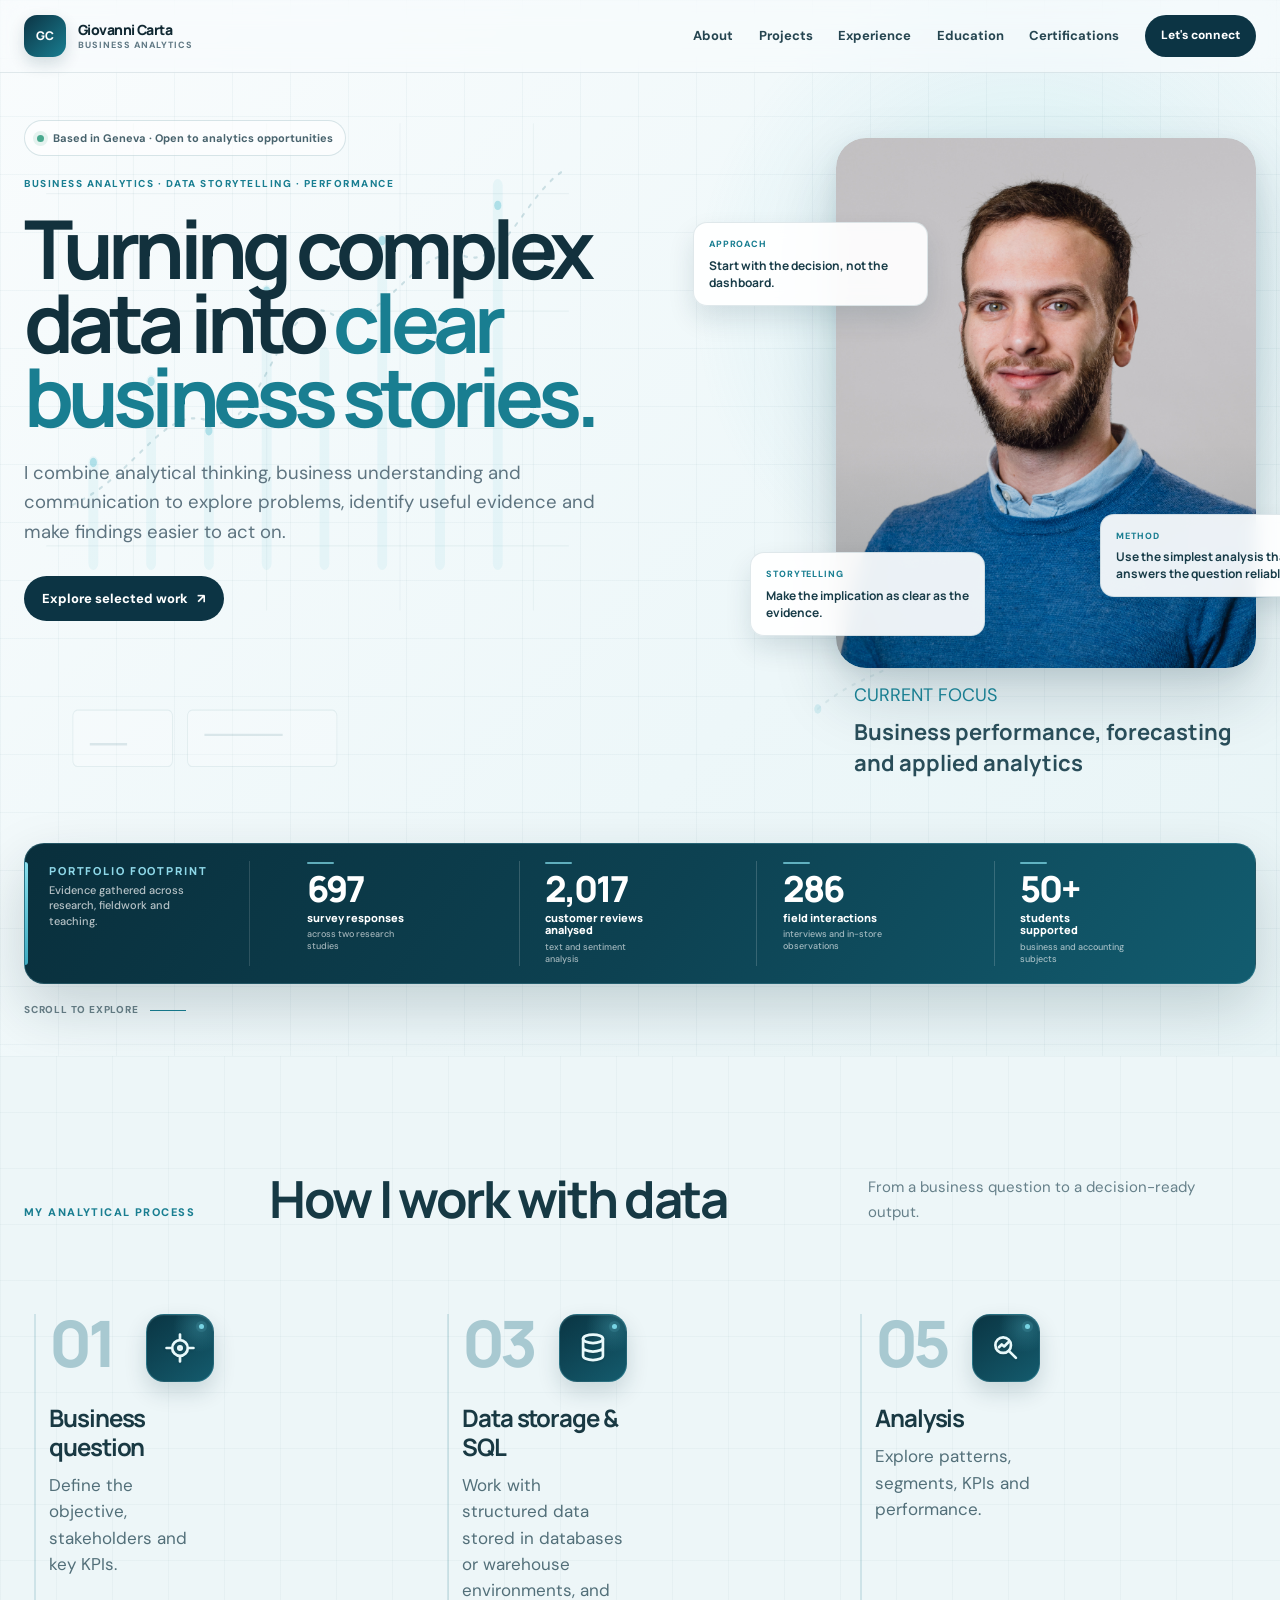
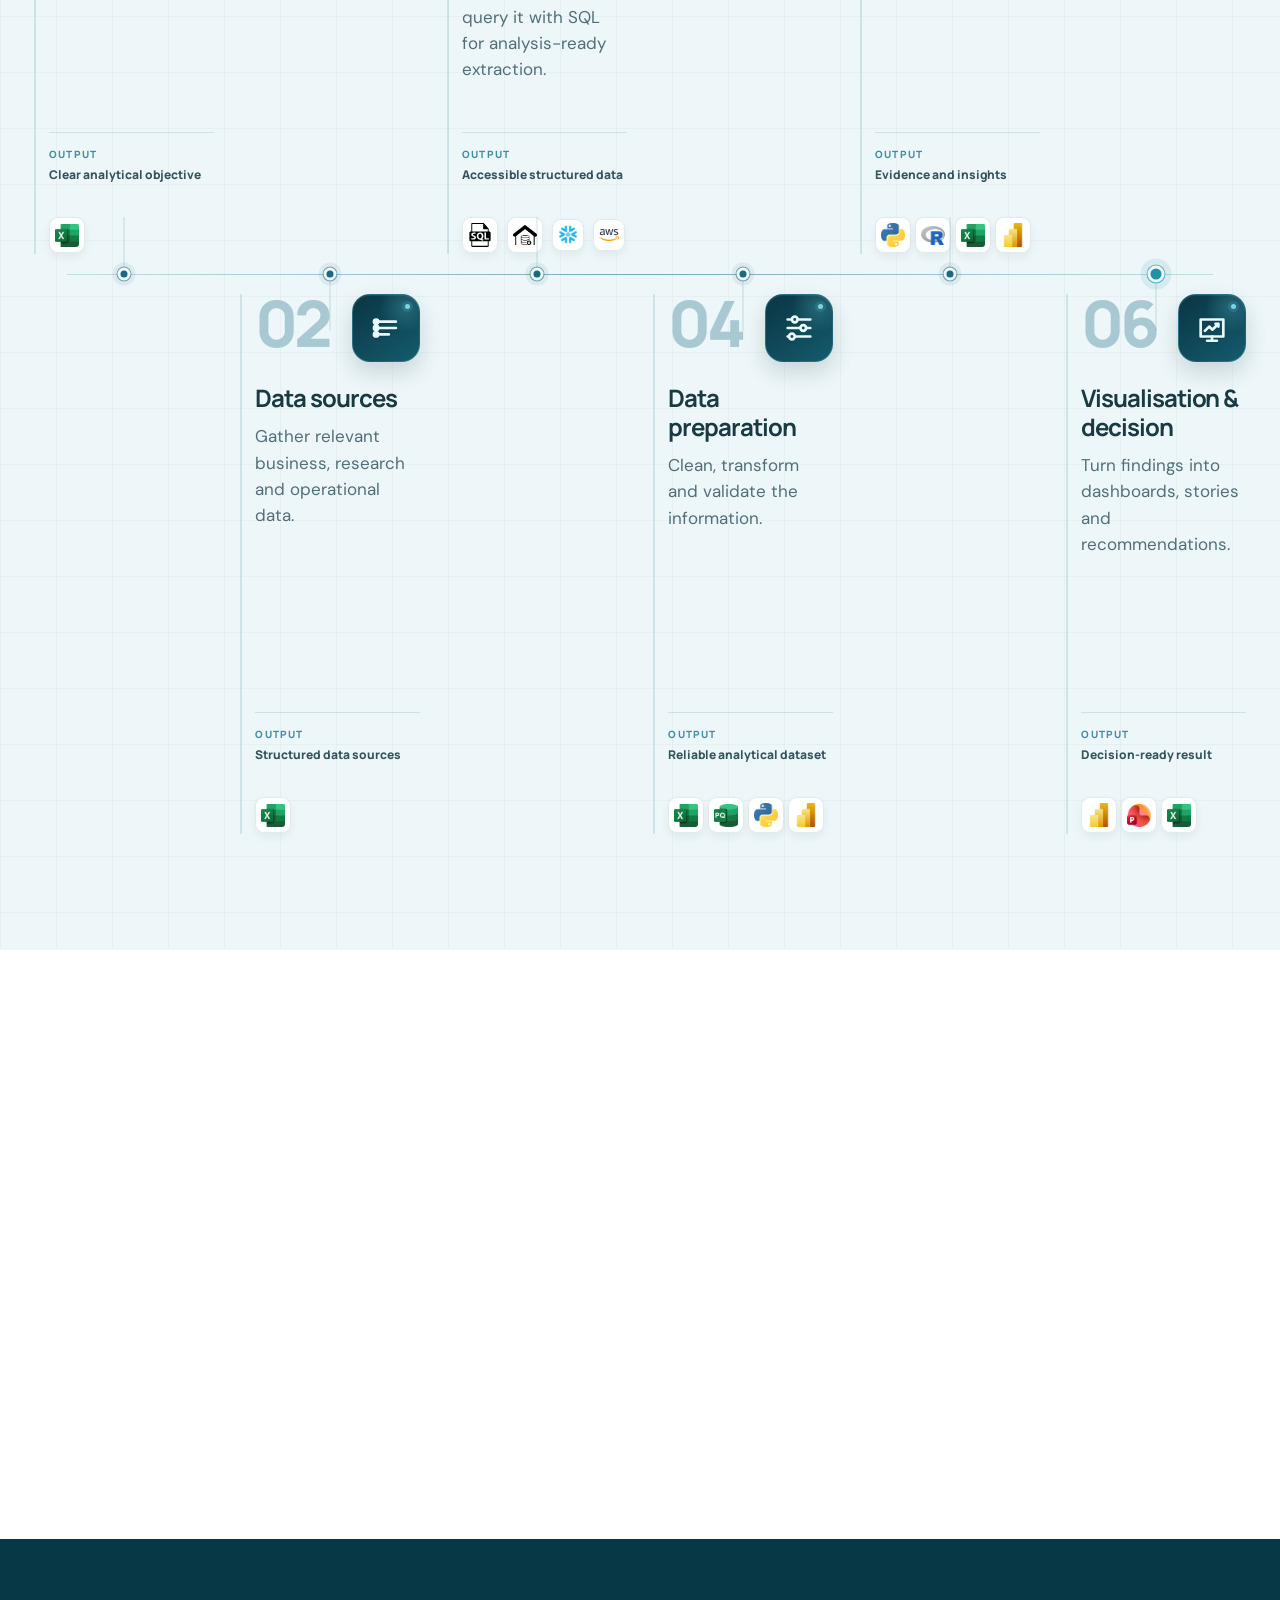
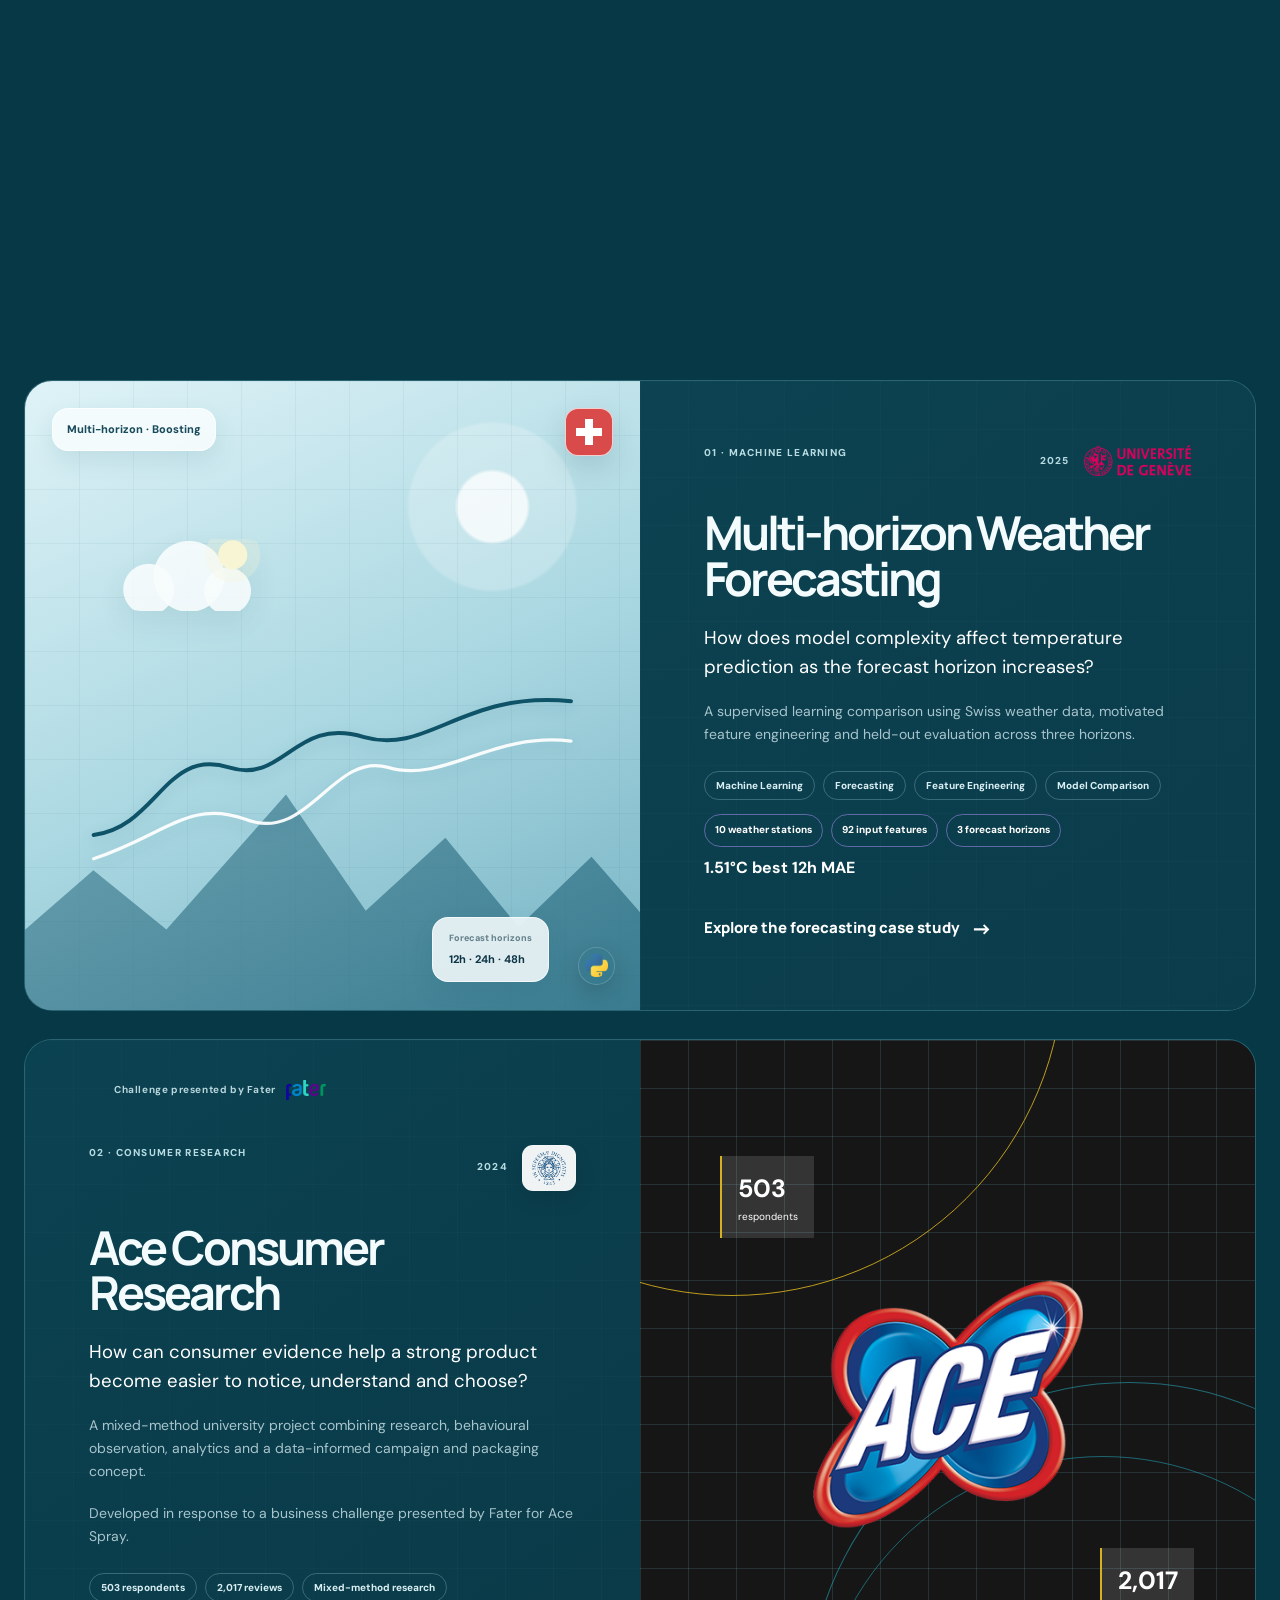
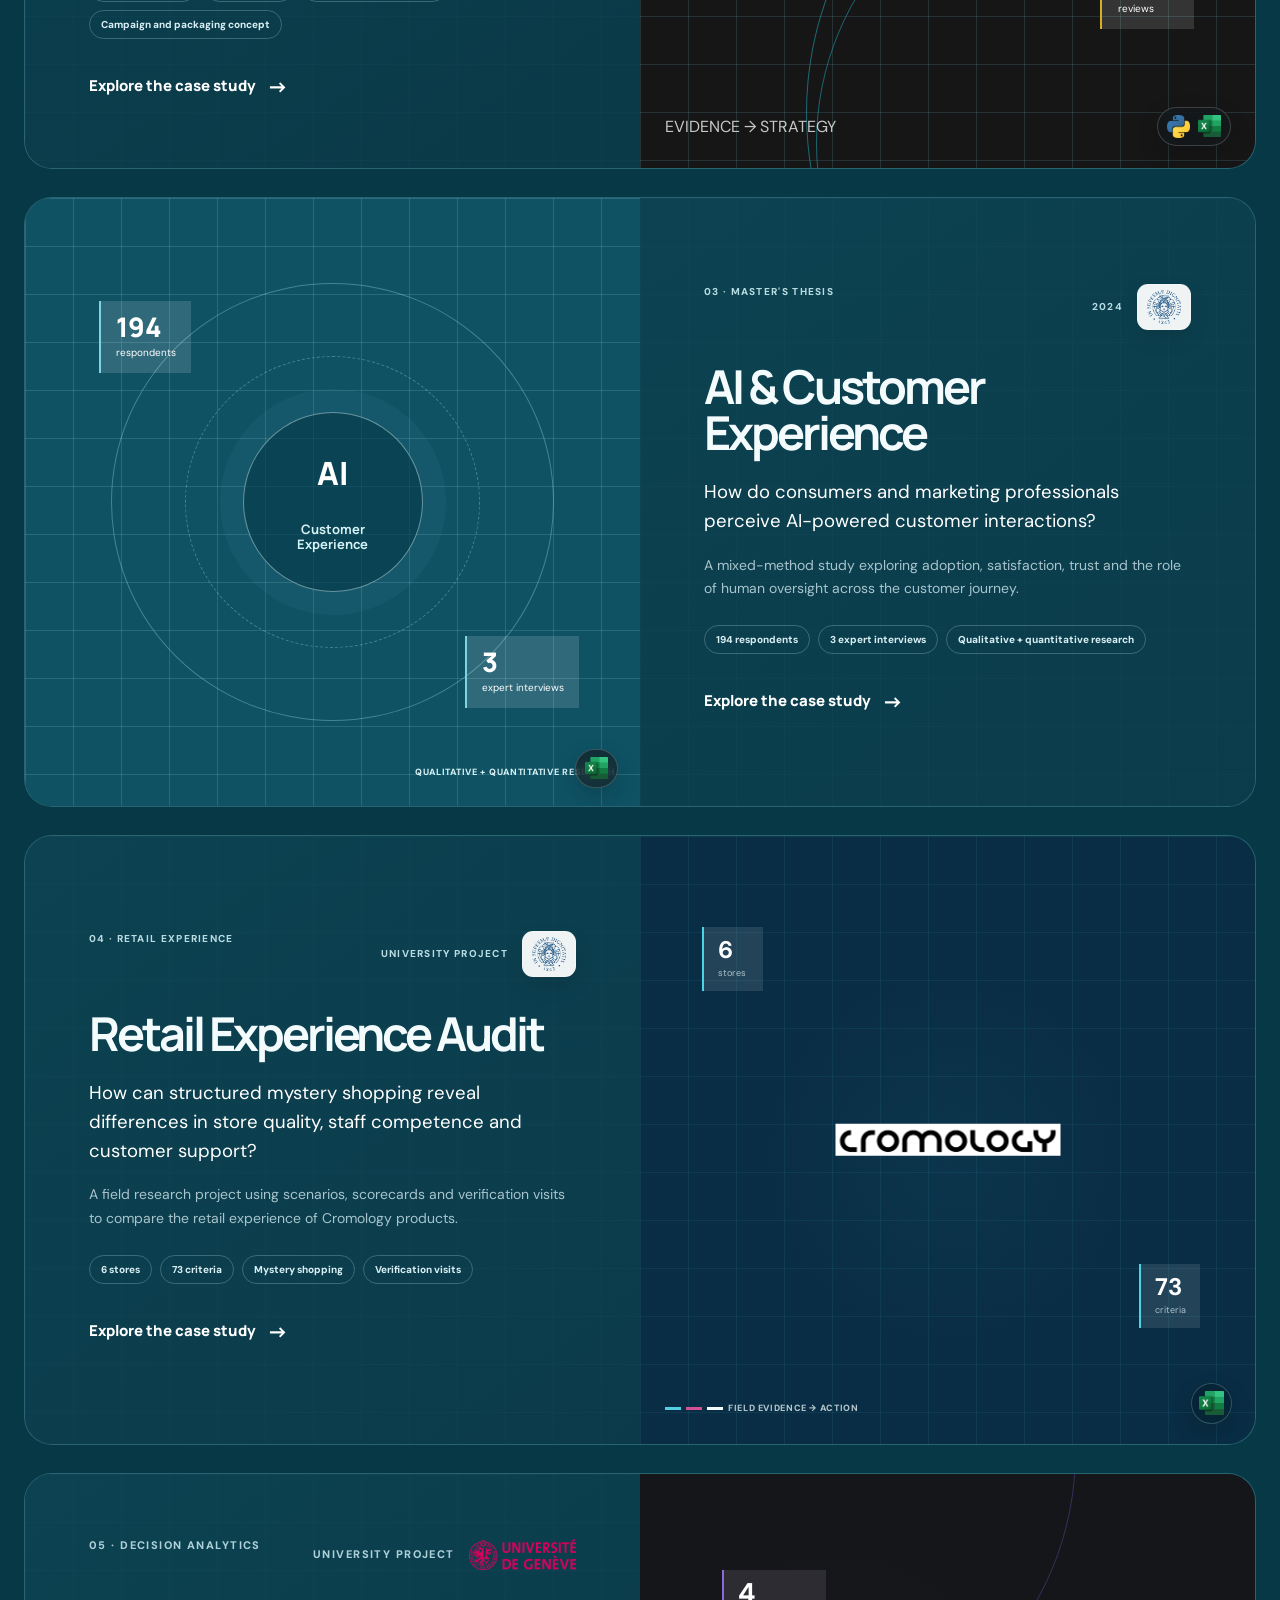
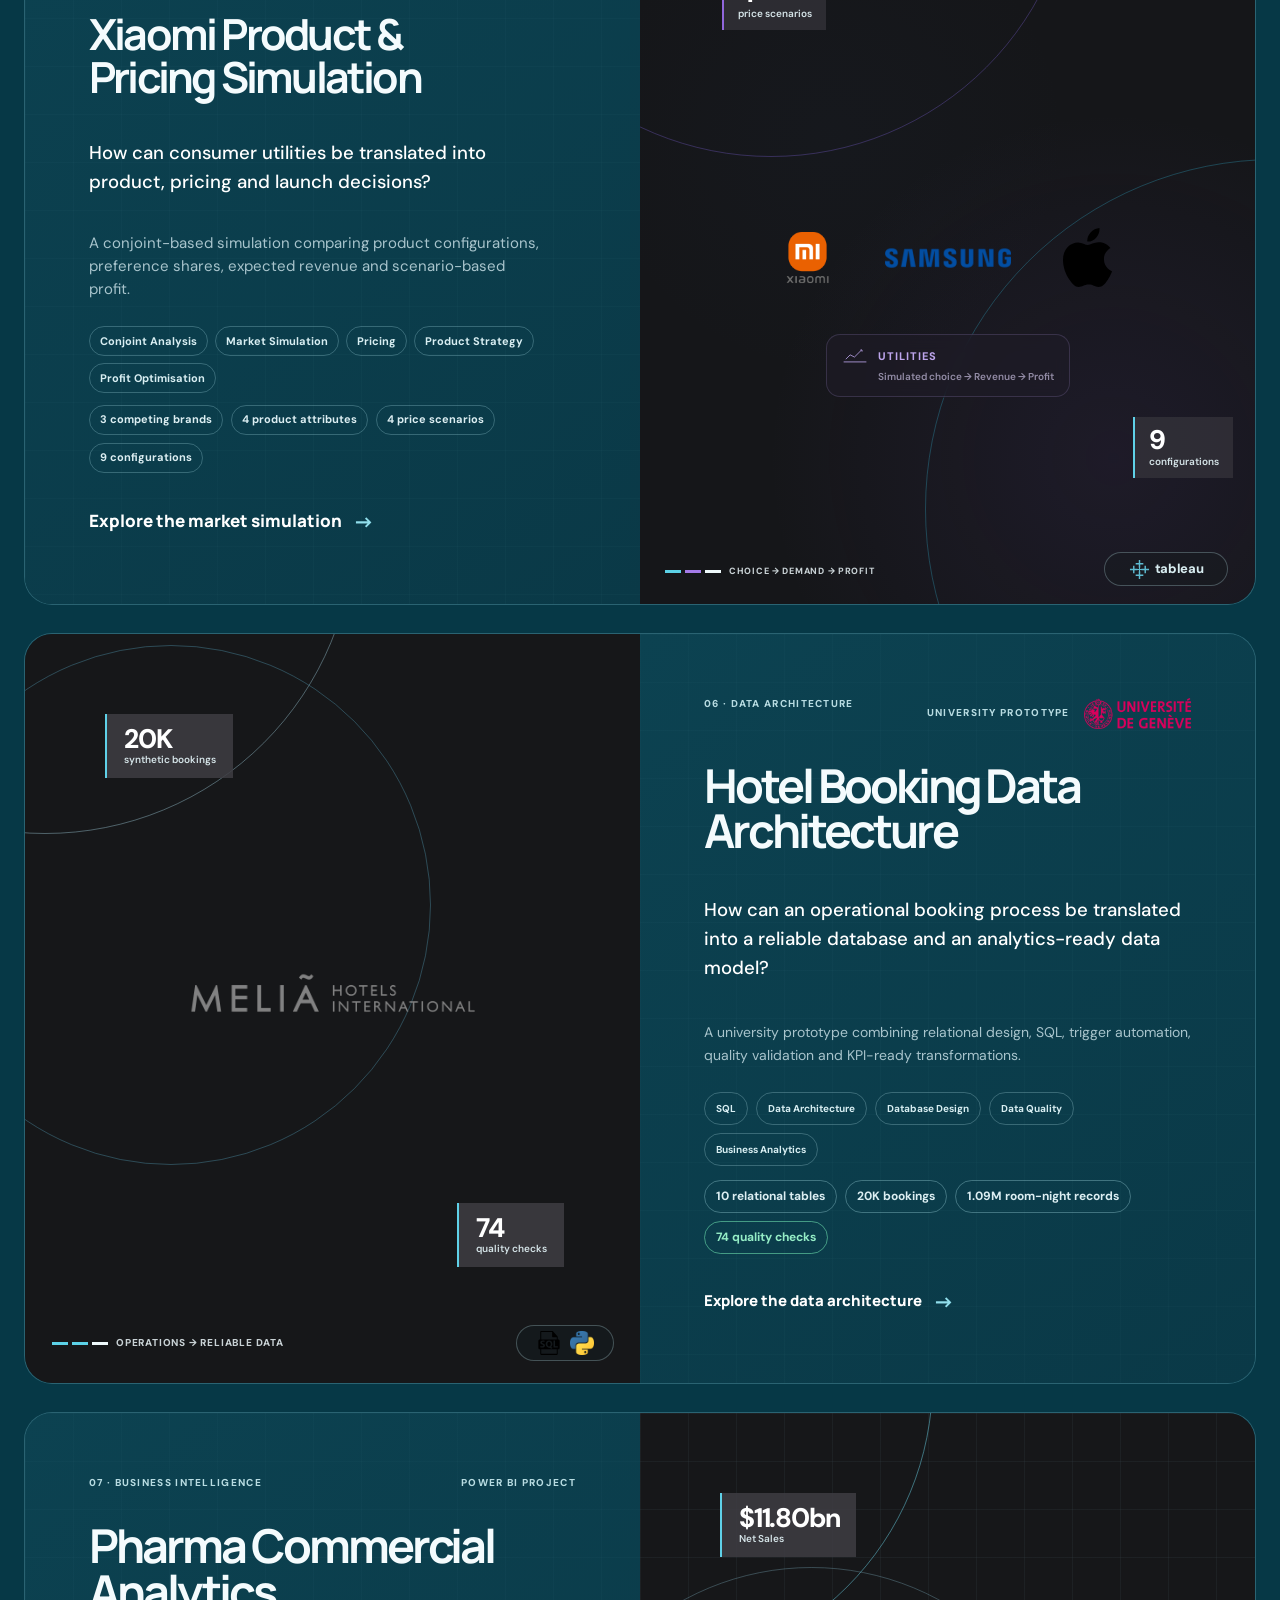
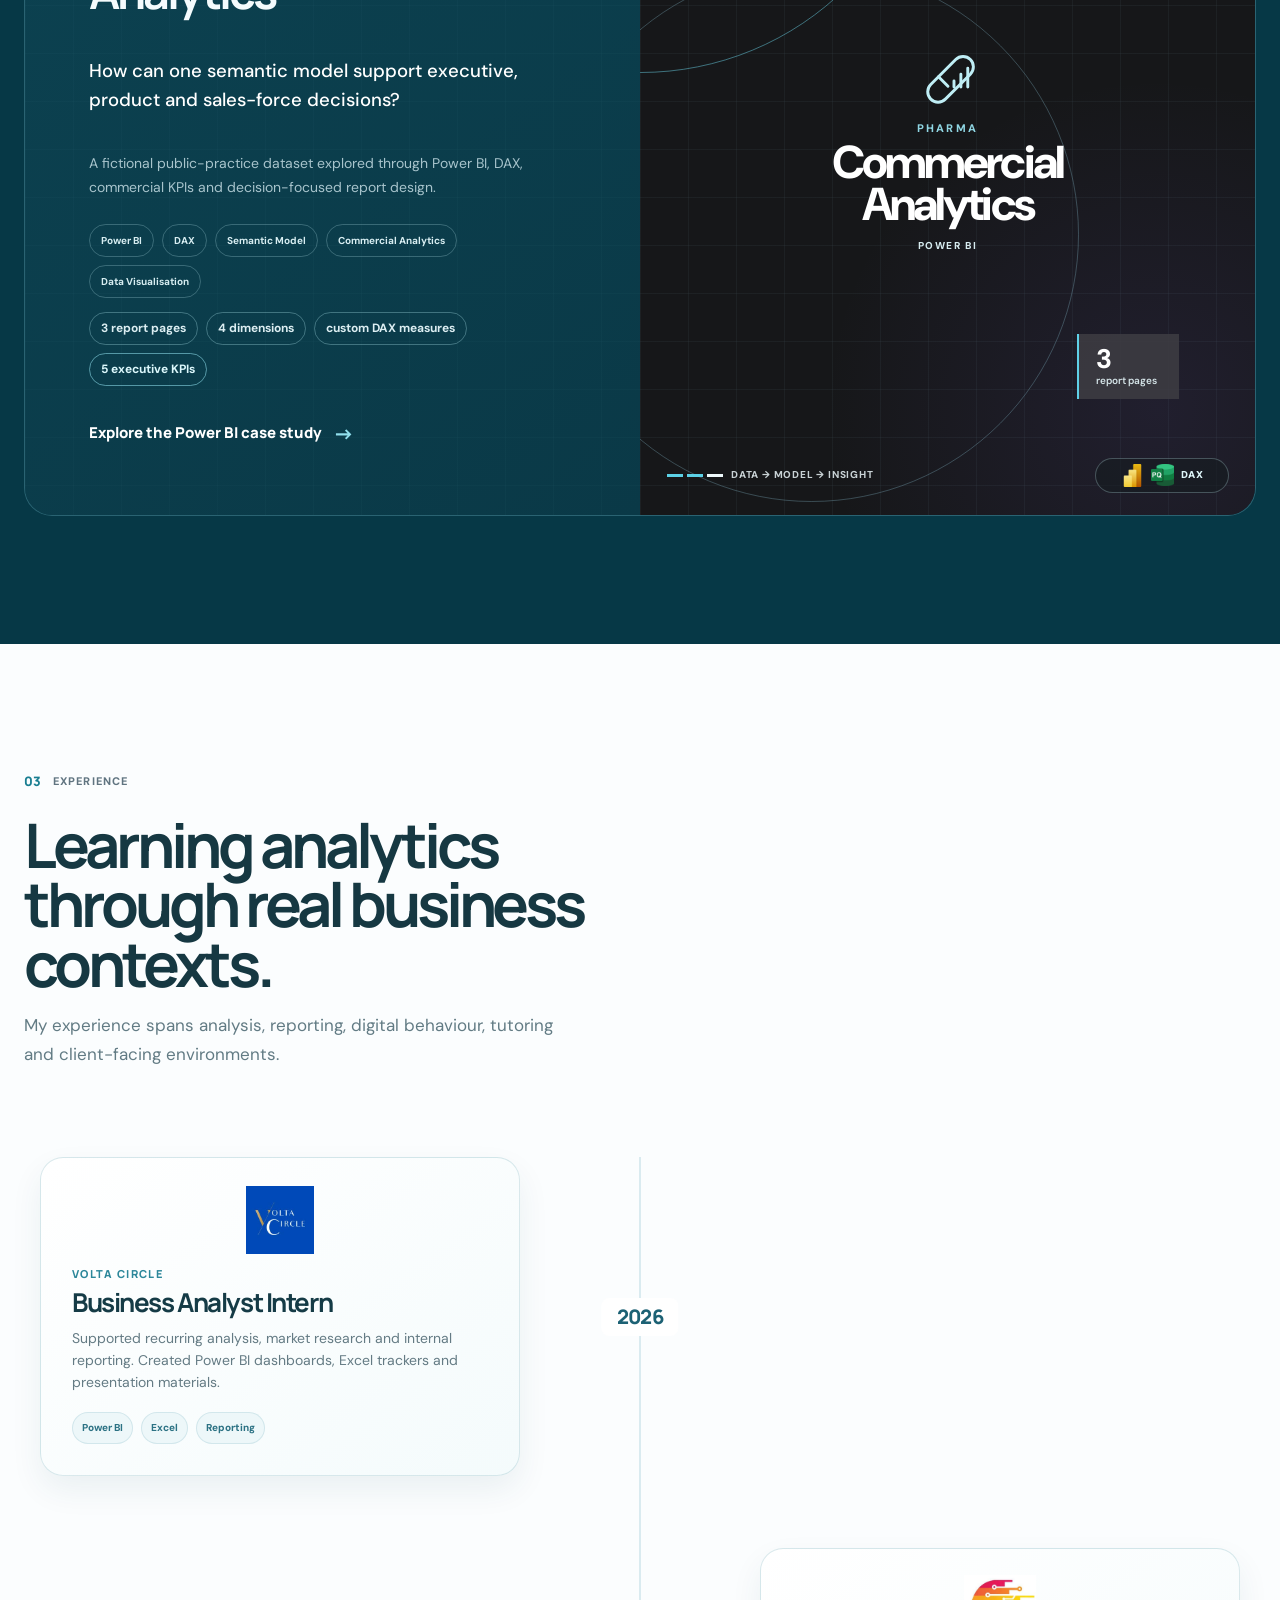
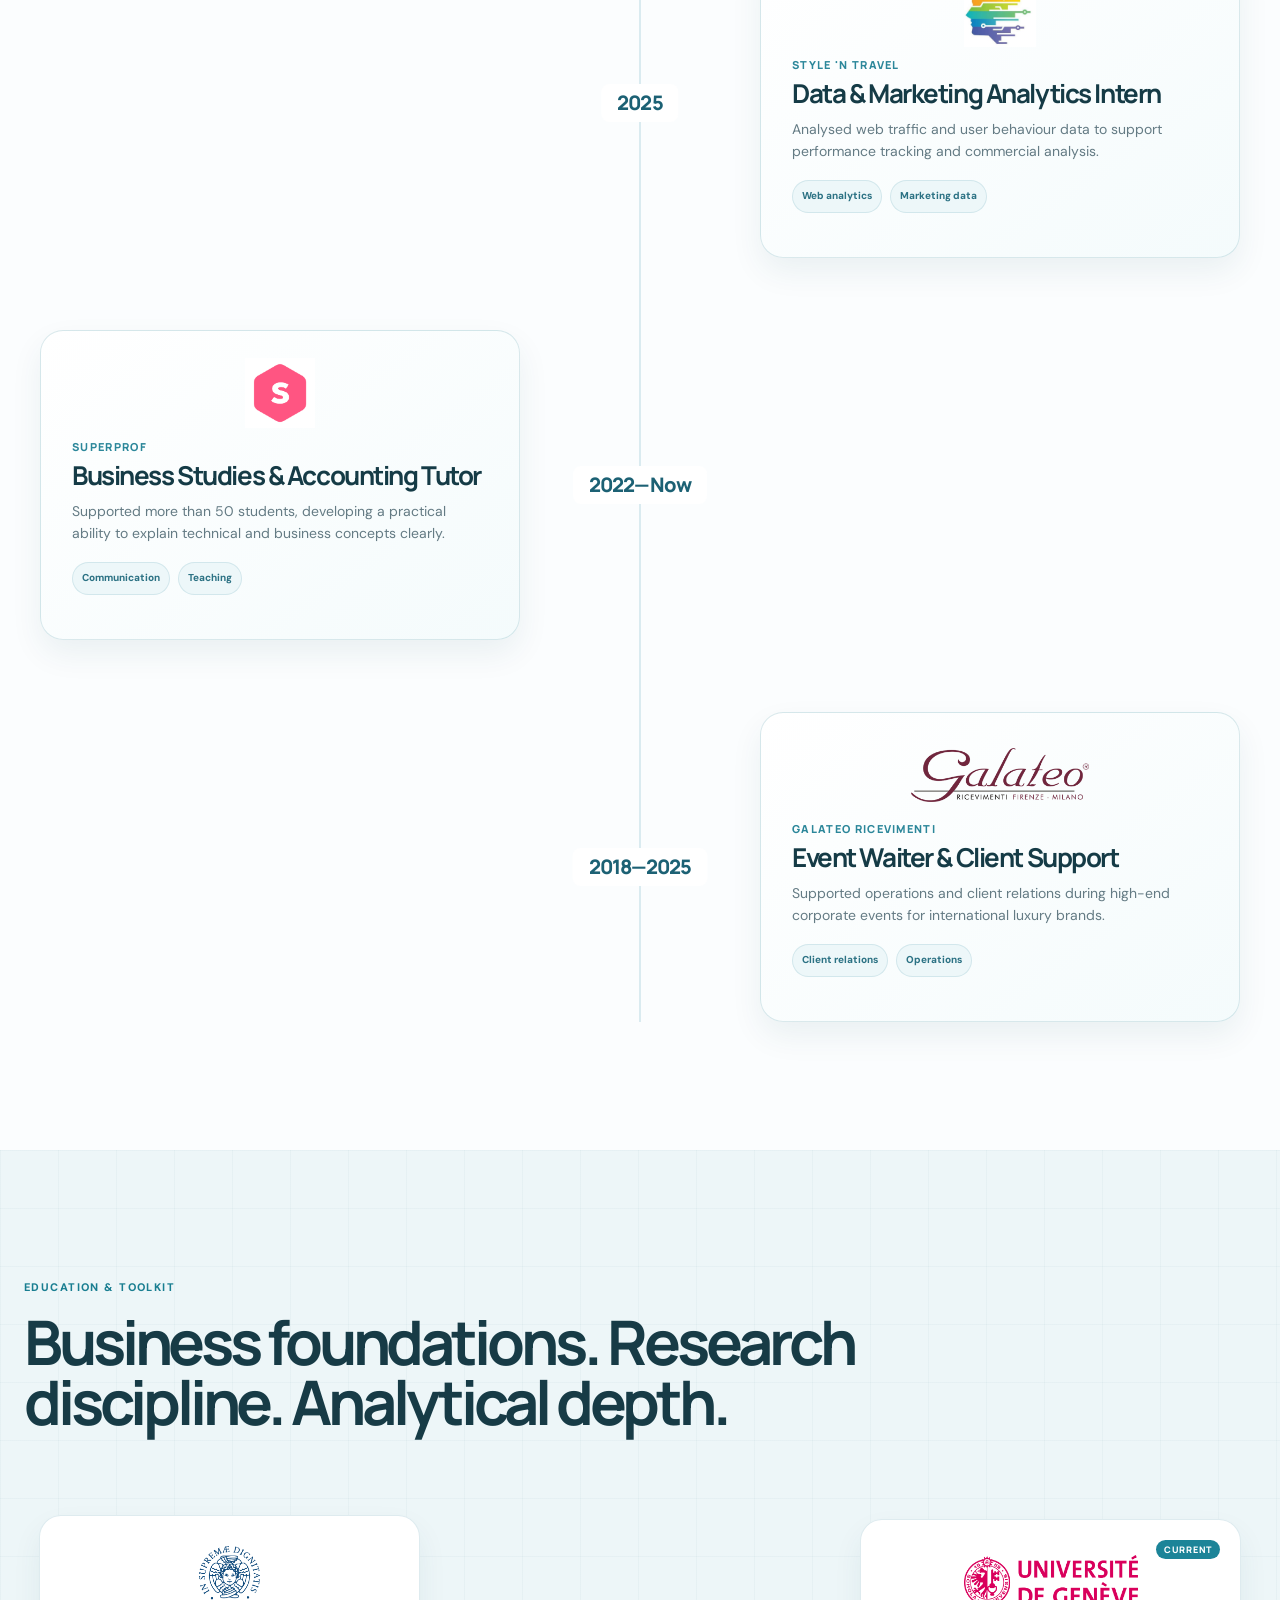
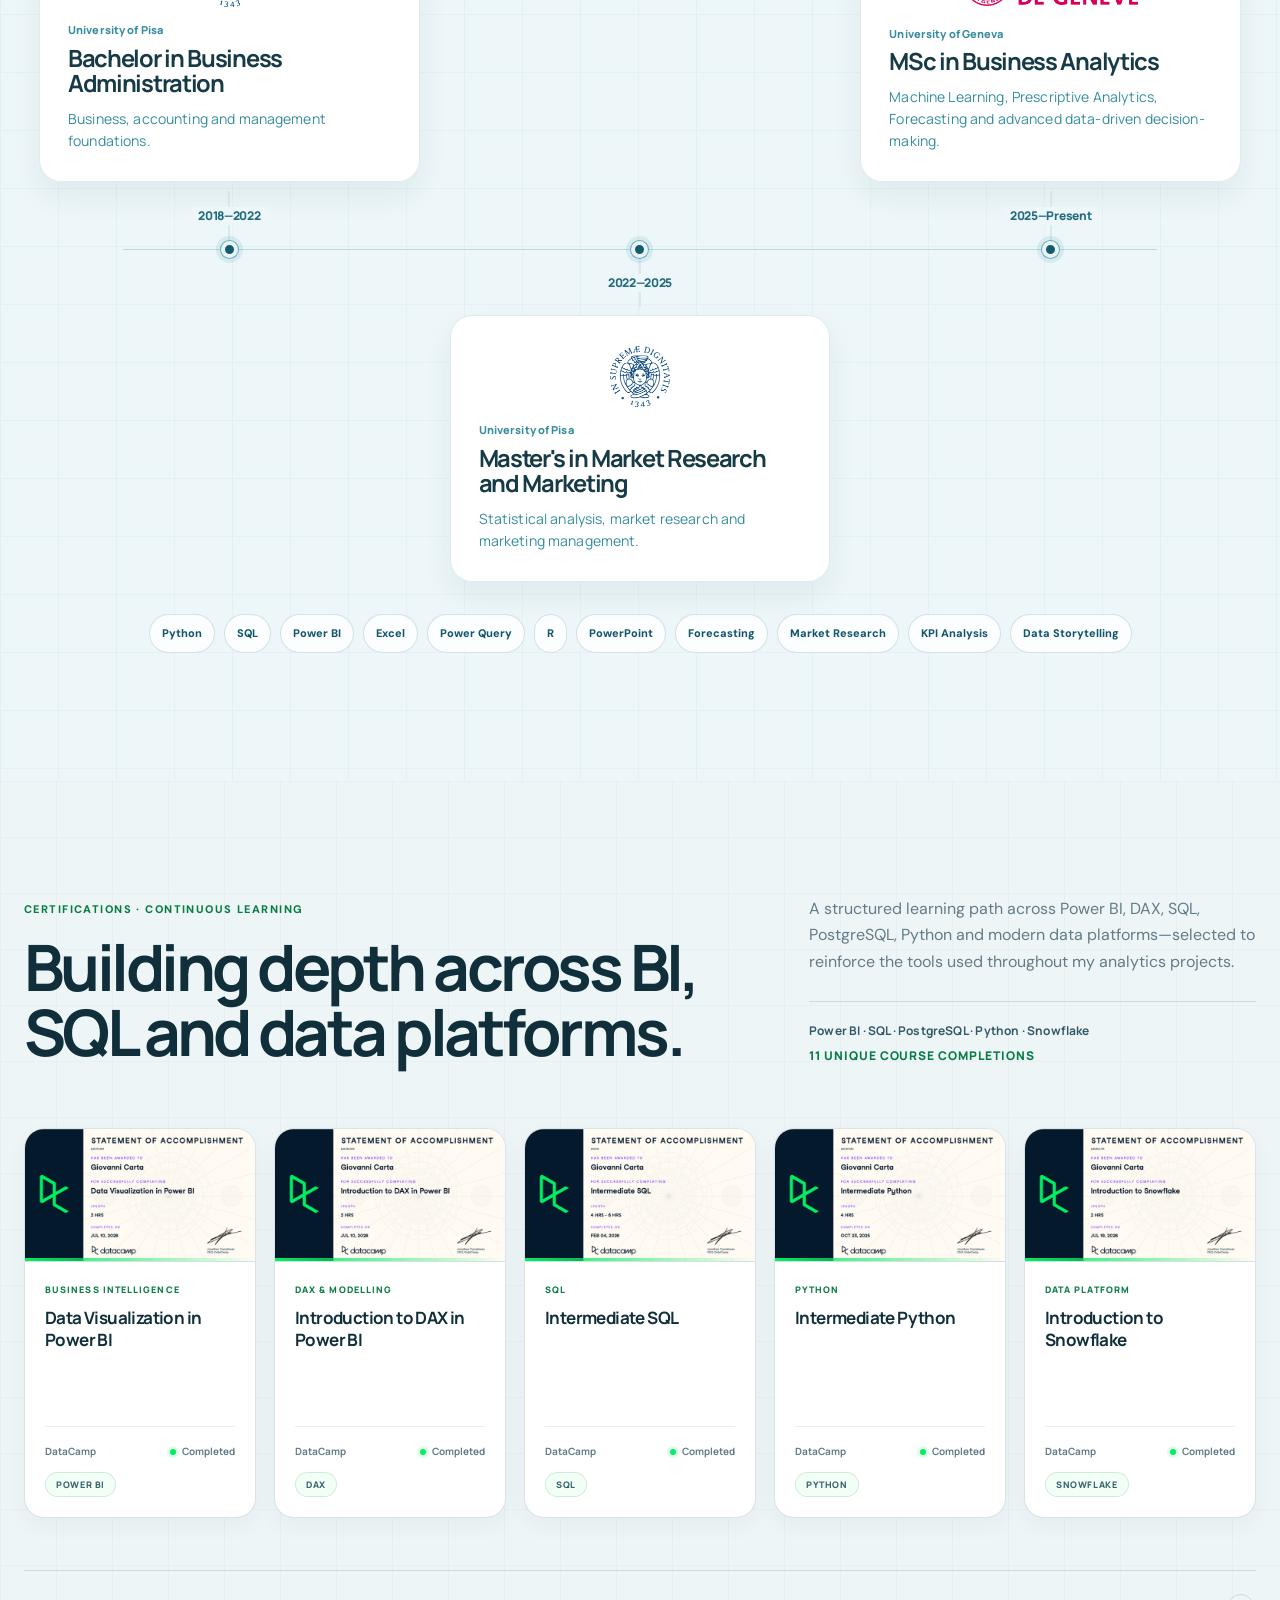
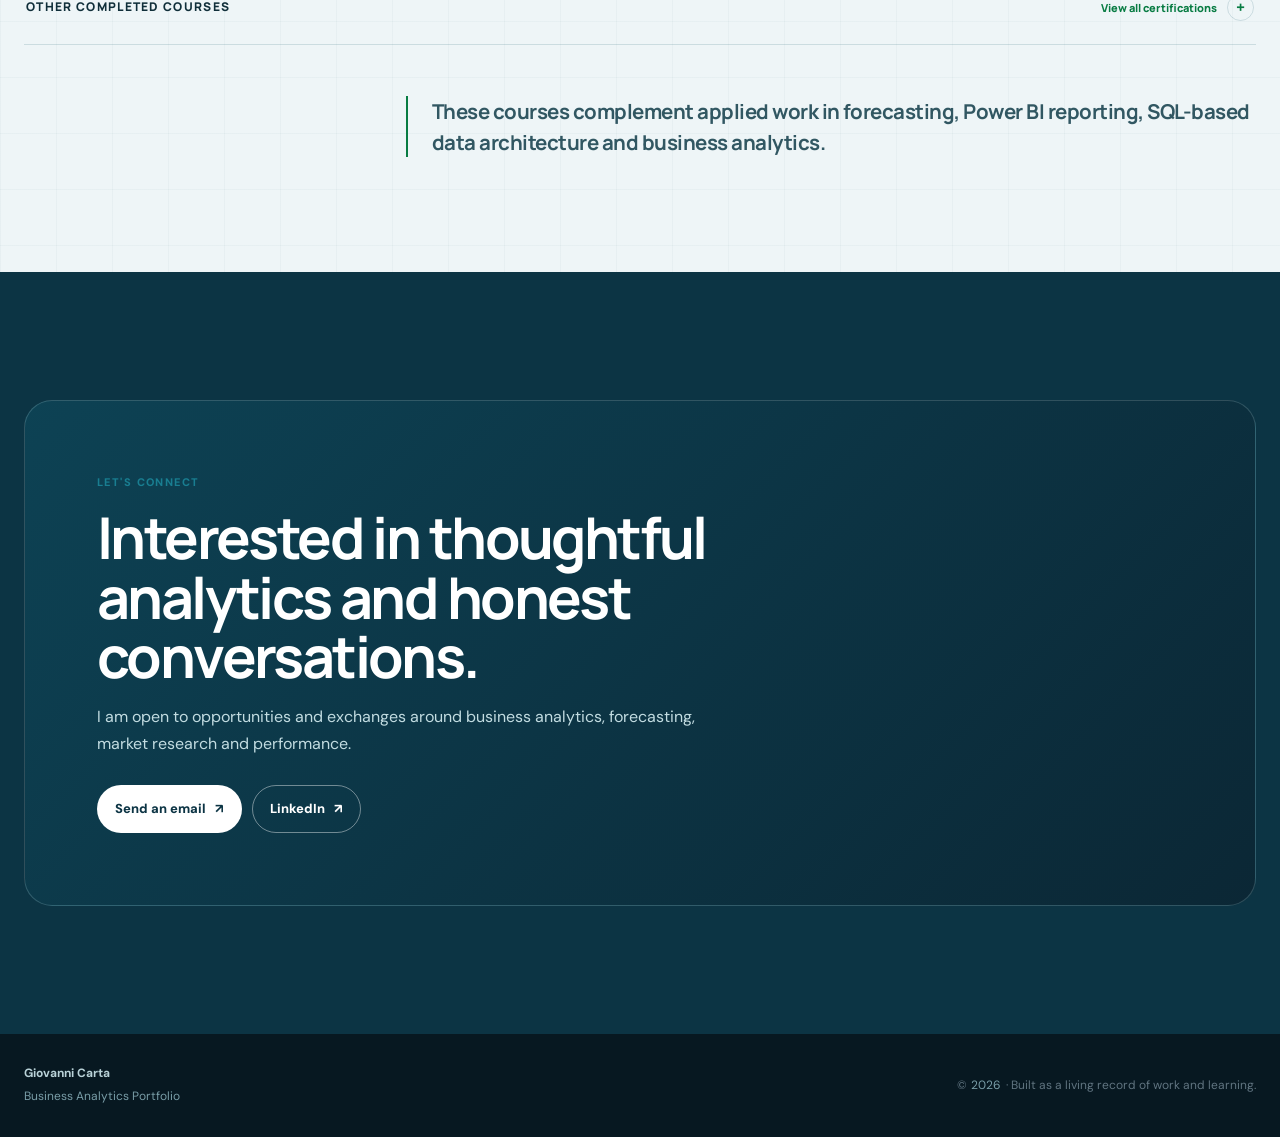
==== index.html @ 8517cd36 "Initial_Deployment" ====
<!DOCTYPE html>
<html lang="en">
<head>
  <meta charset="UTF-8" />
  <meta name="viewport" content="width=device-width, initial-scale=1.0" />
  <meta name="description" content="Giovanni Carta — Business Analytics portfolio focused on business performance, forecasting and data storytelling." />
  <meta name="theme-color" content="#f3f7f8" />
  <title>Giovanni Carta | Business Analytics</title>
  <link rel="preconnect" href="https://fonts.googleapis.com">
  <link rel="preconnect" href="https://fonts.gstatic.com" crossorigin>
  <link href="https://fonts.googleapis.com/css2?family=DM+Sans:wght@400;500;600;700&family=Manrope:wght@500;600;700;800&display=swap" rel="stylesheet">
  <link rel="stylesheet" href="assets/css/style.css" />
  <link rel="stylesheet" href="assets/css/pharma-home-card.css" />
  <link rel="stylesheet" href="assets/css/portfolio-footprint.css" />
  <link rel="stylesheet" href="assets/css/process-tools.css" />
  <link rel="stylesheet" href="assets/css/project-affiliation.css" />
  <link rel="stylesheet" href="assets/css/project-tools.css" />
  <link rel="stylesheet" href="assets/css/project-motion.css" />
</head>
<body>
  <a class="skip-link" href="#main-content">Skip to content</a>
  <div class="scroll-progress" aria-hidden="true"><span></span></div>
  <div class="page-glow glow-one" aria-hidden="true"></div>
  <div class="page-glow glow-two" aria-hidden="true"></div>
  <div class="noise" aria-hidden="true"></div>

  <header class="site-header homepage-header">
    <div class="container nav-wrap">
      <a class="brand" href="#top" aria-label="Giovanni Carta homepage">
        <span class="brand-mark">GC</span>
        <span class="brand-copy"><span class="brand-name">Giovanni Carta</span><span class="brand-subtitle">Business Analytics</span></span>
      </a>
      <button class="menu-toggle" type="button" aria-label="Open menu" aria-controls="primary-navigation" aria-expanded="false">
        <span></span><span></span>
      </button>
      <nav class="nav-links" id="primary-navigation" aria-label="Primary navigation">
        <a href="#about">About</a>
        <a href="#projects">Projects</a>
        <a href="#experience">Experience</a>
        <a href="#education">Education</a>
        <a href="#certifications">Certifications</a>
        <a class="nav-cta" href="#contact">Let's connect</a>
      </nav>
    </div>
  </header>

  <main id="main-content">
    <span id="top" class="top-anchor" aria-hidden="true"></span>
    <section class="hero section" aria-labelledby="hero-title">
      <div class="hero-data-canvas" aria-hidden="true"><svg viewBox="0 0 1440 900" preserveAspectRatio="none"><g class="hero-dashboard-grid"><path d="M52 165H640M52 265H640M52 365H640M52 465H640"/><path d="M150 105V520M300 105V520M450 105V520M600 105V520"/></g><g class="hero-bar-chart"><path d="M105 480v-86M170 480v-155M235 480v-113M300 480v-232M365 480v-179M430 480v-275M495 480v-204M560 480v-322"/></g><path class="hero-forecast-path" d="M82 430C155 404 184 343 236 359C294 376 316 244 372 267C426 290 469 203 522 218C566 230 592 164 635 145"/><g class="hero-data-points"><circle cx="105" cy="394" r="4"/><circle cx="170" cy="325" r="4"/><circle cx="235" cy="367" r="4"/><circle cx="300" cy="248" r="4"/><circle cx="430" cy="205" r="4"/><circle cx="560" cy="175" r="4"/></g><g class="hero-kpi-fragments"><rect x="82" y="605" width="112" height="48" rx="5"/><rect x="211" y="605" width="168" height="48" rx="5"/><path d="M101 634h42M230 626h88"/></g><g class="hero-photo-trend"><path d="M920 604C982 563 1015 585 1072 510C1127 438 1172 472 1226 385C1281 296 1336 330 1400 232"/><circle cx="920" cy="604" r="4"/><circle cx="1072" cy="510" r="4"/><circle cx="1226" cy="385" r="4"/><circle cx="1400" cy="232" r="4"/></g></svg></div>
      <div class="container hero-grid">
        <div class="hero-copy-wrap reveal">
          <div class="status-pill"><span></span> Based in Geneva · Open to analytics opportunities</div>
          <p class="eyebrow">Business Analytics · Data Storytelling · Performance</p>
          <h1 id="hero-title">Turning complex data into <span class="gradient-text">clear business stories.</span></h1>
          <p class="hero-copy">
            I combine analytical thinking, business understanding and communication to explore problems, identify useful evidence and make findings easier to act on.
          </p>
          <div class="hero-actions">
            <a class="button primary" href="#projects">Explore selected work <span>↗</span></a>
          </div>
        </div>

        <div class="portrait-stage reveal delay-1">
          <div class="portrait-frame" data-tilt>
            <img src="assets/images/giovanni-profile.jpg" alt="Professional portrait of Giovanni Carta" width="2333" height="3500" fetchpriority="high" decoding="async" onerror="this.src='assets/images/profile-placeholder.svg'" />
            <div class="portrait-shade" aria-hidden="true"></div>
          </div>
          <div class="portrait-focus"><span>Current focus</span><strong>Business performance, forecasting and applied analytics</strong></div>
          <div class="floating-card card-top">
            <div><small>Approach</small><strong>Start with the decision, not the dashboard.</strong></div>
          </div>
          <div class="floating-card card-middle">
            <div><small>Method</small><strong>Use the simplest analysis that answers the question reliably.</strong></div>
          </div>
          <div class="floating-card card-bottom">
            <div><small>Storytelling</small><strong>Make the implication as clear as the evidence.</strong></div>
          </div>
        </div>
      </div>
      <div class="hero-proof">
        <div class="hero-proof-intro"><p>Portfolio footprint</p><span>Evidence gathered across research, fieldwork and teaching.</span></div>
        <div class="hero-proof-metrics">
          <div><strong data-count="697">697</strong><span>survey responses</span><small>across two research studies</small></div>
          <div><strong data-count="2017">2,017</strong><span>customer reviews analysed</span><small>text and sentiment analysis</small></div>
          <div><strong data-count="286">286</strong><span>field interactions</span><small>interviews and in-store observations</small></div>
          <div><strong data-count="50">50+</strong><span>students supported</span><small>business and accounting subjects</small></div>
        </div>
      </div>
      <div class="container scroll-cue"><span>Scroll to explore</span><i></i></div>
    </section>

    <section class="process-journey-section" aria-labelledby="process-journey-title" data-process-journey>
      <div class="container">
        <div class="process-journey-heading reveal"><p class="eyebrow">My analytical process</p><h2 id="process-journey-title">How I work with data</h2><p>From a business question to a decision-ready output.</p></div>
        <div class="process-journey">
          <div class="process-journey-line" aria-hidden="true"></div>
          <article class="process-stage process-stage-top">
            <div class="process-stage-content"><div class="process-stage-meta"><span>01</span><span class="process-phase-icon" aria-hidden="true"><svg viewBox="0 0 24 24"><circle cx="12" cy="12" r="5.5"/><path d="M12 2.5v3M12 18.5v3M2.5 12h3M18.5 12h3"/><circle cx="12" cy="12" r="1.2"/></svg></span></div><h3>Business question</h3><p>Define the objective, stakeholders and key KPIs.</p><div class="process-output"><span>Output</span><p>Clear analytical objective</p></div><div class="process-tools"><img src="assets/images/excel_logo.webp" alt="Excel"></div></div><div class="process-connector" aria-hidden="true"></div><div class="process-node" aria-hidden="true"></div>
          </article>
          <article class="process-stage process-stage-bottom">
            <div class="process-stage-content"><div class="process-stage-meta"><span>02</span><span class="process-phase-icon" aria-hidden="true"><svg viewBox="0 0 24 24"><path d="M5 7.5h14M5 12h14M5 16.5h9"/><circle cx="5" cy="7.5" r="1.5"/><circle cx="5" cy="12" r="1.5"/><circle cx="5" cy="16.5" r="1.5"/></svg></span></div><h3>Data sources</h3><p>Gather relevant business, research and operational data.</p><div class="process-output"><span>Output</span><p>Structured data sources</p></div><div class="process-tools"><img src="assets/images/excel_logo.webp" alt="Excel"></div></div><div class="process-connector" aria-hidden="true"></div><div class="process-node" aria-hidden="true"></div>
          </article>
          <article class="process-stage process-stage-top process-stage-storage">
            <div class="process-stage-content"><div class="process-stage-meta"><span>03</span><span class="process-phase-icon" aria-hidden="true"><svg viewBox="0 0 24 24"><ellipse cx="12" cy="5.5" rx="7" ry="3"/><path d="M5 5.5v6c0 1.66 3.13 3 7 3s7-1.34 7-3v-6M5 11.5v6c0 1.66 3.13 3 7 3s7-1.34 7-3v-6"/></svg></span></div><h3>Data storage &amp; SQL</h3><p>Work with structured data stored in databases or warehouse environments, and query it with SQL for analysis-ready extraction.</p><div class="process-output"><span>Output</span><p>Accessible structured data</p></div><div class="process-tools"><img class="tool-sql" src="assets/images/sql.svg" alt="SQL"><img class="tool-warehouse" src="assets/images/Data-warehouse.png" alt="Data warehouse"><img class="tool-snowflake" src="assets/images/Snowflake-icon.png" alt="Snowflake"><img class="tool-aws" src="assets/images/aws-logo.webp" alt="AWS"></div></div><div class="process-connector" aria-hidden="true"></div><div class="process-node" aria-hidden="true"></div>
          </article>
          <article class="process-stage process-stage-bottom">
            <div class="process-stage-content"><div class="process-stage-meta"><span>04</span><span class="process-phase-icon" aria-hidden="true"><svg viewBox="0 0 24 24"><path d="M4 5h16M7 5l2.5 7v5l3 2v-7L15 5"/><path d="M8 19h8"/></svg></span></div><h3>Data preparation</h3><p>Clean, transform and validate the information.</p><div class="process-output"><span>Output</span><p>Reliable analytical dataset</p></div><div class="process-tools"><img src="assets/images/excel_logo.webp" alt="Excel"><img src="assets/images/power-query-logo.webp" alt="Power Query"><img src="assets/images/Python.webp" alt="Python"><img class="tool-powerbi" src="assets/images/powerbi.webp" alt="Power BI"></div></div><div class="process-connector" aria-hidden="true"></div><div class="process-node" aria-hidden="true"></div>
          </article>
          <article class="process-stage process-stage-top">
            <div class="process-stage-content"><div class="process-stage-meta"><span>05</span><span class="process-phase-icon" aria-hidden="true"><svg viewBox="0 0 24 24"><circle cx="10" cy="10" r="5.5"/><path d="m14 14 5 5M7 11.5l2-2 1.7 1.4 3-3"/></svg></span></div><h3>Analysis</h3><p>Explore patterns, segments, KPIs and performance.</p><div class="process-output"><span>Output</span><p>Evidence and insights</p></div><div class="process-tools"><img src="assets/images/Python.webp" alt="Python"><img src="assets/images/R_logo.svg.webp" alt="R"><img src="assets/images/excel_logo.webp" alt="Excel"><img class="tool-powerbi" src="assets/images/powerbi.webp" alt="Power BI"></div></div><div class="process-connector" aria-hidden="true"></div><div class="process-node" aria-hidden="true"></div>
          </article>
          <article class="process-stage process-stage-bottom process-stage-final">
            <div class="process-stage-content"><div class="process-stage-meta"><span>06</span><span class="process-phase-icon" aria-hidden="true"><svg viewBox="0 0 24 24"><path d="M4 18V6h16v12H4Z"/><path d="m7 14 3-3 2.3 2.2L16.5 9M14.5 9h2v2"/><path d="M12 18v3M8.5 21h7"/></svg></span></div><h3>Visualisation &amp; decision</h3><p>Turn findings into dashboards, stories and recommendations.</p><div class="process-output"><span>Output</span><p>Decision-ready result</p></div><div class="process-tools"><img class="tool-powerbi tool-powerbi-primary" src="assets/images/powerbi.webp" alt="Power BI"><img src="assets/images/power point logo.webp" alt="PowerPoint"><img src="assets/images/excel_logo.webp" alt="Excel"></div></div><div class="process-connector" aria-hidden="true"></div><div class="process-node" aria-hidden="true"></div>
          </article>
        </div>
      </div>
    </section>

    <section id="about" class="section about-section">
      <div class="container about-grid">
        <div class="section-index reveal"><span>01</span><p>About</p></div>
        <div class="about-title reveal">
          <p class="eyebrow">A business mind with an analytical toolkit</p>
          <h2>I do not use data to make things sound impressive. I use it to make things <span>understandable.</span></h2>
        </div>
        <div class="about-copy reveal delay-1">
          <p>I moved to Switzerland to grow in an international environment and build a career at the intersection of analytics and business decision-making.</p>
          <p>My background combines Business Administration, Market Research and an MSc in Business Analytics at the University of Geneva. I am especially interested in work where the right question matters as much as the technical method.</p>
          <a class="text-link" href="#experience">See my journey <span>→</span></a>
        </div>
      </div>
    </section>

    <section id="projects" class="section projects-section">
      <div class="container">
        <div class="section-index light reveal"><span>02</span><p>Selected projects</p></div>
        <div class="projects-intro reveal">
          <h2>Work presented as a story of questions, choices and evidence.</h2>
          <p>Not just what I built, but why I built it that way and what the analysis can—and cannot—tell us.</p>
        </div>

        <article class="featured-project reveal" data-tilt>
          <div class="project-visual forecast-visual">
            <div class="chart-grid"></div>
            <svg viewBox="0 0 600 300" aria-hidden="true"><path class="chart-line line-one" d="M0,230 C80,220 90,120 170,145 C240,167 252,80 340,107 C420,130 465,48 600,62"/><path class="chart-line line-two" d="M0,260 C90,230 120,185 190,210 C270,242 300,125 370,145 C440,166 500,100 600,112"/></svg>
            <div class="visual-badge">Multi-horizon · Boosting</div>
            <div class="visual-stat"><span>Forecast horizons</span><strong>12h · 24h · 48h</strong></div><div class="project-tool-icons" aria-label="Tools used"><img src="assets/images/Python.webp" alt="Python" title="Python"></div>
          </div>
          <div class="project-content">
            <div class="project-meta"><span>01 · Machine Learning</span><div class="project-affiliation"><span class="project-affiliation__label">2025</span><div class="project-affiliation__logo"><img src="assets/images/Unige_logo.webp" alt="University of Geneva"></div></div></div>
            <h3>Multi-horizon Weather Forecasting</h3>
            <p class="project-lead">How does model complexity affect temperature prediction as the forecast horizon increases?</p>
            <p>A supervised learning comparison using Swiss weather data, motivated feature engineering and held-out evaluation across three horizons.</p>
            <div class="tags"><span>Machine Learning</span><span>Forecasting</span><span>Feature Engineering</span><span>Model Comparison</span></div>
            <div class="forecast-card-metrics"><span>10 weather stations</span><span>92 input features</span><span>3 forecast horizons</span><strong>1.51°C best 12h MAE</strong></div>
            <a class="project-link" href="projects/forecasting.html">Explore the forecasting case study <span>→</span></a>
          </div>
        </article>

        <article class="featured-project ace-project reverse reveal" data-tilt>
          <div class="project-visual ace-project-visual">
            <div class="ace-project-arc arc-one"></div><div class="ace-project-arc arc-two"></div>
            <div class="ace-project-mark"><img src="assets/images/ace-logo.png" alt="Ace Spray logo"></div>
            <div class="ace-project-stat stat-top"><strong>503</strong><span>respondents</span></div>
            <div class="ace-project-stat stat-bottom"><strong>2,017</strong><span>reviews</span></div>
            <div class="ace-project-signal"><i></i><i></i><i></i><span>Evidence → strategy</span></div><div class="project-tool-icons" aria-label="Tools used"><img src="assets/images/Python.webp" alt="Python" title="Python"><img src="assets/images/excel_logo.webp" alt="Excel" title="Excel"></div>
          </div>
          <div class="project-content">
            <div class="ace-project-context"><span>Challenge presented by Fater</span><img class="ace-fater-logo" src="assets/images/fater-logo.webp" alt="Fater logo"></div>
            <div class="project-meta"><span>02 · Consumer Research</span><div class="project-affiliation"><span class="project-affiliation__label">2024</span><div class="project-affiliation__logo project-affiliation__logo--pisa"><img src="assets/images/Univeristà_di_pisa_logo.webp" alt="University of Pisa"></div></div></div>
            <h3>Ace Consumer Research</h3>
            <p class="project-lead">How can consumer evidence help a strong product become easier to notice, understand and choose?</p>
            <p>A mixed-method university project combining research, behavioural observation, analytics and a data-informed campaign and packaging concept.</p>
            <p class="ace-project-context-line">Developed in response to a business challenge presented by Fater for Ace Spray.</p>
            <div class="tags"><span>503 respondents</span><span>2,017 reviews</span><span>Mixed-method research</span><span>Campaign and packaging concept</span></div>
            <a class="project-link" href="projects/ace-consumer-research.html">Explore the case study <span>→</span></a>
          </div>
        </article>

        <article class="featured-project thesis-project reveal" data-tilt>
          <div class="project-visual thesis-visual">
            <div class="thesis-orbit thesis-orbit-one"></div><div class="thesis-orbit thesis-orbit-two"></div>
            <div class="thesis-core"><span>AI</span><small>Customer<br>Experience</small></div>
            <div class="thesis-data thesis-data-one"><strong>194</strong><span>respondents</span></div>
            <div class="thesis-data thesis-data-two"><strong>3</strong><span>expert interviews</span></div>
            <div class="thesis-caption">Qualitative + quantitative research</div><div class="project-tool-icons" aria-label="Tools used"><img src="assets/images/excel_logo.webp" alt="Excel" title="Excel"></div>
          </div>
          <div class="project-content">
            <div class="project-meta"><span>03 · Master's Thesis</span><div class="project-affiliation"><span class="project-affiliation__label">2024</span><div class="project-affiliation__logo project-affiliation__logo--pisa"><img src="assets/images/Univeristà_di_pisa_logo.webp" alt="University of Pisa"></div></div></div>
            <h3>AI &amp; Customer Experience</h3>
            <p class="project-lead">How do consumers and marketing professionals perceive AI-powered customer interactions?</p>
            <p>A mixed-method study exploring adoption, satisfaction, trust and the role of human oversight across the customer journey.</p>
            <div class="tags"><span>194 respondents</span><span>3 expert interviews</span><span>Qualitative + quantitative research</span></div>
            <a class="project-link" href="projects/ai-customer-experience.html">Explore the case study <span>→</span></a>
          </div>
        </article>

        <article class="featured-project cromo-project reverse reveal" data-tilt>
          <div class="project-visual cromo-project-visual">
            <div class="cromo-project-grid"></div>
            <img class="cromo-project-logo" src="assets/images/big-mystery-shopper/cromology-wordmark.png" alt="Cromology logo">
            <div class="cromo-project-stat stat-stores"><strong>6</strong><span>stores</span></div>
            <div class="cromo-project-stat stat-criteria"><strong>73</strong><span>criteria</span></div>
            <div class="cromo-project-route"><i></i><i></i><i></i><span>Field evidence → action</span></div><div class="project-tool-icons" aria-label="Tools used"><img src="assets/images/excel_logo.webp" alt="Excel" title="Excel"></div>
          </div>
          <div class="project-content">
            <div class="project-meta"><span>04 · Retail Experience</span><div class="project-affiliation"><span class="project-affiliation__label">University project</span><div class="project-affiliation__logo project-affiliation__logo--pisa"><img src="assets/images/Univeristà_di_pisa_logo.webp" alt="University of Pisa"></div></div></div>
            <h3>Retail Experience Audit</h3>
            <p class="project-lead">How can structured mystery shopping reveal differences in store quality, staff competence and customer support?</p>
            <p>A field research project using scenarios, scorecards and verification visits to compare the retail experience of Cromology products.</p>
            <div class="tags"><span>6 stores</span><span>73 criteria</span><span>Mystery shopping</span><span>Verification visits</span></div>
            <a class="project-link" href="projects/cromology-mystery-shopping.html">Explore the case study <span>→</span></a>
          </div>
        </article>

                <article class="featured-project conjoint-project project-card--xiaomi reverse reveal" data-tilt>
          <div class="project-visual project-visual--xiaomi">
            <div class="project-visual__arcs" aria-hidden="true"></div>
            <div class="project-metric project-metric--top"><strong>4</strong><span>price scenarios</span></div>
            <div class="brand-comparison-row" aria-label="Brands represented in the simulated market">
              <div class="brand-slot brand-slot--xiaomi"><img src="assets/images/xiaomi-logo.png" alt="Xiaomi logo"></div>
              <div class="brand-slot brand-slot--samsung"><img src="assets/images/samsung-logo-svg.png" alt="Samsung logo"></div>
              <div class="brand-slot brand-slot--apple"><img src="assets/images/Apple_logo-svg.svg" alt="Apple logo"></div>
            </div>
            <div class="xiaomi-analysis-label"><svg viewBox="0 0 48 32" aria-hidden="true"><path d="M3 26h42M7 21l8-8 8 4 13-13"/><path d="M34 4h3v3"/></svg><b>Utilities</b><span>Simulated choice → Revenue → Profit</span></div>
            <div class="project-metric project-metric--bottom"><strong>9</strong><span>configurations</span></div>
            <div class="project-visual__footer"><span class="footer-strokes" aria-hidden="true"><i></i><i></i><i></i></span><span>Choice → demand → profit</span></div>
            <div class="project-tool-badge tool-badge--tableau" aria-label="Tableau"><svg viewBox="0 0 22 22" aria-hidden="true"><path d="M11 1v8M7 5h8M11 13v8M7 17h8M1 11h8M5 7v8M13 11h8M17 7v8" fill="none" stroke="currentColor" stroke-width="1.5"/><path d="M11 7v8M7 11h8" fill="none" stroke="currentColor" stroke-width="1.2"/></svg><span>tableau</span></div>
          </div>
          <div class="project-content"><div class="project-meta"><span>05 · Decision Analytics</span><div class="project-affiliation"><span class="project-affiliation__label">University project</span><div class="project-affiliation__logo"><img src="assets/images/Unige_logo.webp" alt="University of Geneva"></div></div></div><h3>Xiaomi Product &amp; Pricing Simulation</h3><p class="project-lead">How can consumer utilities be translated into product, pricing and launch decisions?</p><p>A conjoint-based simulation comparing product configurations, preference shares, expected revenue and scenario-based profit.</p><div class="tags"><span>Conjoint Analysis</span><span>Market Simulation</span><span>Pricing</span><span>Product Strategy</span><span>Profit Optimisation</span></div><div class="conjoint-card-metrics"><span>3 competing brands</span><span>4 product attributes</span><span>4 price scenarios</span><span>9 configurations</span></div><a class="project-link" href="projects/xiaomi-conjoint-analysis.html">Explore the market simulation <span>→</span></a></div>
        </article>

        <article class="featured-project architecture-project project-card--hotel reveal" data-tilt>
          <div class="project-visual project-visual--hotel">
            <div class="project-visual__arcs" aria-hidden="true"></div>
            <div class="project-metric project-metric--top"><strong>20K</strong><span>synthetic bookings</span></div>
            <div class="hotel-brand-mark"><img src="assets/images/melio-logo.webp" alt="Meliá"></div>
            <div class="project-metric project-metric--bottom"><strong>74</strong><span>quality checks</span></div>
            <div class="project-visual__footer"><span class="footer-strokes" aria-hidden="true"><i></i><i></i><i></i></span><span>Operations → reliable data</span></div>
            <div class="project-tool-badge tool-badge--hotel" aria-label="SQL and Python"><img src="assets/images/sql.svg" alt="SQL"><img src="assets/images/Python.webp" alt="Python"></div>
          </div>
          <div class="project-content"><div class="project-meta"><span>06 · Data Architecture</span><div class="project-affiliation"><span class="project-affiliation__label">University prototype</span><div class="project-affiliation__logo"><img src="assets/images/Unige_logo.webp" alt="University of Geneva"></div></div></div><h3>Hotel Booking Data Architecture</h3><p class="project-lead">How can an operational booking process be translated into a reliable database and an analytics-ready data model?</p><p>A university prototype combining relational design, SQL, trigger automation, quality validation and KPI-ready transformations.</p><div class="tags"><span>SQL</span><span>Data Architecture</span><span>Database Design</span><span>Data Quality</span><span>Business Analytics</span></div><div class="architecture-card-metrics"><span>10 relational tables</span><span>20K bookings</span><span>1.09M room-night records</span><strong>74 quality checks</strong></div><a class="project-link" href="projects/melia-data-architecture.html">Explore the data architecture <span>→</span></a></div>
        </article>

        <article class="featured-project pharma-project project-card--pharma reverse reveal">
          <div class="project-visual project-visual--pharma">
            <div class="project-visual__arcs" aria-hidden="true"></div>
            <div class="project-metric project-metric--top"><strong>$11.80bn</strong><span>Net Sales</span></div>
            <div class="pharma-editorial-mark" aria-label="Pharma commercial analytics with Power BI"><svg viewBox="0 0 72 72" fill="none" aria-hidden="true"><path d="M16 45 45 16a12 12 0 0 1 17 17L33 62a12 12 0 1 1-17-17Z" stroke="currentColor" stroke-width="3.4"/><path d="m25 36 11 11M43 48v-7m8 7V33m8 15V26" stroke="currentColor" stroke-width="3.4" stroke-linecap="round"/></svg><span>Pharma</span><strong>Commercial<br>Analytics</strong><em>Power BI</em></div>
            <div class="project-metric project-metric--bottom"><strong>3</strong><span>report pages</span></div>
            <div class="project-visual__footer"><span class="footer-strokes" aria-hidden="true"><i></i><i></i><i></i></span><span>Data → model → insight</span></div>
            <div class="project-tool-badge tool-badge--pharma" aria-label="Power BI, Power Query and DAX"><img src="assets/images/powerbi.webp" alt="Power BI"><img src="assets/images/power-query-logo.webp" alt="Power Query"><span>DAX</span></div>
          </div>
          <div class="project-content"><div class="project-meta"><span>07 · Business Intelligence</span><span>Power BI project</span></div><h3>Pharma Commercial Analytics</h3><p class="project-lead">How can one semantic model support executive, product and sales-force decisions?</p><p>A fictional public-practice dataset explored through Power BI, DAX, commercial KPIs and decision-focused report design.</p><div class="tags"><span>Power BI</span><span>DAX</span><span>Semantic Model</span><span>Commercial Analytics</span><span>Data Visualisation</span></div><div class="pharma-card-metrics"><span>3 report pages</span><span>4 dimensions</span><span>custom DAX measures</span><strong>5 executive KPIs</strong></div><a class="project-link" href="projects/pharma-power-bi-dashboard.html">Explore the Power BI case study <span>→</span></a></div>
        </article>

      </div>
    </section>

    <section id="experience" class="section experience-section">
      <div class="container experience-container">
        <div class="experience-heading reveal">
          <div class="section-index"><span>03</span><p>Experience</p></div>
          <h2>Learning analytics through real business contexts.</h2>
          <p>My experience spans analysis, reporting, digital behaviour, tutoring and client-facing environments.</p>
        </div>
        <div class="timeline" role="list" aria-label="Professional experience">
          <article class="timeline-item reveal" role="listitem">
            <div class="timeline-node"><span class="timeline-node-year">2026</span></div>
            <div class="timeline-card"><div class="timeline-logo"><img src="assets/images/Volta_logo.jpeg" alt="Volta Circle logo"></div><p class="timeline-label">Volta Circle</p><h3>Business Analyst Intern</h3><p>Supported recurring analysis, market research and internal reporting. Created Power BI dashboards, Excel trackers and presentation materials.</p><div class="tags"><span>Power BI</span><span>Excel</span><span>Reporting</span></div></div>
          </article>
          <article class="timeline-item reveal delay-1" role="listitem">
            <div class="timeline-node"><span class="timeline-node-year">2025</span></div>
            <div class="timeline-card"><div class="timeline-logo"><img src="assets/images/Style_logo.jpeg" alt="Style 'n Travel logo"></div><p class="timeline-label">Style 'n Travel</p><h3>Data & Marketing Analytics Intern</h3><p>Analysed web traffic and user behaviour data to support performance tracking and commercial analysis.</p><div class="tags"><span>Web analytics</span><span>Marketing data</span></div></div>
          </article>
          <article class="timeline-item reveal delay-2" role="listitem">
            <div class="timeline-node"><span class="timeline-node-year">2022—Now</span></div>
            <div class="timeline-card"><div class="timeline-logo"><img src="assets/images/Super_prof_logo.png" alt="Superprof logo"></div><p class="timeline-label">Superprof</p><h3>Business Studies & Accounting Tutor</h3><p>Supported more than 50 students, developing a practical ability to explain technical and business concepts clearly.</p><div class="tags"><span>Communication</span><span>Teaching</span></div></div>
          </article>
          <article class="timeline-item reveal delay-3" role="listitem">
            <div class="timeline-node"><span class="timeline-node-year">2018—2025</span></div>
            <div class="timeline-card"><div class="timeline-logo"><img src="assets/images/Galeteo_logo.png" alt="Galateo Ricevimenti logo"></div><p class="timeline-label">Galateo Ricevimenti</p><h3>Event Waiter & Client Support</h3><p>Supported operations and client relations during high-end corporate events for international luxury brands.</p><div class="tags"><span>Client relations</span><span>Operations</span></div></div>
          </article>
        </div>
      </div>
    </section>

    <section id="education" class="section education-section">
      <div class="container">
        <div class="section-heading reveal"><div><p class="eyebrow">Education & toolkit</p><h2>Business foundations. Research discipline. Analytical depth.</h2></div></div>
        <div class="education-timeline" role="list" aria-label="Academic timeline">
          <article class="education-step education-step-top reveal" role="listitem"><div class="education-card"><div class="education-logo"><img src="assets/images/Univeristà_di_pisa_logo.webp" alt="University of Pisa logo"></div><div><p>University of Pisa</p><h3>Bachelor in Business Administration</h3><p>Business, accounting and management foundations.</p></div></div><div class="education-connector" aria-hidden="true"></div><div class="education-node"><span>2018—2022</span></div></article>
          <article class="education-step education-step-bottom reveal delay-1" role="listitem"><div class="education-card"><div class="education-logo"><img src="assets/images/Univeristà_di_pisa_logo.webp" alt="University of Pisa logo"></div><div><p>University of Pisa</p><h3>Master's in Market Research and Marketing</h3><p>Statistical analysis, market research and marketing management.</p></div></div><div class="education-connector" aria-hidden="true"></div><div class="education-node"><span>2022—2025</span></div></article>
          <article class="education-step education-step-top education-step-current reveal delay-2" role="listitem"><div class="education-card"><span class="education-current-badge">Current</span><div class="education-logo"><img src="assets/images/Unige_logo.webp" alt="University of Geneva logo"></div><div><p>University of Geneva</p><h3>MSc in Business Analytics</h3><p>Machine Learning, Prescriptive Analytics, Forecasting and advanced data-driven decision-making.</p></div></div><div class="education-connector" aria-hidden="true"></div><div class="education-node"><span>2025—Present</span></div></article>
        </div>
        <div class="tool-cloud reveal">
          <span>Python</span><span>SQL</span><span>Power BI</span><span>Excel</span><span>Power Query</span><span>R</span><span>PowerPoint</span><span>Forecasting</span><span>Market Research</span><span>KPI Analysis</span><span>Data Storytelling</span>
        </div>
      </div>
    </section>

    <section id="certifications" class="certifications-section" aria-labelledby="certifications-title">
      <div class="container">
        <div class="certifications-intro reveal">
          <div>
            <p class="eyebrow">Certifications · Continuous learning</p>
            <h2 id="certifications-title">Building depth across BI, SQL and data platforms.</h2>
          </div>
          <div class="certifications-intro__copy">
            <p>A structured learning path across Power BI, DAX, SQL, PostgreSQL, Python and modern data platforms—selected to reinforce the tools used throughout my analytics projects.</p>
            <div class="certifications-summary" aria-label="Learning areas and course count">
              <span>Power BI · SQL · PostgreSQL · Python · Snowflake</span>
              <strong>11 unique course completions</strong>
            </div>
          </div>
        </div>

        <div class="certifications-featured" role="list" aria-label="Featured certifications">
          <article class="certification-card reveal" role="listitem" tabindex="0">
            <figure class="certification-card__preview"><img src="assets/images/certifications/datacamp-powerbi-visualization.png" alt="DataCamp certificate for Data Visualization in Power BI" loading="lazy" decoding="async"></figure>
            <div class="certification-card__body"><p class="certification-card__category">Business intelligence</p><h3>Data Visualization in Power BI</h3><div class="certification-card__meta"><span>DataCamp</span><span>Completed</span></div><span class="certification-card__tag">Power BI</span></div>
          </article>
          <article class="certification-card reveal delay-1" role="listitem" tabindex="0">
            <figure class="certification-card__preview"><img src="assets/images/certifications/datacamp-dax.png" alt="DataCamp certificate for Introduction to DAX in Power BI" loading="lazy" decoding="async"></figure>
            <div class="certification-card__body"><p class="certification-card__category">DAX &amp; modelling</p><h3>Introduction to DAX in Power BI</h3><div class="certification-card__meta"><span>DataCamp</span><span>Completed</span></div><span class="certification-card__tag">DAX</span></div>
          </article>
          <article class="certification-card reveal delay-2" role="listitem" tabindex="0">
            <figure class="certification-card__preview"><img src="assets/images/certifications/datacamp-intermediate-sql.png" alt="DataCamp certificate for Intermediate SQL" loading="lazy" decoding="async"></figure>
            <div class="certification-card__body"><p class="certification-card__category">SQL</p><h3>Intermediate SQL</h3><div class="certification-card__meta"><span>DataCamp</span><span>Completed</span></div><span class="certification-card__tag">SQL</span></div>
          </article>
          <article class="certification-card reveal delay-2" role="listitem" tabindex="0">
            <figure class="certification-card__preview"><img src="assets/images/certifications/datacamp-intermediate-python.png" alt="DataCamp certificate for Intermediate Python" loading="lazy" decoding="async"></figure>
            <div class="certification-card__body"><p class="certification-card__category">Python</p><h3>Intermediate Python</h3><div class="certification-card__meta"><span>DataCamp</span><span>Completed</span></div><span class="certification-card__tag">Python</span></div>
          </article>
          <article class="certification-card reveal delay-2" role="listitem" tabindex="0">
            <figure class="certification-card__preview"><img src="assets/images/certifications/datacamp-snowflake.png" alt="DataCamp certificate for Introduction to Snowflake" loading="lazy" decoding="async"></figure>
            <div class="certification-card__body"><p class="certification-card__category">Data platform</p><h3>Introduction to Snowflake</h3><div class="certification-card__meta"><span>DataCamp</span><span>Completed</span></div><span class="certification-card__tag">Snowflake</span></div>
          </article>
        </div>

        <details class="certifications-secondary reveal">
          <summary><span>Other completed courses</span><strong>View all certifications</strong></summary>
          <div class="certifications-groups">
            <section class="certification-group" aria-labelledby="certifications-power-bi">
              <p class="certification-group__label" id="certifications-power-bi">Power BI</p>
              <div class="certification-list">
                <article><div><h3>Introduction to Power BI</h3><p>Business intelligence · DataCamp</p></div><span><i aria-hidden="true">✓</i> Completed</span></article>
                <article><div><h3>Case Study: Analyzing Customer Churn in Power BI</h3><p>Applied Power BI · DataCamp</p></div><span><i aria-hidden="true">✓</i> Completed</span></article>
              </div>
            </section>
            <section class="certification-group" aria-labelledby="certifications-sql">
              <p class="certification-group__label" id="certifications-sql">SQL &amp; PostgreSQL</p>
              <div class="certification-list">
                <article><div><h3>Joining Data in SQL</h3><p>SQL · DataCamp</p></div><span><i aria-hidden="true">✓</i> Completed</span></article>
                <article><div><h3>Functions for Manipulating Data in PostgreSQL</h3><p>PostgreSQL · DataCamp</p></div><span><i aria-hidden="true">✓</i> Completed</span></article>
                <article><div><h3>PostgreSQL Summary Stats and Window Functions</h3><p>PostgreSQL · DataCamp</p></div><span><i aria-hidden="true">✓</i> Completed</span></article>
                <article><div><h3>Data Manipulation in SQL</h3><p>SQL · DataCamp</p></div><span><i aria-hidden="true">✓</i> Completed</span></article>
              </div>
            </section>
            <section class="certification-group certification-group--featured-paths" aria-labelledby="certifications-platforms">
              <p class="certification-group__label" id="certifications-platforms">Python &amp; Data Platforms</p>
              <div><span aria-hidden="true">↗</span><p>The verified courses in this learning path are prioritised in the featured selection above.</p></div>
            </section>
          </div>
        </details>

        <p class="certifications-closing reveal">These courses complement applied work in forecasting, Power BI reporting, SQL-based data architecture and business analytics.</p>
      </div>
    </section>

    <section id="contact" class="section contact-section">
      <div class="container contact-card reveal">
        <div class="contact-orb"></div>
        <p class="eyebrow">Let's connect</p>
        <h2>Interested in thoughtful analytics and honest conversations.</h2>
        <p>I am open to opportunities and exchanges around business analytics, forecasting, market research and performance.</p>
        <div class="contact-actions">
          <a class="button light" href="mailto:giovanni.carta@etu.unige.ch">Send an email <span>↗</span></a>
          <a class="button outline-light" href="https://www.linkedin.com/in/giovanni-carta-ab6543238/" target="_blank" rel="noopener">LinkedIn <span>↗</span></a>
        </div>
      </div>
    </section>
  </main>

  <footer>
    <div class="container footer-wrap">
      <div><strong>Giovanni Carta</strong><span>Business Analytics Portfolio</span></div>
      <p>© <span id="year"></span> · Built as a living record of work and learning.</p>
    </div>
  </footer>

  <script src="assets/js/main.js"></script>
</body>
</html>
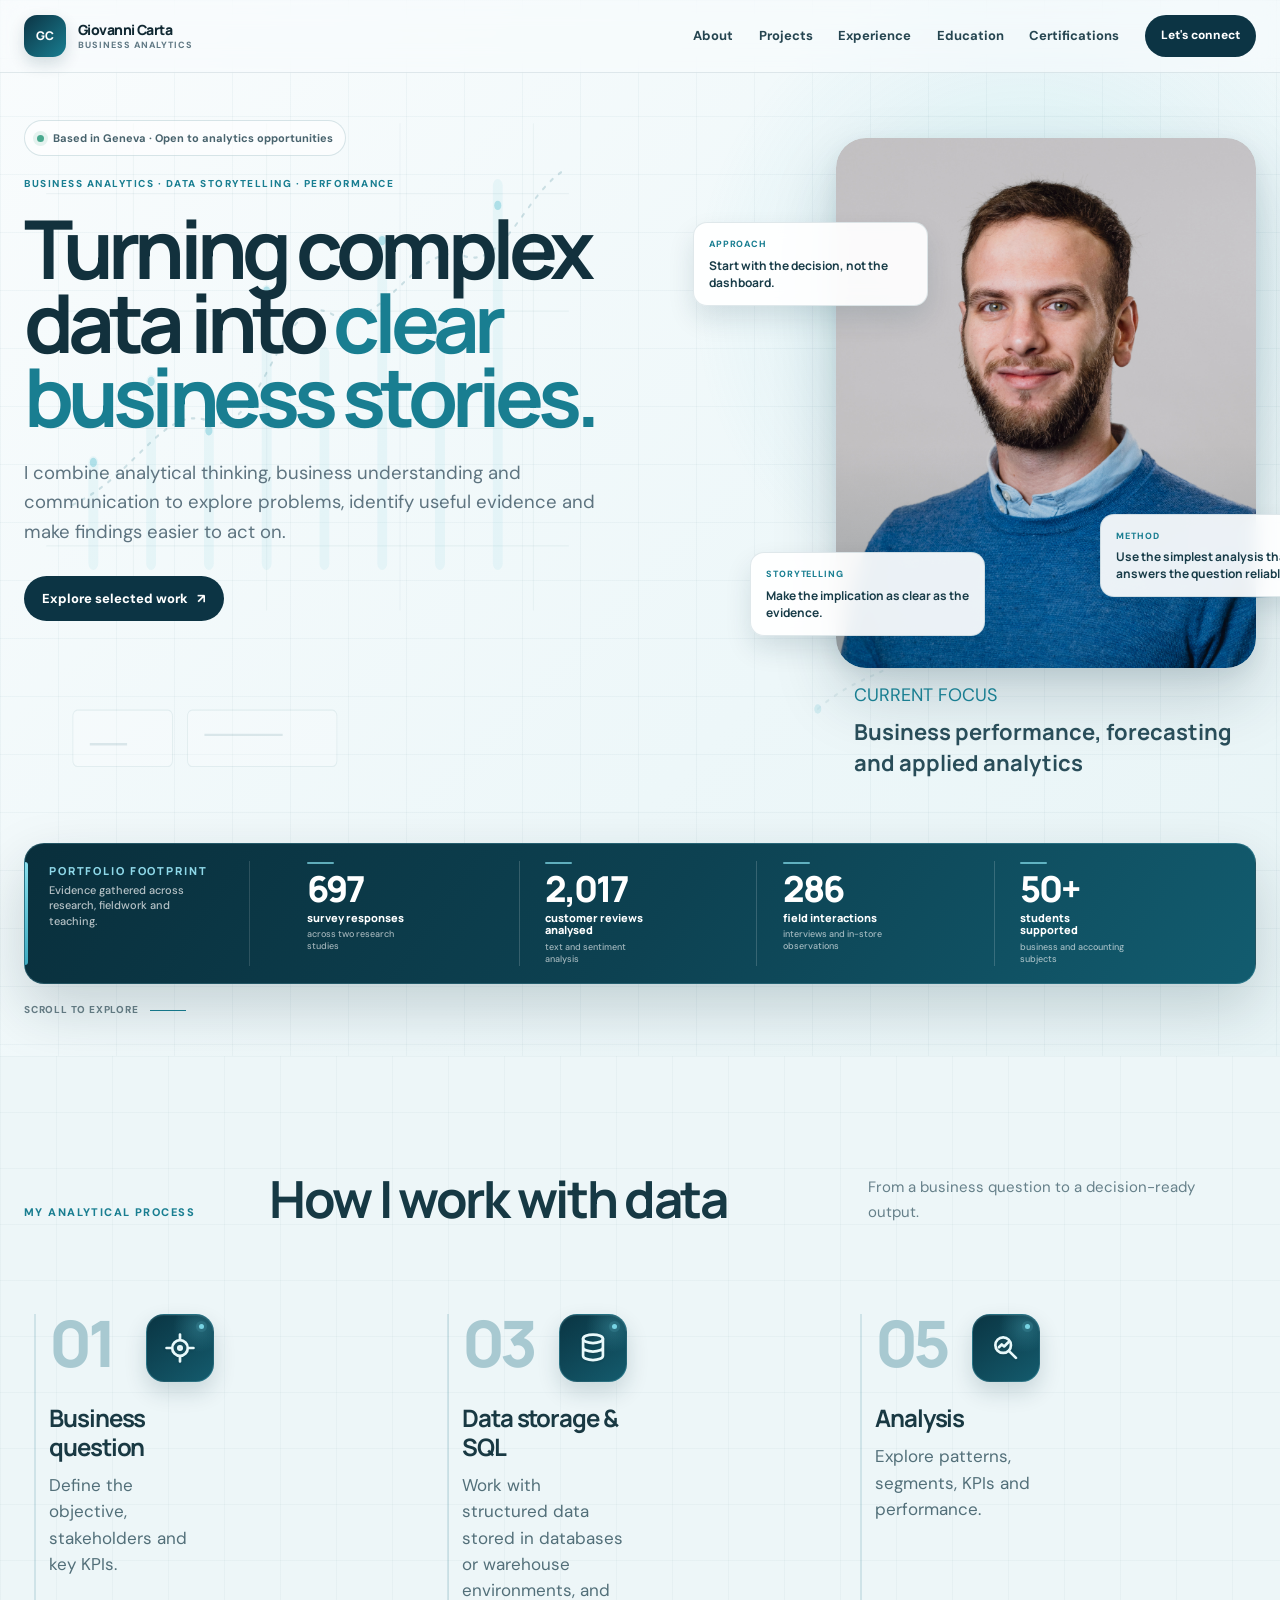
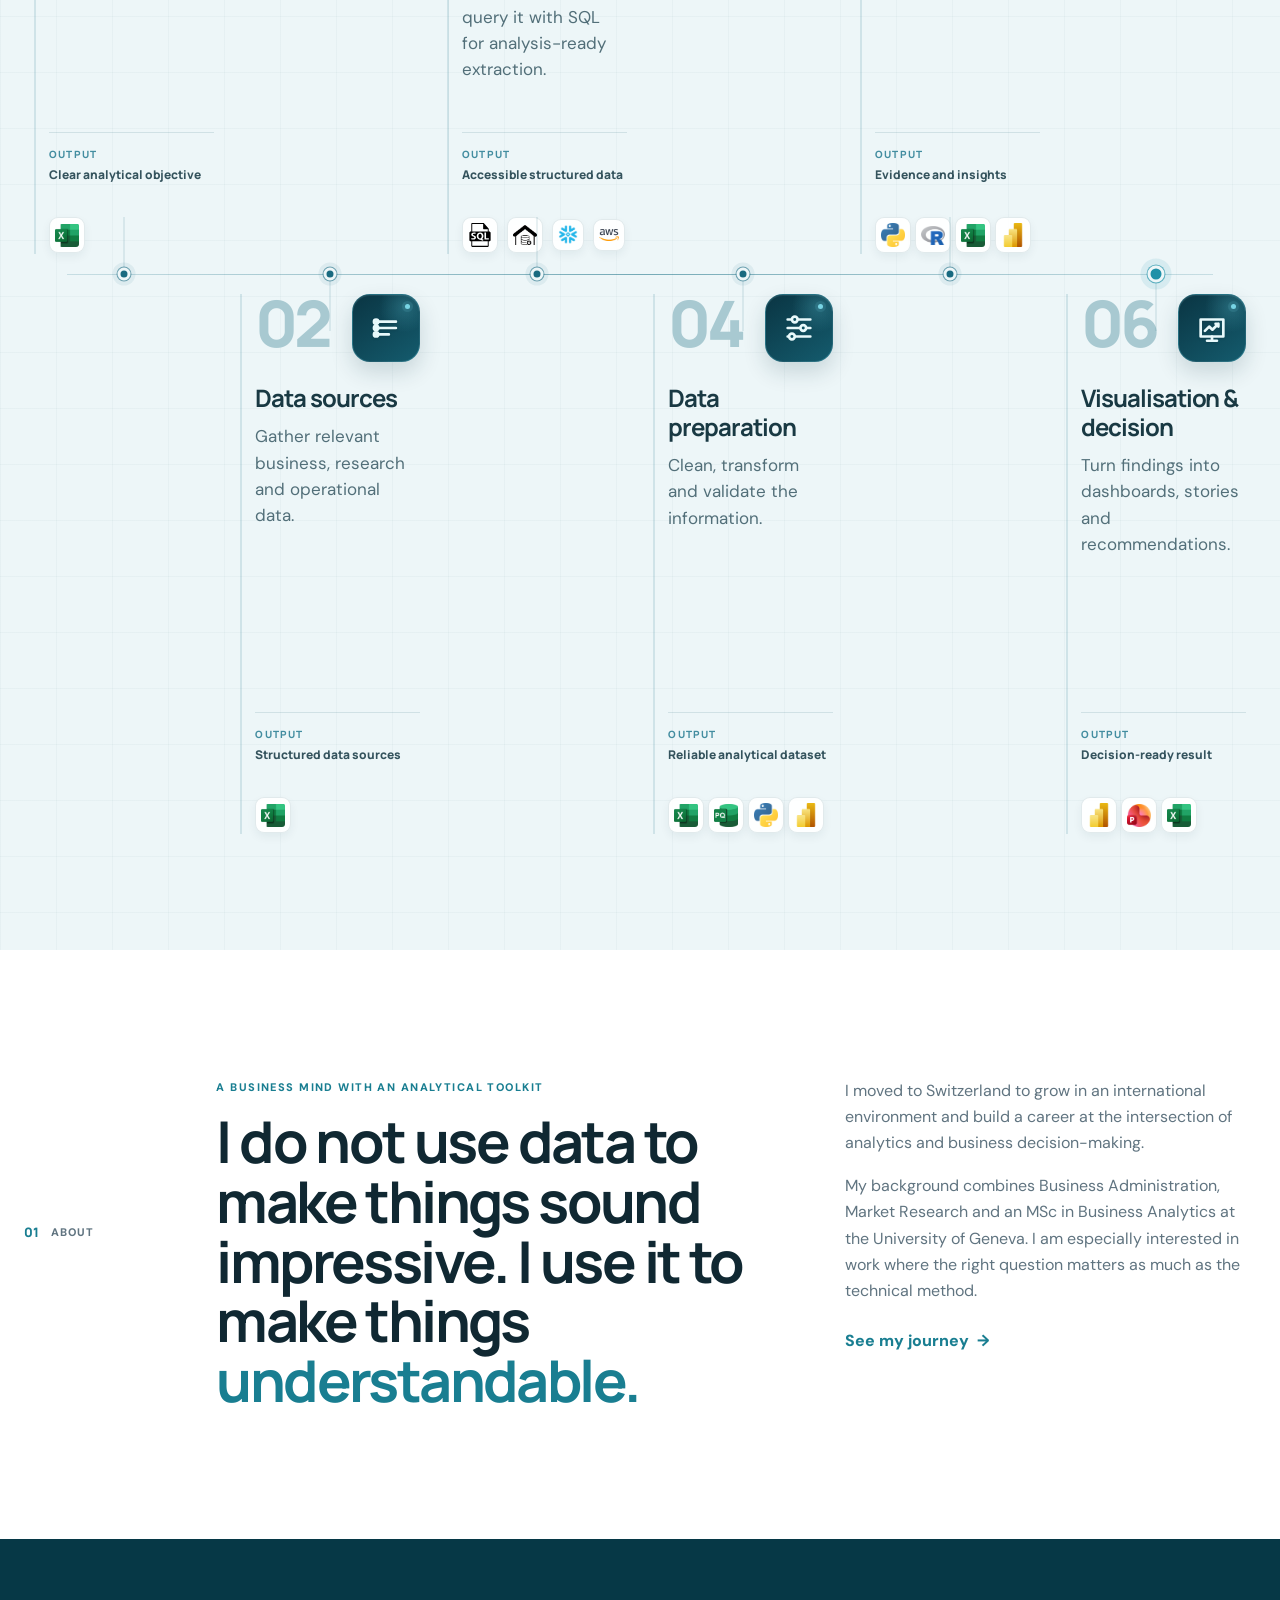
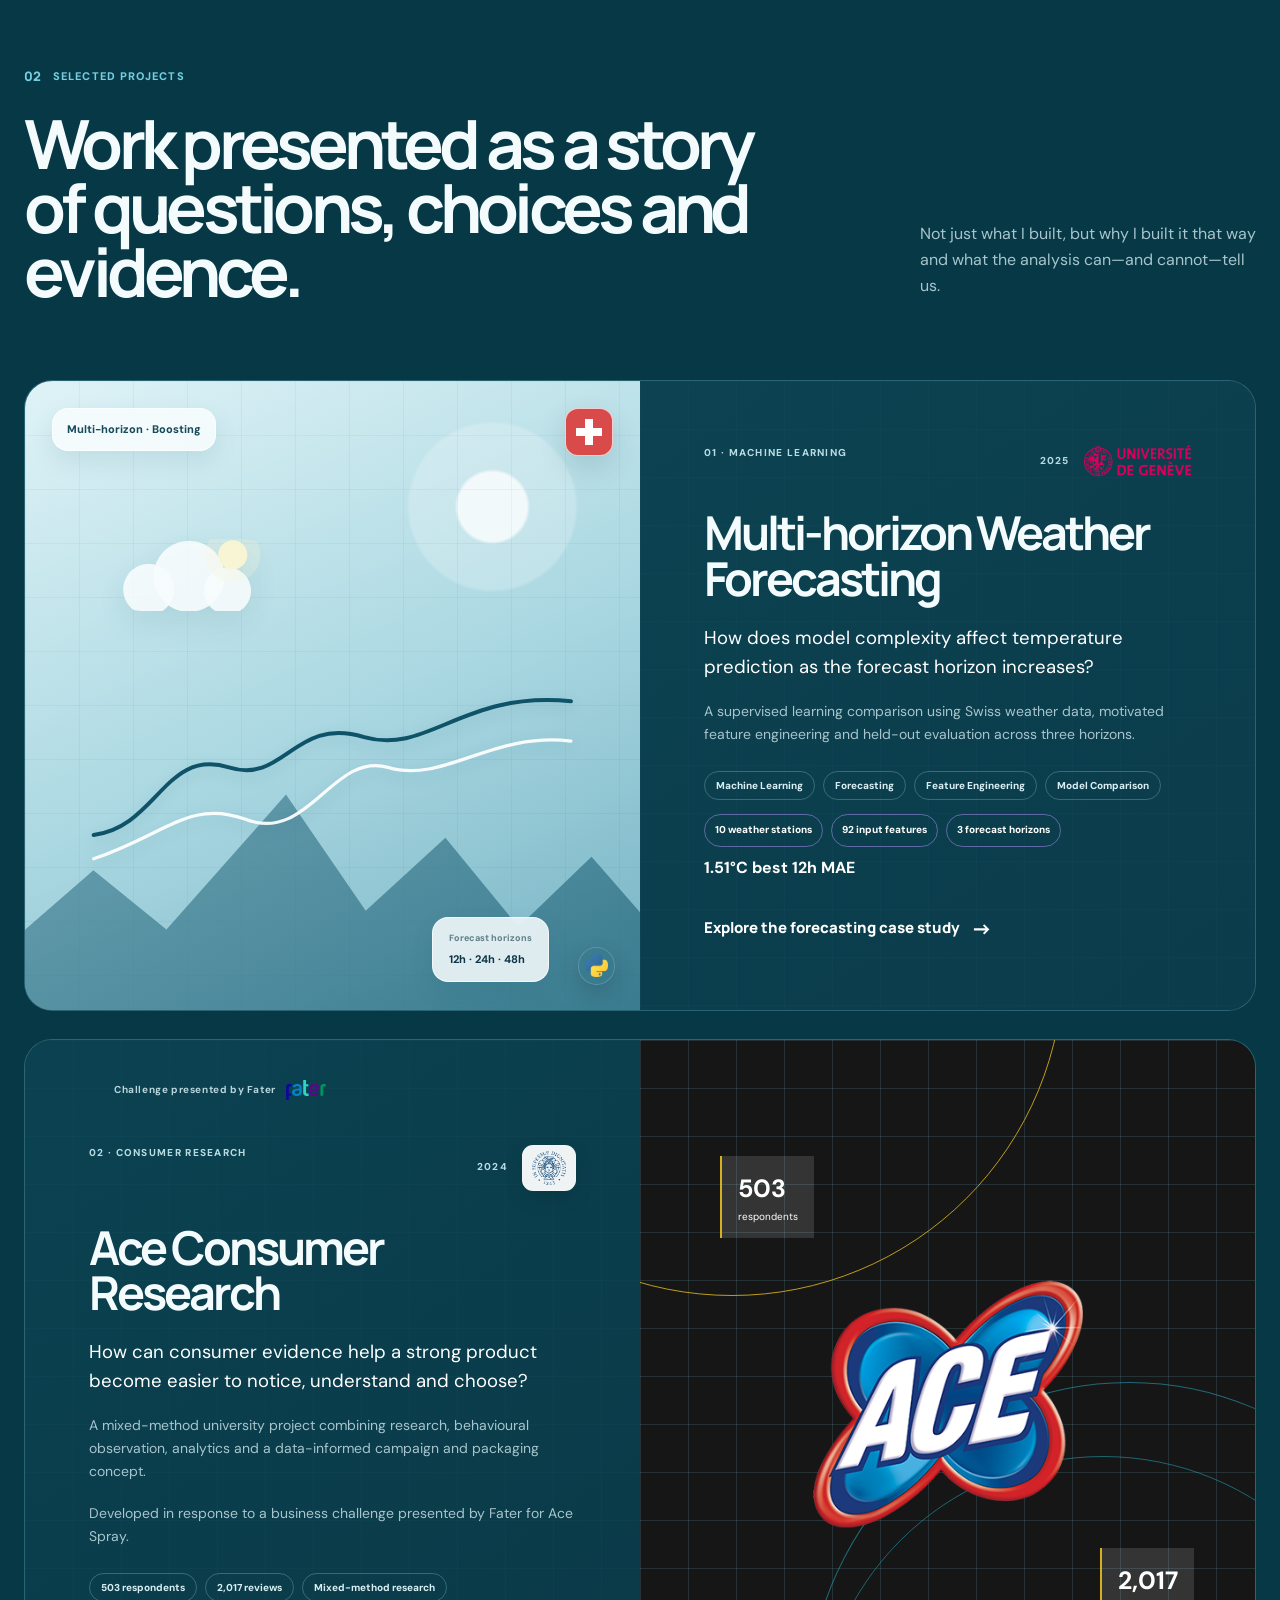
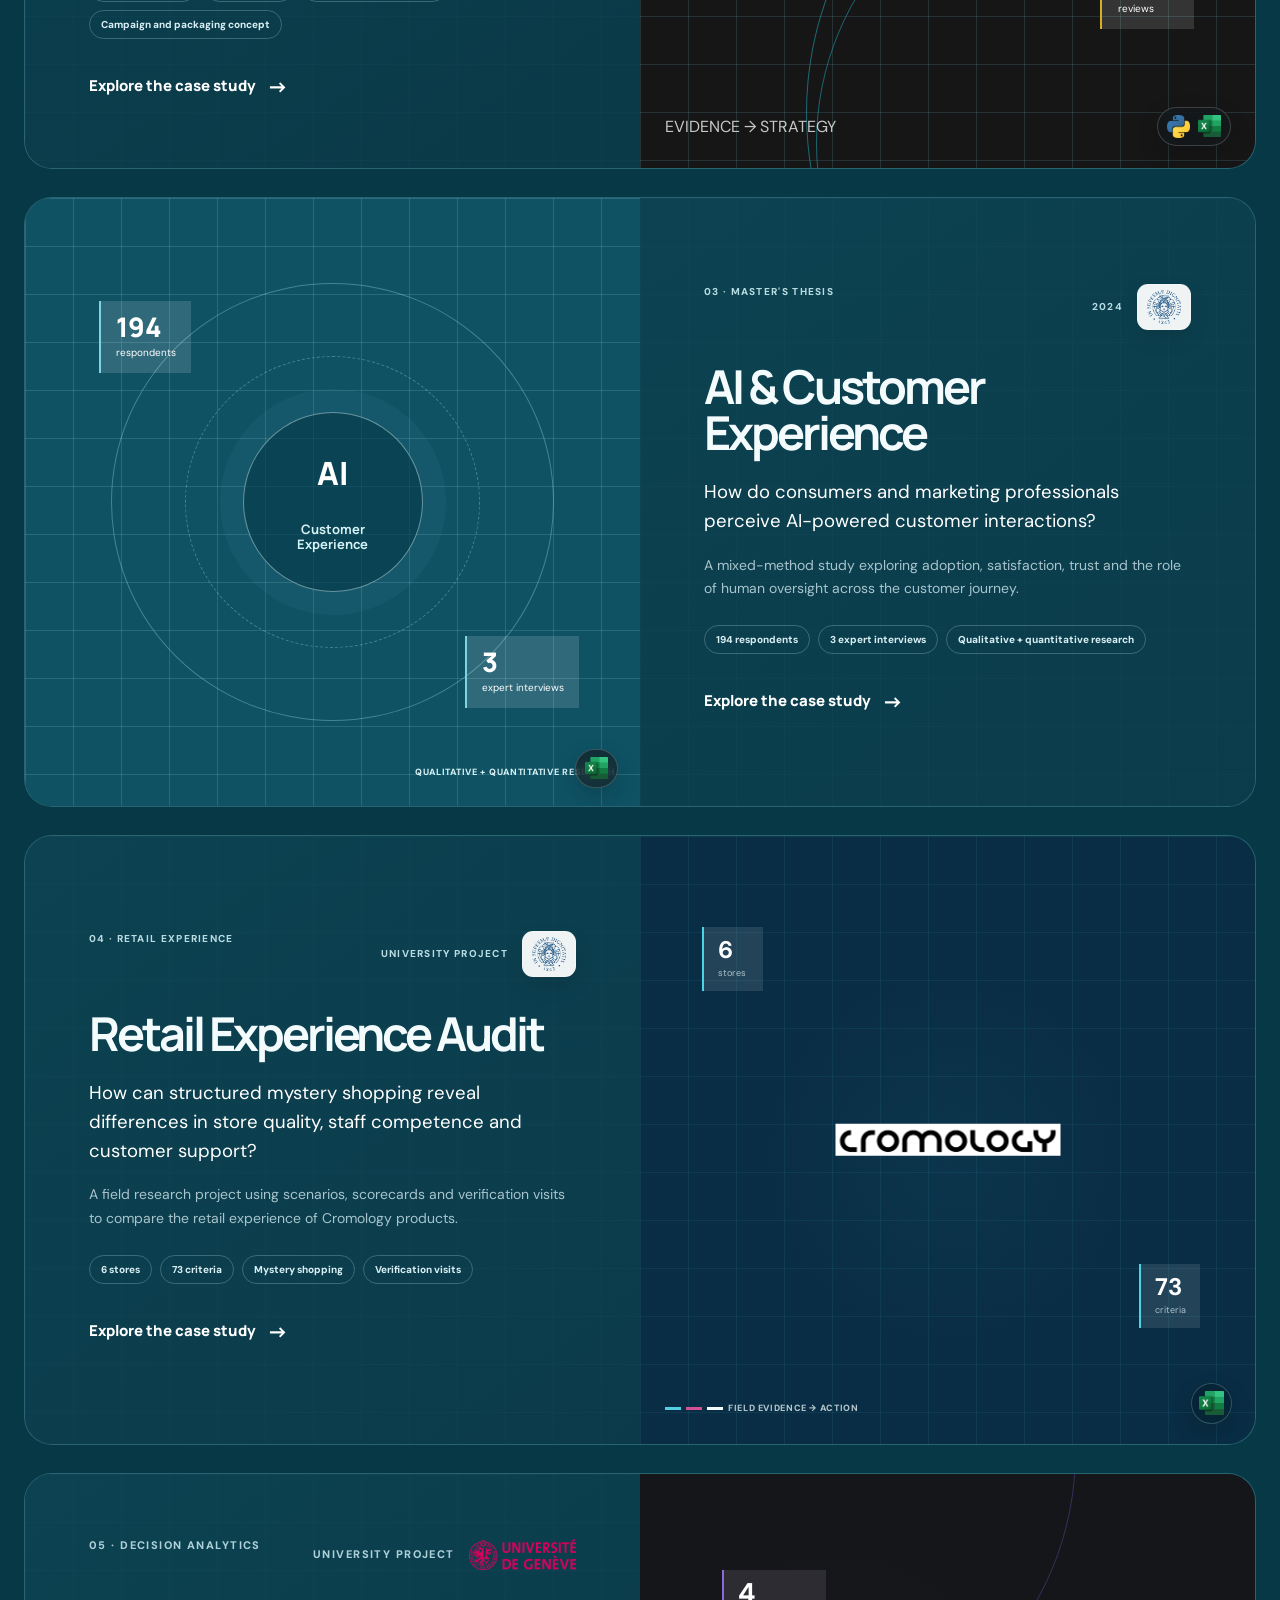
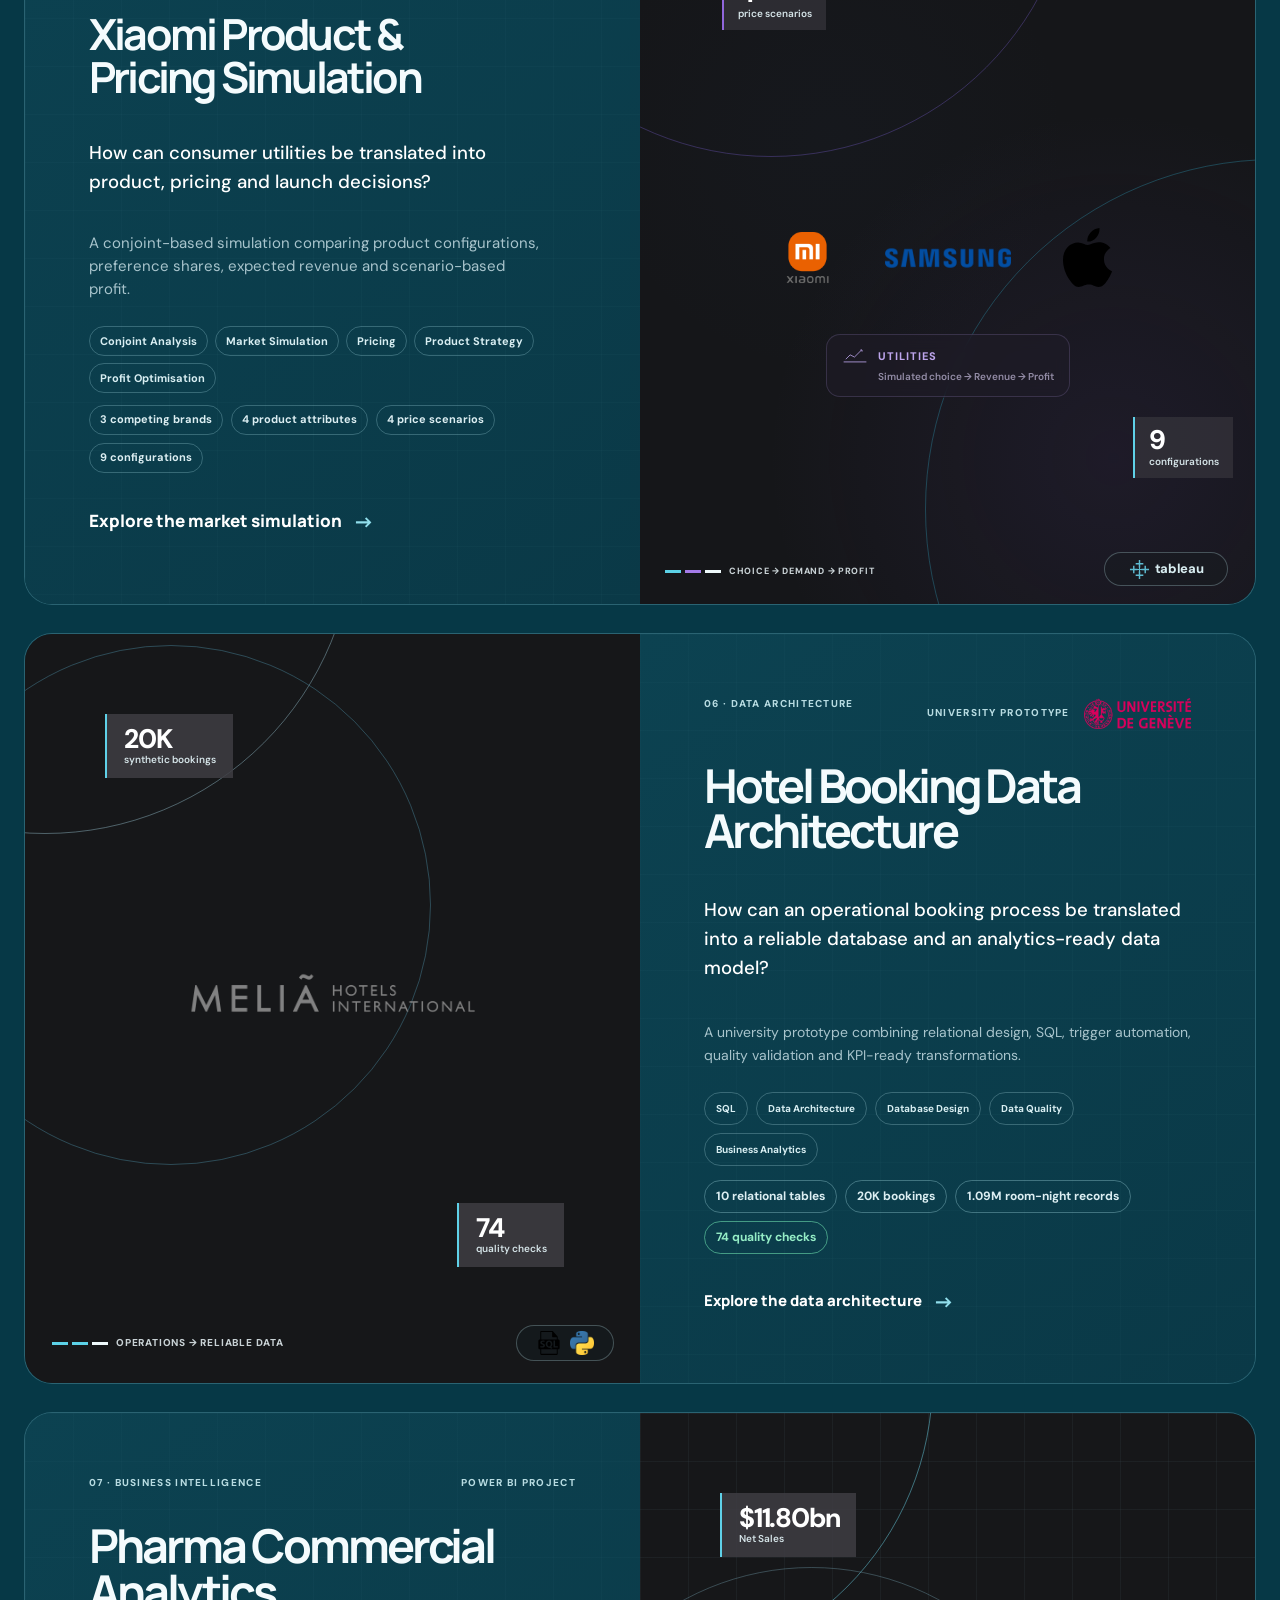
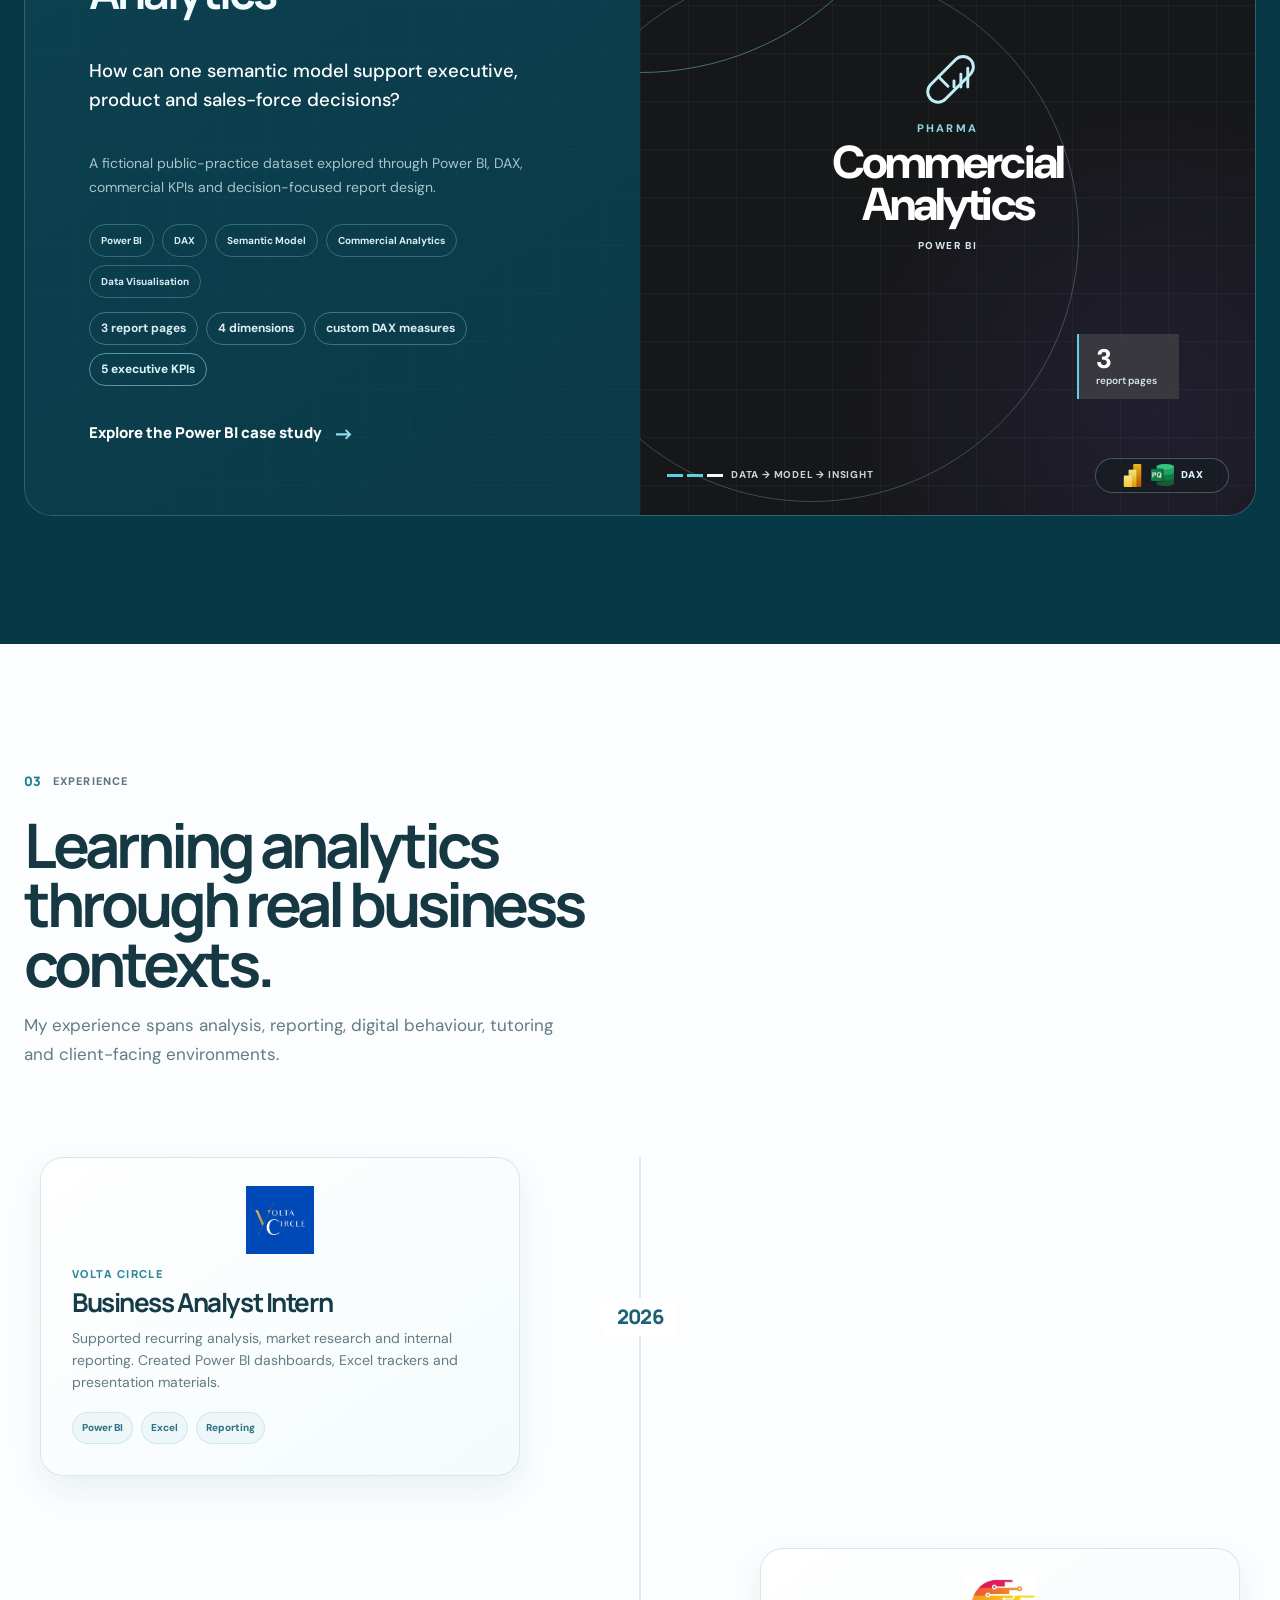
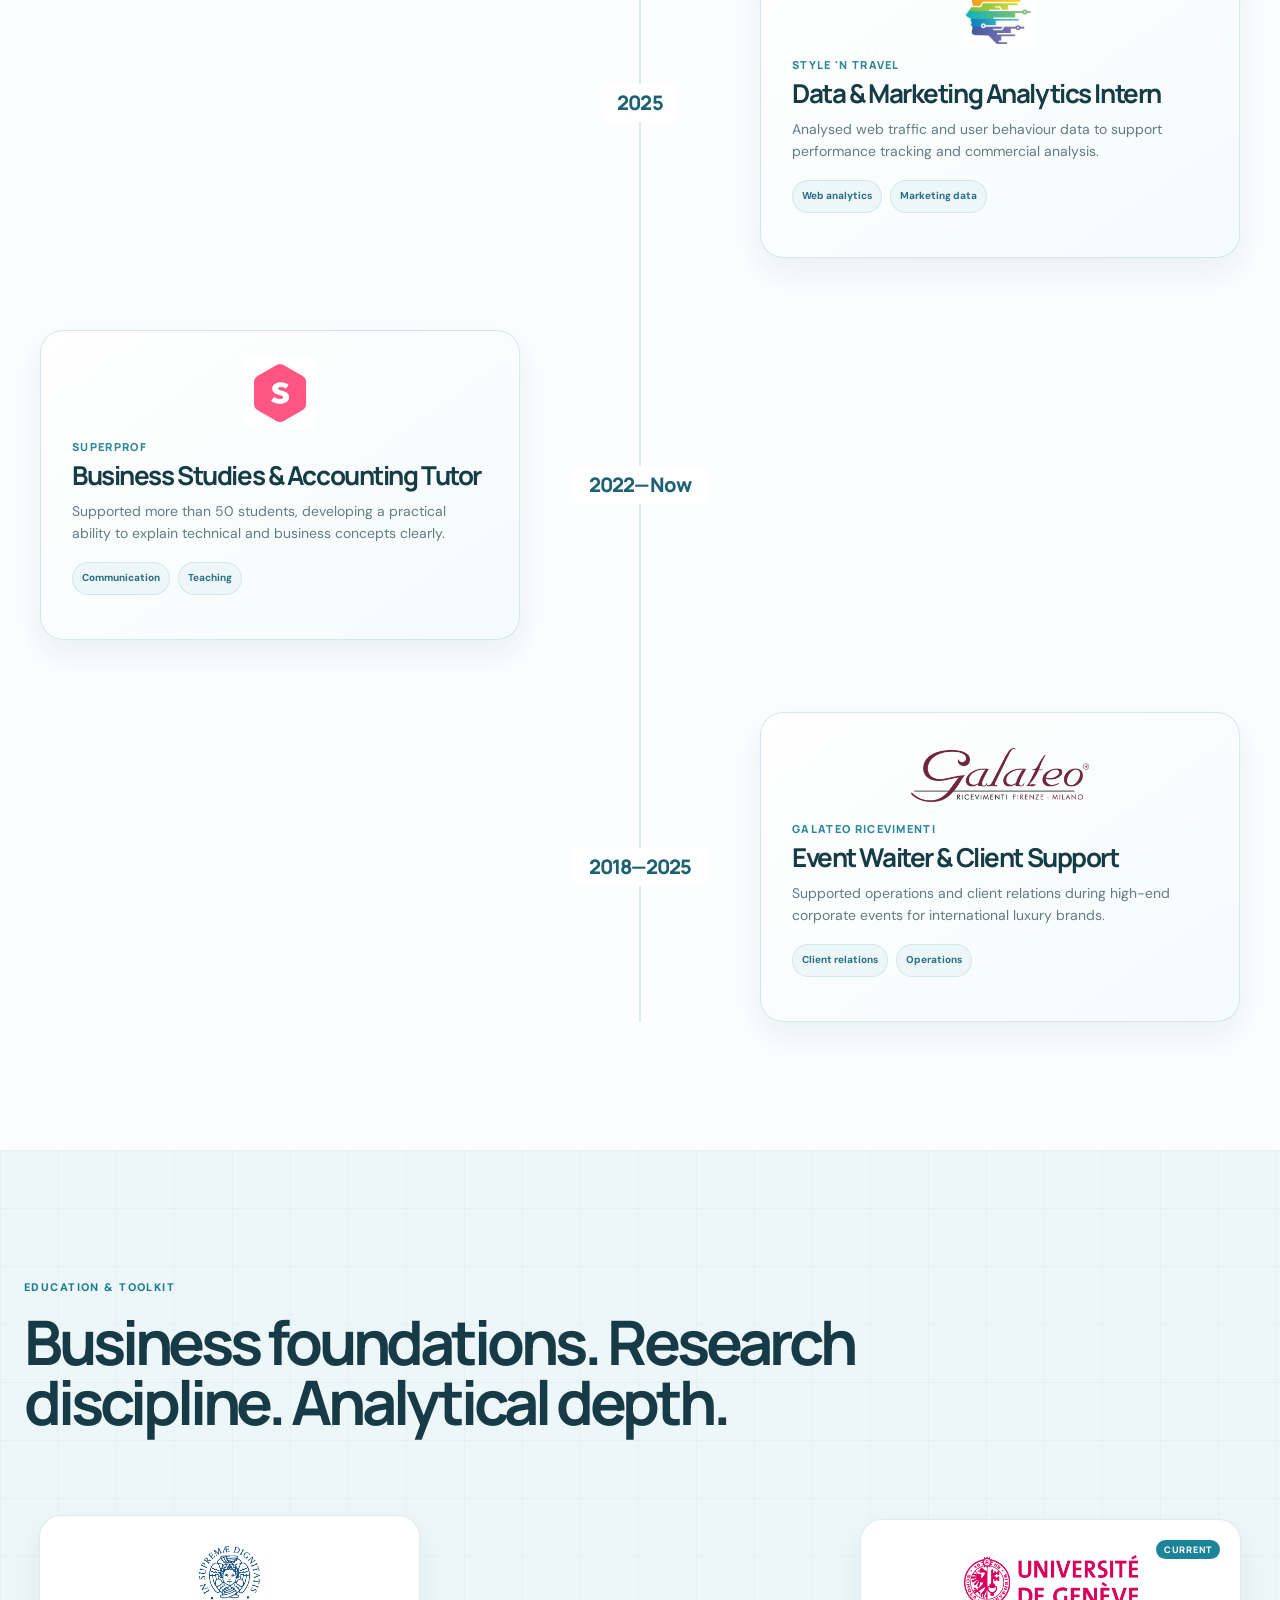
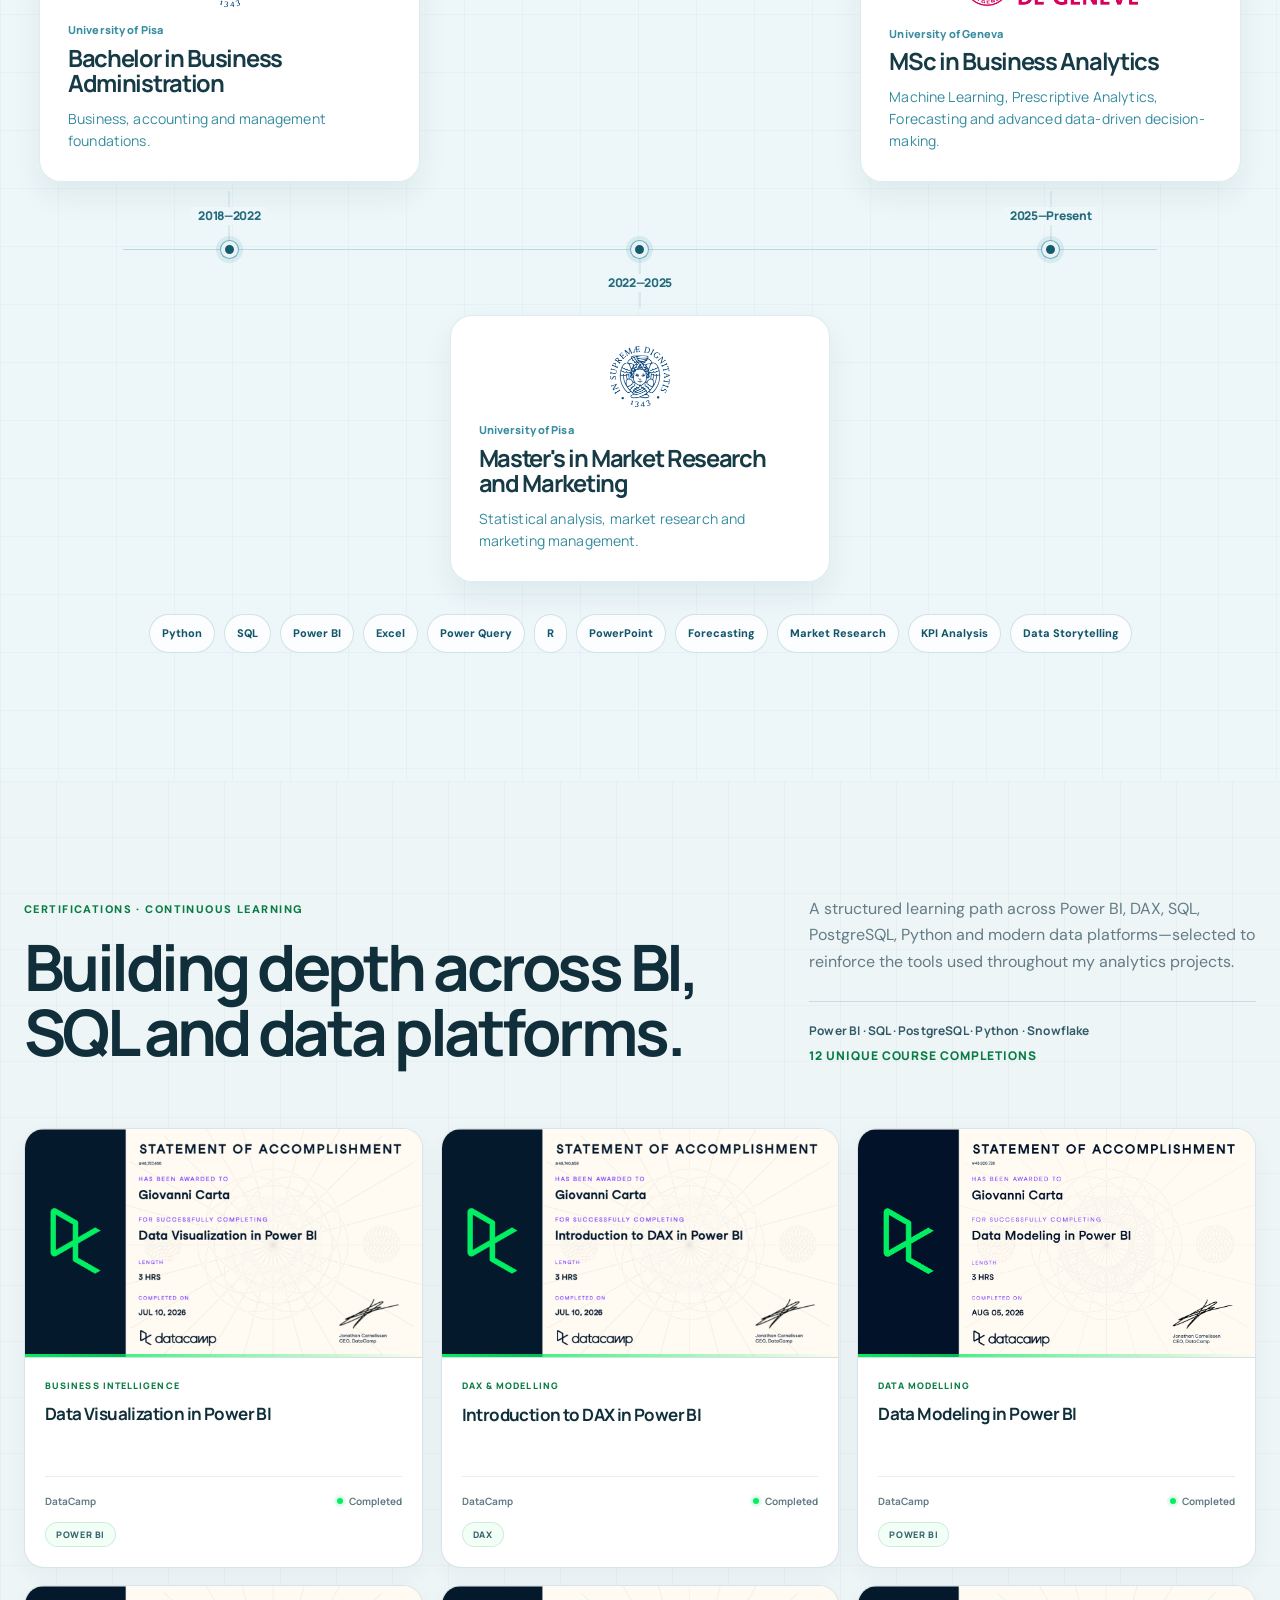
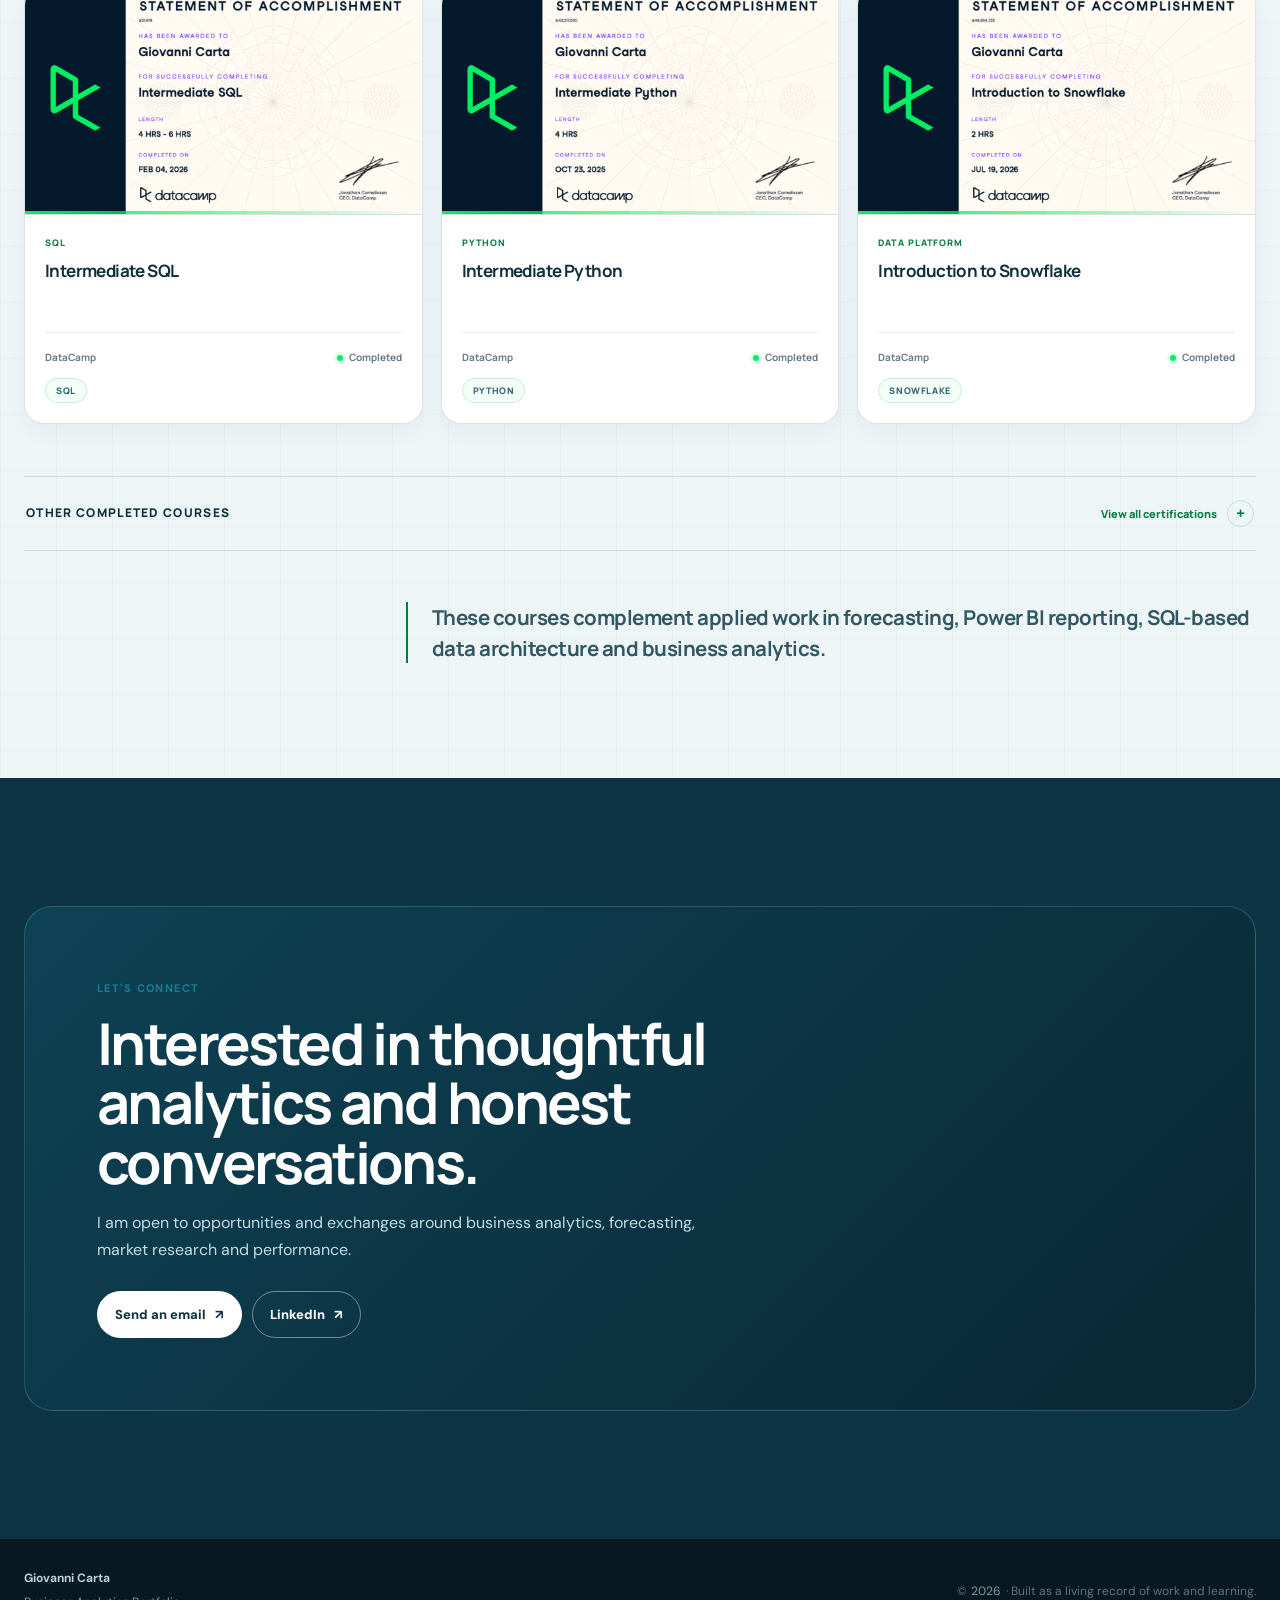
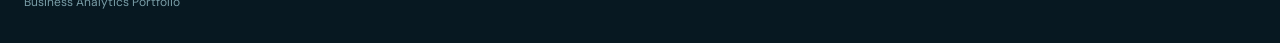
==== commit 66052711: "update 05.08" ====
--- a/index.html
+++ b/index.html
@@ -311,7 +311,7 @@
             <p>A structured learning path across Power BI, DAX, SQL, PostgreSQL, Python and modern data platforms—selected to reinforce the tools used throughout my analytics projects.</p>
             <div class="certifications-summary" aria-label="Learning areas and course count">
               <span>Power BI · SQL · PostgreSQL · Python · Snowflake</span>
-              <strong>11 unique course completions</strong>
+              <strong>12 unique course completions</strong>
             </div>
           </div>
         </div>
@@ -324,6 +324,10 @@
           <article class="certification-card reveal delay-1" role="listitem" tabindex="0">
             <figure class="certification-card__preview"><img src="assets/images/certifications/datacamp-dax.png" alt="DataCamp certificate for Introduction to DAX in Power BI" loading="lazy" decoding="async"></figure>
             <div class="certification-card__body"><p class="certification-card__category">DAX &amp; modelling</p><h3>Introduction to DAX in Power BI</h3><div class="certification-card__meta"><span>DataCamp</span><span>Completed</span></div><span class="certification-card__tag">DAX</span></div>
+          </article>
+          <article class="certification-card reveal delay-2" role="listitem" tabindex="0">
+            <figure class="certification-card__preview"><img src="assets/images/certifications/datacamp-datamodeling.png" alt="DataCamp certificate for Data Modeling in Power BI" loading="lazy" decoding="async"></figure>
+            <div class="certification-card__body"><p class="certification-card__category">Data modelling</p><h3>Data Modeling in Power BI</h3><div class="certification-card__meta"><span>DataCamp</span><span>Completed</span></div><span class="certification-card__tag">Power BI</span></div>
           </article>
           <article class="certification-card reveal delay-2" role="listitem" tabindex="0">
             <figure class="certification-card__preview"><img src="assets/images/certifications/datacamp-intermediate-sql.png" alt="DataCamp certificate for Intermediate SQL" loading="lazy" decoding="async"></figure>
--- a/assets/css/style.css
+++ b/assets/css/style.css
@@ -1079,6 +1079,57 @@
   }
 }
 
+/* XIAOMI — mobile-only Choice Model and scatter result correction */
+@media (max-width: 720px) {
+  .conjoint-case .conjoint-device {
+    display: grid;
+    grid-template-columns: repeat(2, minmax(0, 1fr));
+    gap: 18px 12px;
+    min-height: 0;
+    align-items: stretch;
+  }
+
+  .conjoint-case .conjoint-device::after {
+    display: none;
+  }
+
+  .conjoint-case .conjoint-decision-core {
+    position: relative;
+    grid-column: 1 / -1;
+    margin: 0 auto;
+  }
+
+  .conjoint-case .conjoint-visual-stat,
+  .conjoint-case .conjoint-visual-stat.stat-one,
+  .conjoint-case .conjoint-visual-stat.stat-two {
+    position: static;
+    width: 100%;
+    min-width: 0;
+    box-sizing: border-box;
+  }
+
+  .conjoint-case .device-flow {
+    position: static;
+    display: block;
+    grid-column: 1 / -1;
+    margin: 0;
+  }
+
+  .conjoint-case .scatter .s5 {
+    z-index: 3;
+    top: 72px;
+    right: 20px;
+    bottom: auto;
+    left: auto;
+    width: 138px;
+    max-width: calc(100% - 40px);
+    overflow: visible;
+    transform: none;
+    white-space: normal;
+    box-sizing: border-box;
+  }
+}
+
 /* ==================================================
    CERTIFICATIONS & CONTINUOUS LEARNING
    ================================================== */
@@ -1163,7 +1214,7 @@
 
 .certifications-featured {
   display: grid;
-  grid-template-columns: repeat(5, minmax(0, 1fr));
+  grid-template-columns: repeat(3, minmax(0, 1fr));
   gap: clamp(12px, 1.4vw, 20px);
 }
 
@@ -9070,13 +9121,13 @@
   }
 
   #experience .timeline {
-    gap: 28px;
-    padding-left: 44px;
+    gap: 26px;
+    padding-left: 46px;
   }
 
   #experience .timeline::before {
-    top: 8px;
-    bottom: 8px;
+    top: 12px;
+    bottom: 12px;
     left: 10px;
   }
 
@@ -9084,31 +9135,40 @@
     position: relative;
     display: block;
     min-height: 0;
-    padding: 42px 0 0;
+    padding: 50px 0 0;
   }
 
   #experience .timeline-node {
     position: absolute;
-    top: 0;
-    left: -42px;
+    top: 14px;
+    left: -44px;
+    display: block;
     width: 17px;
     height: 17px;
+    margin: 0;
+    border: 4px solid #e9f3f5;
+    border-radius: 50%;
+    background: #155b6e;
+    box-shadow: 0 0 0 1px #6baebc, 0 0 0 5px rgba(43, 140, 162, .11);
+    transform: none;
   }
 
   #experience .timeline-node::before {
-    top: 13px;
-    left: 50%;
+    display: none;
   }
 
   #experience .timeline-node-year {
     position: absolute;
-    top: 3px;
-    left: 29px;
+    top: 0;
+    bottom: auto;
+    left: 31px;
     min-width: max-content;
     margin: 0;
-    padding: 4px 8px;
-    background: #fbfdfe;
-    font-size: 17px;
+    padding: 2px 7px;
+    color: #246b7d;
+    background: #edf6f8;
+    font: 800 16px/1 "Manrope", sans-serif;
+    letter-spacing: -.045em;
     transform: none;
   }
 
@@ -9416,6 +9476,57 @@
   }
 }
 
+/* XIAOMI — mobile-only Choice Model and scatter result correction */
+@media (max-width: 720px) {
+  .conjoint-case .conjoint-device {
+    display: grid;
+    grid-template-columns: repeat(2, minmax(0, 1fr));
+    gap: 18px 12px;
+    min-height: 0;
+    align-items: stretch;
+  }
+
+  .conjoint-case .conjoint-device::after {
+    display: none;
+  }
+
+  .conjoint-case .conjoint-decision-core {
+    position: relative;
+    grid-column: 1 / -1;
+    margin: 0 auto;
+  }
+
+  .conjoint-case .conjoint-visual-stat,
+  .conjoint-case .conjoint-visual-stat.stat-one,
+  .conjoint-case .conjoint-visual-stat.stat-two {
+    position: static;
+    width: 100%;
+    min-width: 0;
+    box-sizing: border-box;
+  }
+
+  .conjoint-case .device-flow {
+    position: static;
+    display: block;
+    grid-column: 1 / -1;
+    margin: 0;
+  }
+
+  .conjoint-case .scatter .s5 {
+    z-index: 3;
+    top: 72px;
+    right: 20px;
+    bottom: auto;
+    left: auto;
+    width: 138px;
+    max-width: calc(100% - 40px);
+    overflow: visible;
+    transform: none;
+    white-space: normal;
+    box-sizing: border-box;
+  }
+}
+
 @media (max-width: 560px) {
   .process-journey-section .process-stage-content,
   .process-journey-section .process-stage-top .process-stage-content,
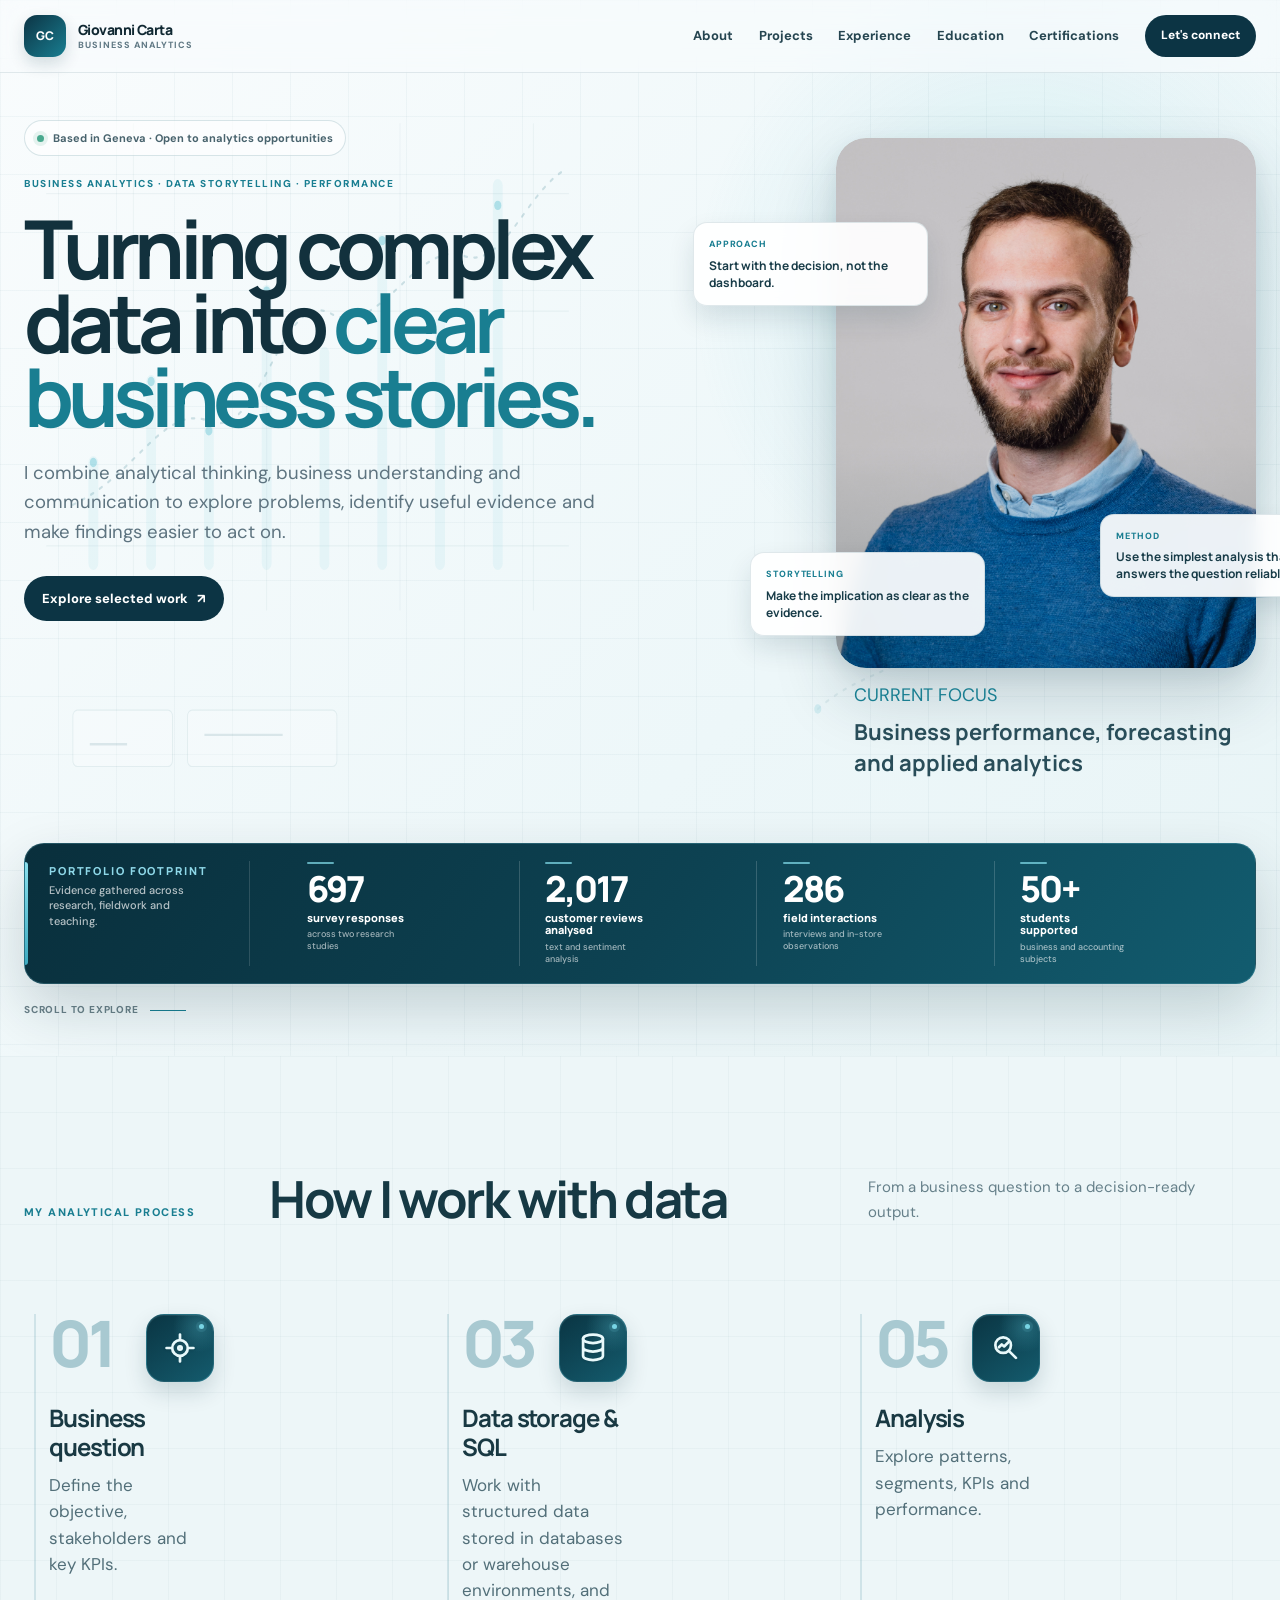
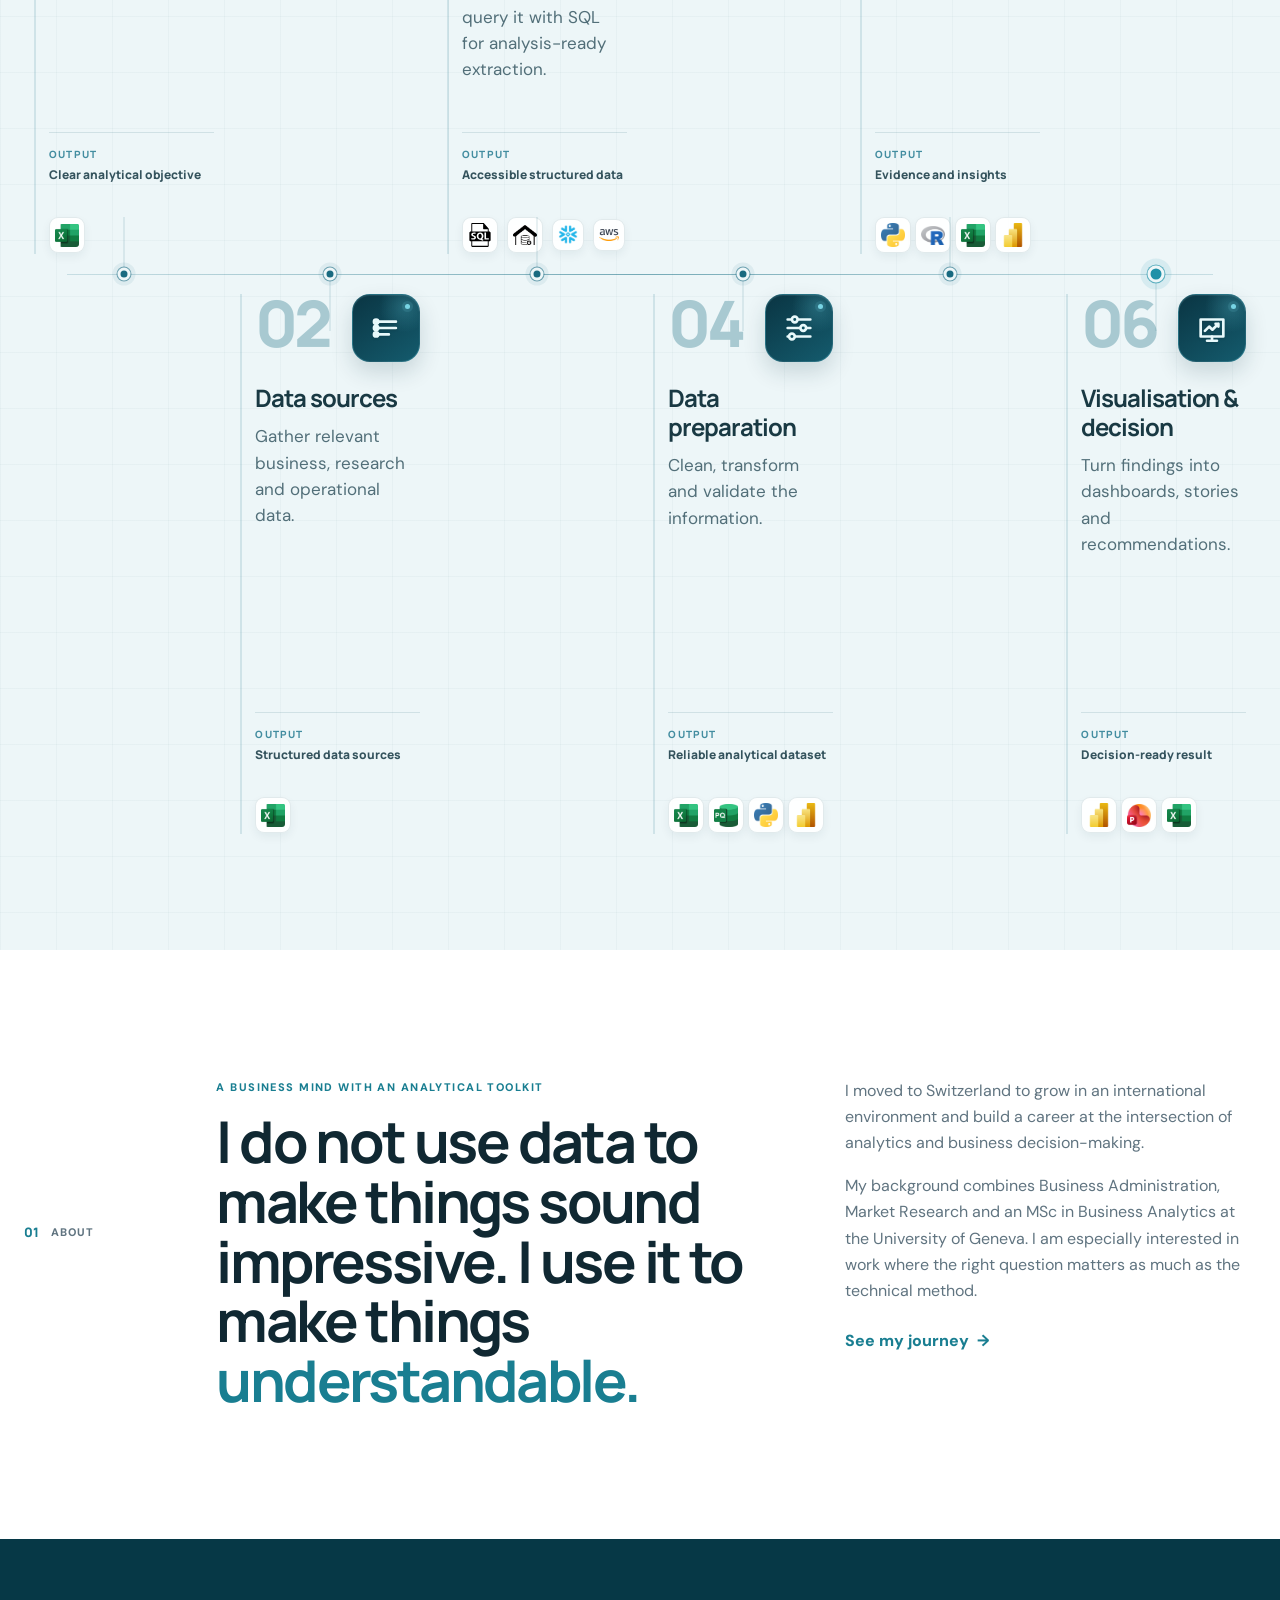
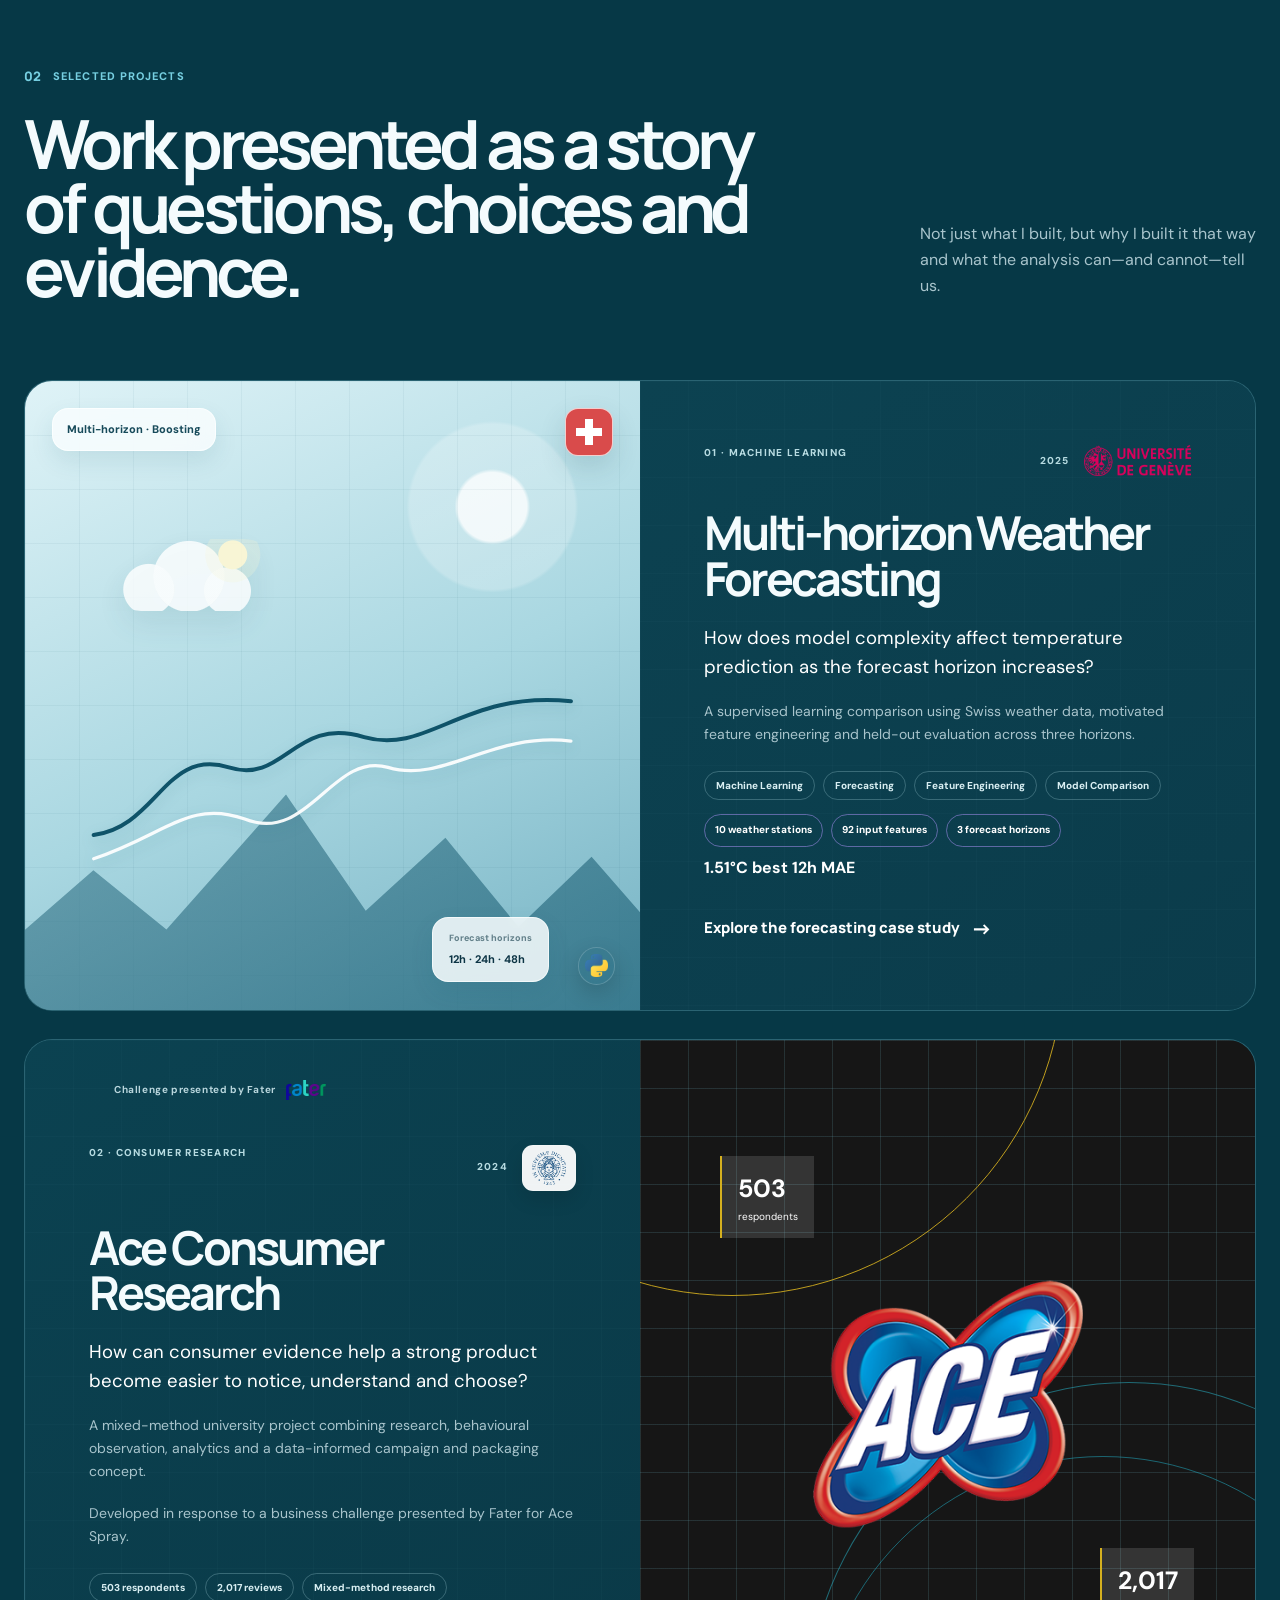
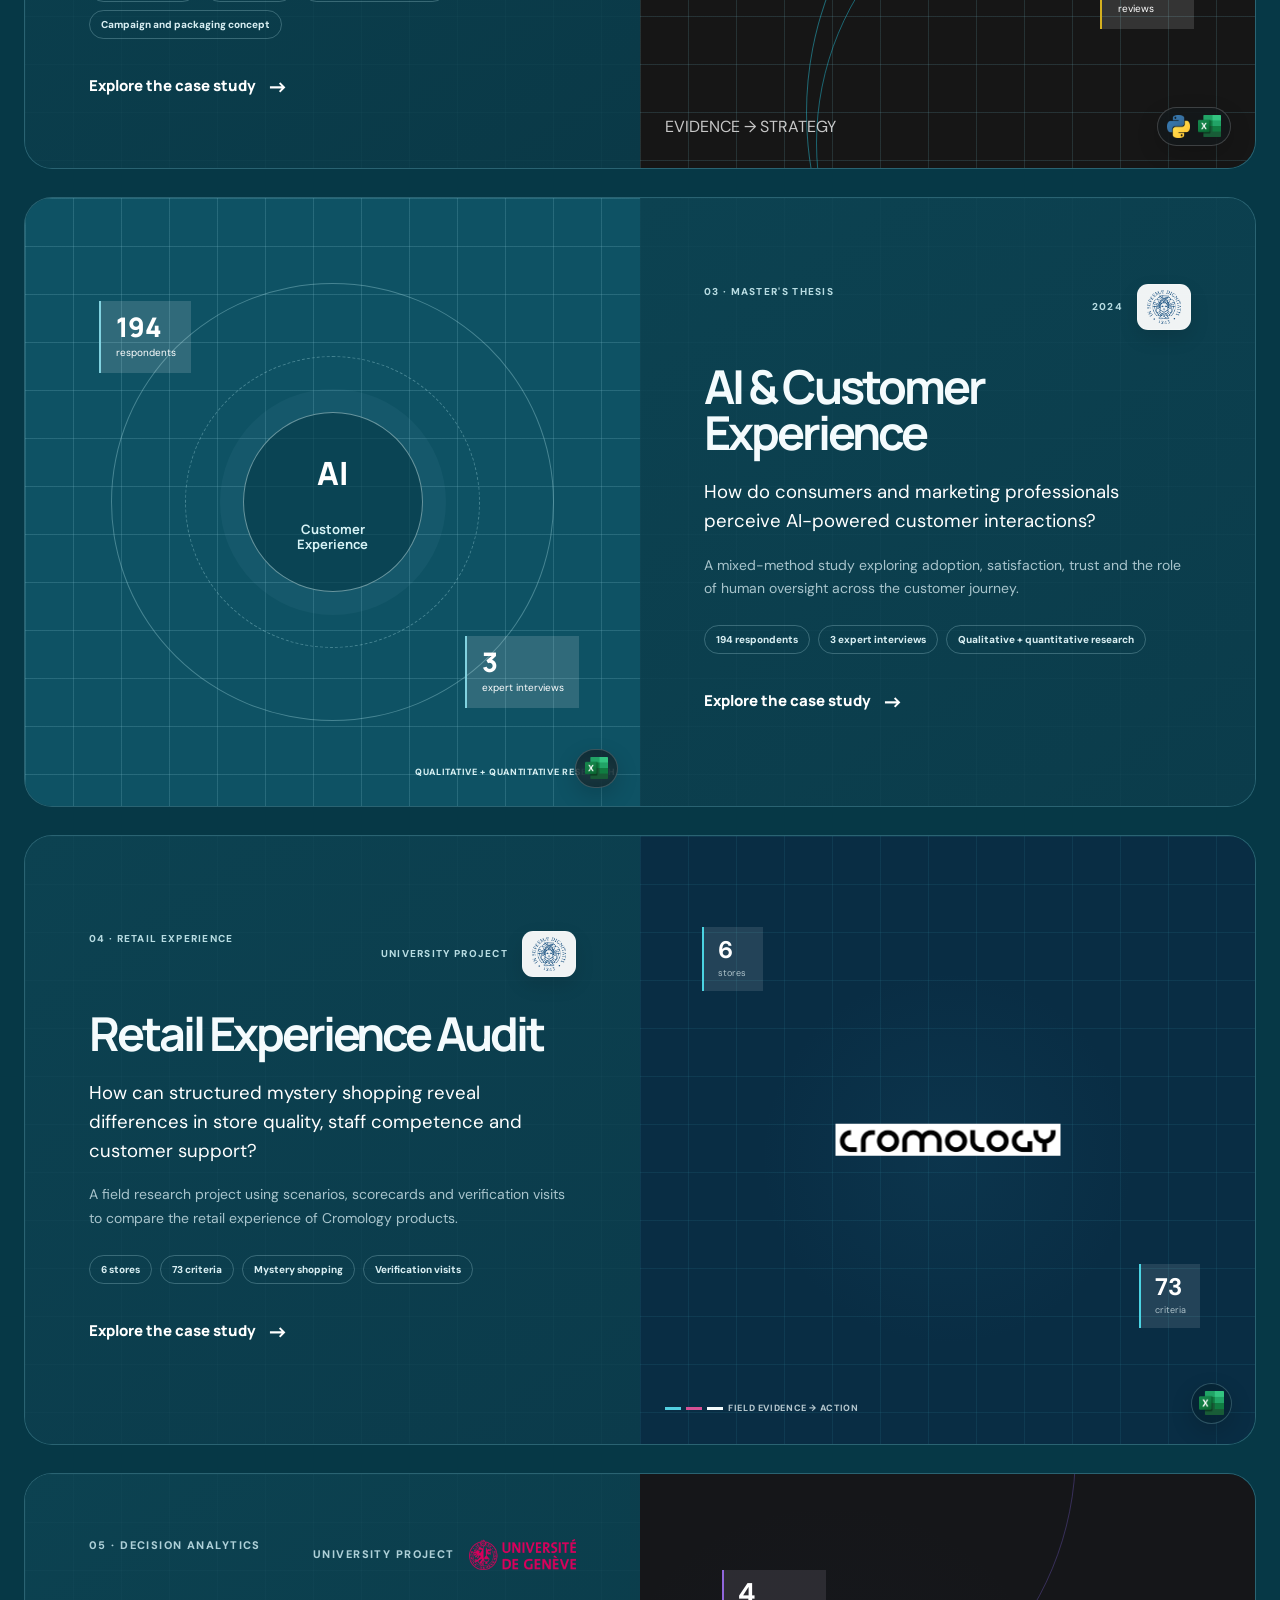
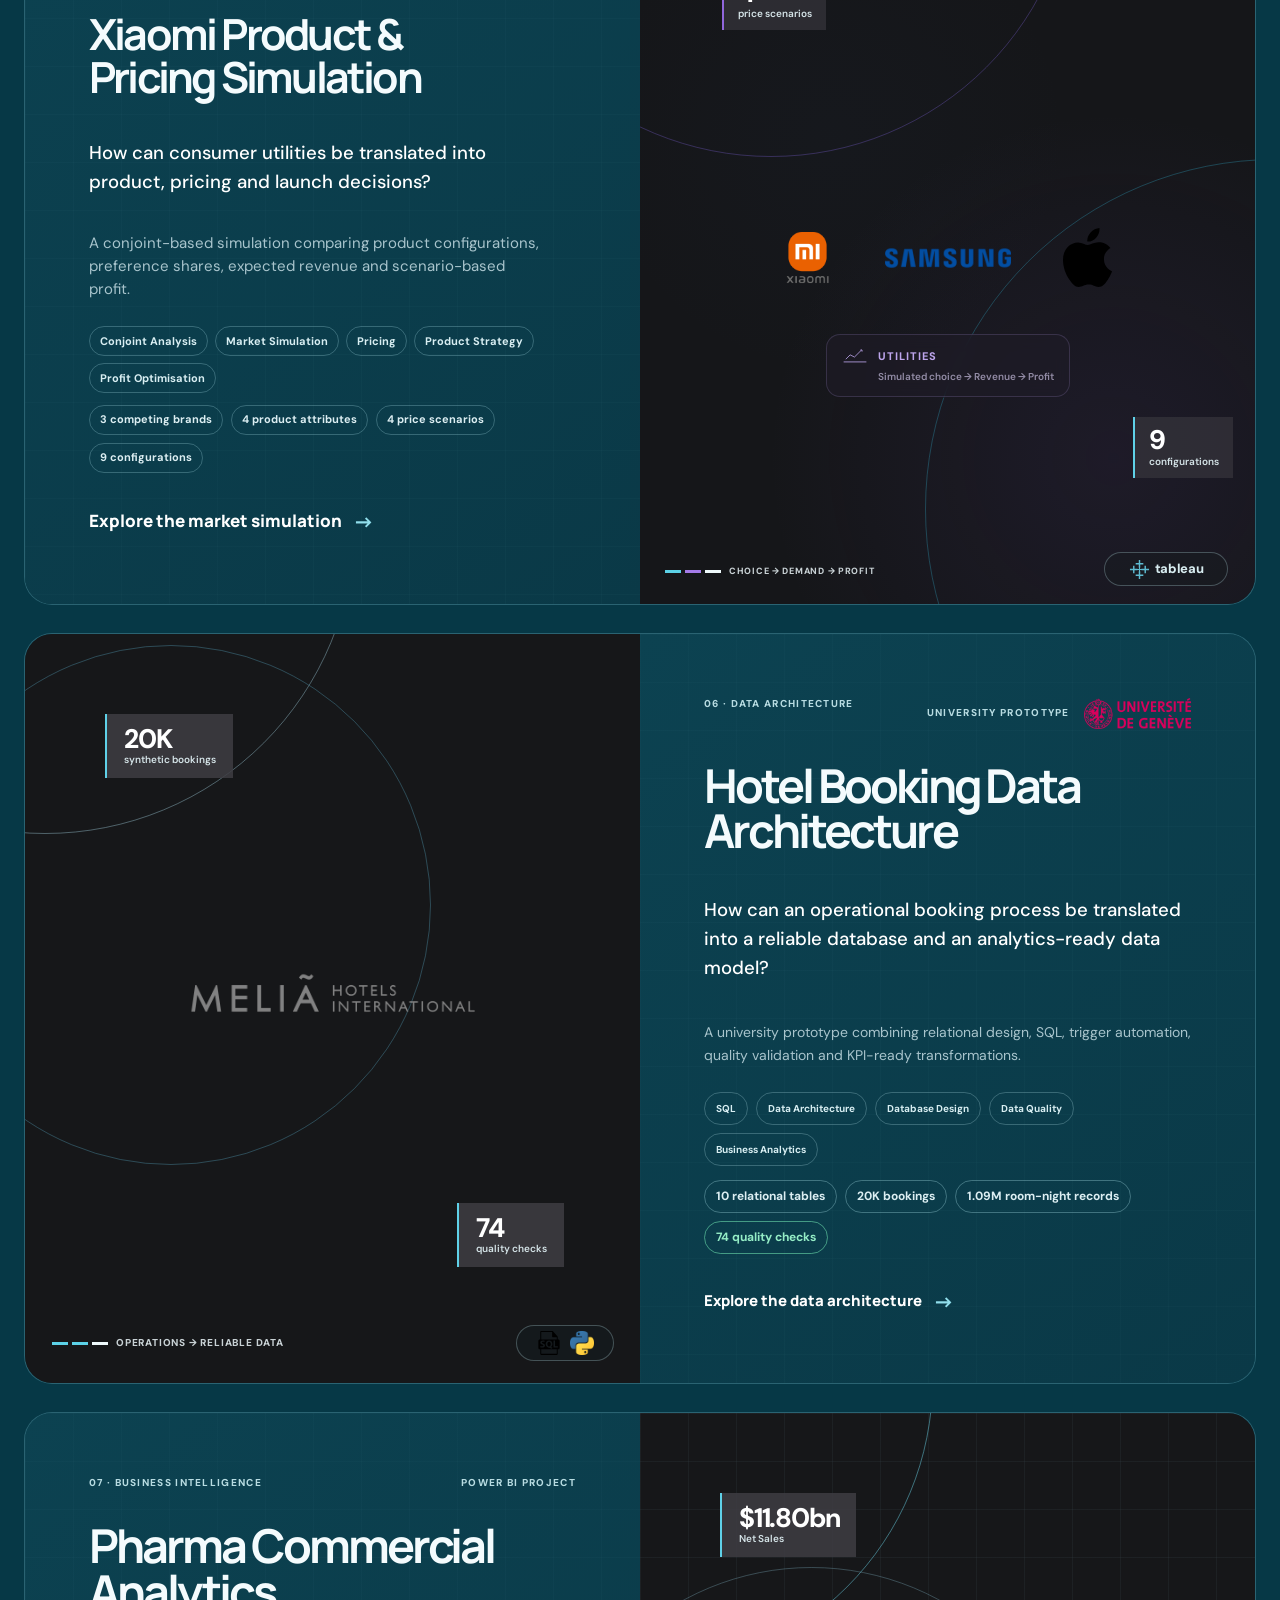
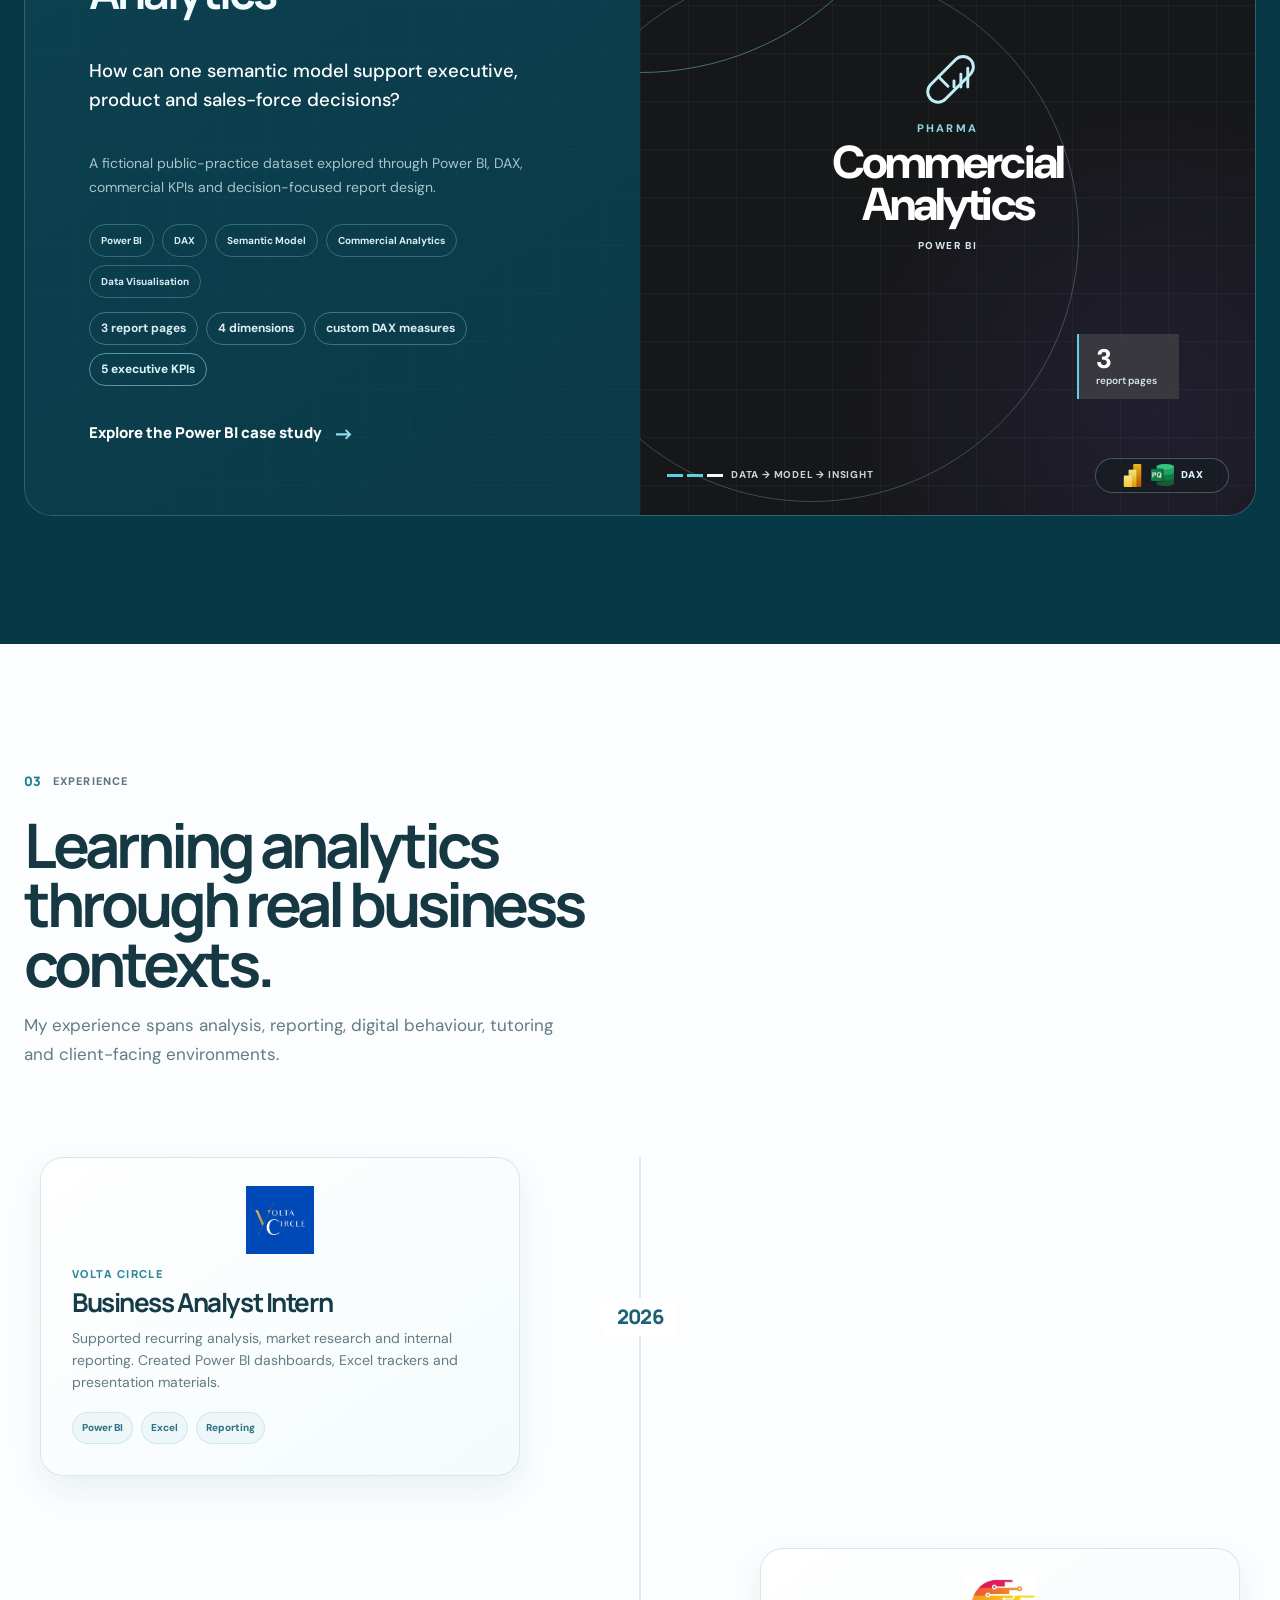
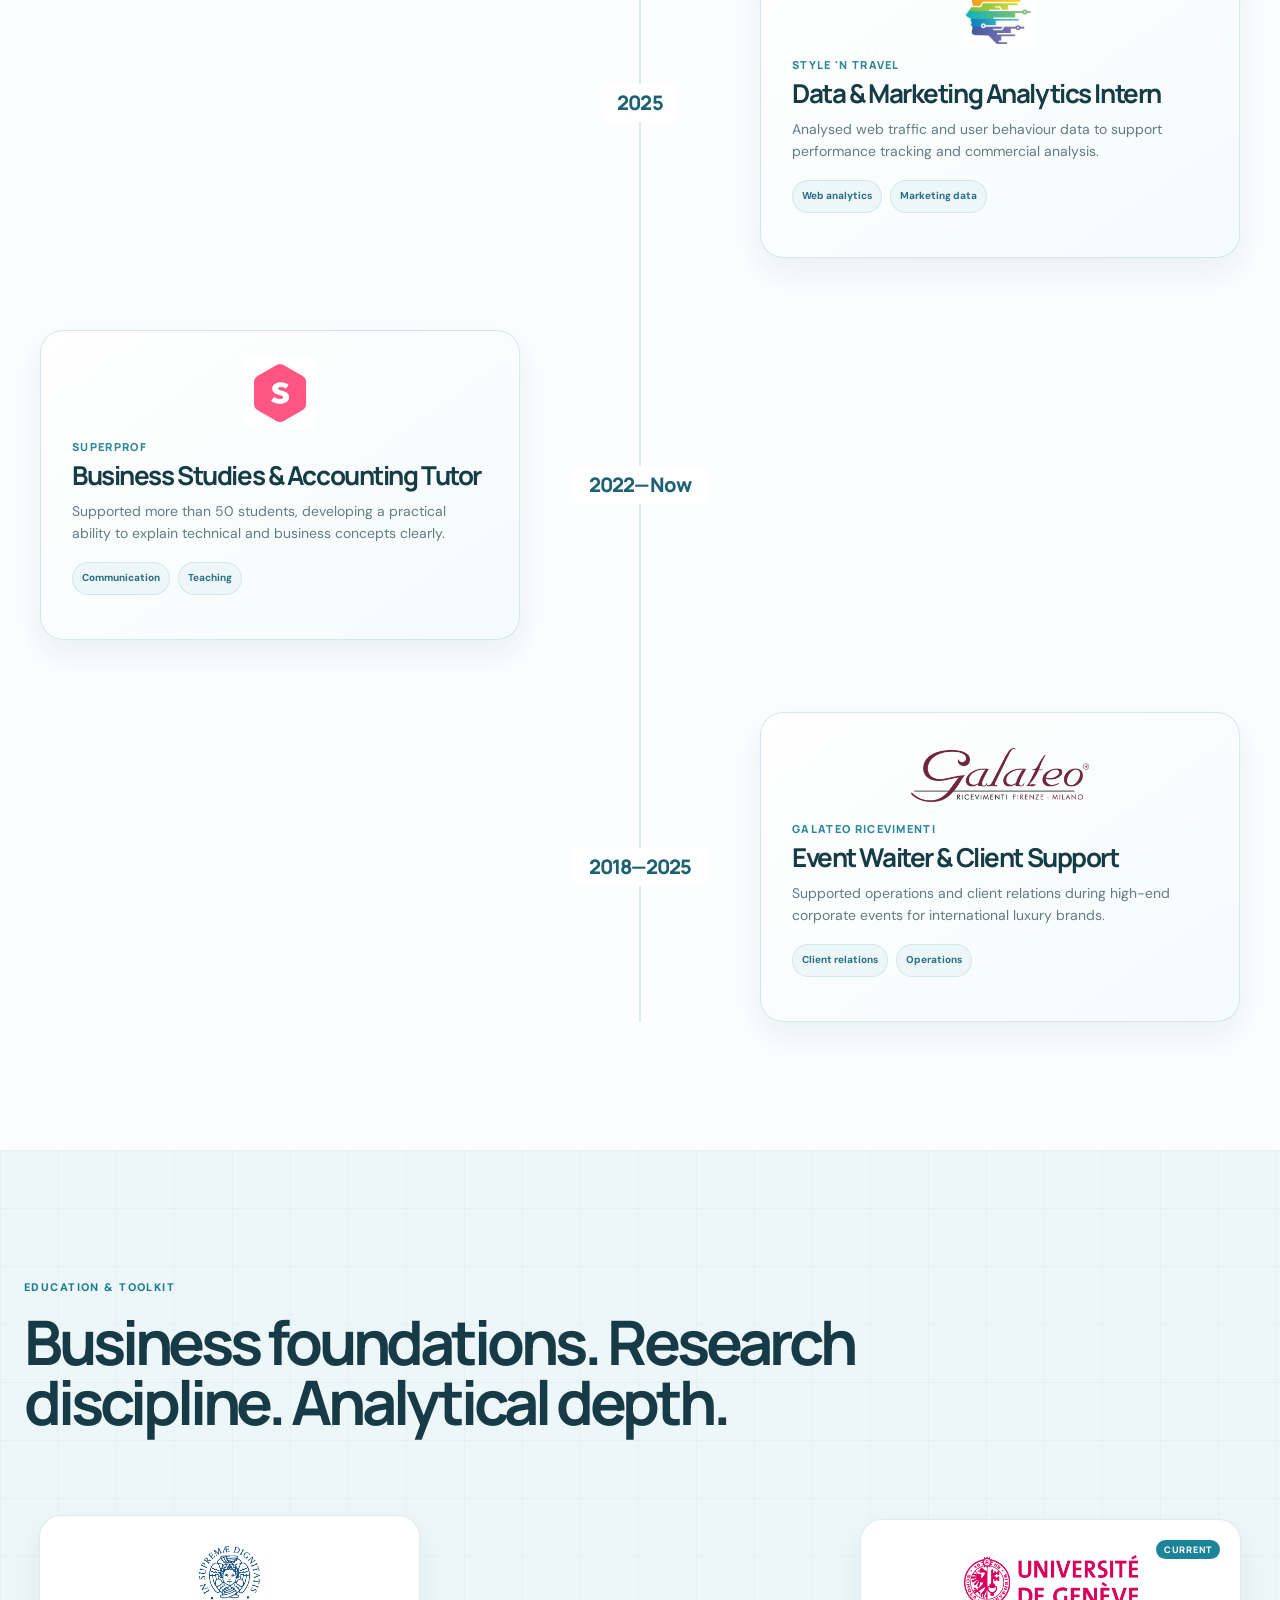
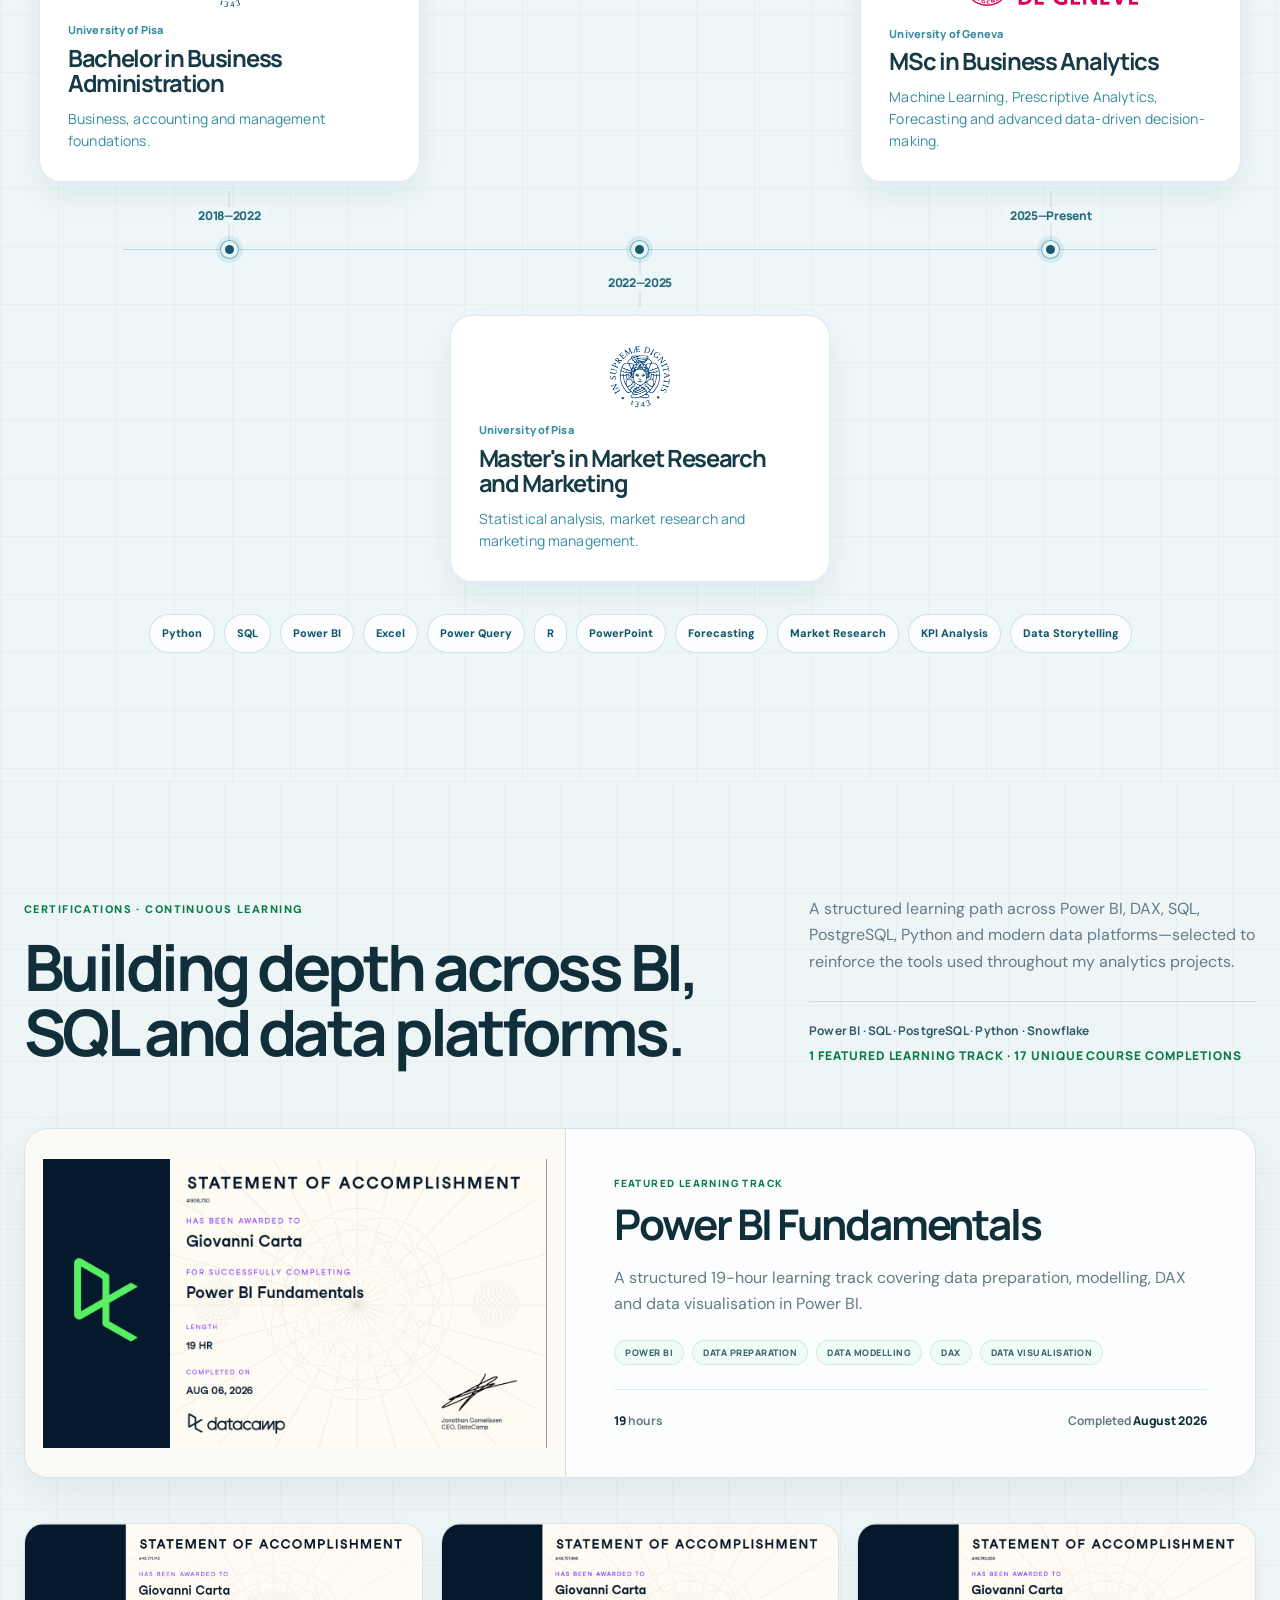
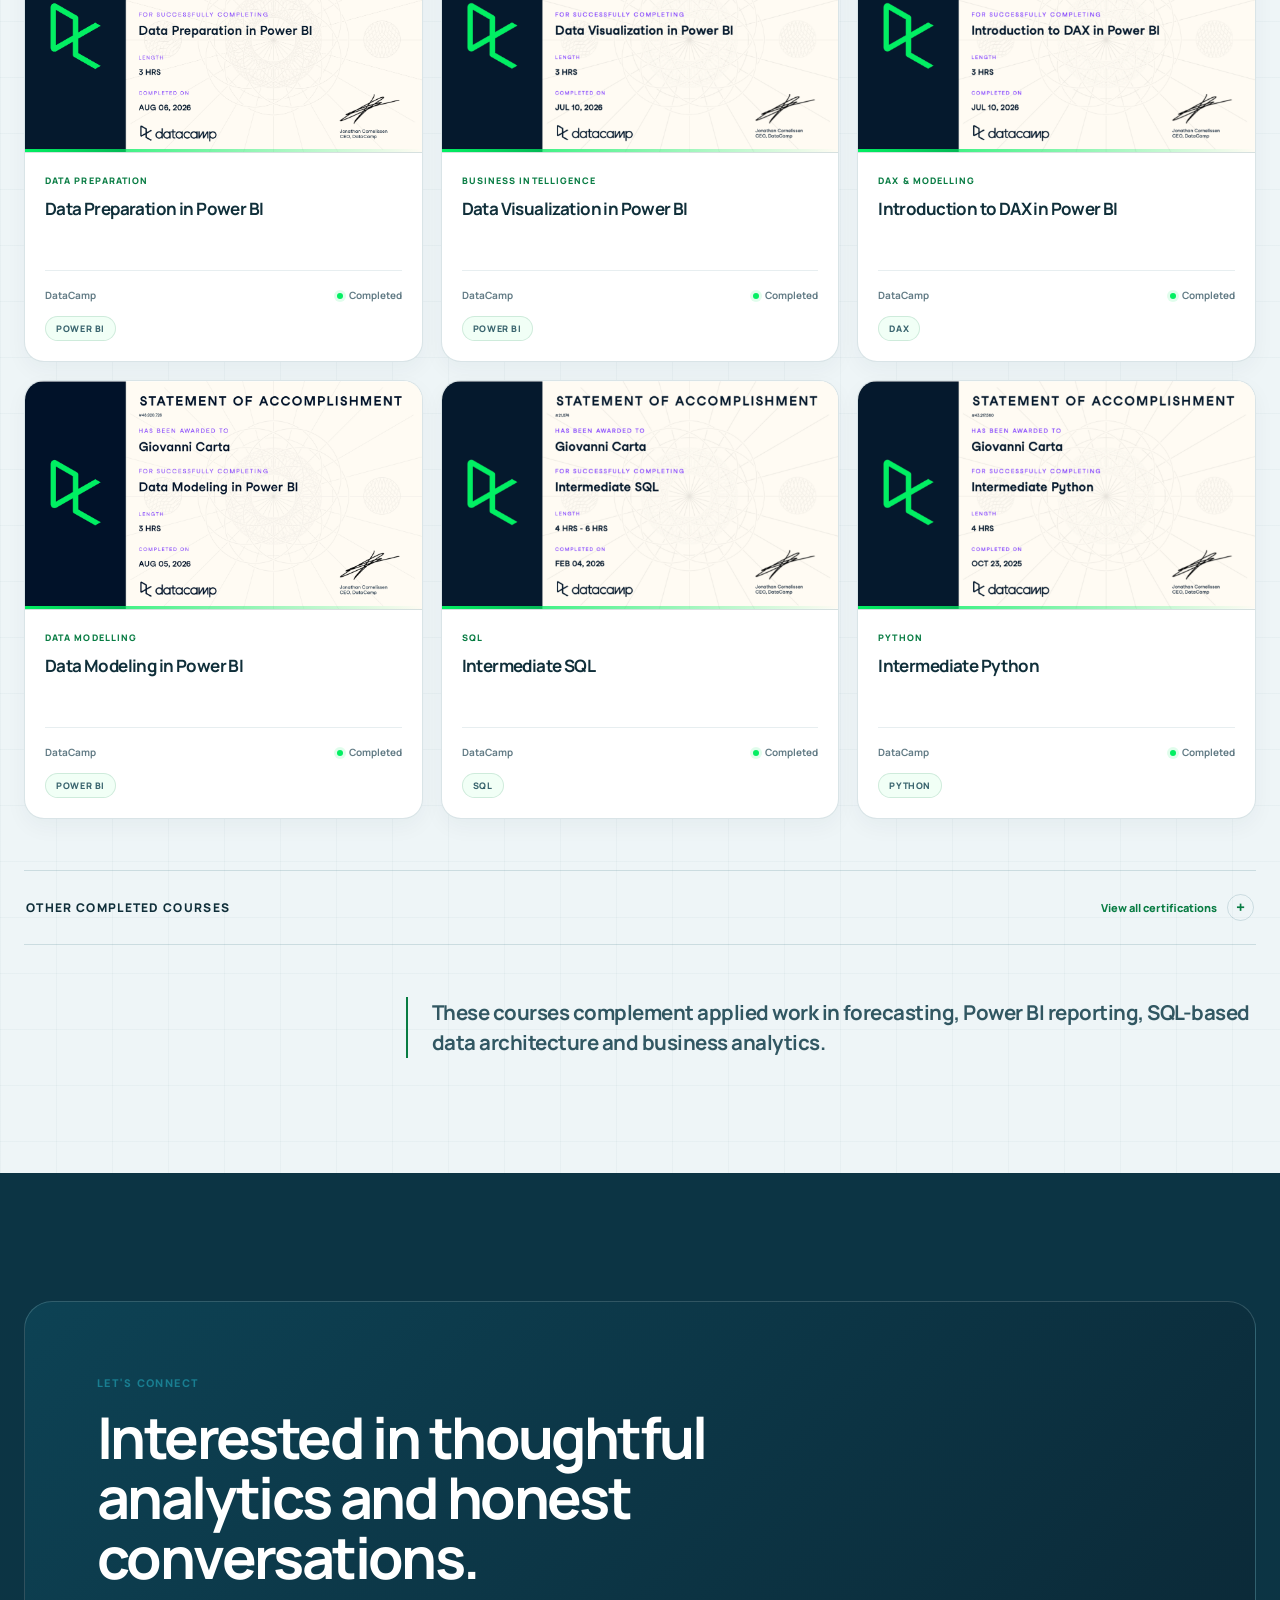
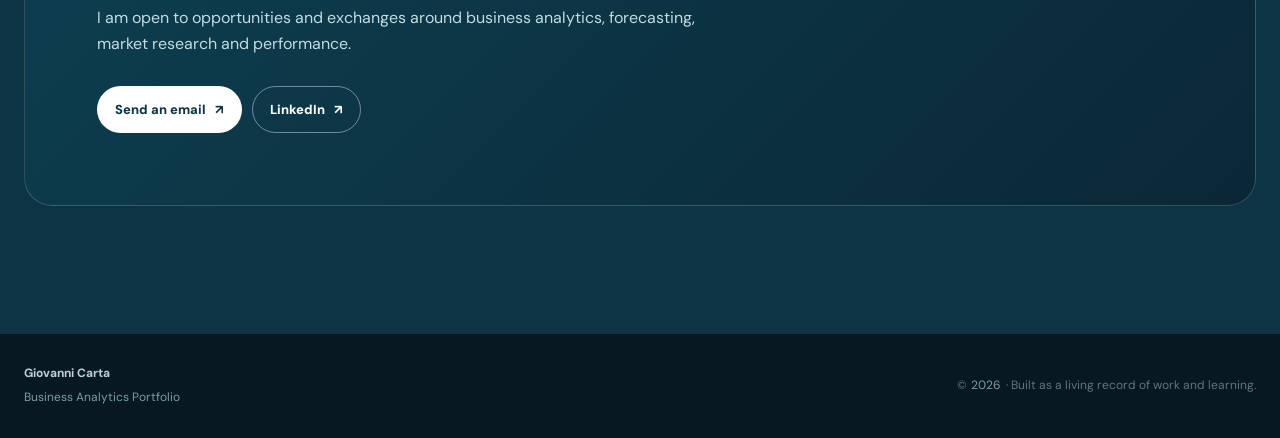
==== commit 2d3c324b: "Update 07.08" ====
--- a/index.html
+++ b/index.html
@@ -311,12 +311,31 @@
             <p>A structured learning path across Power BI, DAX, SQL, PostgreSQL, Python and modern data platforms—selected to reinforce the tools used throughout my analytics projects.</p>
             <div class="certifications-summary" aria-label="Learning areas and course count">
               <span>Power BI · SQL · PostgreSQL · Python · Snowflake</span>
-              <strong>12 unique course completions</strong>
+              <strong>1 featured learning track · 17 unique course completions</strong>
             </div>
           </div>
         </div>
 
+        <article class="certification-track reveal" tabindex="0" aria-labelledby="power-bi-fundamentals-title">
+          <figure class="certification-track__preview">
+            <img src="assets/Documents/Courses_Data_Camp/PowerBI_Power_BI_Fundamentals-Statement%20of%20Accomplishment.png" alt="DataCamp statement of accomplishment for the Power BI Fundamentals learning track" loading="lazy" decoding="async">
+          </figure>
+          <div class="certification-track__body">
+            <p class="certification-track__eyebrow">Featured learning track</p>
+            <h3 id="power-bi-fundamentals-title">Power BI Fundamentals</h3>
+            <p class="certification-track__description">A structured 19-hour learning track covering data preparation, modelling, DAX and data visualisation in Power BI.</p>
+            <div class="certification-track__skills" aria-label="Skills covered">
+              <span>Power BI</span><span>Data Preparation</span><span>Data Modelling</span><span>DAX</span><span>Data Visualisation</span>
+            </div>
+            <div class="certification-track__meta"><span><strong>19</strong> hours</span><span>Completed <strong>August 2026</strong></span></div>
+          </div>
+        </article>
+
         <div class="certifications-featured" role="list" aria-label="Featured certifications">
+          <article class="certification-card reveal" role="listitem" tabindex="0">
+            <figure class="certification-card__preview"><img src="assets/images/certifications/Data_preparation_in_powerbi.png" alt="DataCamp certificate for Data Preparation in Power BI" loading="lazy" decoding="async"></figure>
+            <div class="certification-card__body"><p class="certification-card__category">Data preparation</p><h3>Data Preparation in Power BI</h3><div class="certification-card__meta"><span>DataCamp</span><span>Completed</span></div><span class="certification-card__tag">Power BI</span></div>
+          </article>
           <article class="certification-card reveal" role="listitem" tabindex="0">
             <figure class="certification-card__preview"><img src="assets/images/certifications/datacamp-powerbi-visualization.png" alt="DataCamp certificate for Data Visualization in Power BI" loading="lazy" decoding="async"></figure>
             <div class="certification-card__body"><p class="certification-card__category">Business intelligence</p><h3>Data Visualization in Power BI</h3><div class="certification-card__meta"><span>DataCamp</span><span>Completed</span></div><span class="certification-card__tag">Power BI</span></div>
@@ -336,10 +355,6 @@
           <article class="certification-card reveal delay-2" role="listitem" tabindex="0">
             <figure class="certification-card__preview"><img src="assets/images/certifications/datacamp-intermediate-python.png" alt="DataCamp certificate for Intermediate Python" loading="lazy" decoding="async"></figure>
             <div class="certification-card__body"><p class="certification-card__category">Python</p><h3>Intermediate Python</h3><div class="certification-card__meta"><span>DataCamp</span><span>Completed</span></div><span class="certification-card__tag">Python</span></div>
-          </article>
-          <article class="certification-card reveal delay-2" role="listitem" tabindex="0">
-            <figure class="certification-card__preview"><img src="assets/images/certifications/datacamp-snowflake.png" alt="DataCamp certificate for Introduction to Snowflake" loading="lazy" decoding="async"></figure>
-            <div class="certification-card__body"><p class="certification-card__category">Data platform</p><h3>Introduction to Snowflake</h3><div class="certification-card__meta"><span>DataCamp</span><span>Completed</span></div><span class="certification-card__tag">Snowflake</span></div>
           </article>
         </div>
 
@@ -356,15 +371,26 @@
             <section class="certification-group" aria-labelledby="certifications-sql">
               <p class="certification-group__label" id="certifications-sql">SQL &amp; PostgreSQL</p>
               <div class="certification-list">
+                <article><div><h3>Introduction to SQL</h3><p>SQL · DataCamp</p></div><span><i aria-hidden="true">✓</i> Completed</span></article>
                 <article><div><h3>Joining Data in SQL</h3><p>SQL · DataCamp</p></div><span><i aria-hidden="true">✓</i> Completed</span></article>
                 <article><div><h3>Functions for Manipulating Data in PostgreSQL</h3><p>PostgreSQL · DataCamp</p></div><span><i aria-hidden="true">✓</i> Completed</span></article>
-                <article><div><h3>PostgreSQL Summary Stats and Window Functions</h3><p>PostgreSQL · DataCamp</p></div><span><i aria-hidden="true">✓</i> Completed</span></article>
+                <article><div><h3>PostgreSQL Summary Statistics and Window Functions</h3><p>PostgreSQL · DataCamp</p></div><span><i aria-hidden="true">✓</i> Completed</span></article>
                 <article><div><h3>Data Manipulation in SQL</h3><p>SQL · DataCamp</p></div><span><i aria-hidden="true">✓</i> Completed</span></article>
               </div>
             </section>
-            <section class="certification-group certification-group--featured-paths" aria-labelledby="certifications-platforms">
-              <p class="certification-group__label" id="certifications-platforms">Python &amp; Data Platforms</p>
-              <div><span aria-hidden="true">↗</span><p>The verified courses in this learning path are prioritised in the featured selection above.</p></div>
+            <section class="certification-group" aria-labelledby="certifications-python-r">
+              <p class="certification-group__label" id="certifications-python-r">Python &amp; R</p>
+              <div class="certification-list">
+                <article><div><h3>Python Toolbox</h3><p>Python · DataCamp</p></div><span><i aria-hidden="true">✓</i> Completed</span></article>
+                <article><div><h3>Writing Efficient R Code</h3><p>R · DataCamp</p></div><span><i aria-hidden="true">✓</i> Completed</span></article>
+                <article><div><h3>Intermediate R</h3><p>R · DataCamp</p></div><span><i aria-hidden="true">✓</i> Completed</span></article>
+              </div>
+            </section>
+            <section class="certification-group" aria-labelledby="certifications-platforms">
+              <p class="certification-group__label" id="certifications-platforms">Data Platforms</p>
+              <div class="certification-list">
+                <article><div><h3>Introduction to Snowflake</h3><p>Data platform · DataCamp</p></div><span><i aria-hidden="true">✓</i> Completed</span></article>
+              </div>
             </section>
           </div>
         </details>
--- a/assets/css/style.css
+++ b/assets/css/style.css
@@ -1212,6 +1212,41 @@
   text-transform: uppercase;
 }
 
+.certification-track {
+  display: grid;
+  grid-template-columns: minmax(0, .44fr) minmax(0, .56fr);
+  min-height: 350px;
+  overflow: hidden;
+  margin-bottom: clamp(28px, 3.5vw, 46px);
+  border: 1px solid var(--cert-line);
+  border-radius: 24px;
+  outline: none;
+  background: rgba(255,255,255,.82);
+  box-shadow: 0 14px 38px rgba(16,47,58,.065);
+  transition: transform 350ms cubic-bezier(.22,1,.36,1), border-color 350ms, box-shadow 350ms;
+}
+
+.certification-track:hover,
+.certification-track:focus-visible {
+  border-color: rgba(8,124,67,.38);
+  box-shadow: 0 20px 46px rgba(16,47,58,.10);
+  transform: translateY(-4px);
+}
+
+.certification-track:focus-visible { box-shadow: 0 0 0 3px rgba(3,239,98,.18), 0 20px 46px rgba(16,47,58,.10); }
+.certification-track__preview { display: grid; min-width: 0; margin: 0; padding: 18px; place-items: center; border-right: 1px solid var(--cert-line); background: #fbfaf5; }
+.certification-track__preview img { display: block; width: 100%; height: 100%; object-fit: contain; transition: transform 350ms cubic-bezier(.22,1,.36,1); }
+.certification-track:hover .certification-track__preview img,
+.certification-track:focus-visible .certification-track__preview img { transform: scale(1.02); }
+.certification-track__body { display: flex; min-width: 0; padding: clamp(28px,4vw,48px); flex-direction: column; }
+.certification-track__eyebrow { margin: 0 0 12px; color: var(--cert-accent-dark); font: 800 10px/1.3 "Manrope",sans-serif; letter-spacing: .14em; text-transform: uppercase; }
+.certification-track h3 { margin: 0; color: var(--cert-ink); font-size: clamp(32px,3.3vw,48px); line-height: 1.05; letter-spacing: -.05em; }
+.certification-track__description { max-width: 650px; margin: 18px 0 0; color: var(--cert-muted); font-size: clamp(15px,1.25vw,18px); line-height: 1.65; }
+.certification-track__skills { display: flex; flex-wrap: wrap; gap: 8px; margin-top: 22px; }
+.certification-track__skills span { padding: 7px 10px; border: 1px solid rgba(8,124,67,.14); border-radius: 999px; color: #39646e; background: rgba(3,239,98,.05); font: 800 9px/1 "Manrope",sans-serif; letter-spacing: .055em; text-transform: uppercase; }
+.certification-track__meta { display: flex; justify-content: space-between; gap: 18px; margin-top: auto; padding-top: 23px; border-top: 1px solid rgba(20,91,108,.11); color: var(--cert-muted); font: 700 12px/1.4 "Manrope",sans-serif; }
+.certification-track__meta strong { color: var(--cert-ink); font-weight: 800; }
+
 .certifications-featured {
   display: grid;
   grid-template-columns: repeat(3, minmax(0, 1fr));
@@ -1400,7 +1435,7 @@
 
 .certifications-groups {
   display: grid;
-  grid-template-columns: repeat(3, minmax(0, 1fr));
+  grid-template-columns: repeat(4, minmax(0, 1fr));
   gap: 18px;
   padding: 8px 0 30px;
 }
@@ -1511,19 +1546,8 @@
 
 @media (max-width: 1200px) {
   .certifications-featured {
-    grid-template-columns: none;
-    grid-auto-columns: minmax(280px, 31vw);
-    grid-auto-flow: column;
+    grid-template-columns: repeat(2, minmax(0, 1fr));
     gap: 18px;
-    overflow-x: auto;
-    padding: 6px 4px 24px;
-    scroll-padding-inline: 4px;
-    scroll-snap-type: x mandatory;
-    scrollbar-width: thin;
-  }
-
-  .certification-card {
-    scroll-snap-align: start;
   }
 
   .certification-card h3 {
@@ -1542,10 +1566,6 @@
     max-width: 680px;
   }
 
-  .certifications-featured {
-    grid-auto-columns: minmax(285px, 44vw);
-  }
-
   .certifications-groups {
     grid-template-columns: repeat(2, minmax(0, 1fr));
   }
@@ -1553,6 +1573,15 @@
   .certification-group--featured-paths {
     grid-column: 1 / -1;
   }
+}
+
+@media (max-width: 720px) {
+  .certification-track { grid-template-columns: 1fr; }
+  .certification-track__preview { aspect-ratio: 1198 / 686; padding: 0; border-right: 0; border-bottom: 1px solid var(--cert-line); }
+  .certification-track__body { padding: 28px 24px; }
+  .certification-track__meta { align-items: flex-start; flex-direction: column; gap: 7px; }
+  .certifications-featured,
+  .certifications-groups { grid-template-columns: 1fr; }
 }
 
 @media (max-width: 560px) {
@@ -1565,10 +1594,9 @@
   }
 
   .certifications-featured {
-    width: calc(100% + 17px);
-    grid-auto-columns: minmax(278px, 84vw);
-    margin-right: -17px;
-    padding-right: 17px;
+    width: 100%;
+    margin-right: 0;
+    padding-right: 0;
   }
 
   .certification-card {
@@ -1599,6 +1627,8 @@
 }
 
 @media (prefers-reduced-motion: reduce) {
+  .certification-track,
+  .certification-track__preview img,
   .certification-card,
   .certification-card__preview img {
     transition: none;
@@ -1610,6 +1640,11 @@
   .certification-card:focus-visible .certification-card__preview img {
     transform: none;
   }
+
+  .certification-track:hover,
+  .certification-track:focus-visible,
+  .certification-track:hover .certification-track__preview img,
+  .certification-track:focus-visible .certification-track__preview img { transform: none; }
 }
 
 
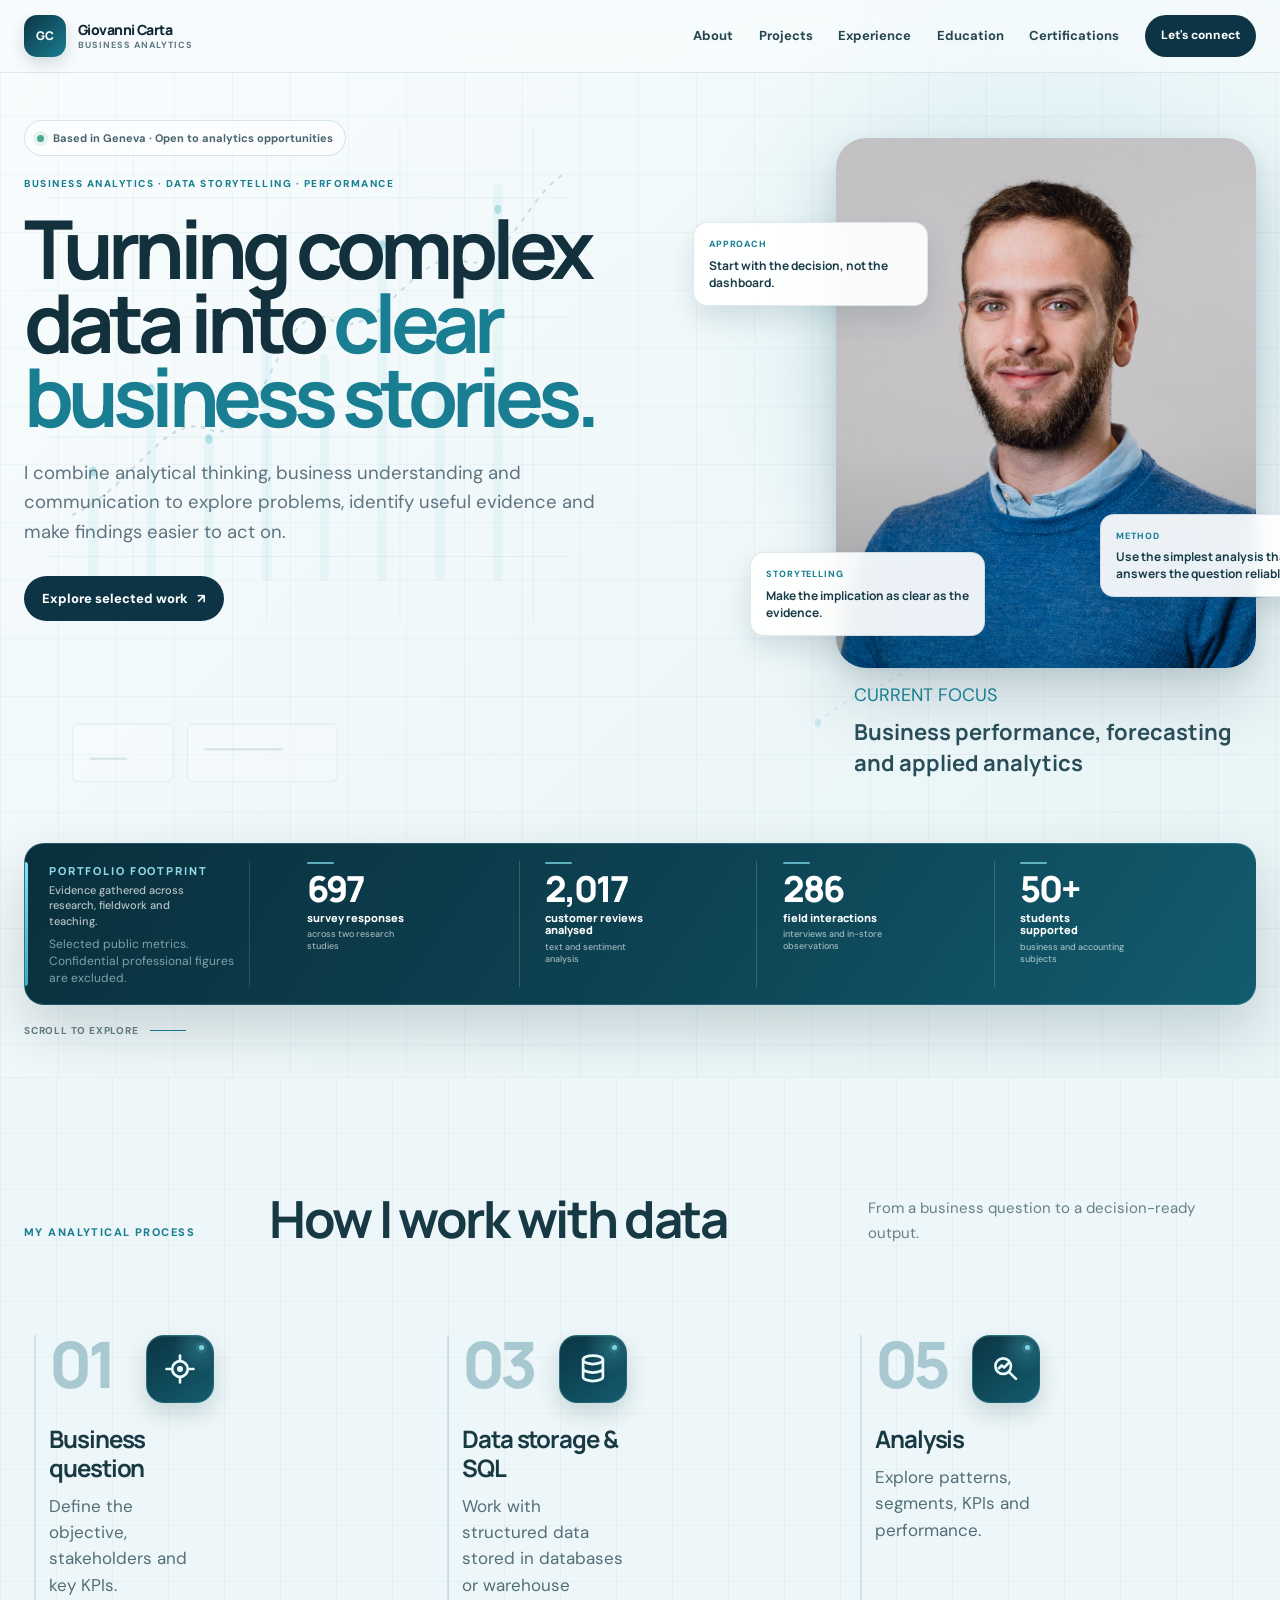
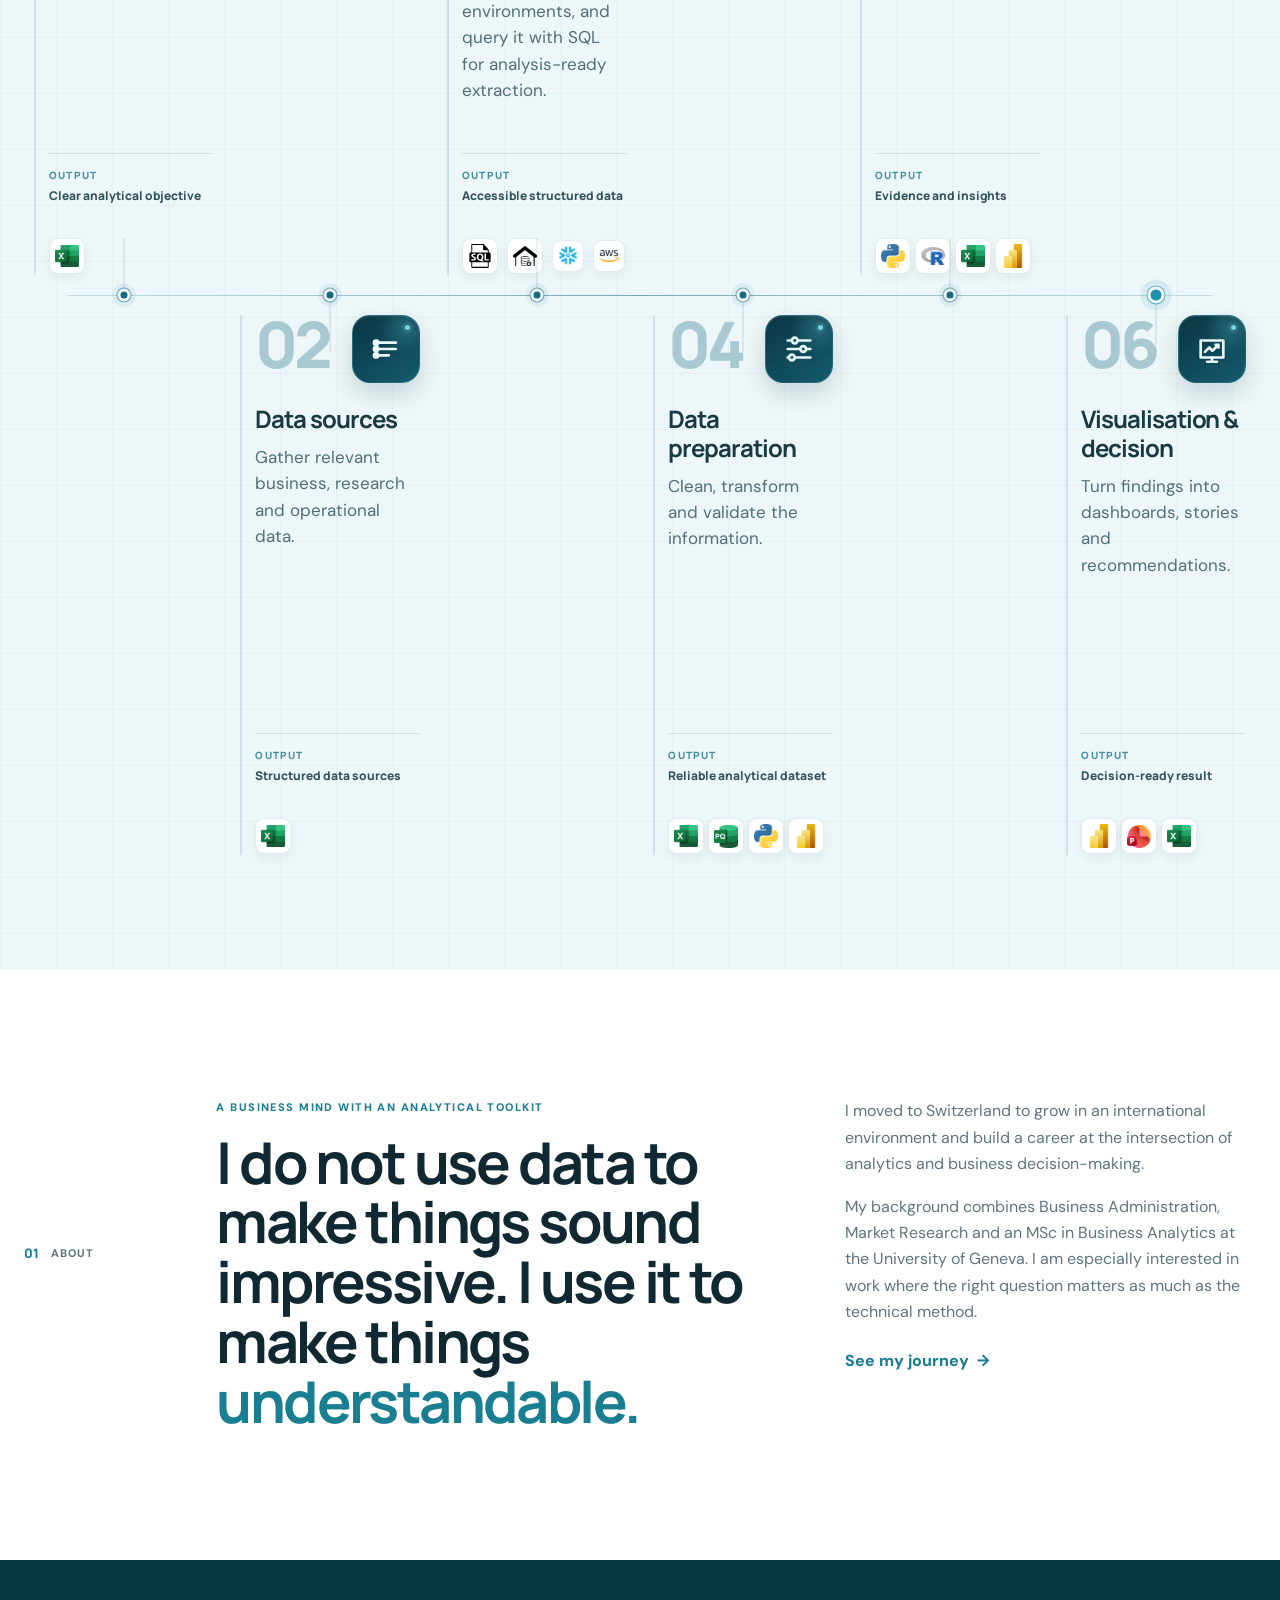
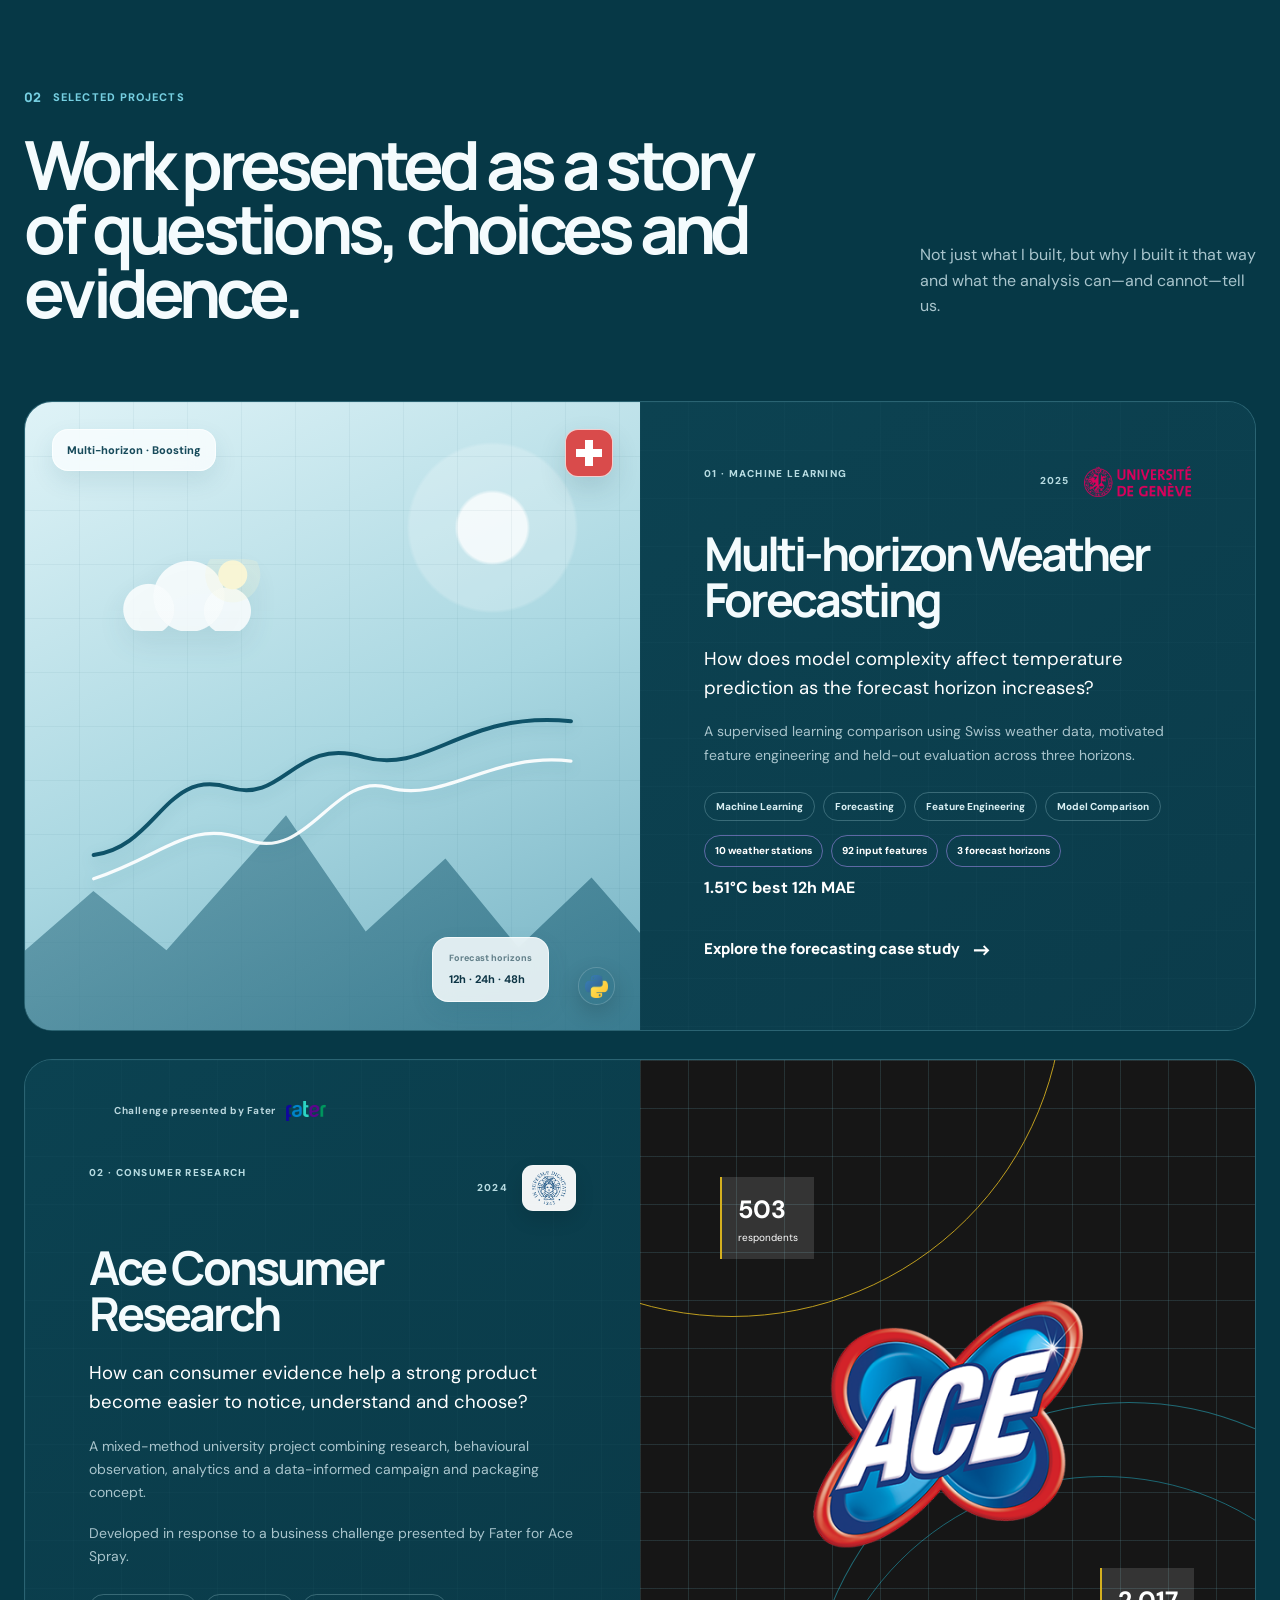
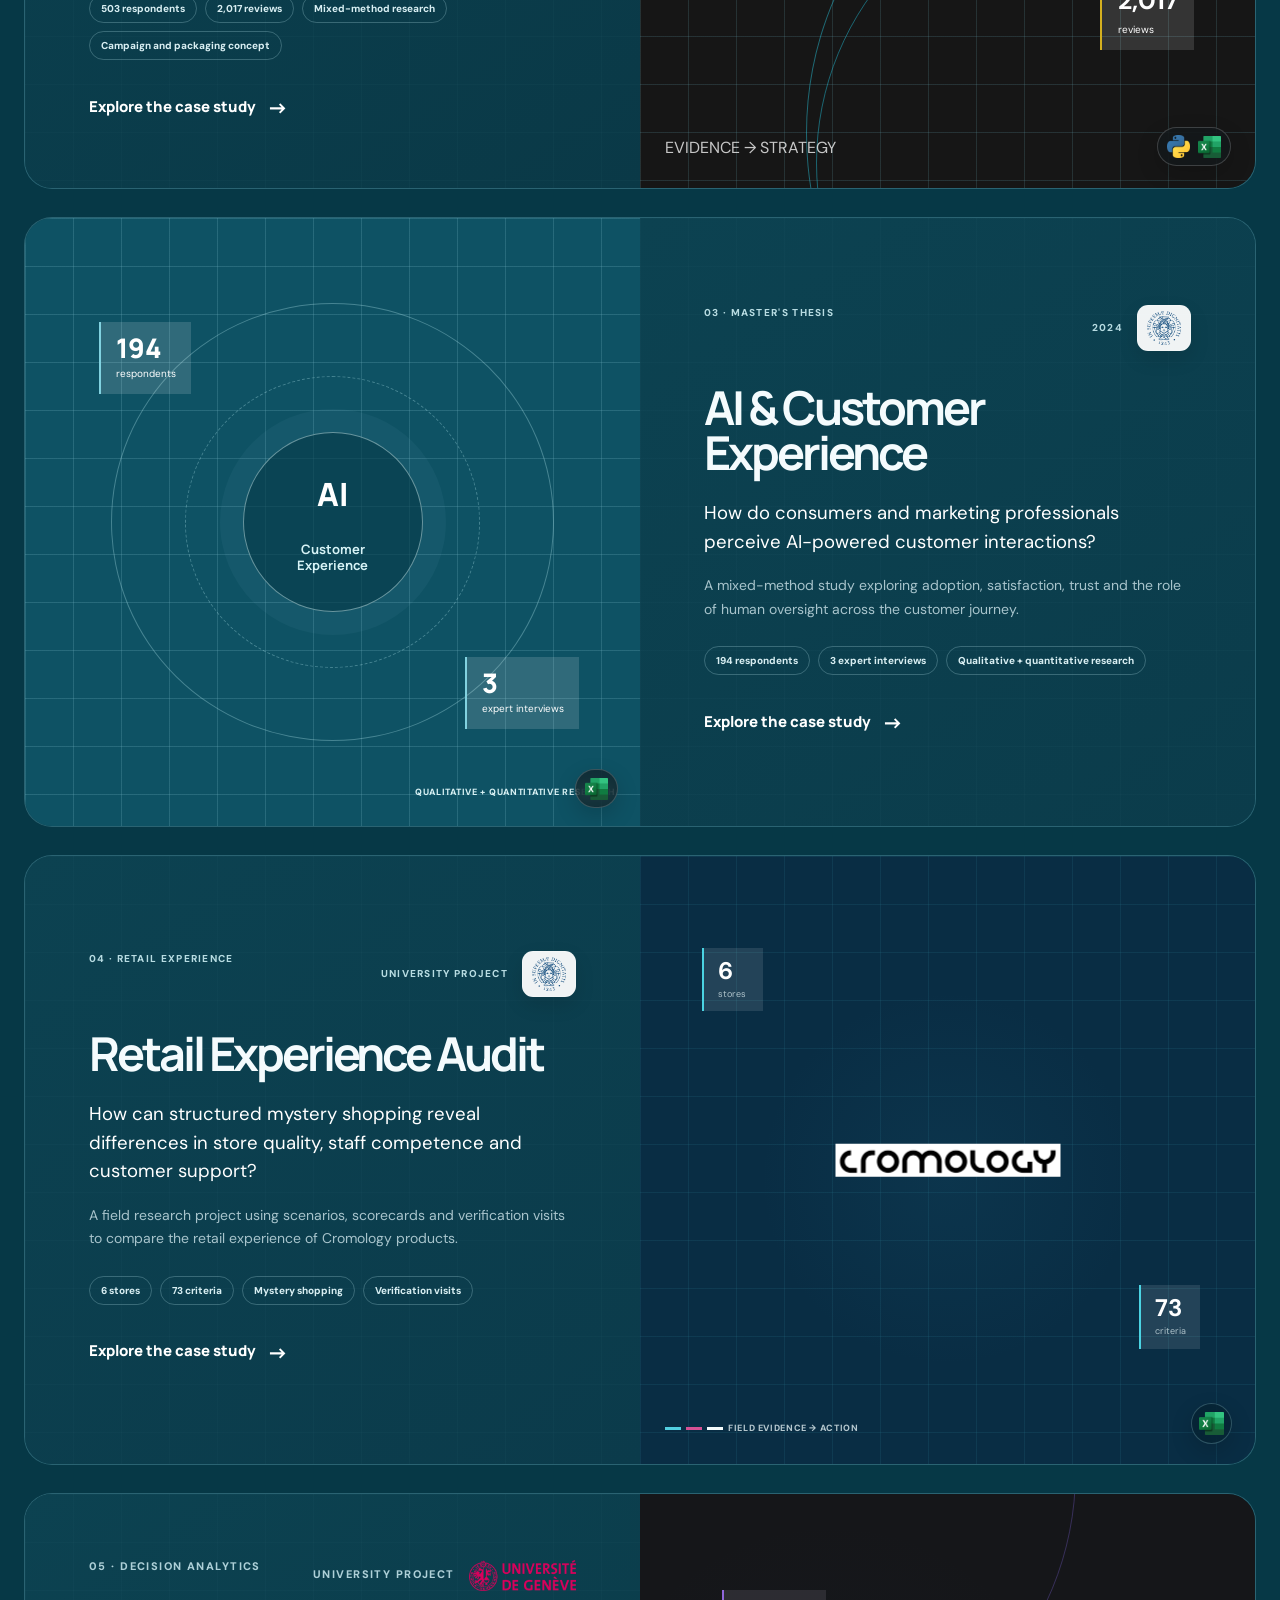
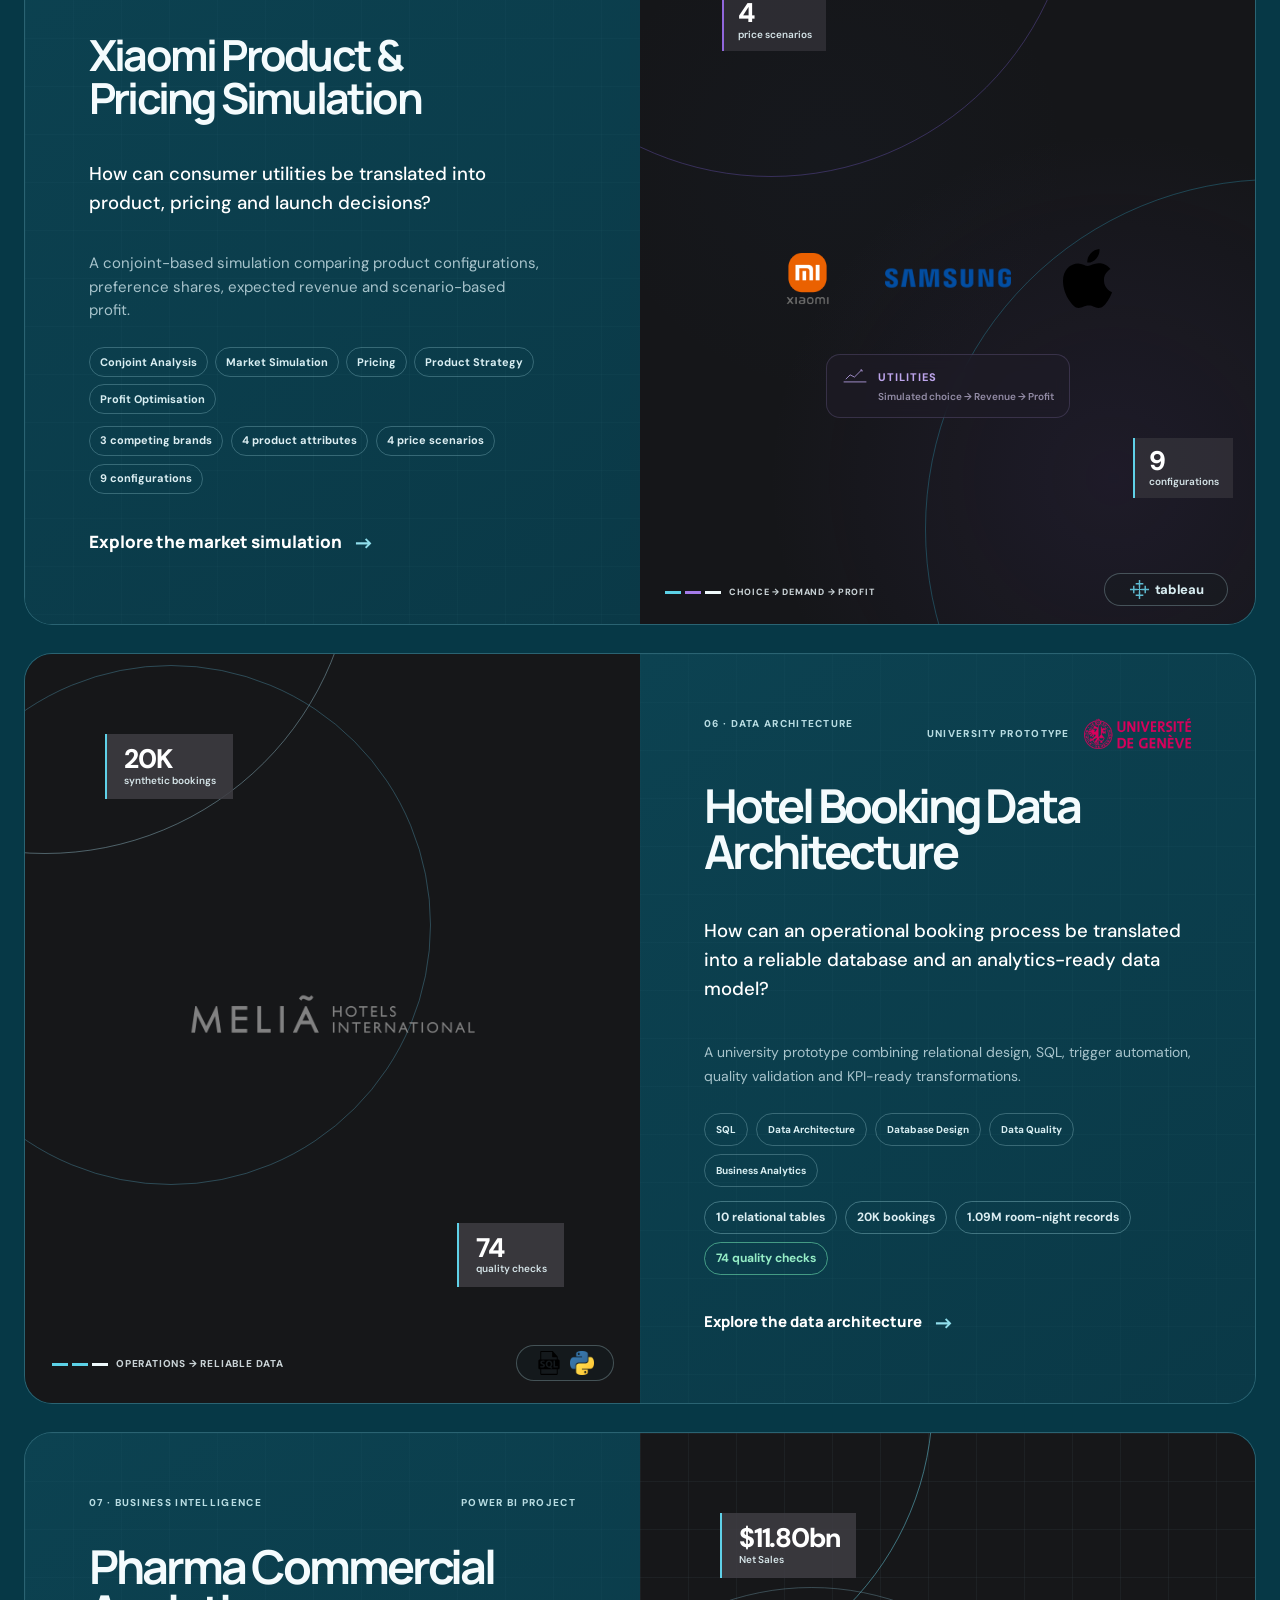
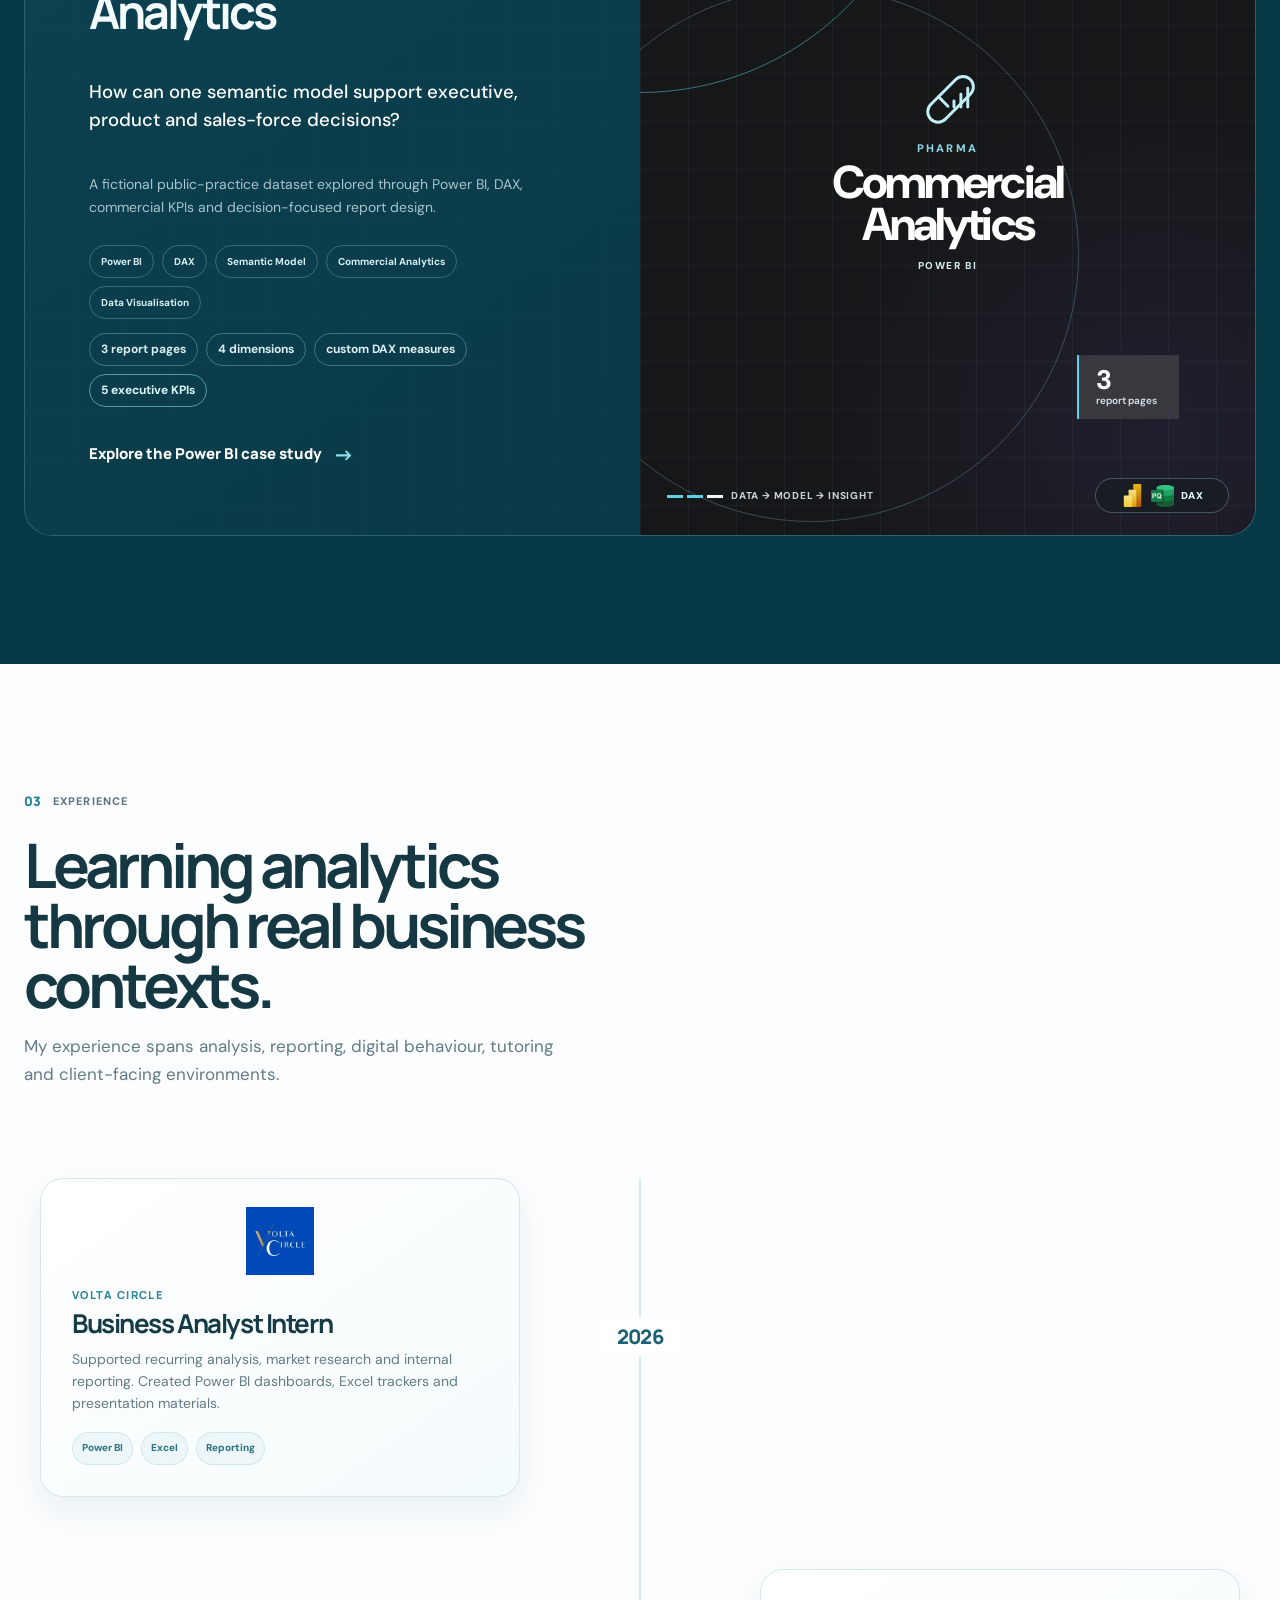
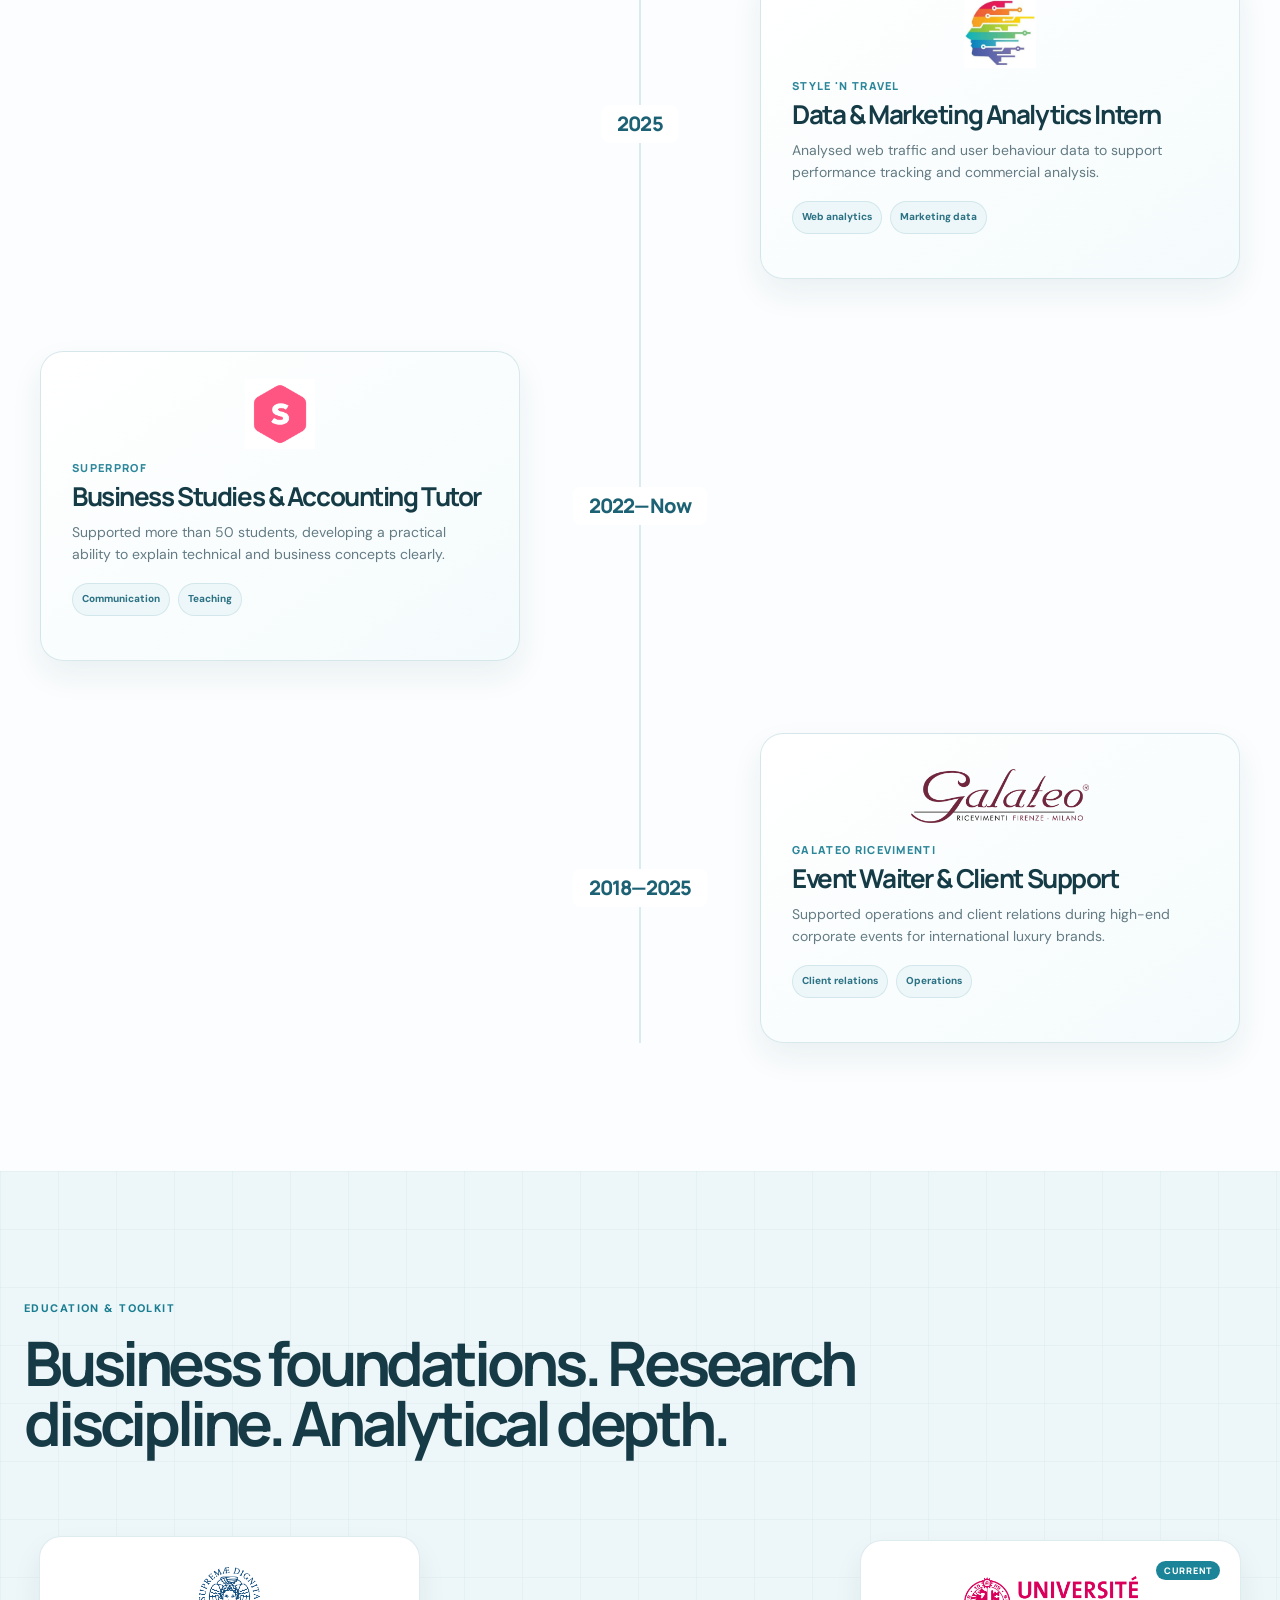
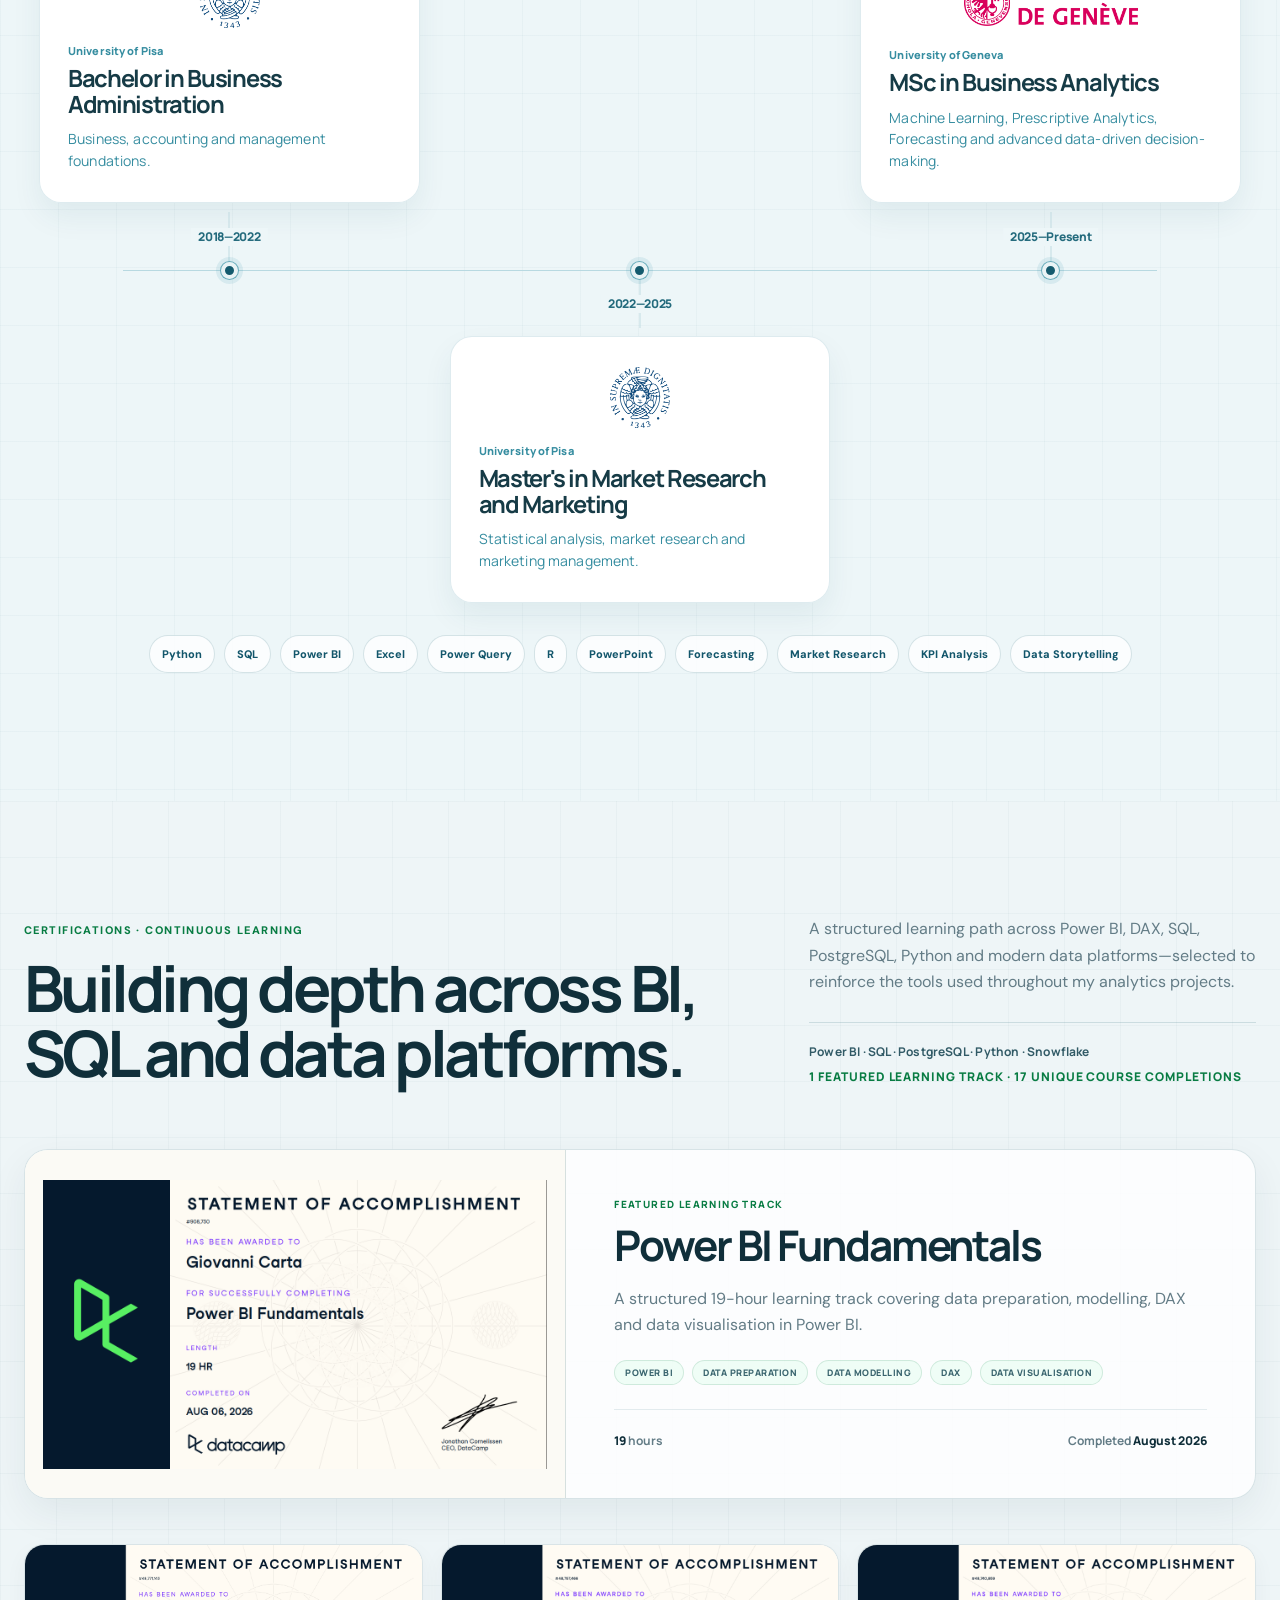
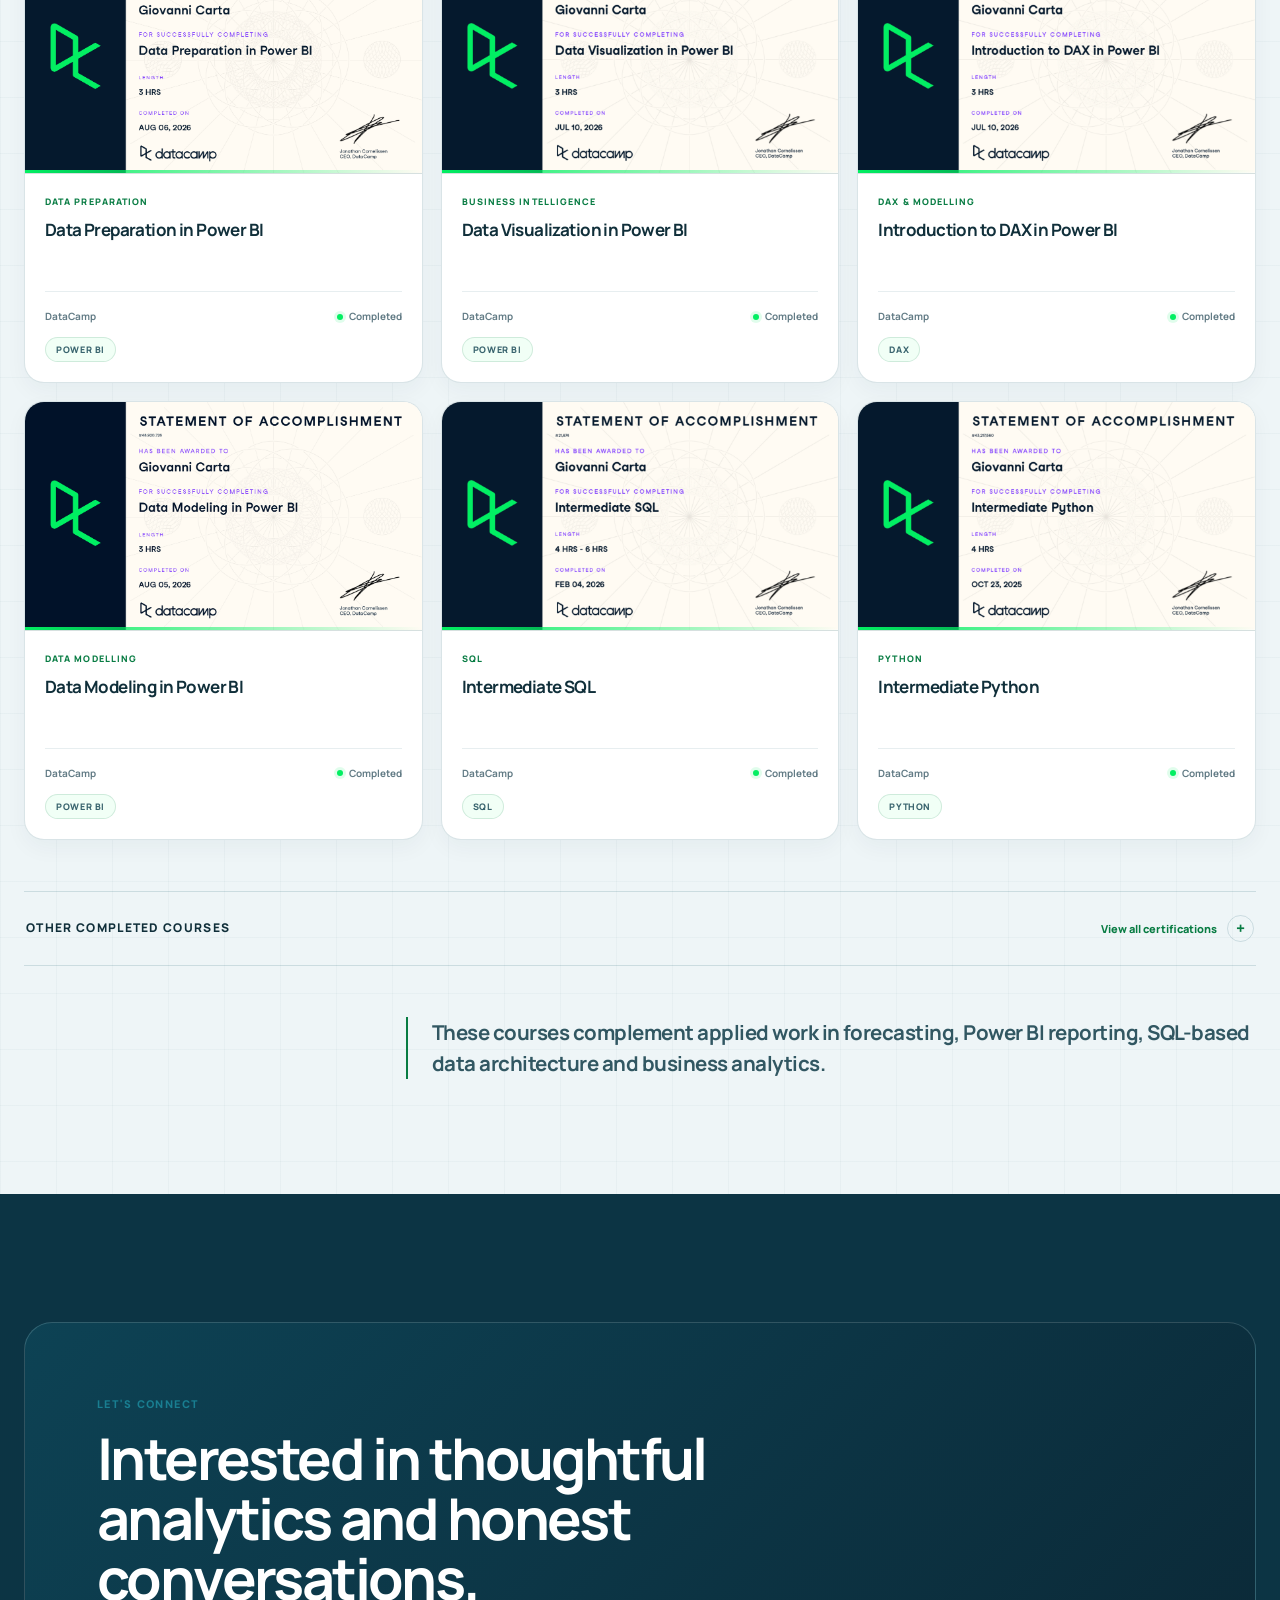
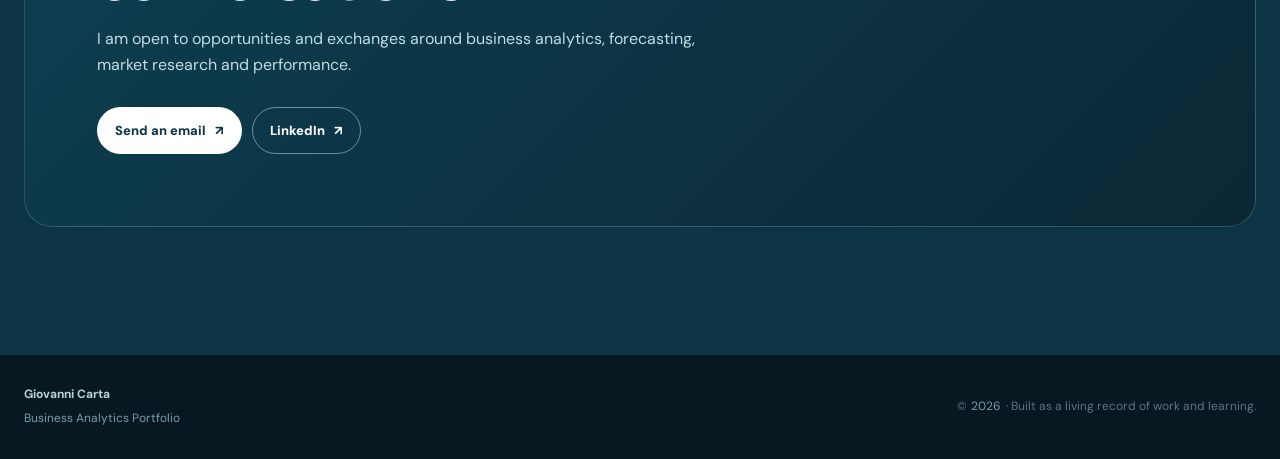
==== commit 31eb9a78: "update 2 07.08" ====
--- a/index.html
+++ b/index.html
@@ -79,7 +79,7 @@
         </div>
       </div>
       <div class="hero-proof">
-        <div class="hero-proof-intro"><p>Portfolio footprint</p><span>Evidence gathered across research, fieldwork and teaching.</span></div>
+        <div class="hero-proof-intro"><p>Portfolio footprint</p><span>Evidence gathered across research, fieldwork and teaching.</span><small class="hero-proof-disclosure">Selected public metrics. Confidential professional figures are excluded.</small></div>
         <div class="hero-proof-metrics">
           <div><strong data-count="697">697</strong><span>survey responses</span><small>across two research studies</small></div>
           <div><strong data-count="2017">2,017</strong><span>customer reviews analysed</span><small>text and sentiment analysis</small></div>
--- a/assets/css/style.css
+++ b/assets/css/style.css
@@ -643,6 +643,13 @@
   justify-content: flex-start;
   margin-top: 18px;
   transform: none;
+}
+
+#main-content > .hero .hero-proof-intro .hero-proof-disclosure {
+  display: block;
+  margin-top: 7px;
+  color: rgba(142, 176, 187, .88);
+  font: 400 12px/1.4 "DM Sans", sans-serif;
 }
 
 @media (min-width: 941px) {
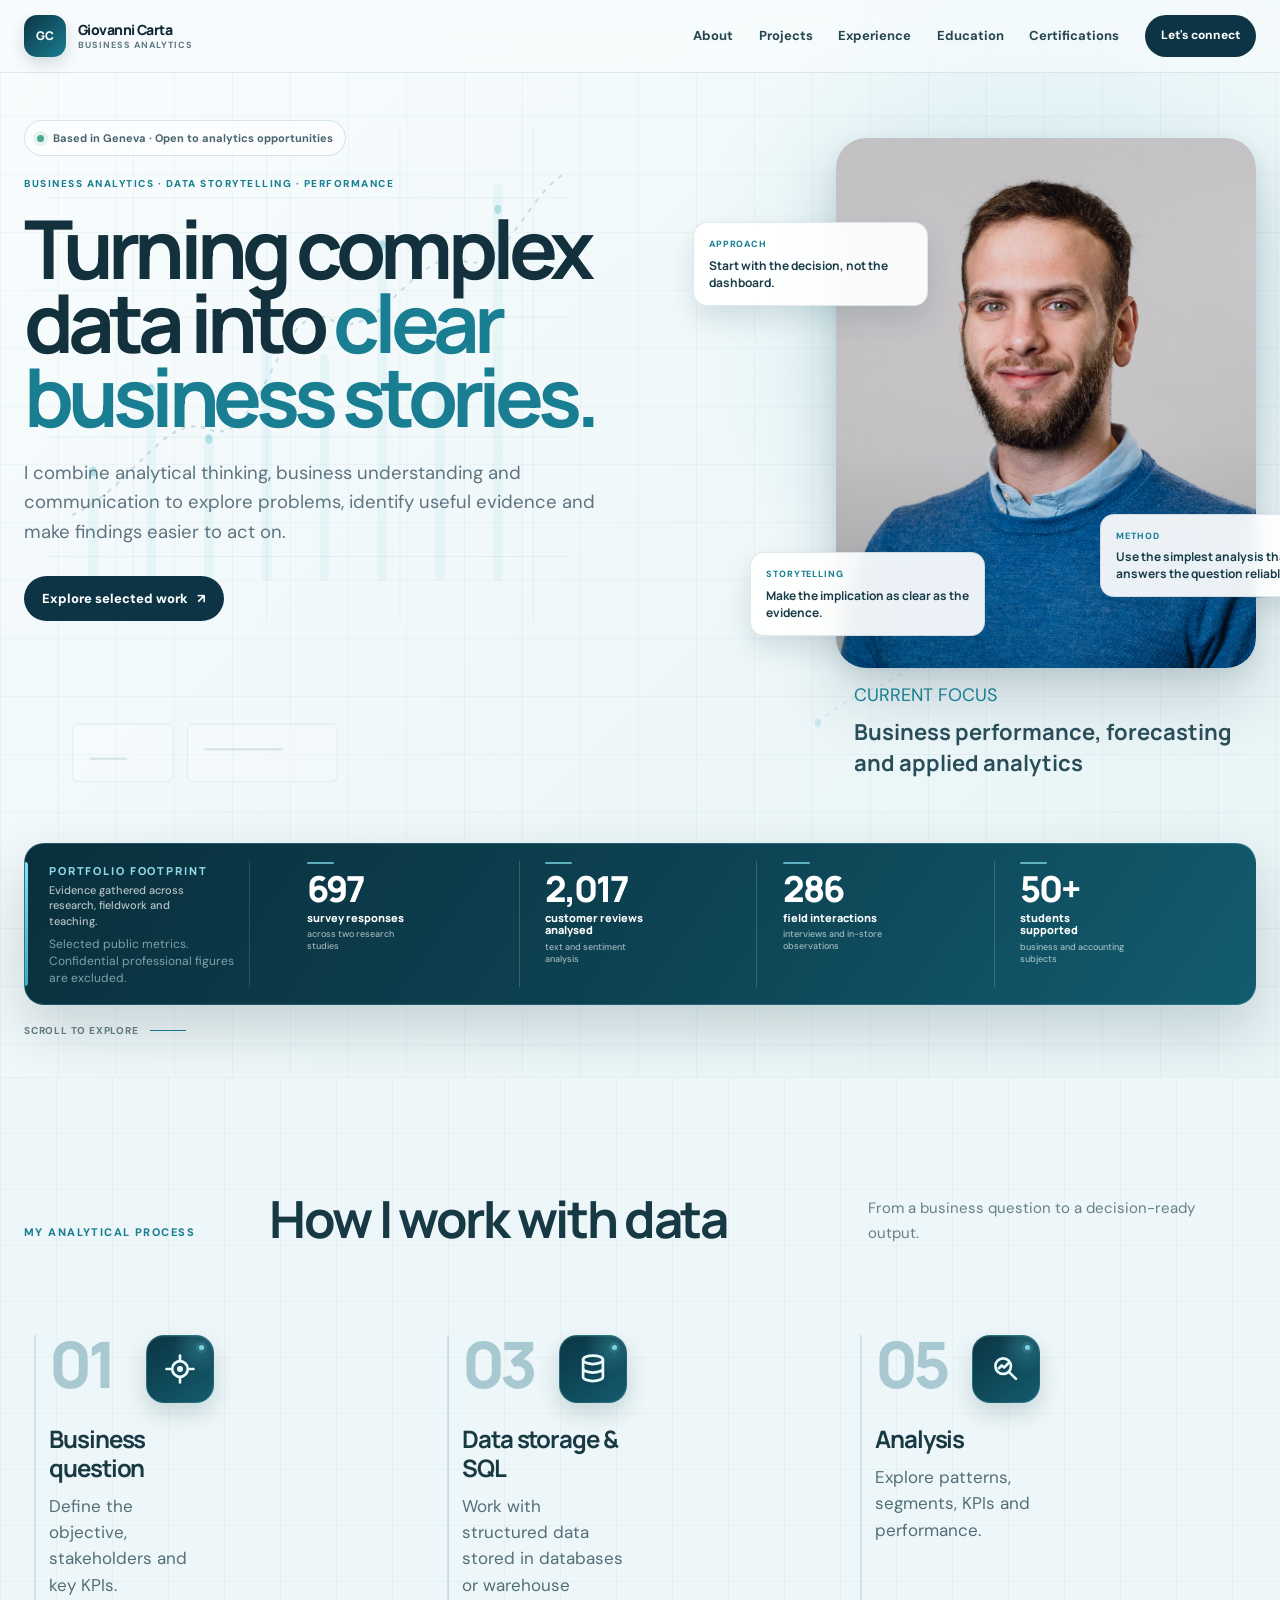
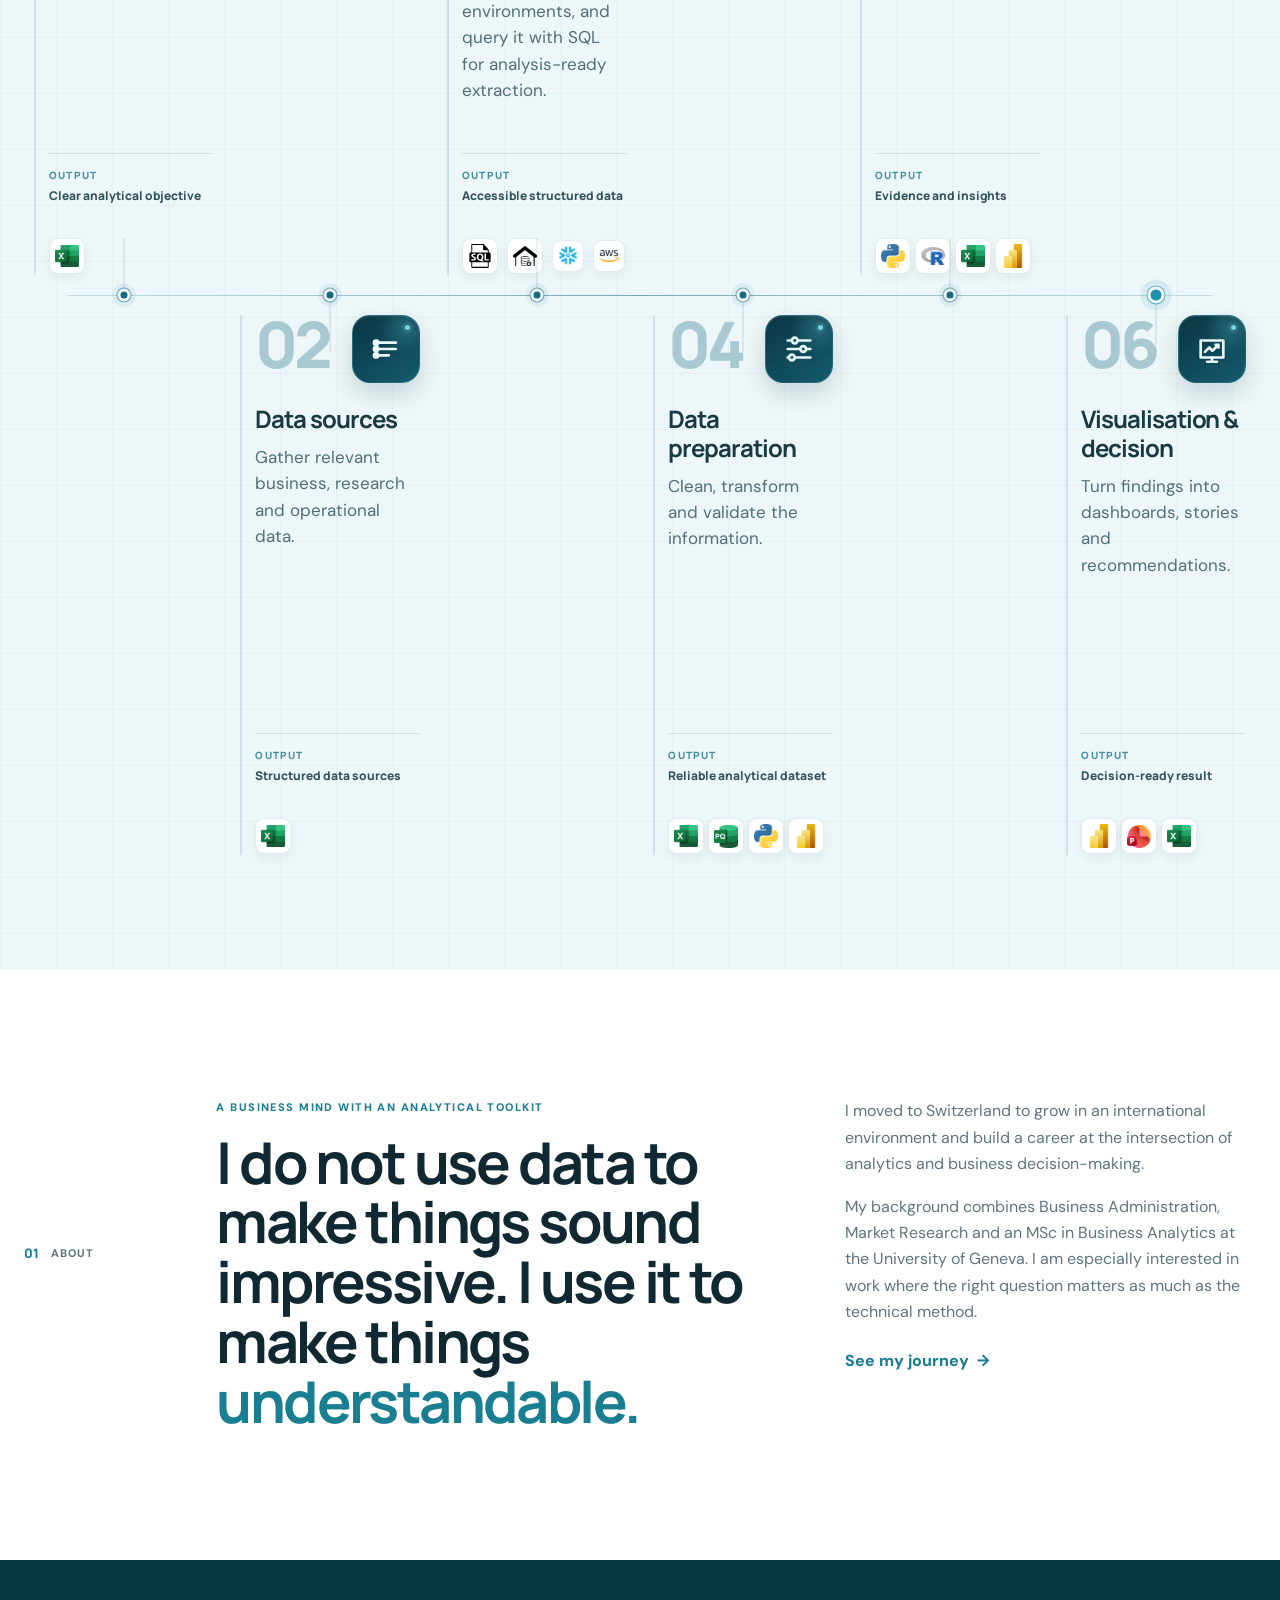
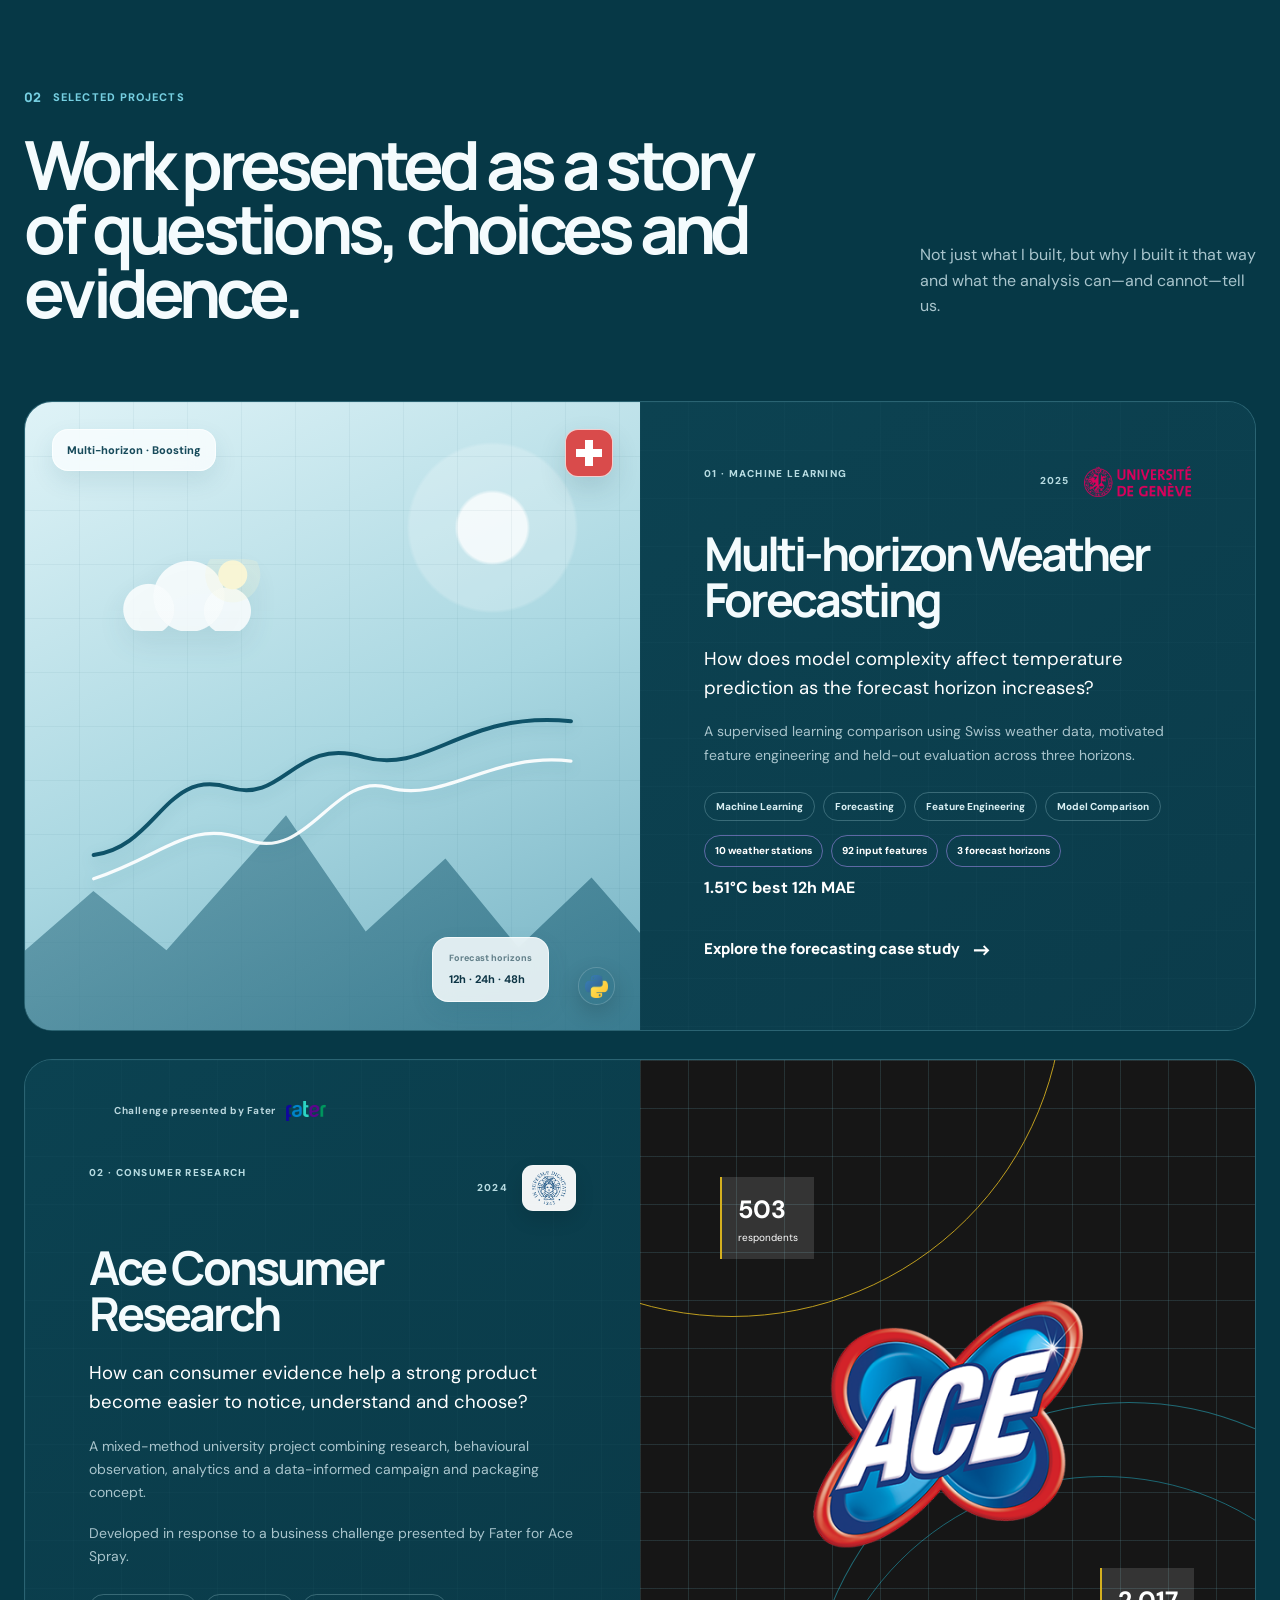
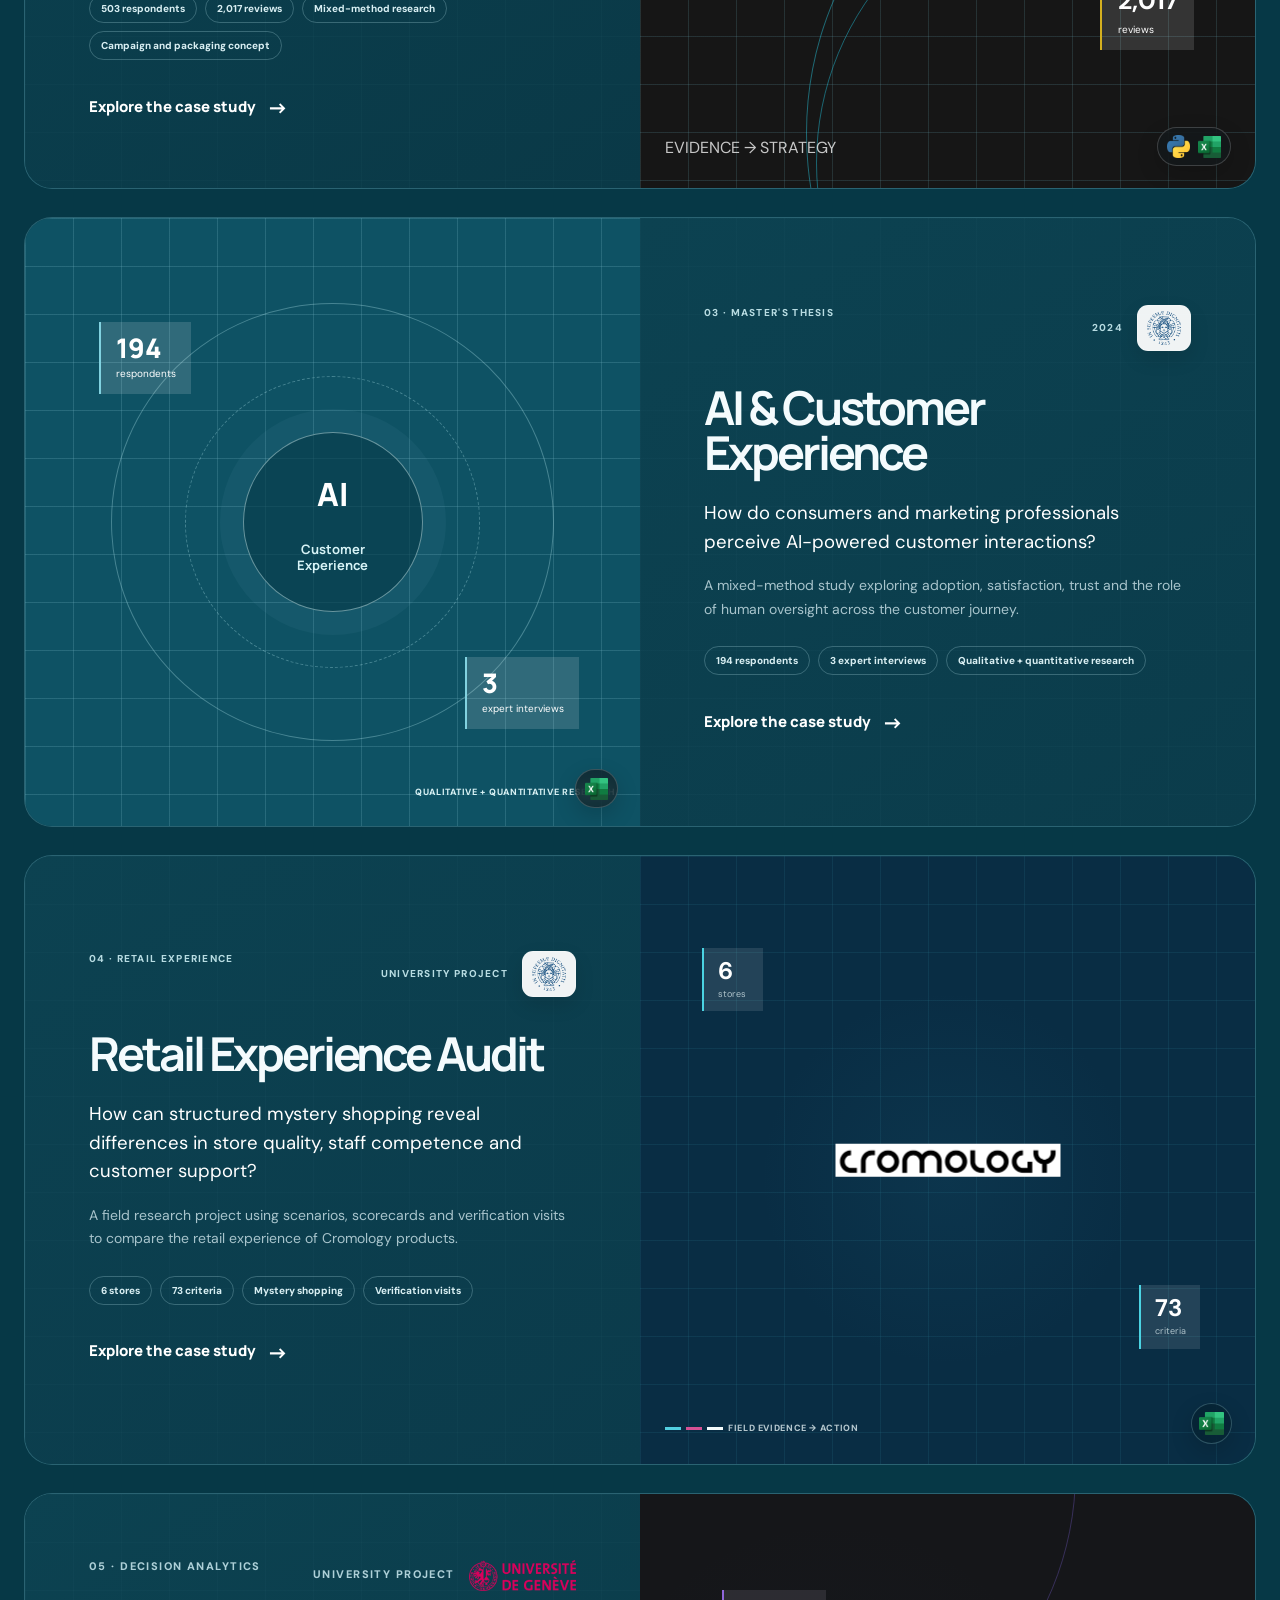
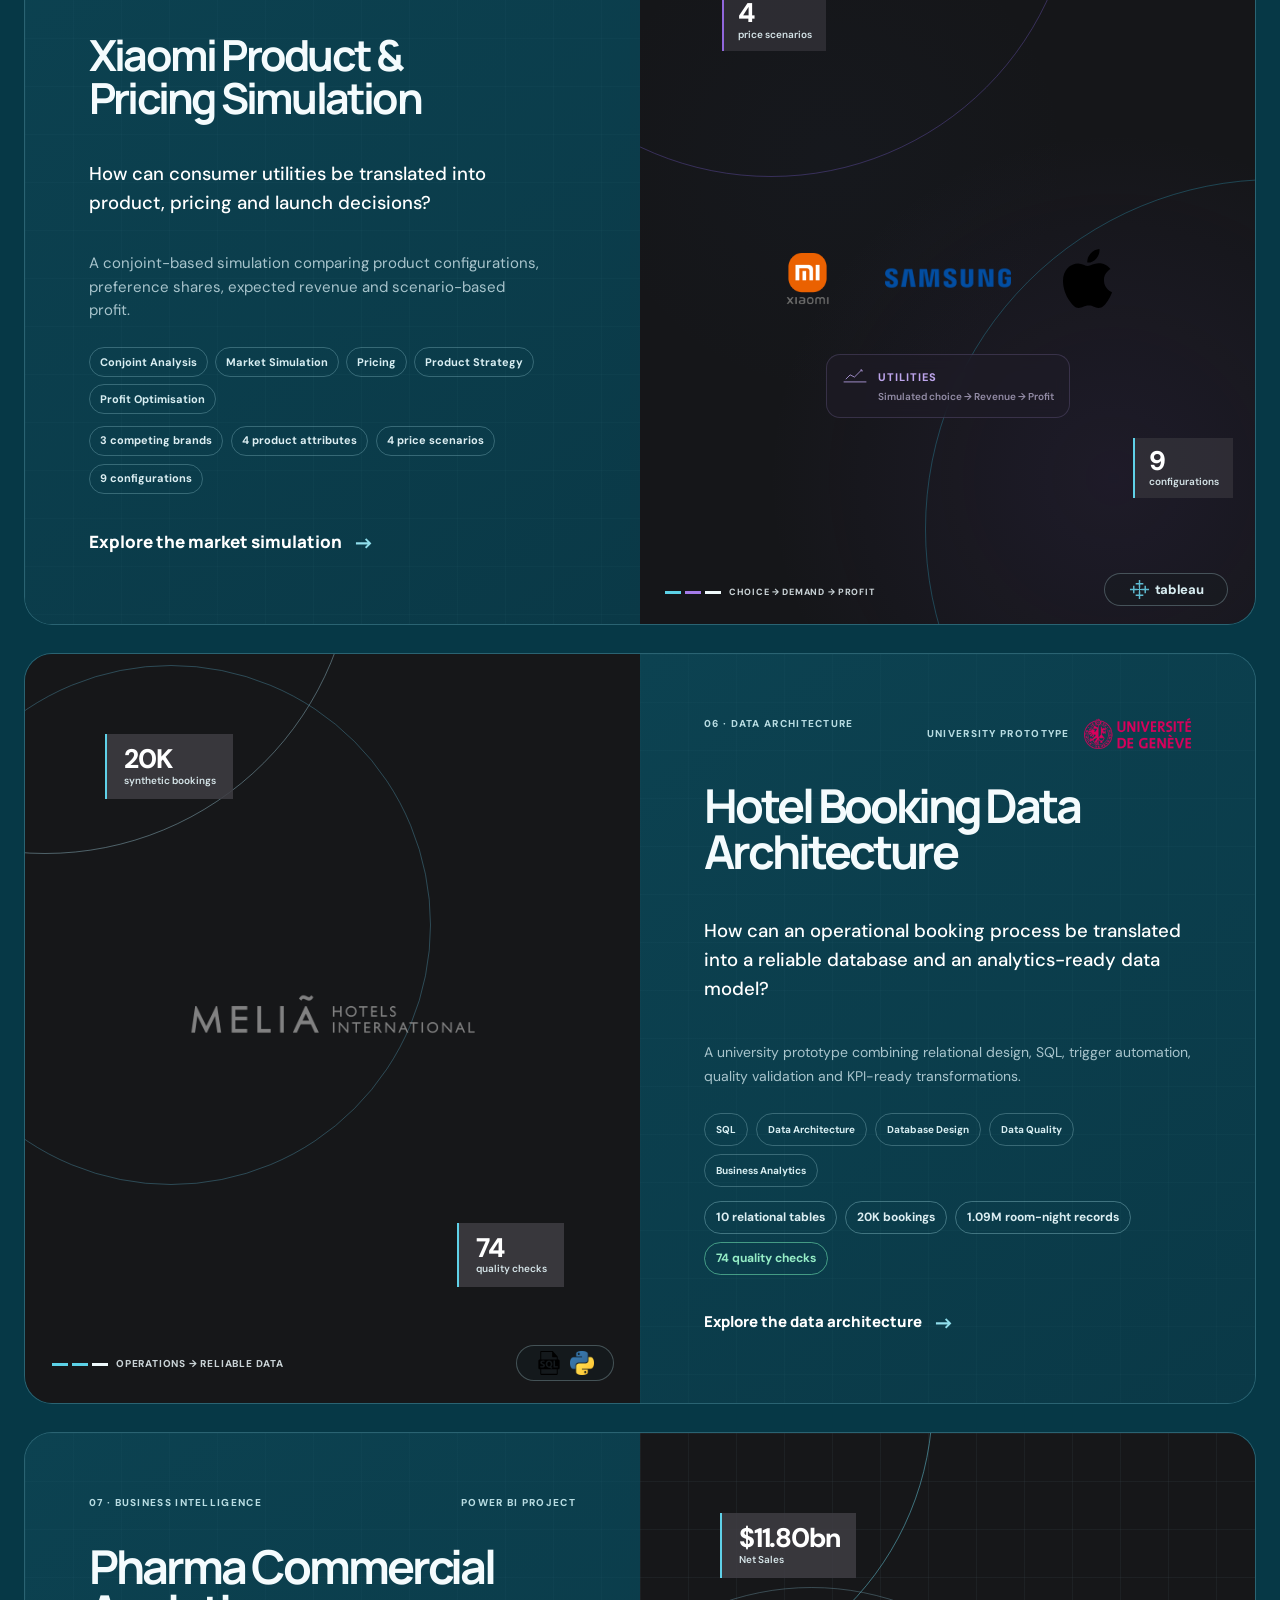
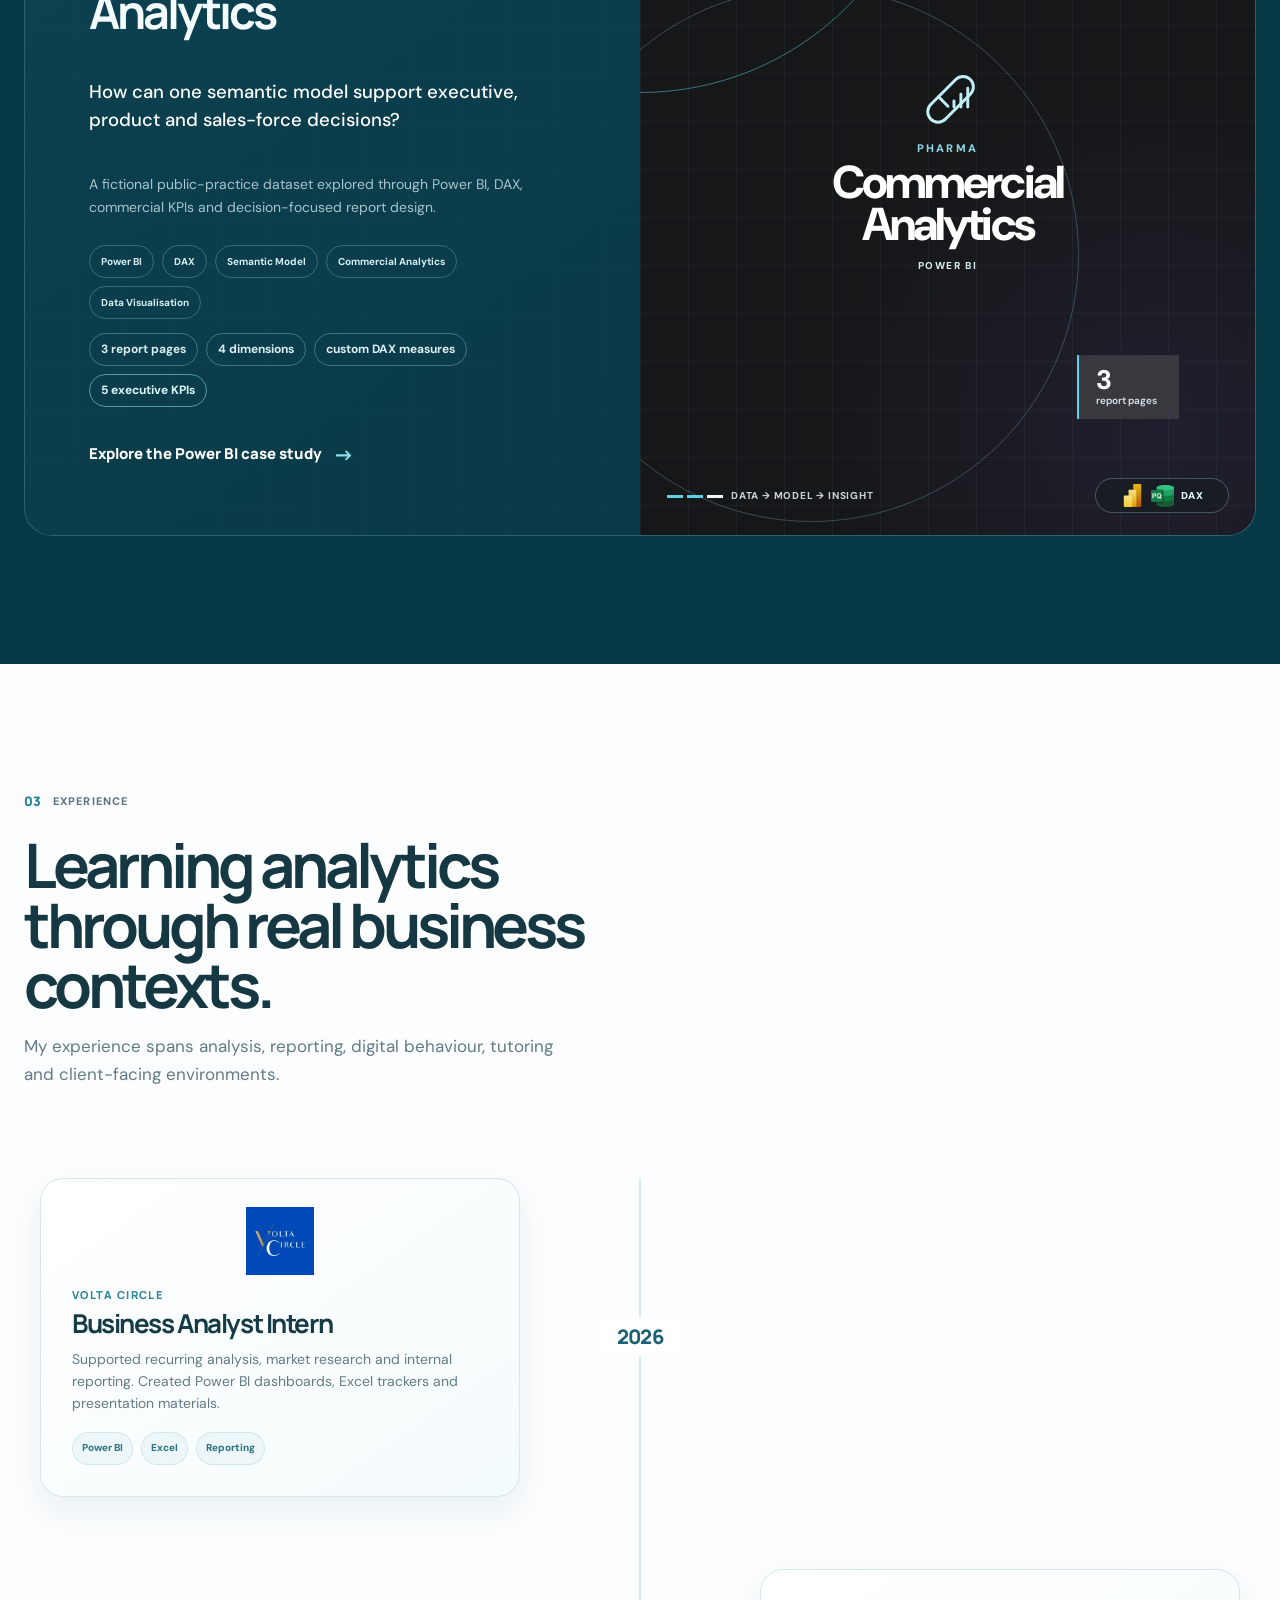
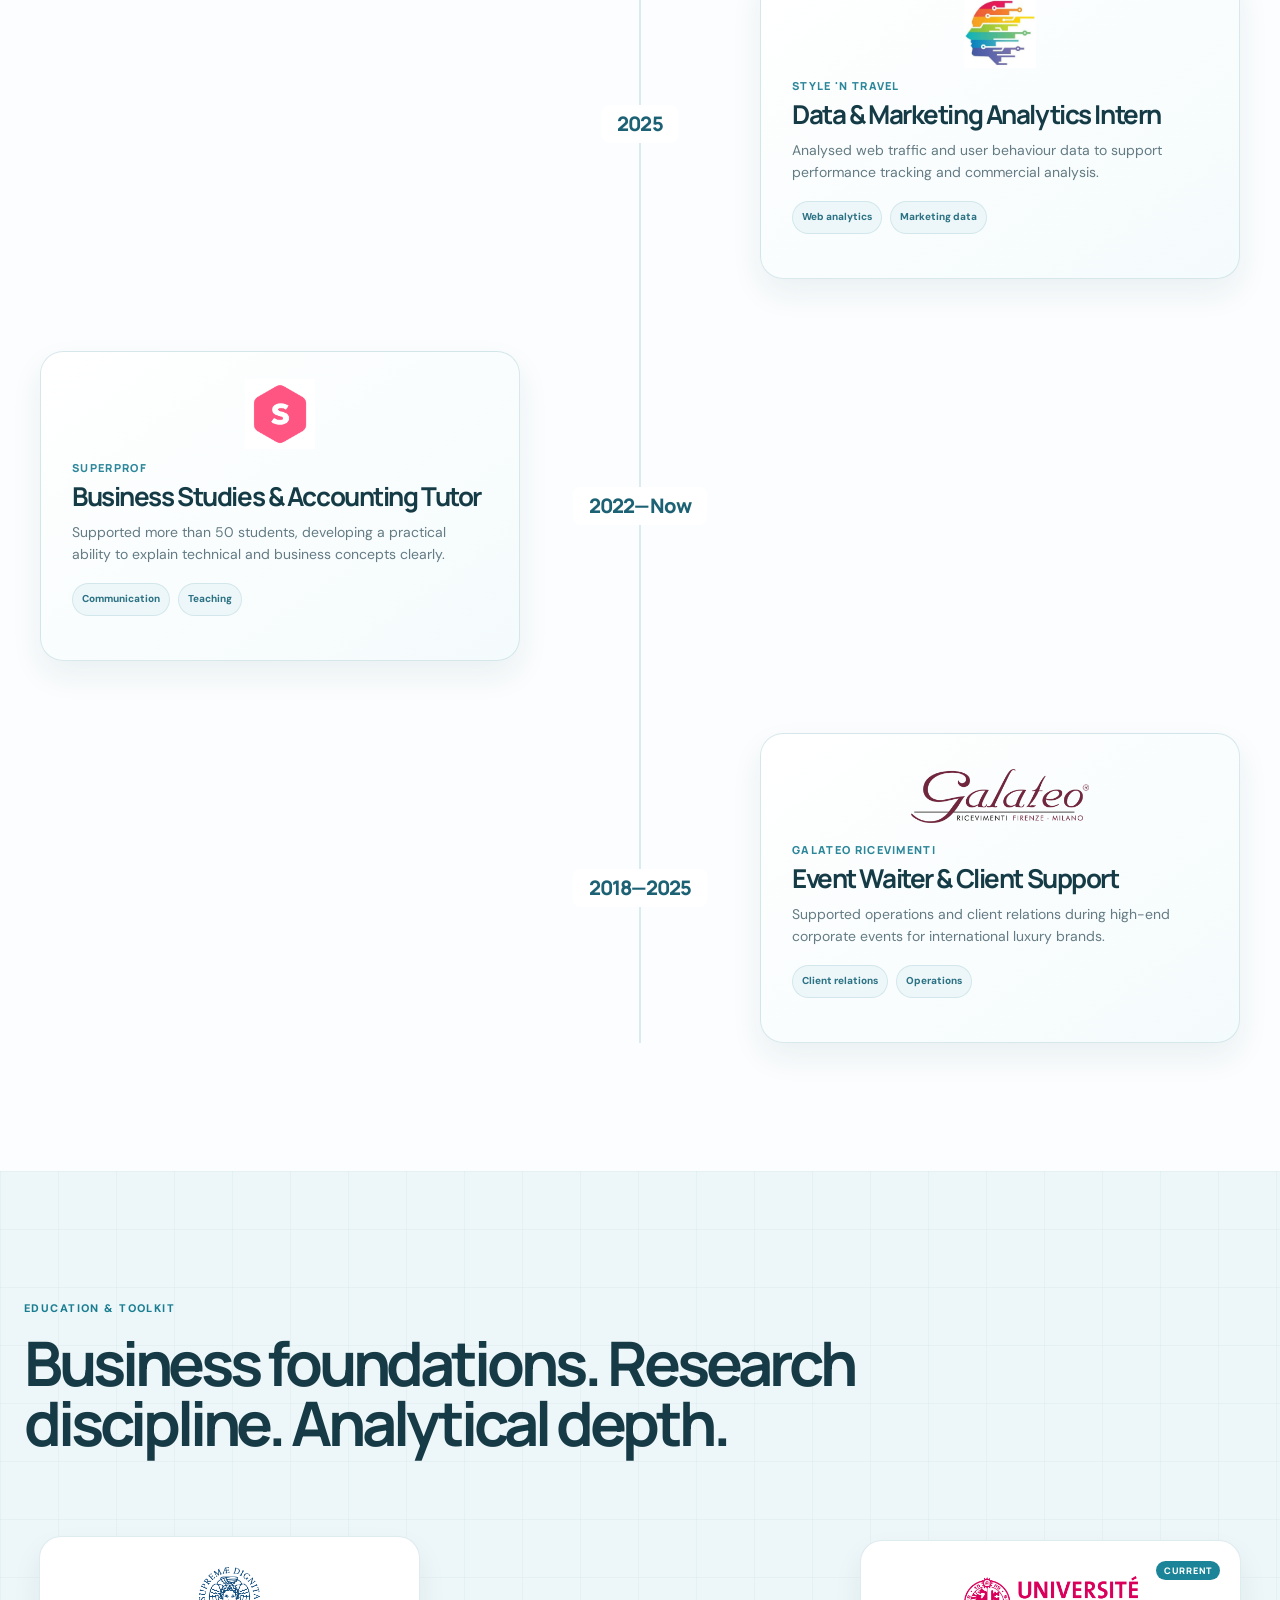
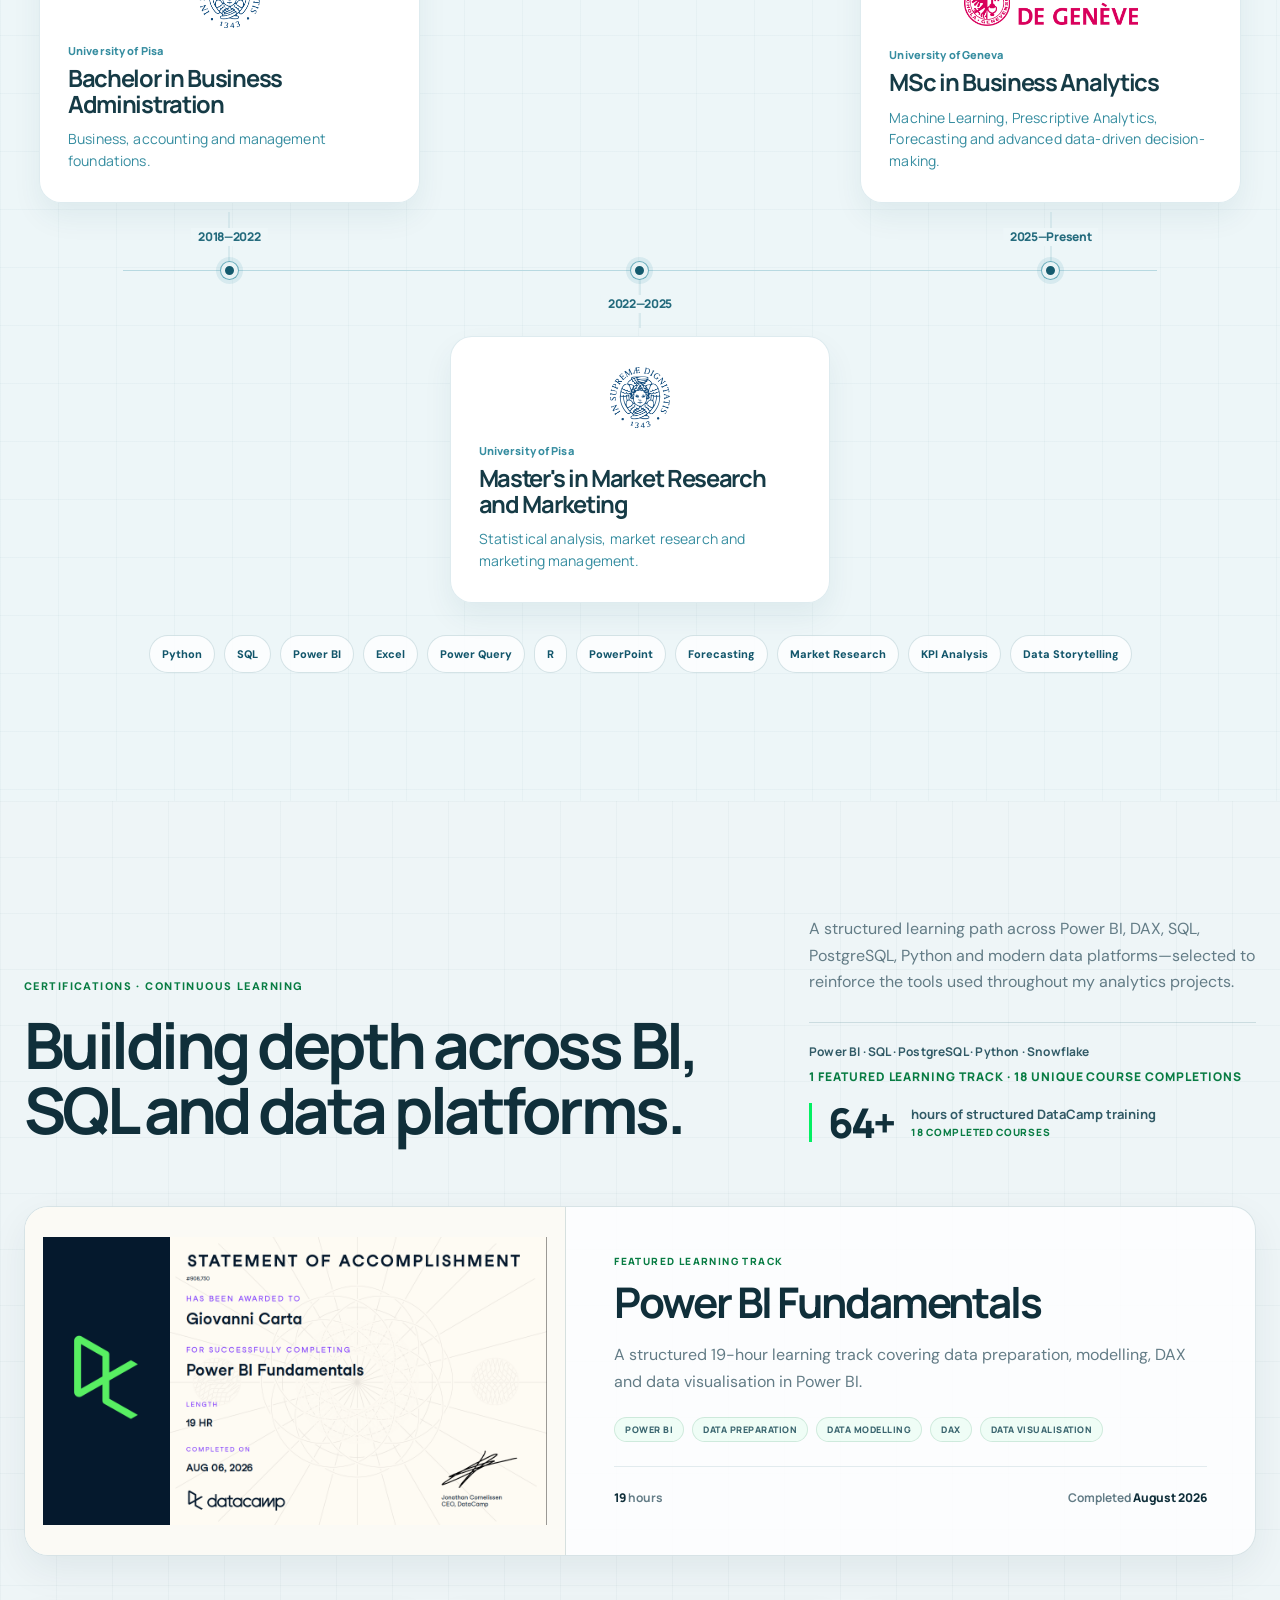
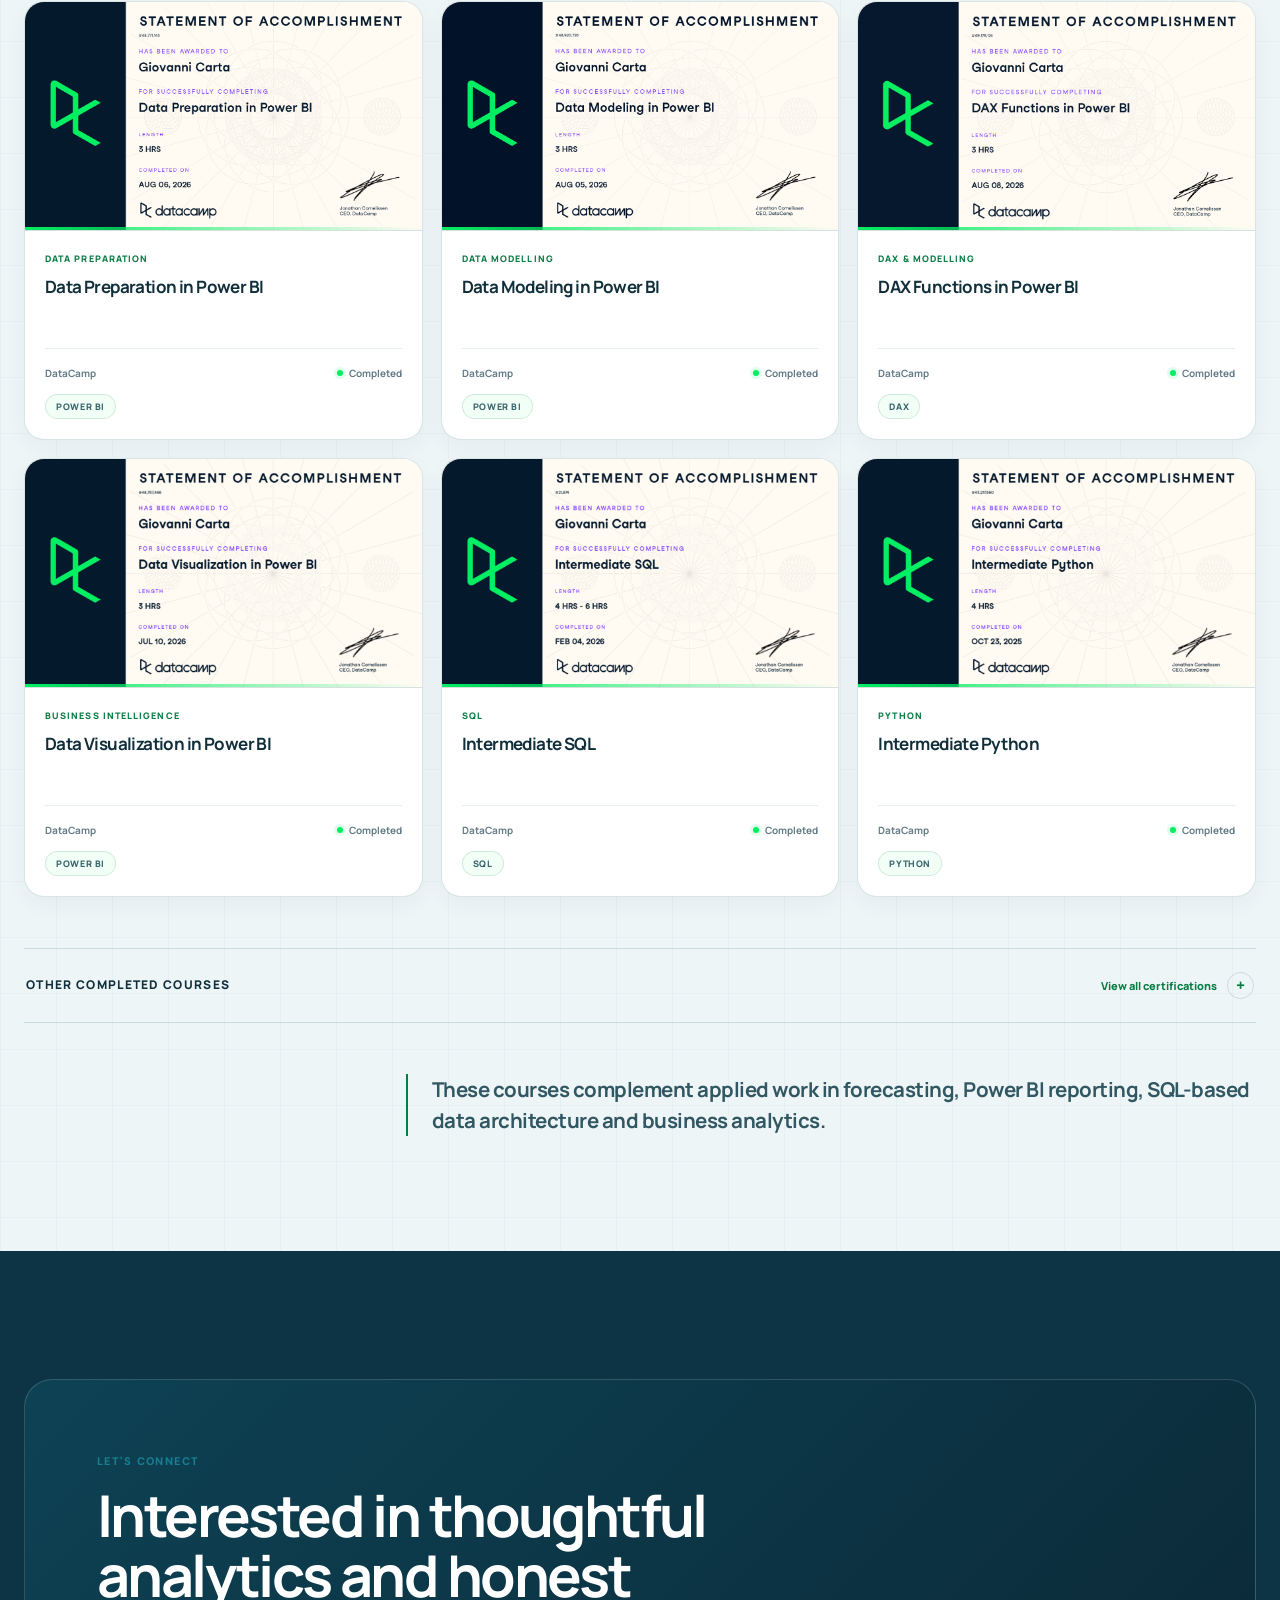
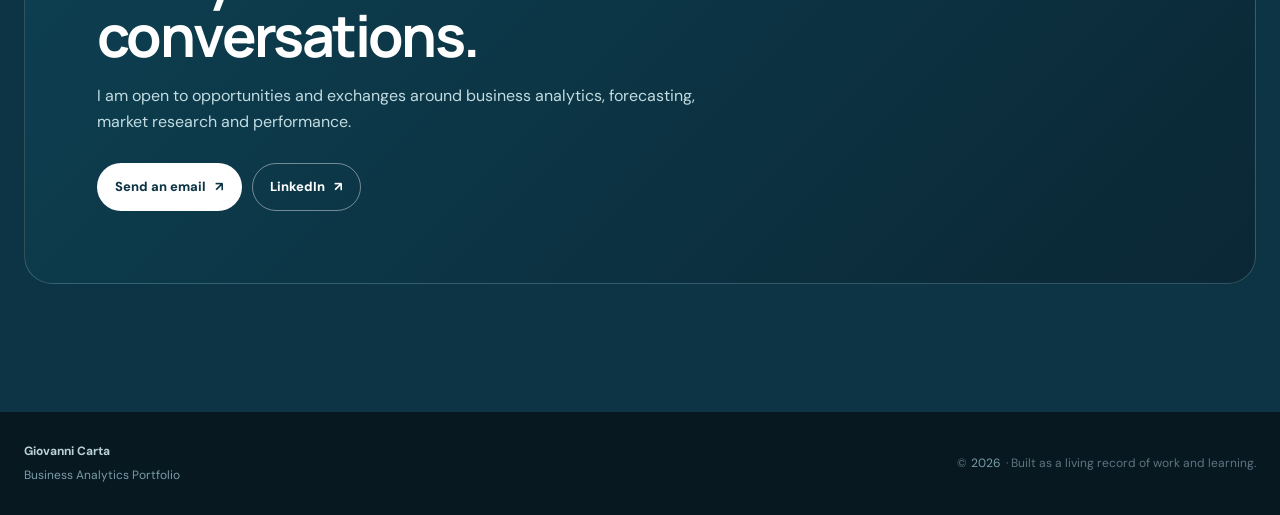
==== commit 1abe654b: "uodate08.08" ====
--- a/index.html
+++ b/index.html
@@ -311,7 +311,14 @@
             <p>A structured learning path across Power BI, DAX, SQL, PostgreSQL, Python and modern data platforms—selected to reinforce the tools used throughout my analytics projects.</p>
             <div class="certifications-summary" aria-label="Learning areas and course count">
               <span>Power BI · SQL · PostgreSQL · Python · Snowflake</span>
-              <strong>1 featured learning track · 17 unique course completions</strong>
+              <strong>1 featured learning track · <span data-certification-course-count></span> unique course completions</strong>
+            </div>
+            <div class="certifications-kpi" data-certification-stats role="group" aria-label="DataCamp training summary">
+              <strong class="certifications-kpi__value"><span data-certification-training-hours></span>+</strong>
+              <div class="certifications-kpi__copy">
+                <span>hours of structured DataCamp training</span>
+                <small><span data-certification-course-count></span> completed courses</small>
+              </div>
             </div>
           </div>
         </div>
@@ -337,16 +344,16 @@
             <div class="certification-card__body"><p class="certification-card__category">Data preparation</p><h3>Data Preparation in Power BI</h3><div class="certification-card__meta"><span>DataCamp</span><span>Completed</span></div><span class="certification-card__tag">Power BI</span></div>
           </article>
           <article class="certification-card reveal" role="listitem" tabindex="0">
+            <figure class="certification-card__preview"><img src="assets/images/certifications/datacamp-datamodeling.png" alt="DataCamp certificate for Data Modeling in Power BI" loading="lazy" decoding="async"></figure>
+            <div class="certification-card__body"><p class="certification-card__category">Data modelling</p><h3>Data Modeling in Power BI</h3><div class="certification-card__meta"><span>DataCamp</span><span>Completed</span></div><span class="certification-card__tag">Power BI</span></div>
+          </article>
+          <article class="certification-card reveal delay-1" role="listitem" tabindex="0">
+            <figure class="certification-card__preview"><img src="assets/images/certifications/DAX_functions.png" alt="DataCamp certificate for DAX Functions in Power BI" loading="lazy" decoding="async"></figure>
+            <div class="certification-card__body"><p class="certification-card__category">DAX &amp; modelling</p><h3>DAX Functions in Power BI</h3><div class="certification-card__meta"><span>DataCamp</span><span>Completed</span></div><span class="certification-card__tag">DAX</span></div>
+          </article>
+          <article class="certification-card reveal delay-2" role="listitem" tabindex="0">
             <figure class="certification-card__preview"><img src="assets/images/certifications/datacamp-powerbi-visualization.png" alt="DataCamp certificate for Data Visualization in Power BI" loading="lazy" decoding="async"></figure>
             <div class="certification-card__body"><p class="certification-card__category">Business intelligence</p><h3>Data Visualization in Power BI</h3><div class="certification-card__meta"><span>DataCamp</span><span>Completed</span></div><span class="certification-card__tag">Power BI</span></div>
-          </article>
-          <article class="certification-card reveal delay-1" role="listitem" tabindex="0">
-            <figure class="certification-card__preview"><img src="assets/images/certifications/datacamp-dax.png" alt="DataCamp certificate for Introduction to DAX in Power BI" loading="lazy" decoding="async"></figure>
-            <div class="certification-card__body"><p class="certification-card__category">DAX &amp; modelling</p><h3>Introduction to DAX in Power BI</h3><div class="certification-card__meta"><span>DataCamp</span><span>Completed</span></div><span class="certification-card__tag">DAX</span></div>
-          </article>
-          <article class="certification-card reveal delay-2" role="listitem" tabindex="0">
-            <figure class="certification-card__preview"><img src="assets/images/certifications/datacamp-datamodeling.png" alt="DataCamp certificate for Data Modeling in Power BI" loading="lazy" decoding="async"></figure>
-            <div class="certification-card__body"><p class="certification-card__category">Data modelling</p><h3>Data Modeling in Power BI</h3><div class="certification-card__meta"><span>DataCamp</span><span>Completed</span></div><span class="certification-card__tag">Power BI</span></div>
           </article>
           <article class="certification-card reveal delay-2" role="listitem" tabindex="0">
             <figure class="certification-card__preview"><img src="assets/images/certifications/datacamp-intermediate-sql.png" alt="DataCamp certificate for Intermediate SQL" loading="lazy" decoding="async"></figure>
@@ -365,6 +372,7 @@
               <p class="certification-group__label" id="certifications-power-bi">Power BI</p>
               <div class="certification-list">
                 <article><div><h3>Introduction to Power BI</h3><p>Business intelligence · DataCamp</p></div><span><i aria-hidden="true">✓</i> Completed</span></article>
+                <article><div><h3>Introduction to DAX in Power BI</h3><p>DAX &amp; modelling · DataCamp</p></div><span><i aria-hidden="true">✓</i> Completed</span></article>
                 <article><div><h3>Case Study: Analyzing Customer Churn in Power BI</h3><p>Applied Power BI · DataCamp</p></div><span><i aria-hidden="true">✓</i> Completed</span></article>
               </div>
             </section>
--- a/assets/css/style.css
+++ b/assets/css/style.css
@@ -1219,6 +1219,46 @@
   text-transform: uppercase;
 }
 
+.certifications-summary strong span {
+  color: inherit;
+  font: inherit;
+  letter-spacing: inherit;
+}
+
+.certifications-kpi {
+  display: flex;
+  align-items: center;
+  gap: 17px;
+  margin-top: 18px;
+  padding-left: 16px;
+  border-left: 3px solid var(--cert-accent);
+}
+
+.certifications-kpi__value {
+  flex: 0 0 auto;
+  color: var(--cert-ink);
+  font: 800 clamp(36px, 3.2vw, 44px)/.95 "Manrope", sans-serif;
+  letter-spacing: -.055em;
+}
+
+.certifications-kpi__copy {
+  display: grid;
+  min-width: 0;
+  gap: 3px;
+}
+
+.certifications-kpi__copy > span {
+  color: #315a66;
+  font: 700 13px/1.35 "Manrope", sans-serif;
+}
+
+.certifications-kpi__copy small {
+  color: var(--cert-accent-dark);
+  font: 800 10px/1.35 "Manrope", sans-serif;
+  letter-spacing: .07em;
+  text-transform: uppercase;
+}
+
 .certification-track {
   display: grid;
   grid-template-columns: minmax(0, .44fr) minmax(0, .56fr);
@@ -1598,6 +1638,20 @@
 
   .certifications-intro h2 {
     font-size: clamp(37px, 11vw, 48px);
+  }
+
+  .certifications-kpi {
+    gap: 14px;
+    padding-left: 13px;
+  }
+
+  .certifications-kpi__value {
+    font-size: 36px;
+  }
+
+  .certifications-kpi__copy > span {
+    max-width: 220px;
+    font-size: 12px;
   }
 
   .certifications-featured {
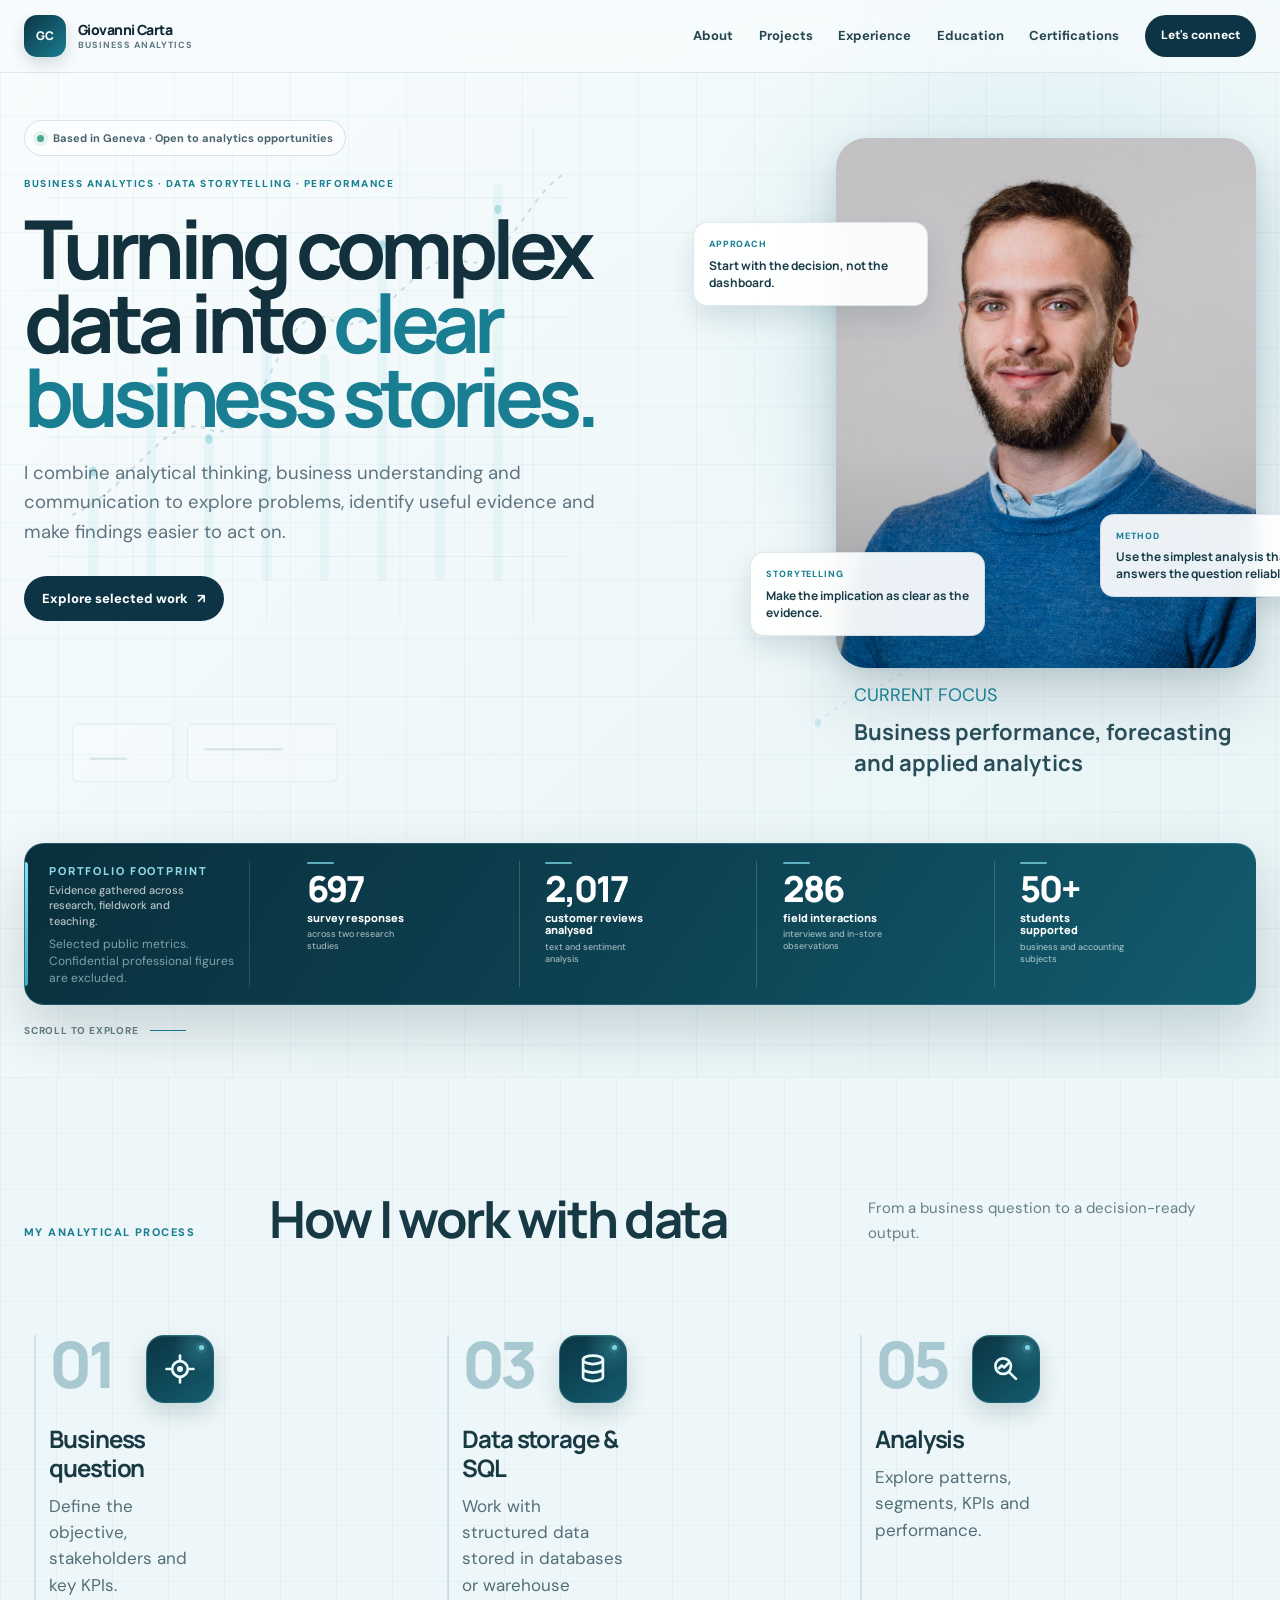
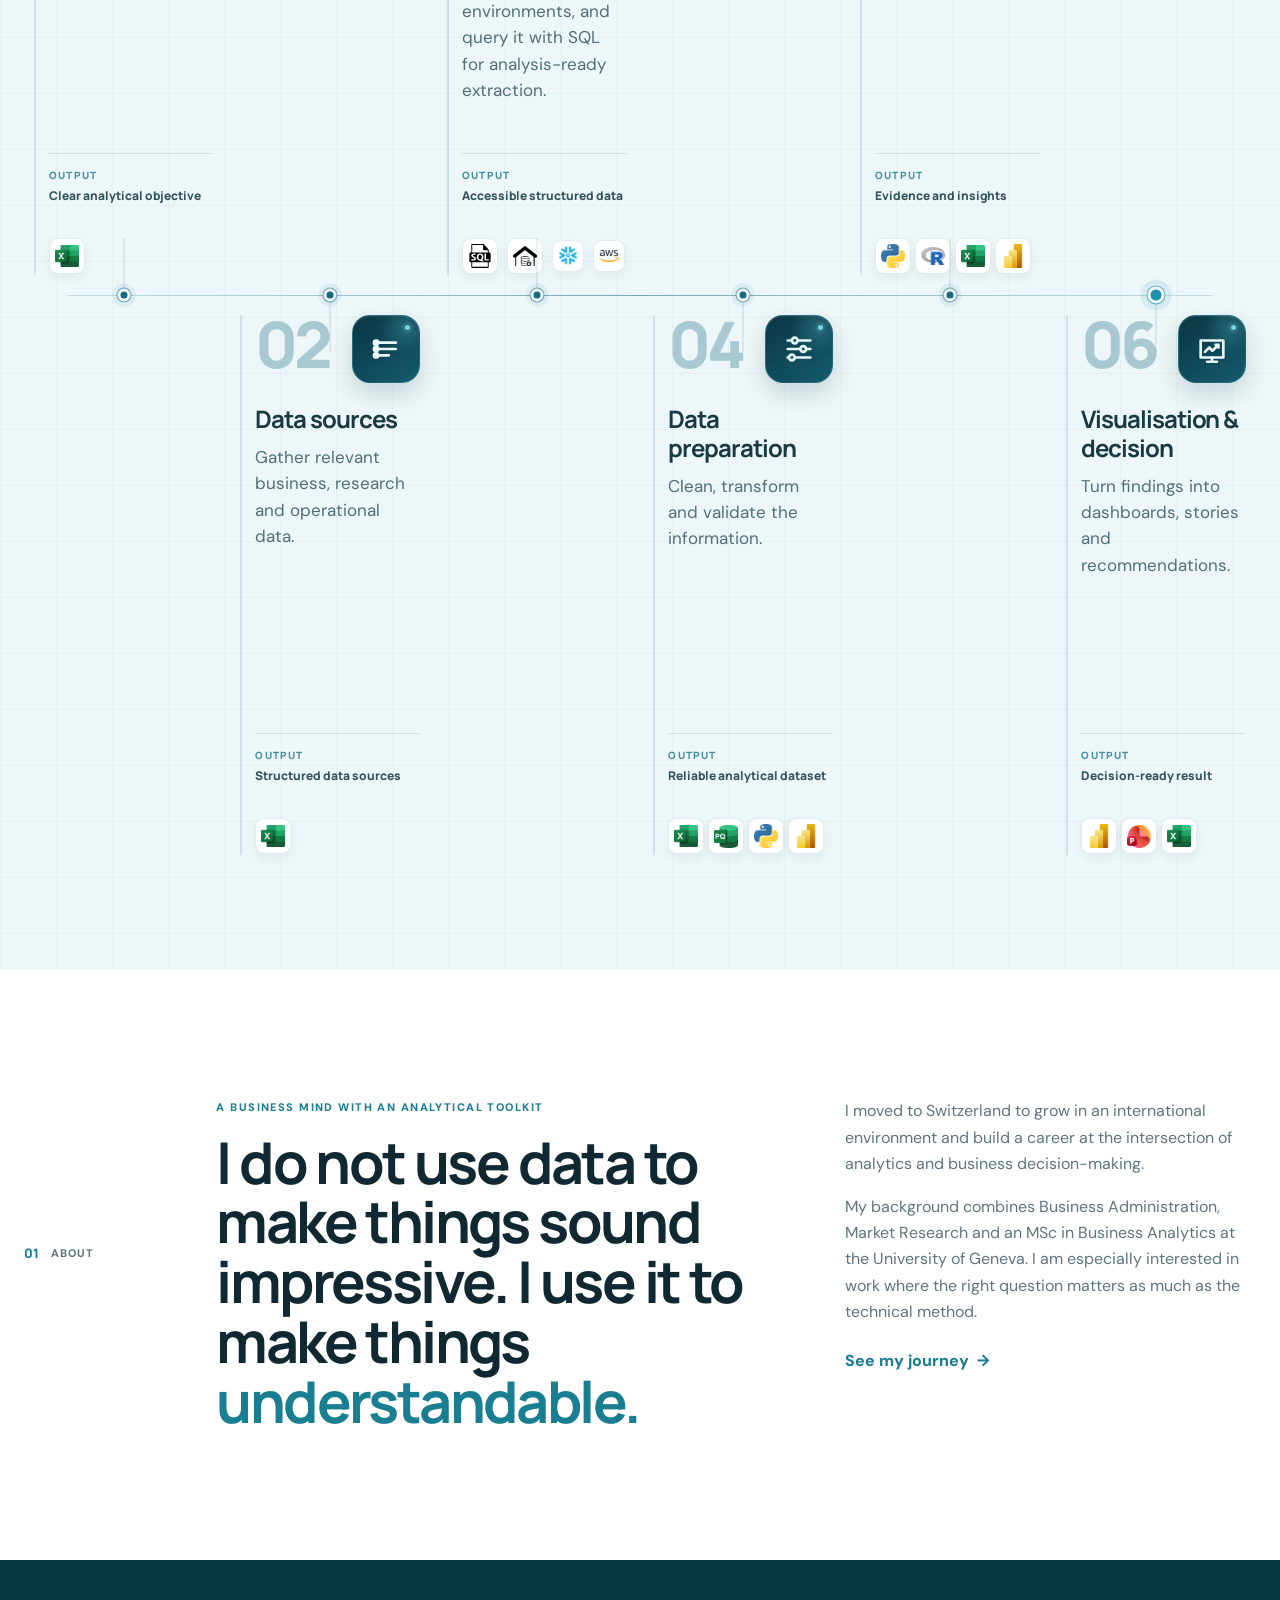
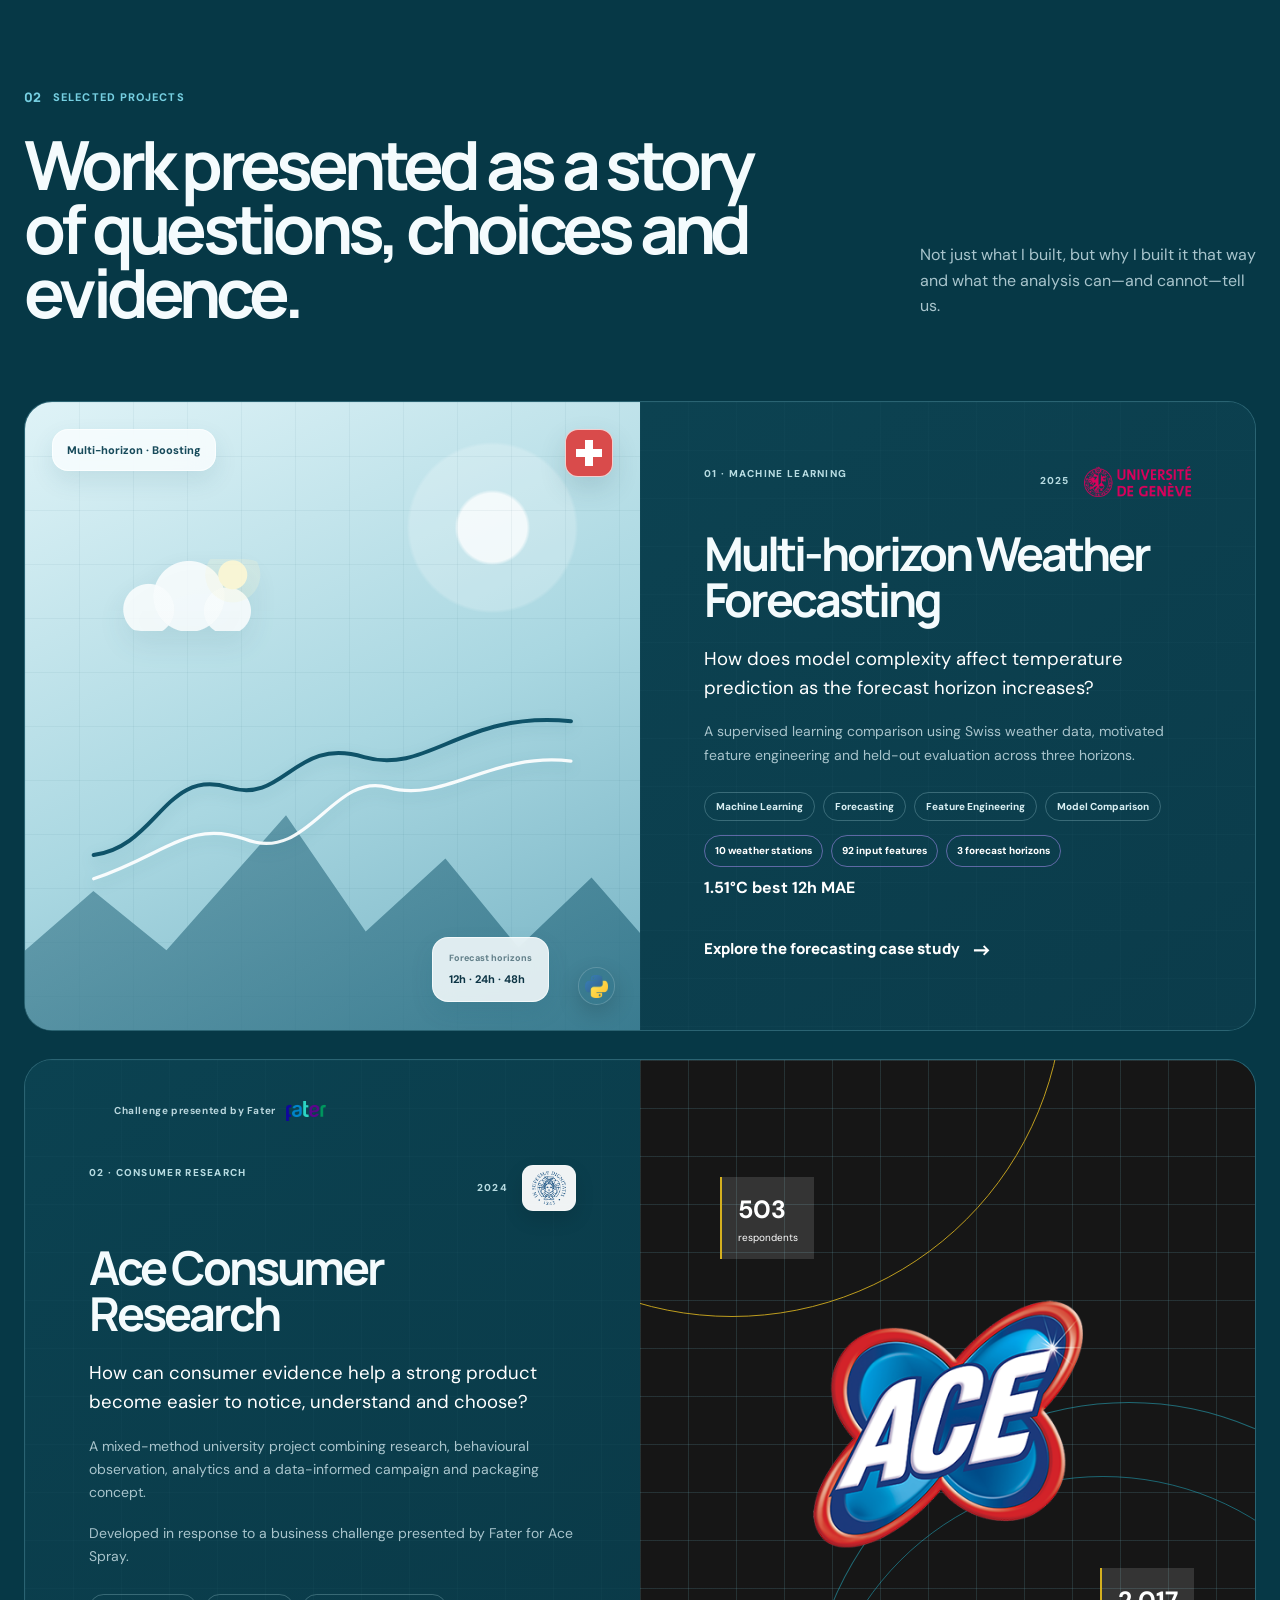
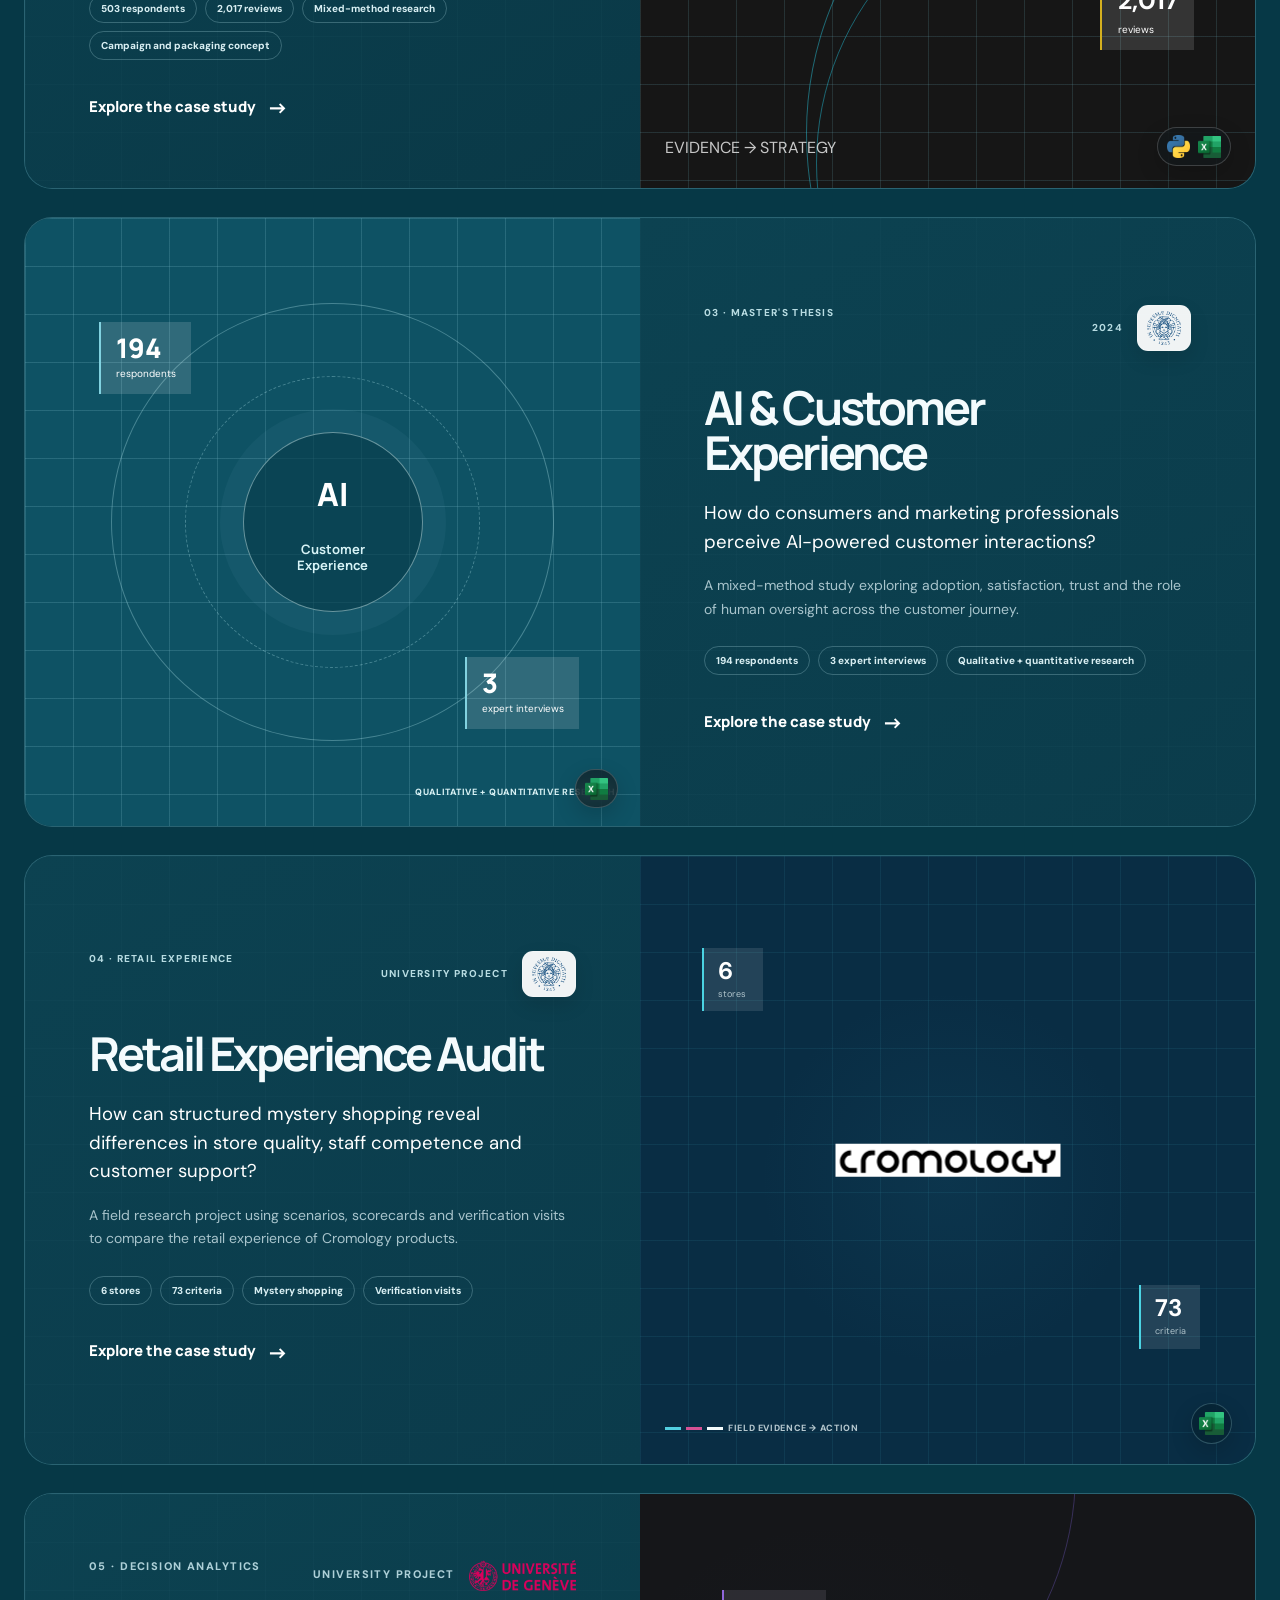
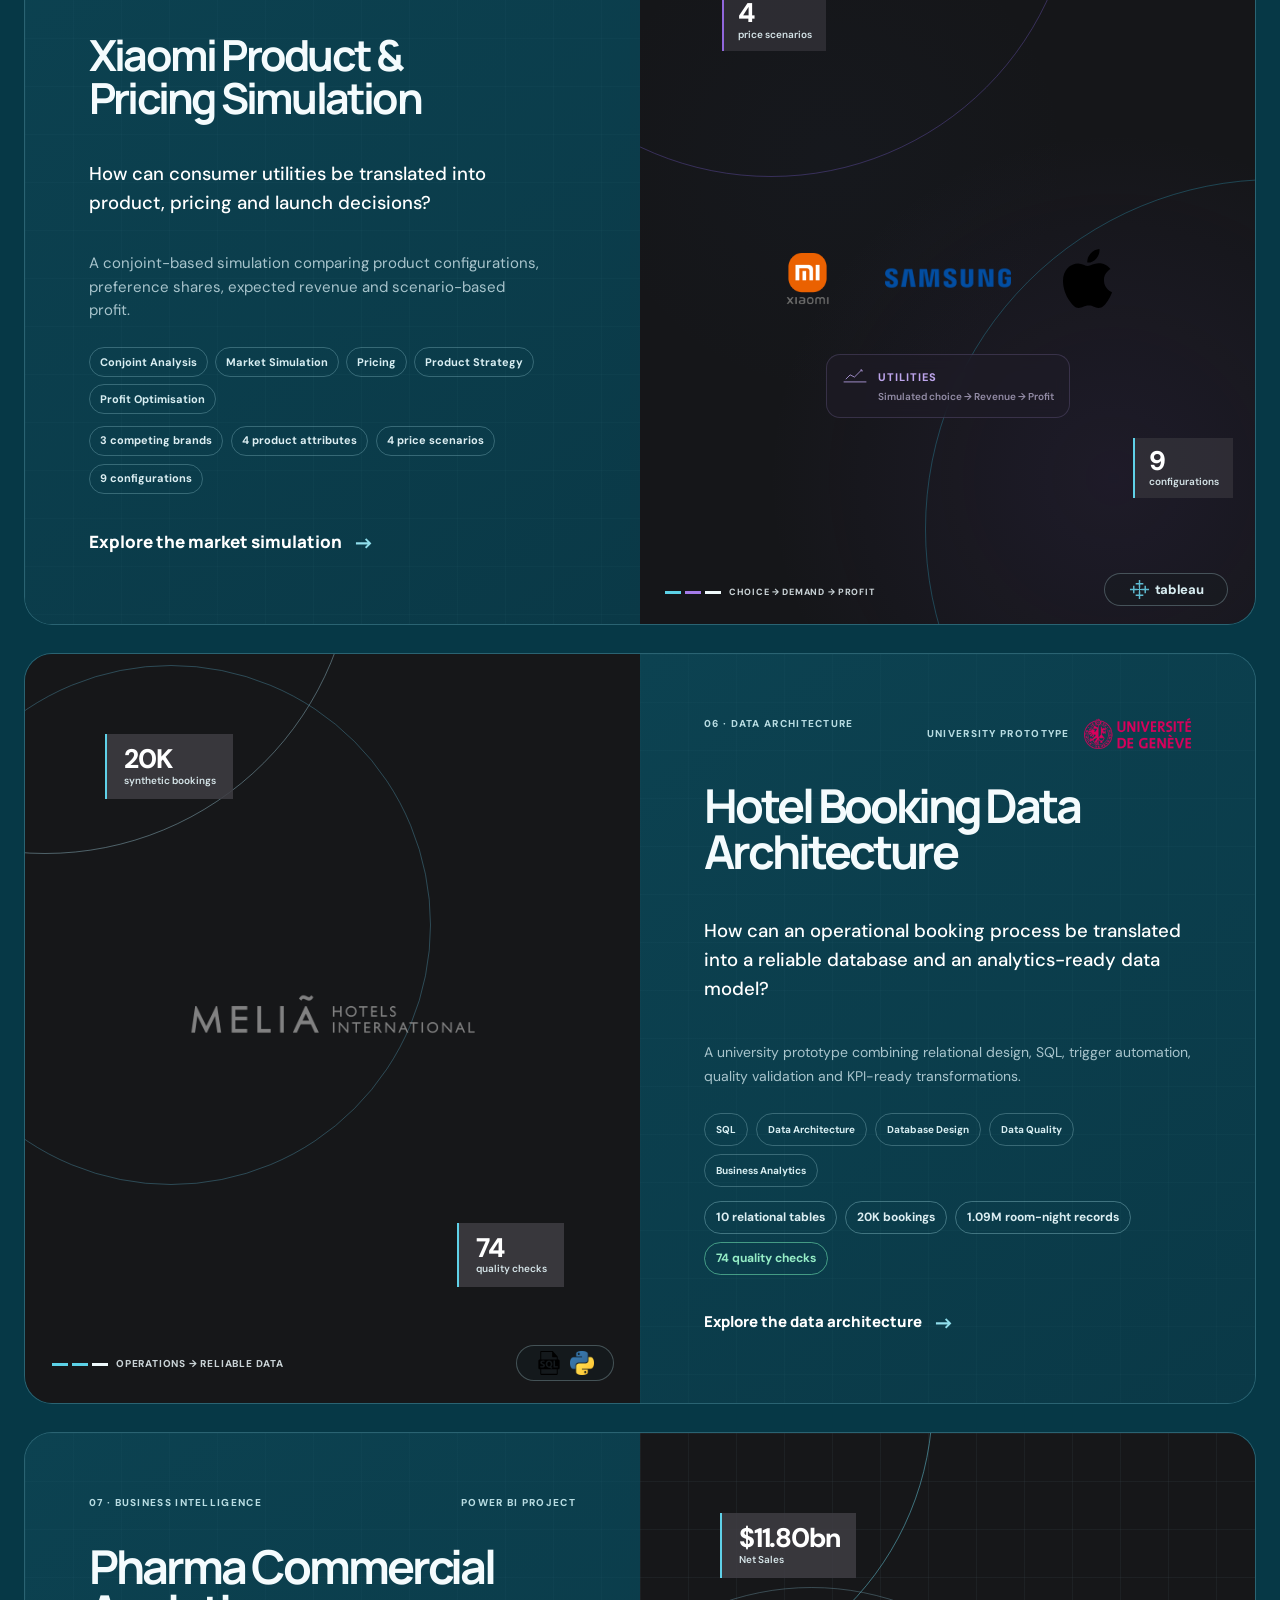
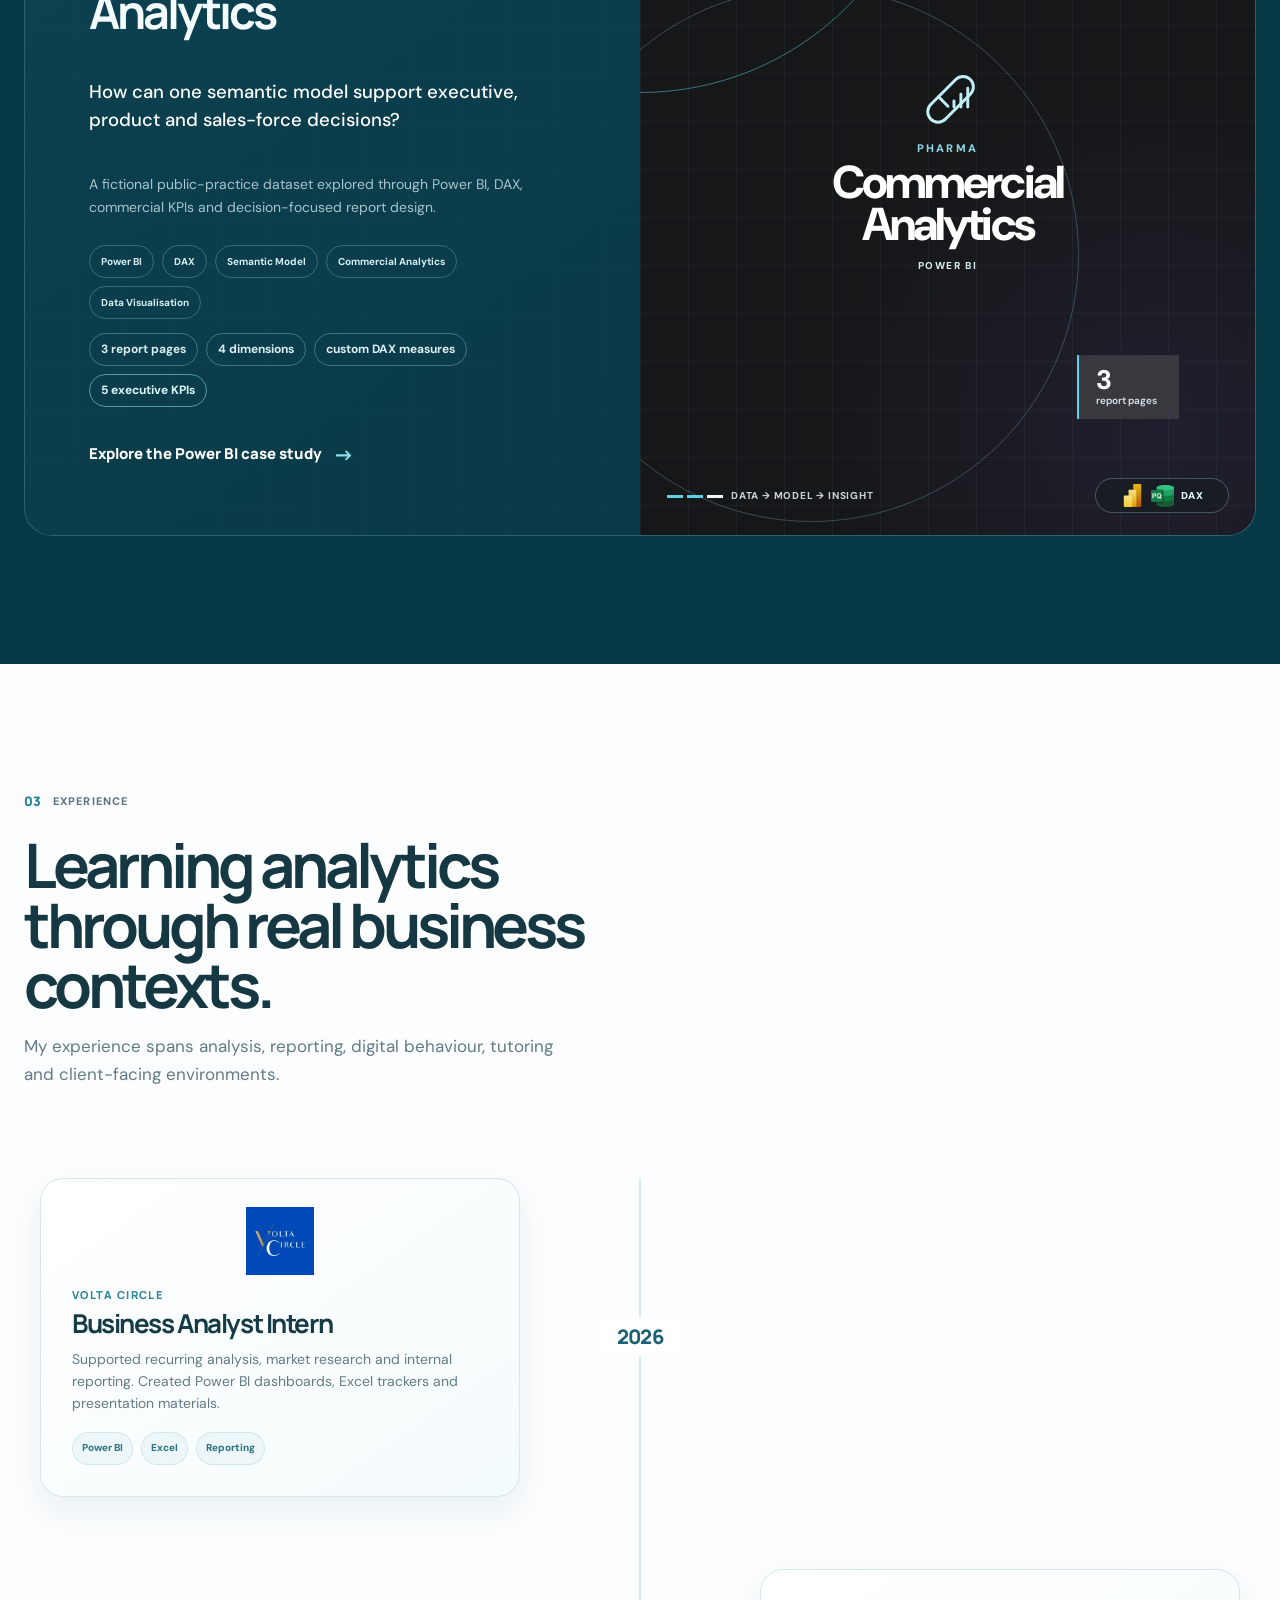
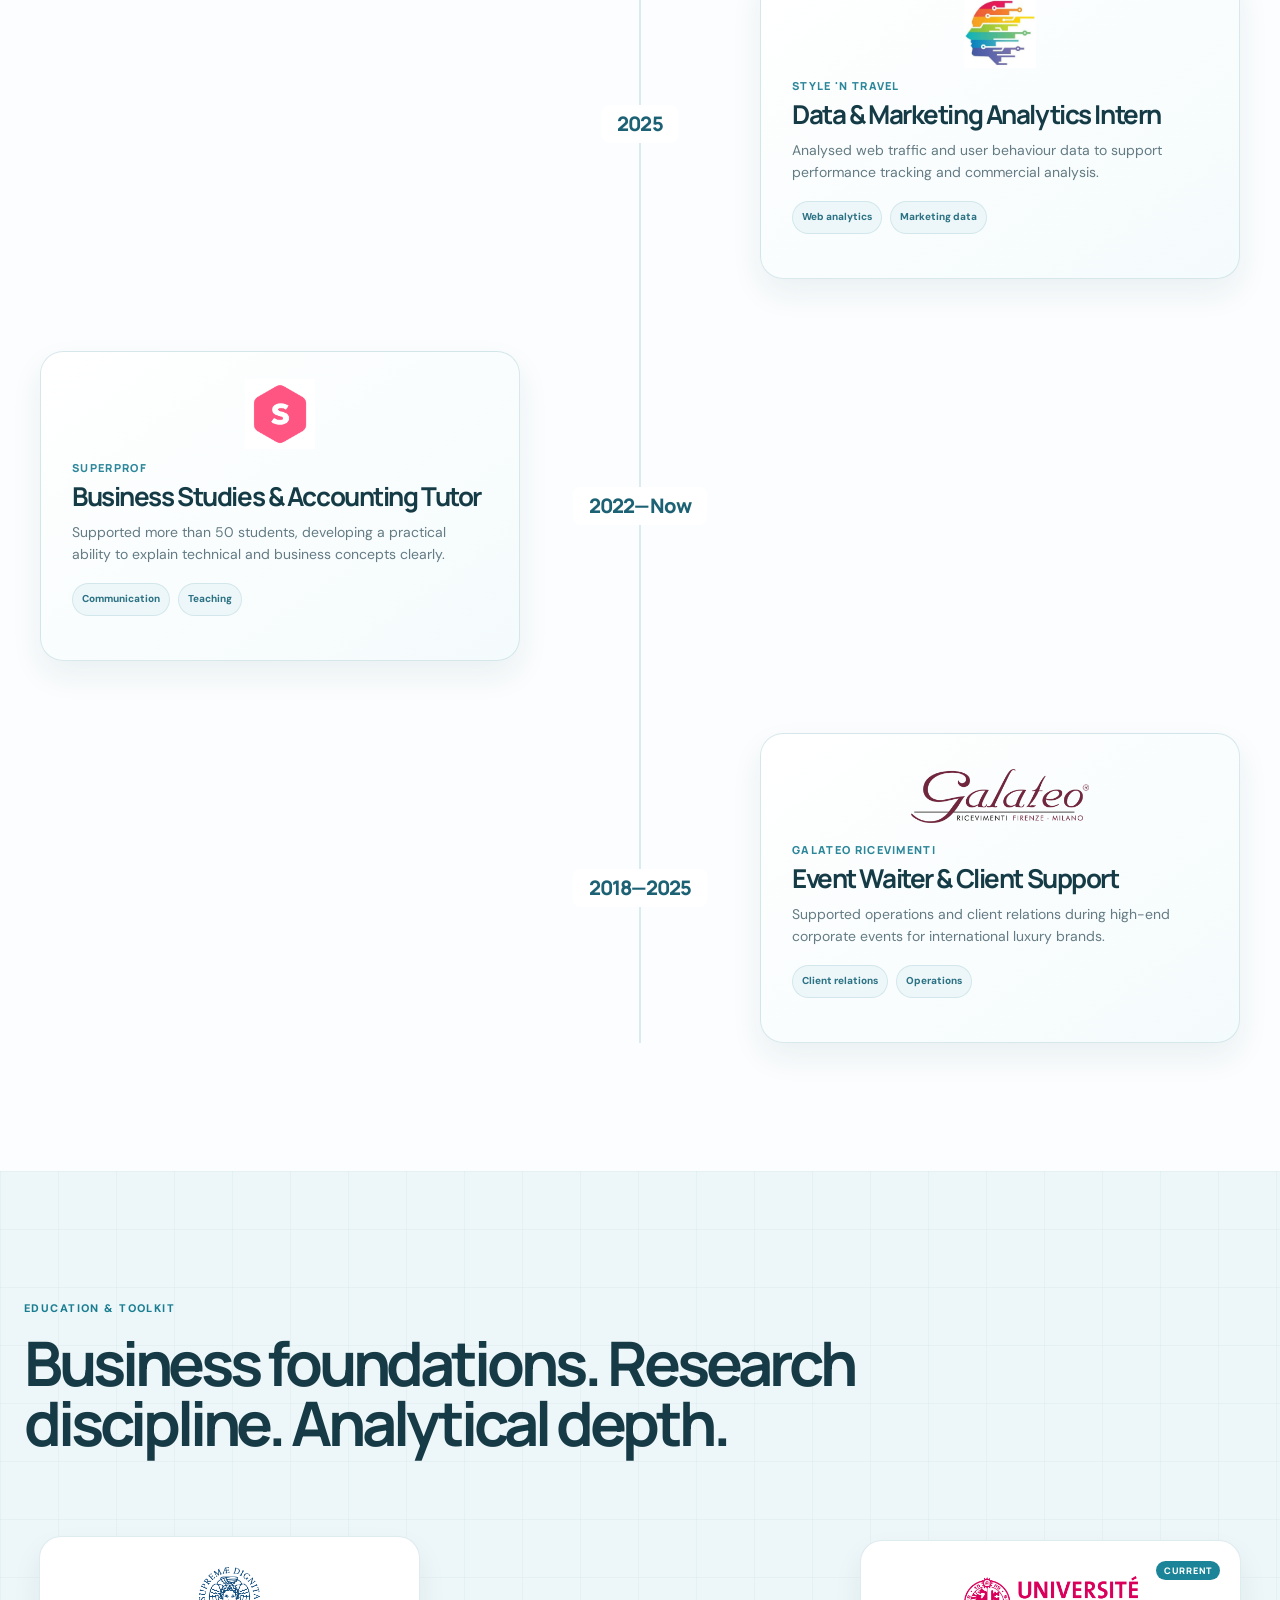
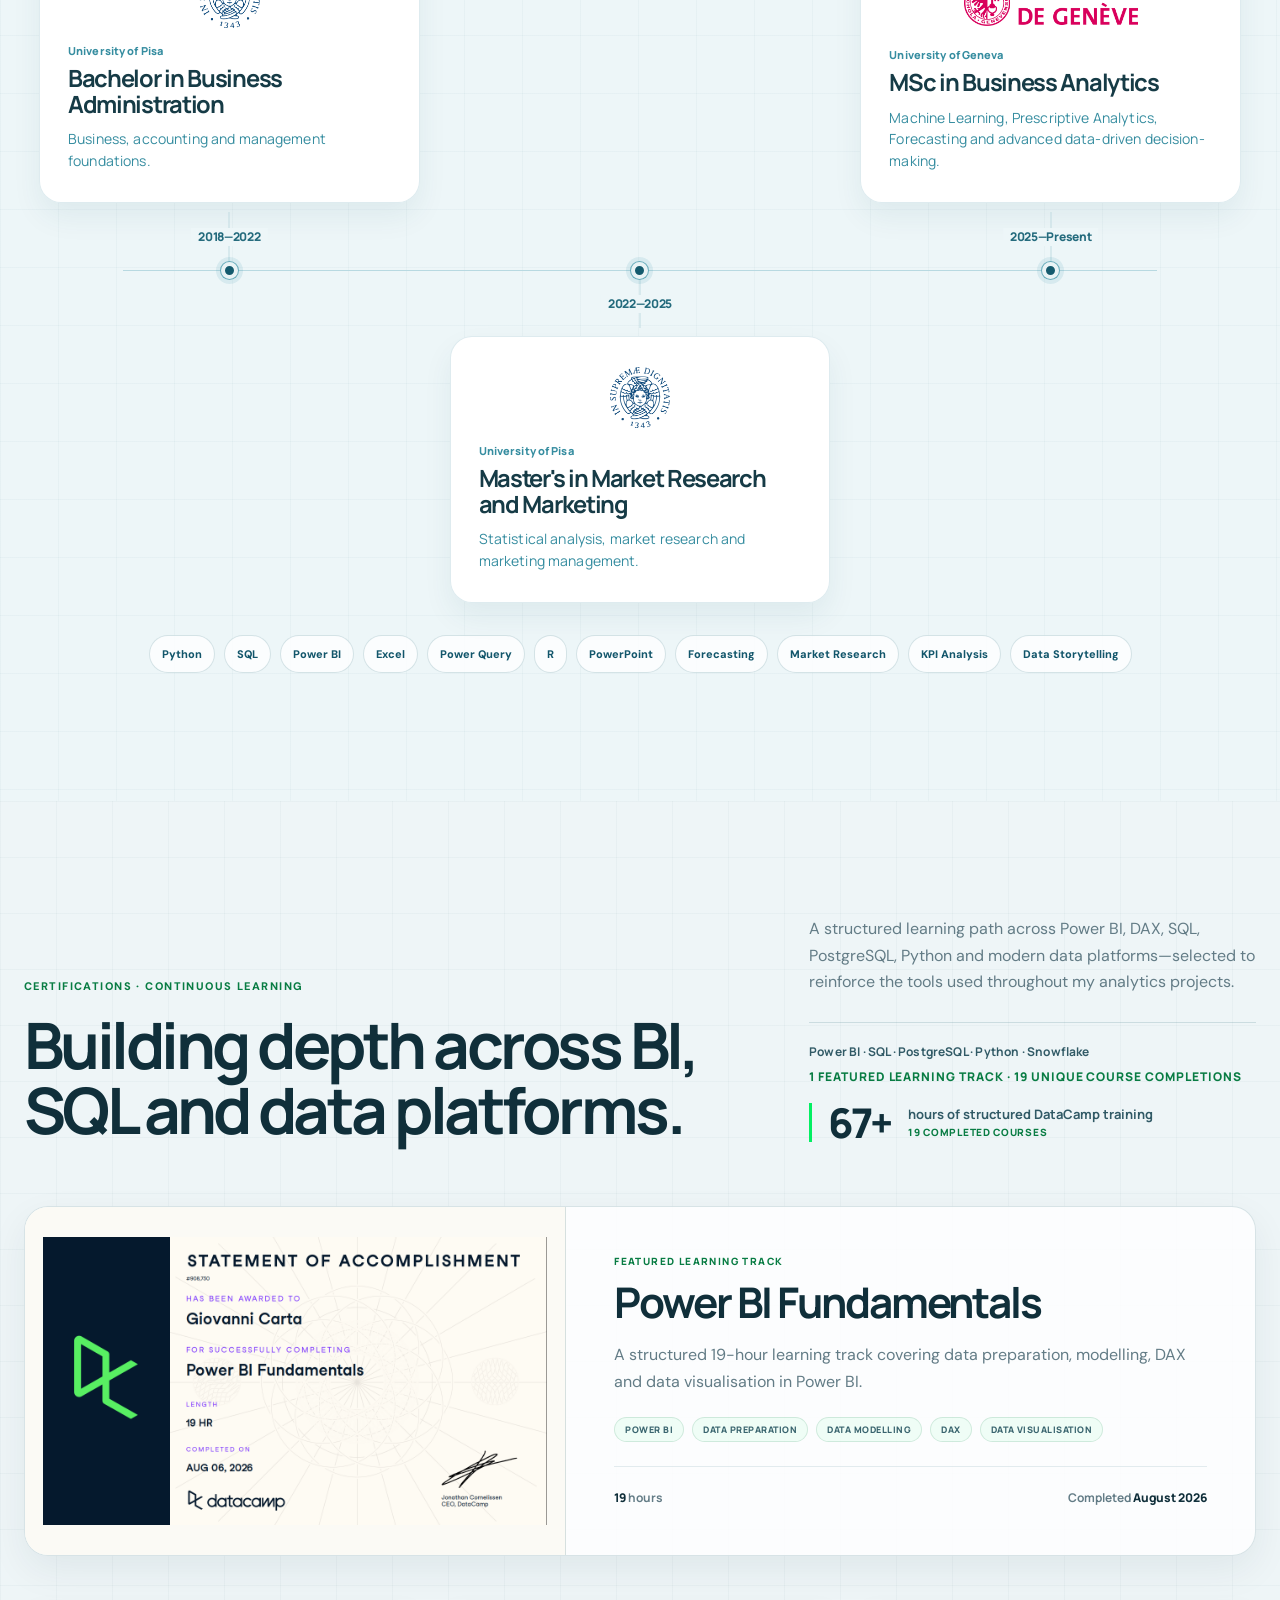
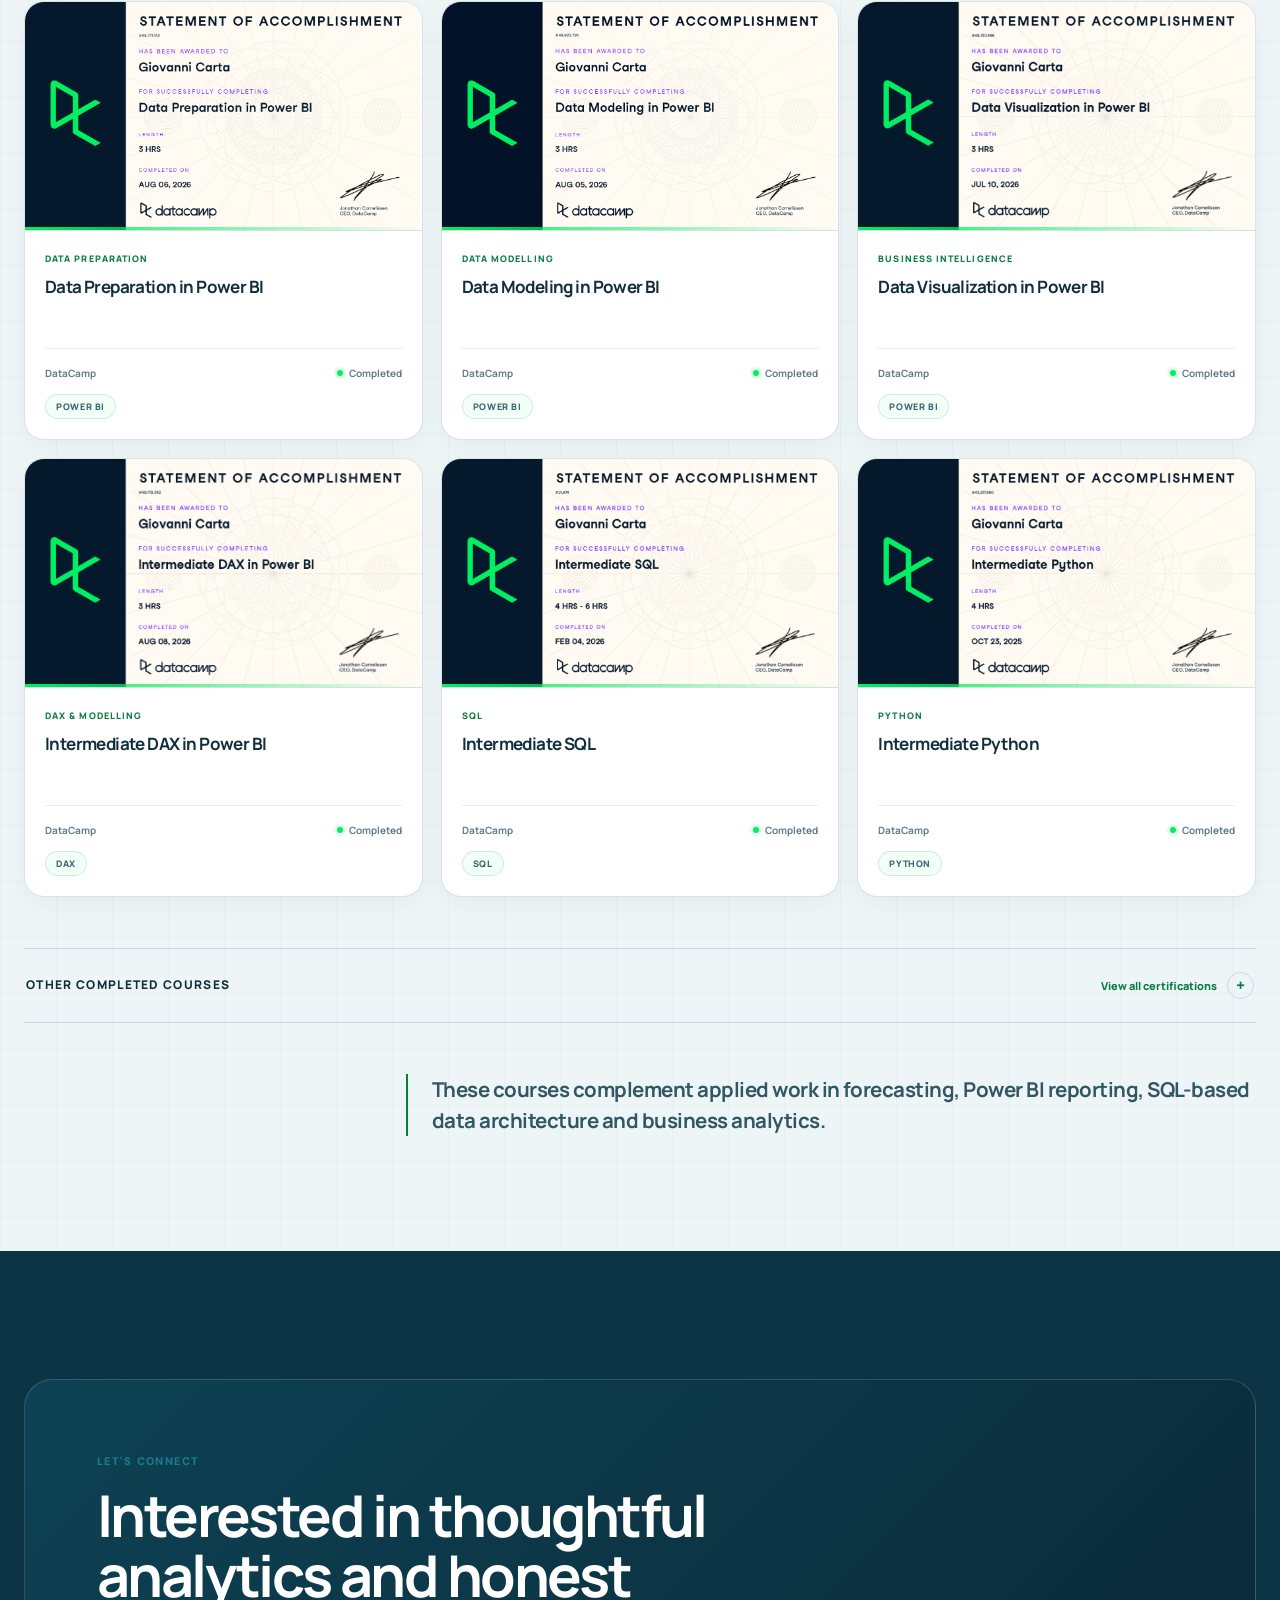
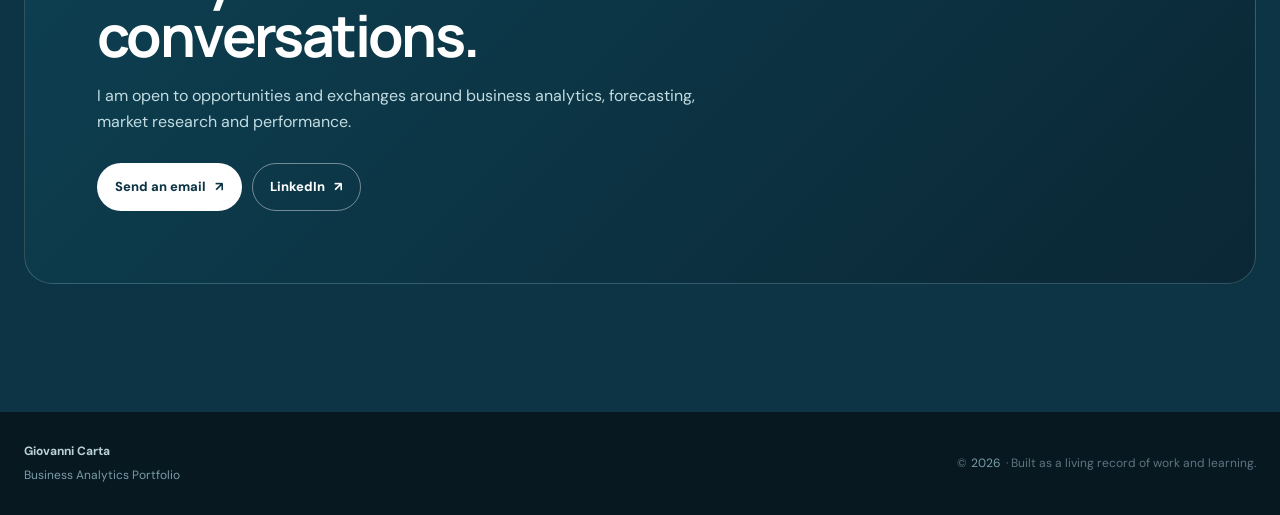
==== commit b571db34: "update 2 08.08.26" ====
--- a/index.html
+++ b/index.html
@@ -348,12 +348,12 @@
             <div class="certification-card__body"><p class="certification-card__category">Data modelling</p><h3>Data Modeling in Power BI</h3><div class="certification-card__meta"><span>DataCamp</span><span>Completed</span></div><span class="certification-card__tag">Power BI</span></div>
           </article>
           <article class="certification-card reveal delay-1" role="listitem" tabindex="0">
-            <figure class="certification-card__preview"><img src="assets/images/certifications/DAX_functions.png" alt="DataCamp certificate for DAX Functions in Power BI" loading="lazy" decoding="async"></figure>
-            <div class="certification-card__body"><p class="certification-card__category">DAX &amp; modelling</p><h3>DAX Functions in Power BI</h3><div class="certification-card__meta"><span>DataCamp</span><span>Completed</span></div><span class="certification-card__tag">DAX</span></div>
-          </article>
-          <article class="certification-card reveal delay-2" role="listitem" tabindex="0">
             <figure class="certification-card__preview"><img src="assets/images/certifications/datacamp-powerbi-visualization.png" alt="DataCamp certificate for Data Visualization in Power BI" loading="lazy" decoding="async"></figure>
             <div class="certification-card__body"><p class="certification-card__category">Business intelligence</p><h3>Data Visualization in Power BI</h3><div class="certification-card__meta"><span>DataCamp</span><span>Completed</span></div><span class="certification-card__tag">Power BI</span></div>
+          </article>
+          <article class="certification-card reveal delay-2" role="listitem" tabindex="0">
+            <figure class="certification-card__preview"><img src="assets/images/certifications/Intemediate_DAX.png" alt="DataCamp certificate for Intermediate DAX in Power BI" loading="lazy" decoding="async"></figure>
+            <div class="certification-card__body"><p class="certification-card__category">DAX &amp; modelling</p><h3>Intermediate DAX in Power BI</h3><div class="certification-card__meta"><span>DataCamp</span><span>Completed</span></div><span class="certification-card__tag">DAX</span></div>
           </article>
           <article class="certification-card reveal delay-2" role="listitem" tabindex="0">
             <figure class="certification-card__preview"><img src="assets/images/certifications/datacamp-intermediate-sql.png" alt="DataCamp certificate for Intermediate SQL" loading="lazy" decoding="async"></figure>
@@ -373,6 +373,7 @@
               <div class="certification-list">
                 <article><div><h3>Introduction to Power BI</h3><p>Business intelligence · DataCamp</p></div><span><i aria-hidden="true">✓</i> Completed</span></article>
                 <article><div><h3>Introduction to DAX in Power BI</h3><p>DAX &amp; modelling · DataCamp</p></div><span><i aria-hidden="true">✓</i> Completed</span></article>
+                <article><div><h3>DAX Functions in Power BI</h3><p>DAX &amp; modelling · DataCamp</p></div><span><i aria-hidden="true">✓</i> Completed</span></article>
                 <article><div><h3>Case Study: Analyzing Customer Churn in Power BI</h3><p>Applied Power BI · DataCamp</p></div><span><i aria-hidden="true">✓</i> Completed</span></article>
               </div>
             </section>
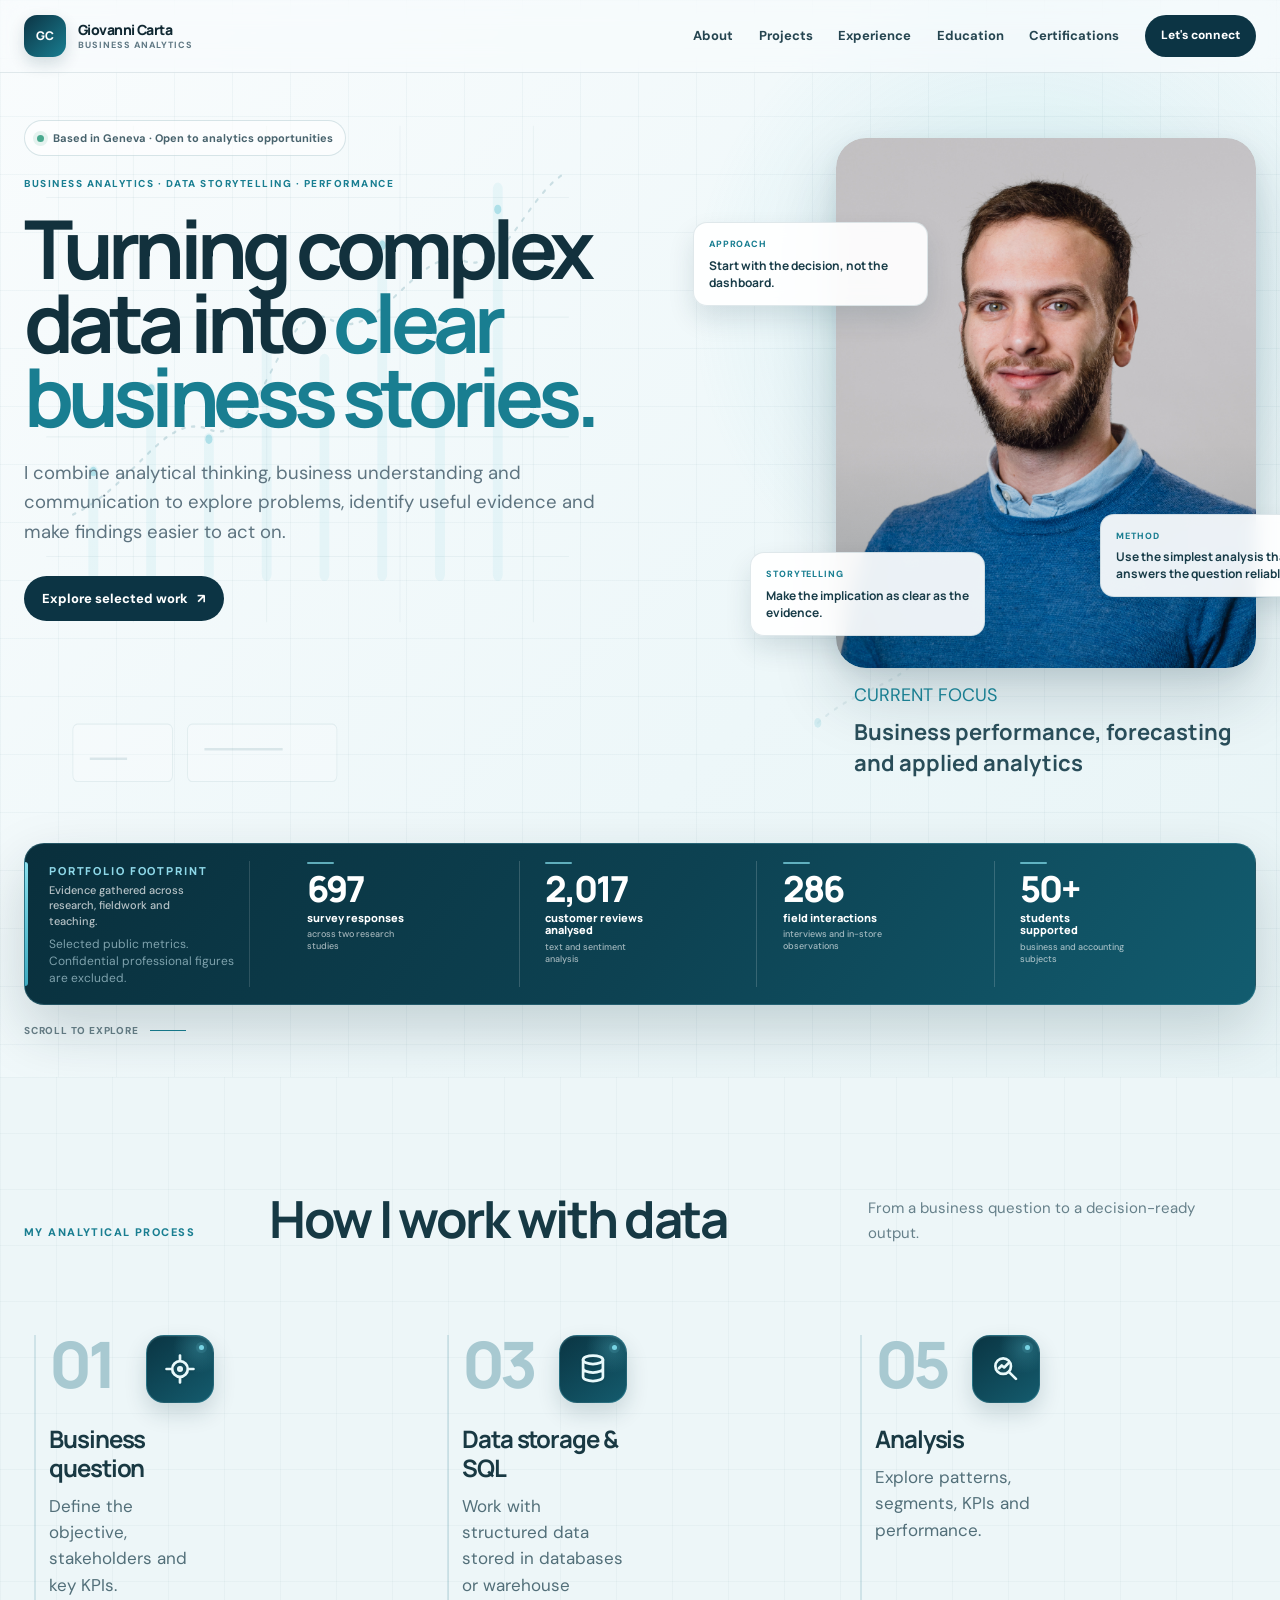
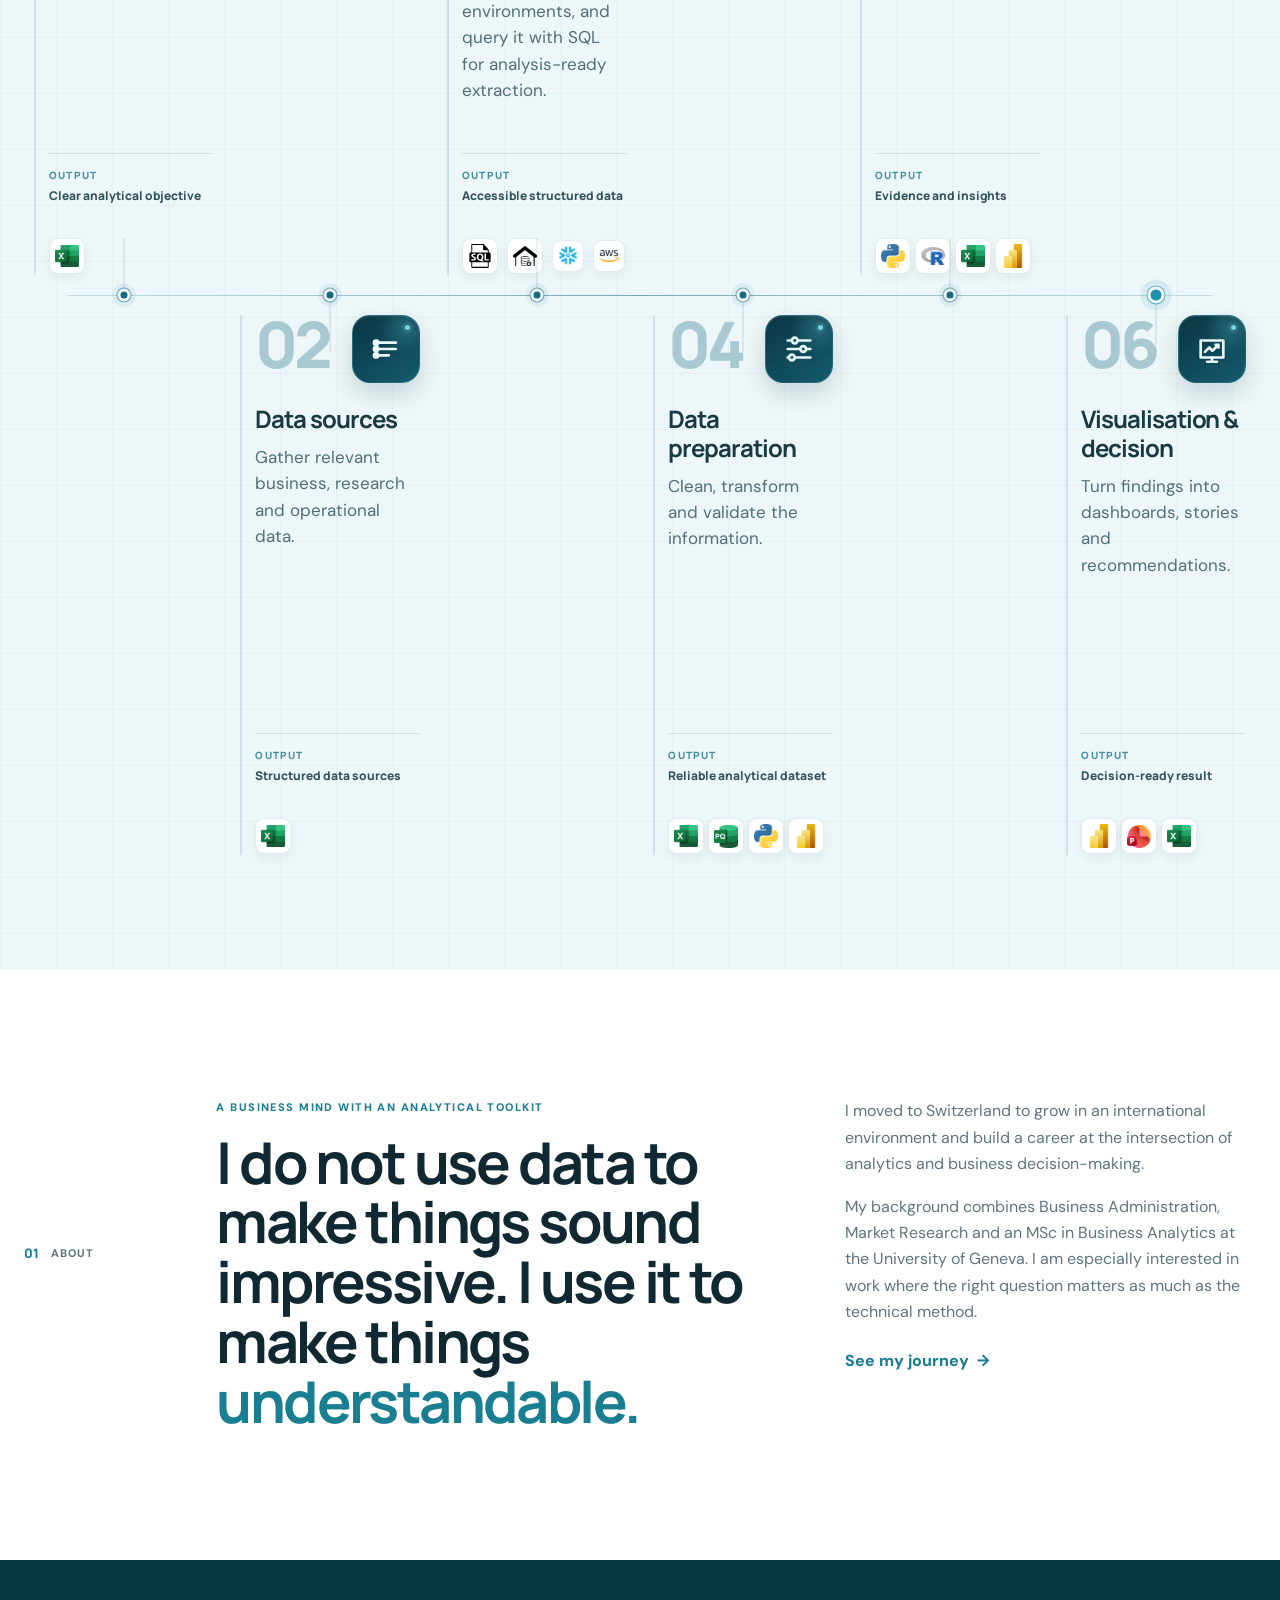
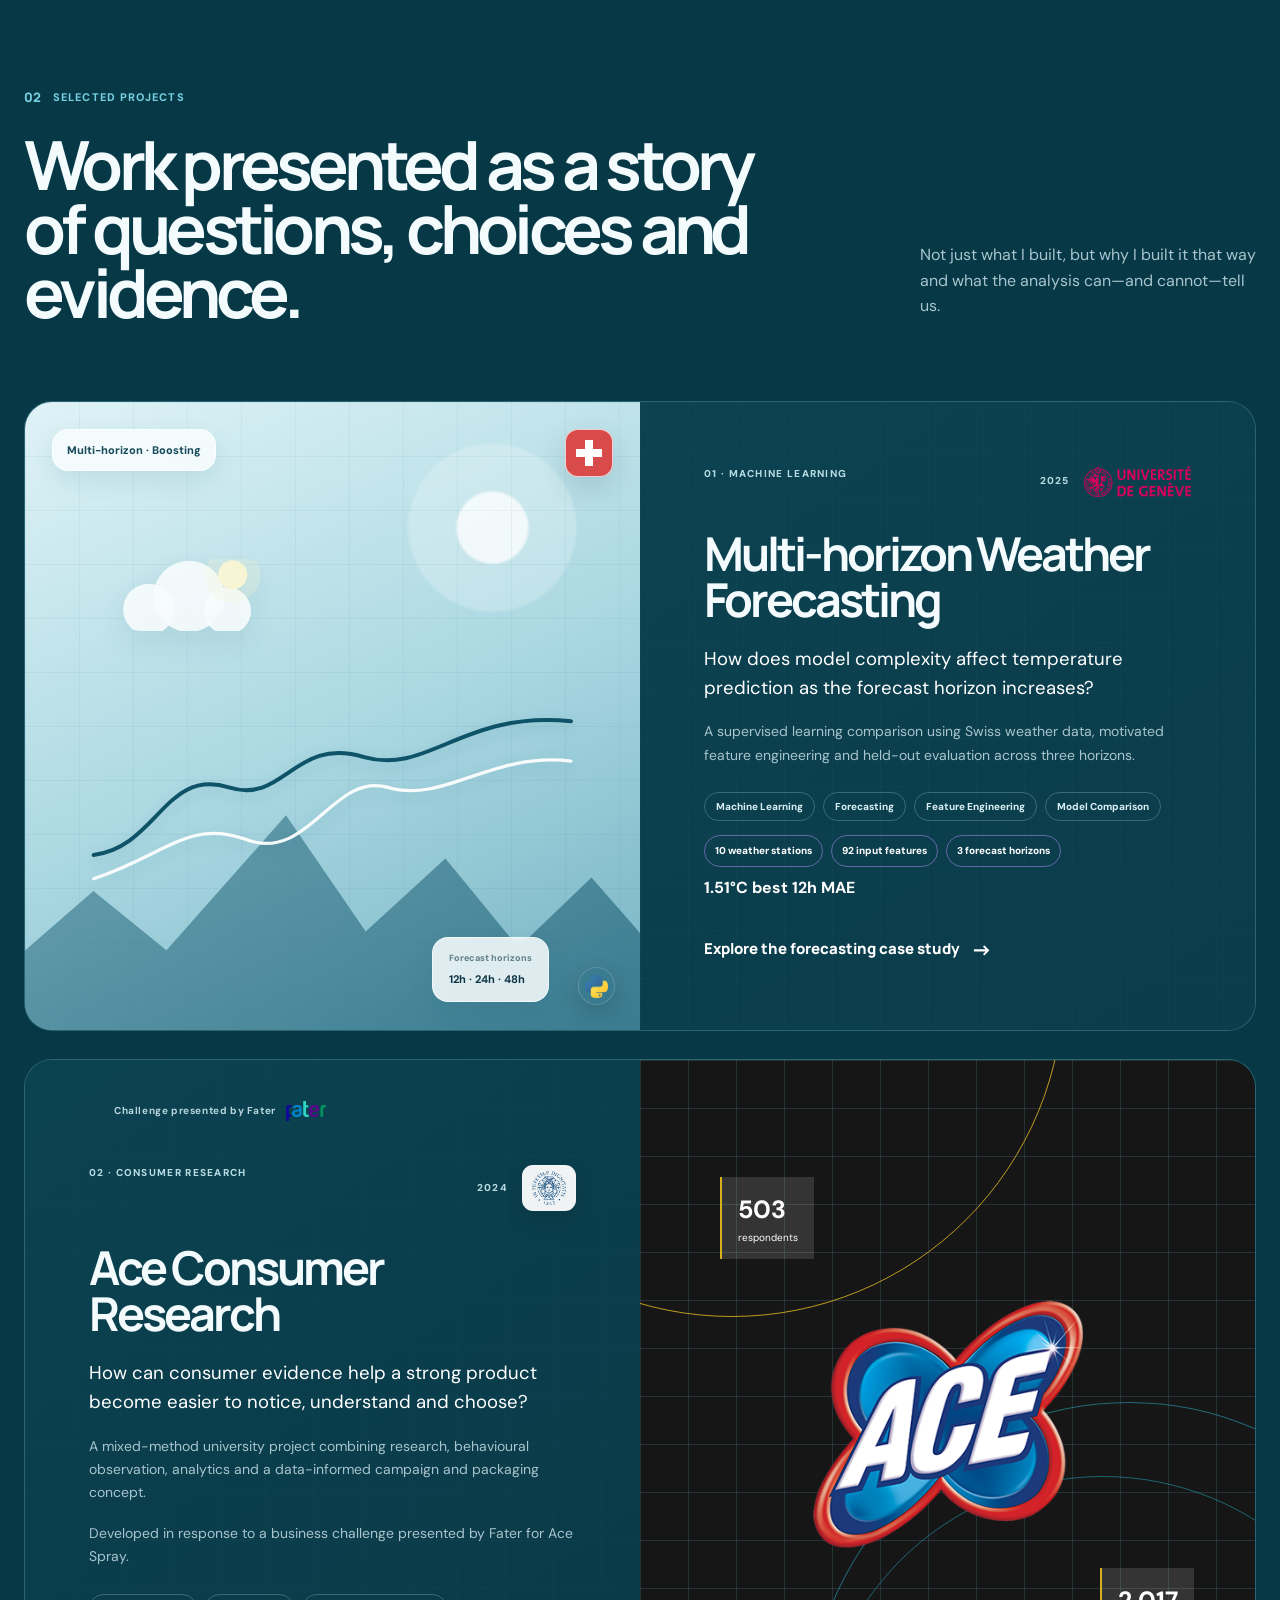
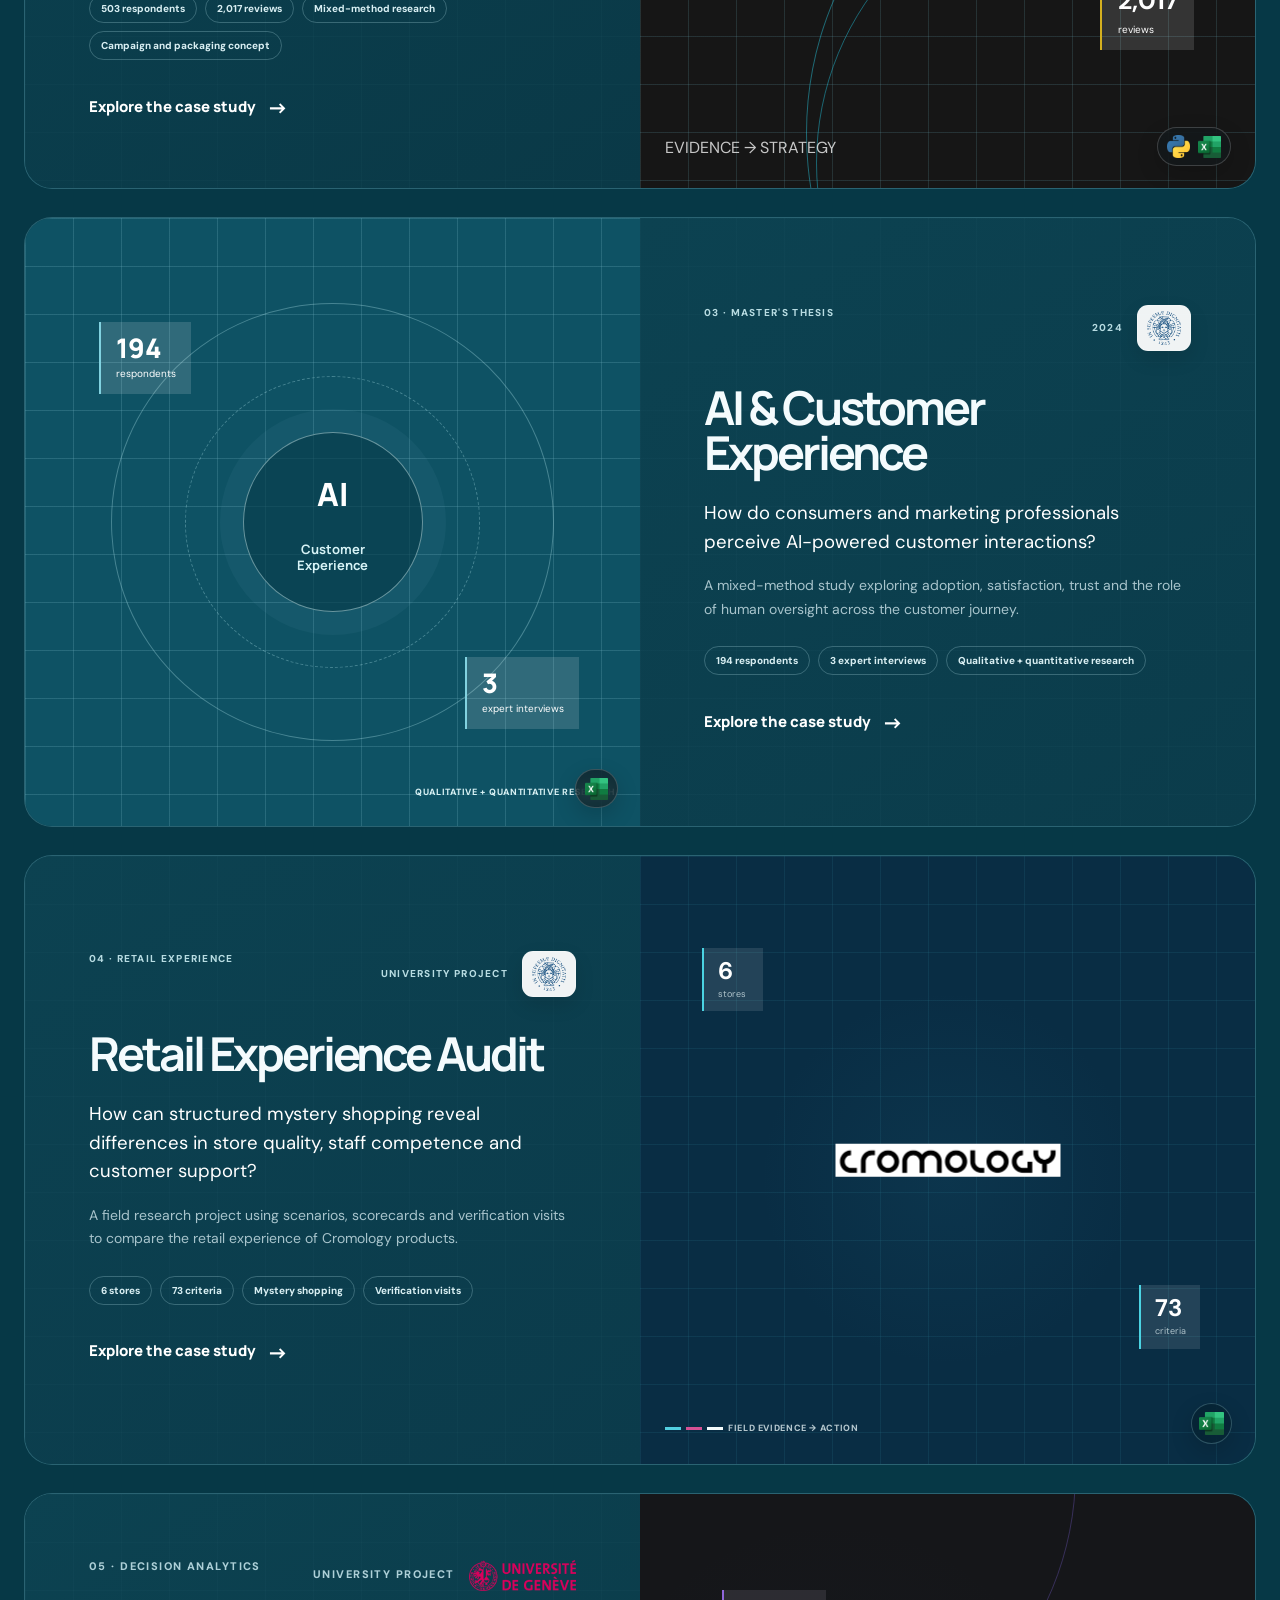
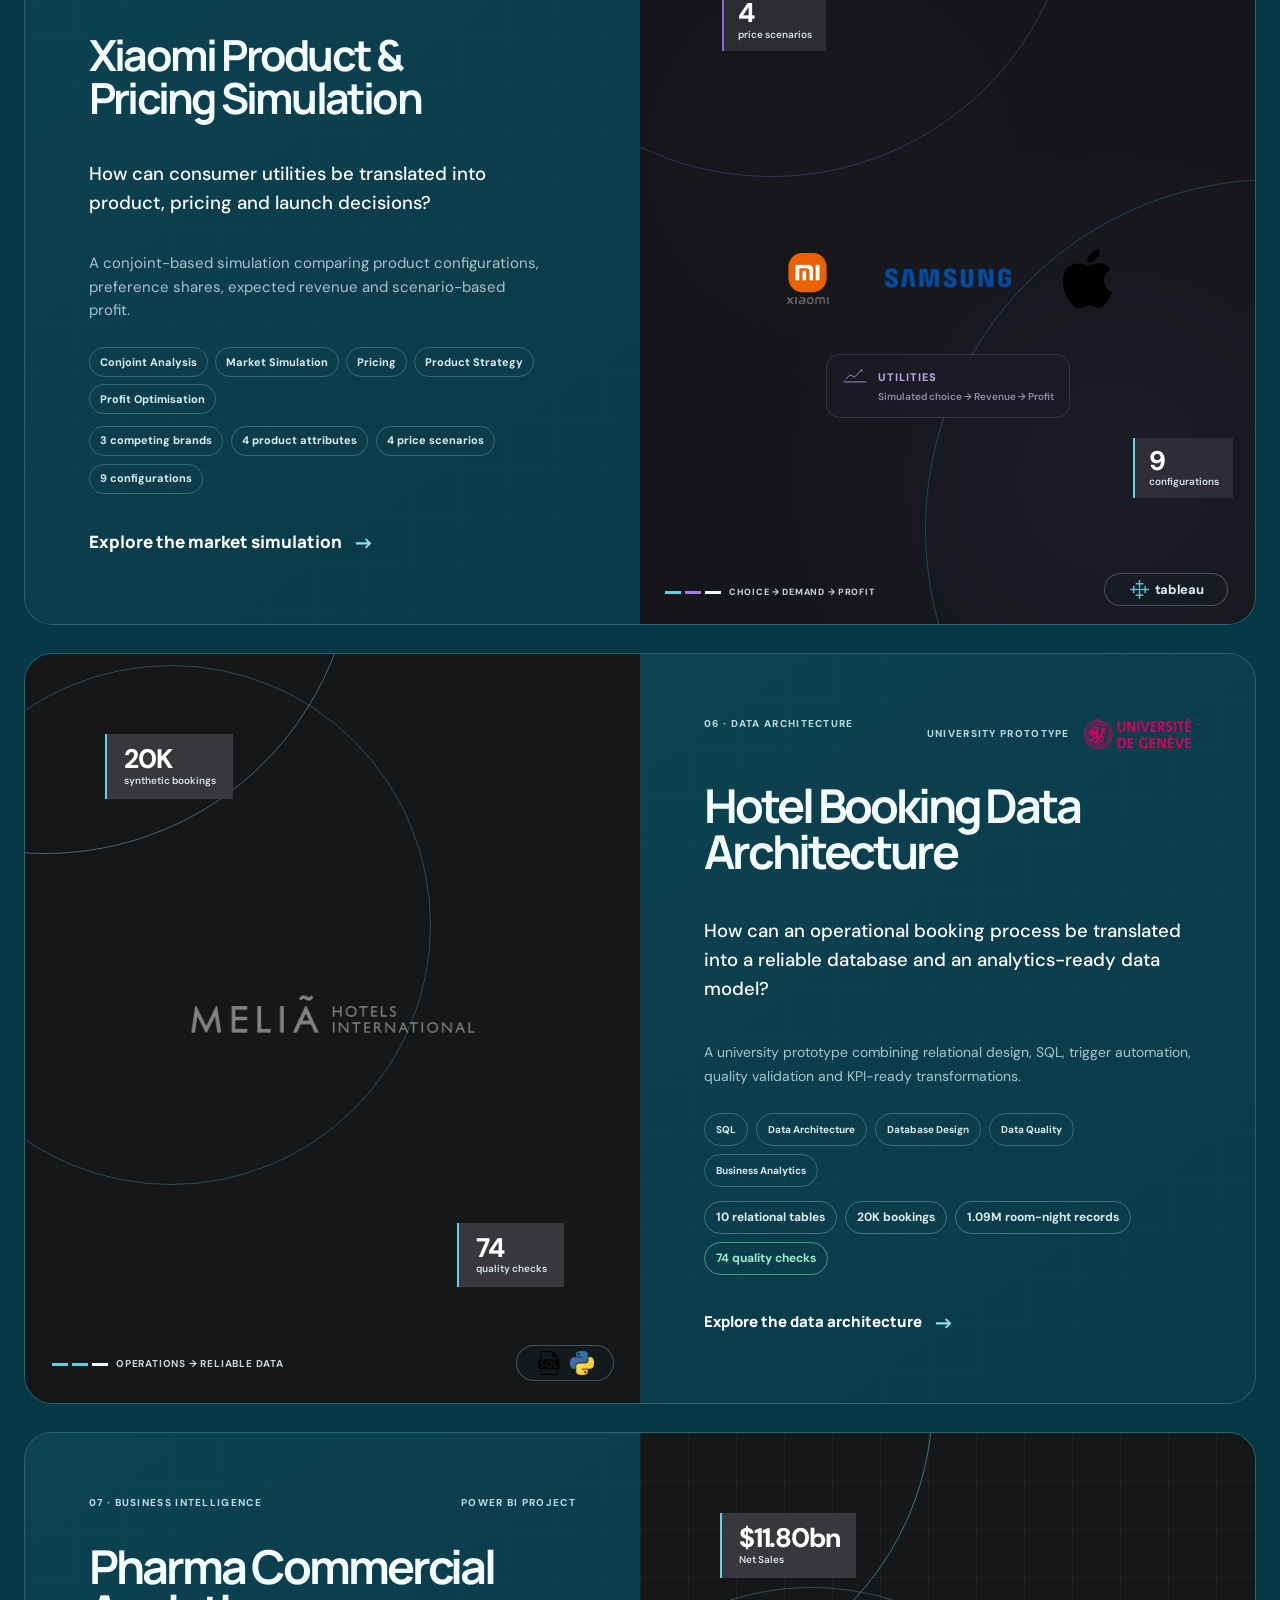
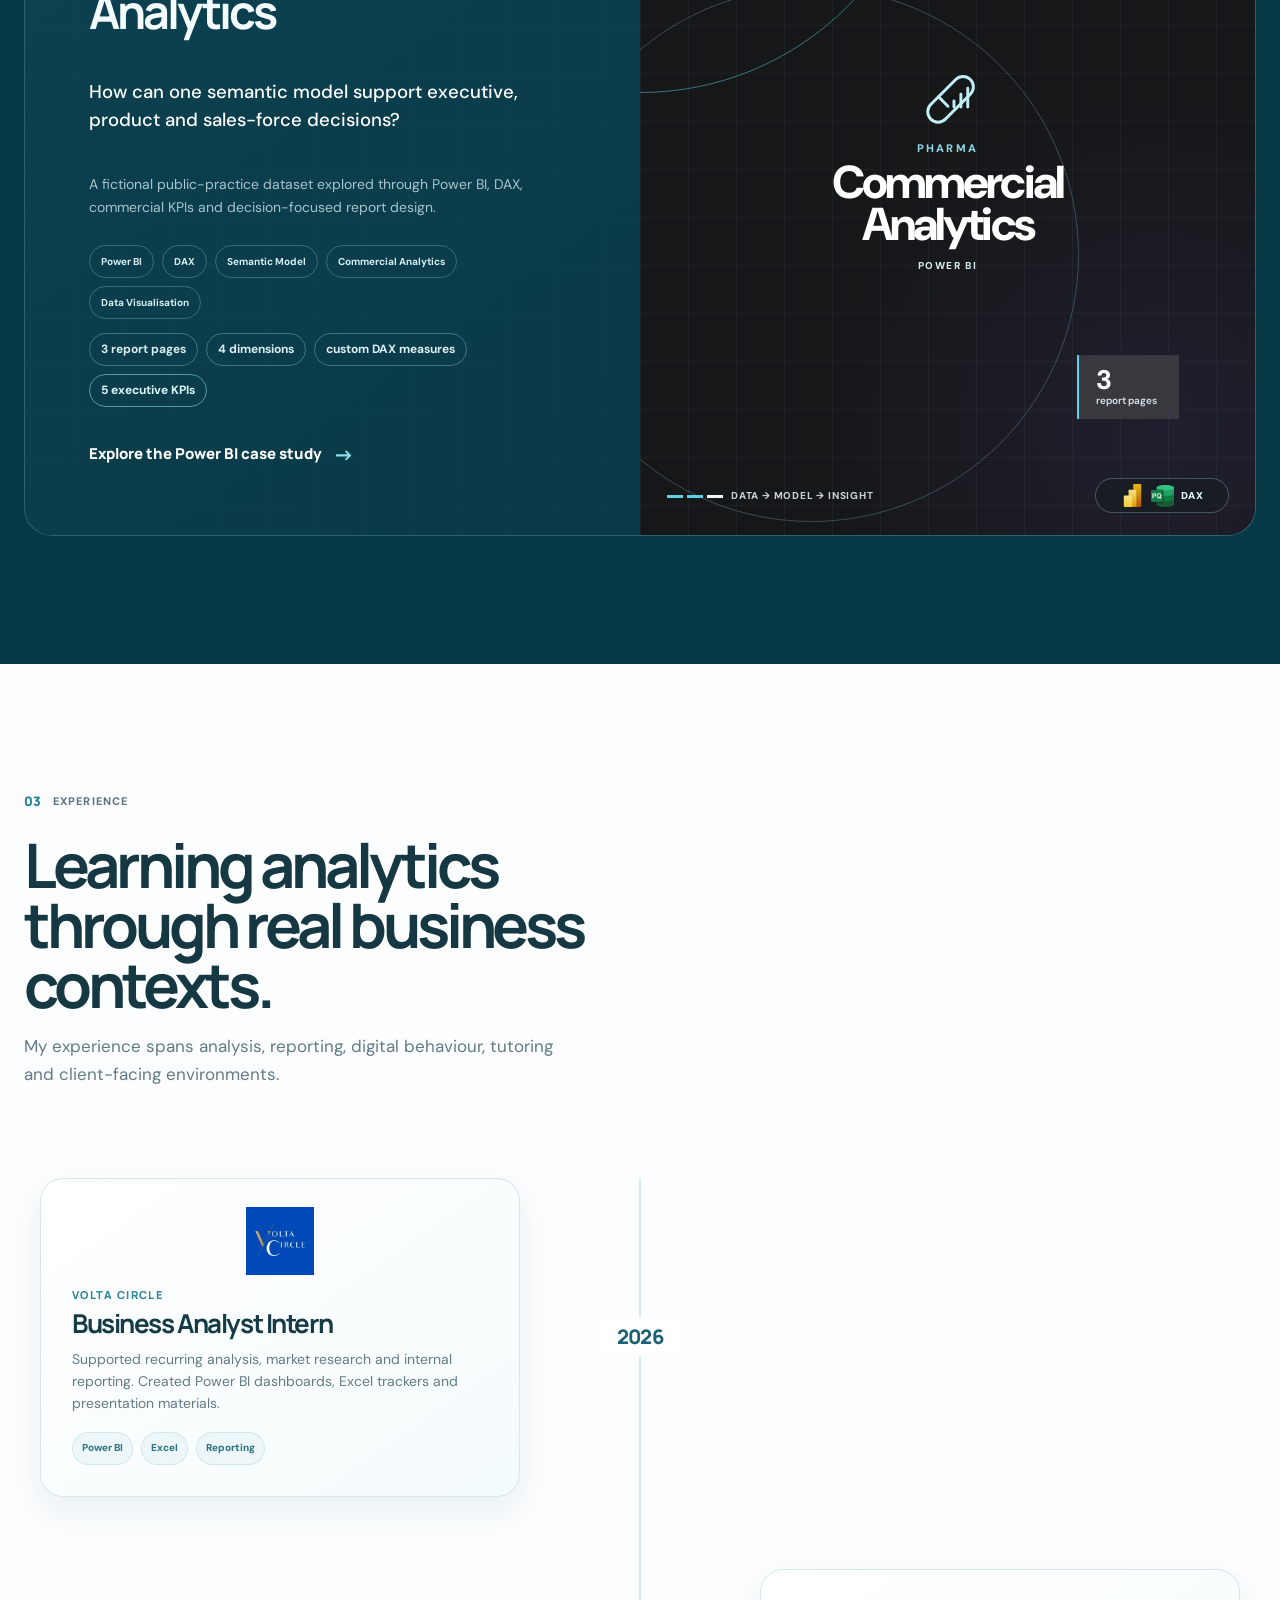
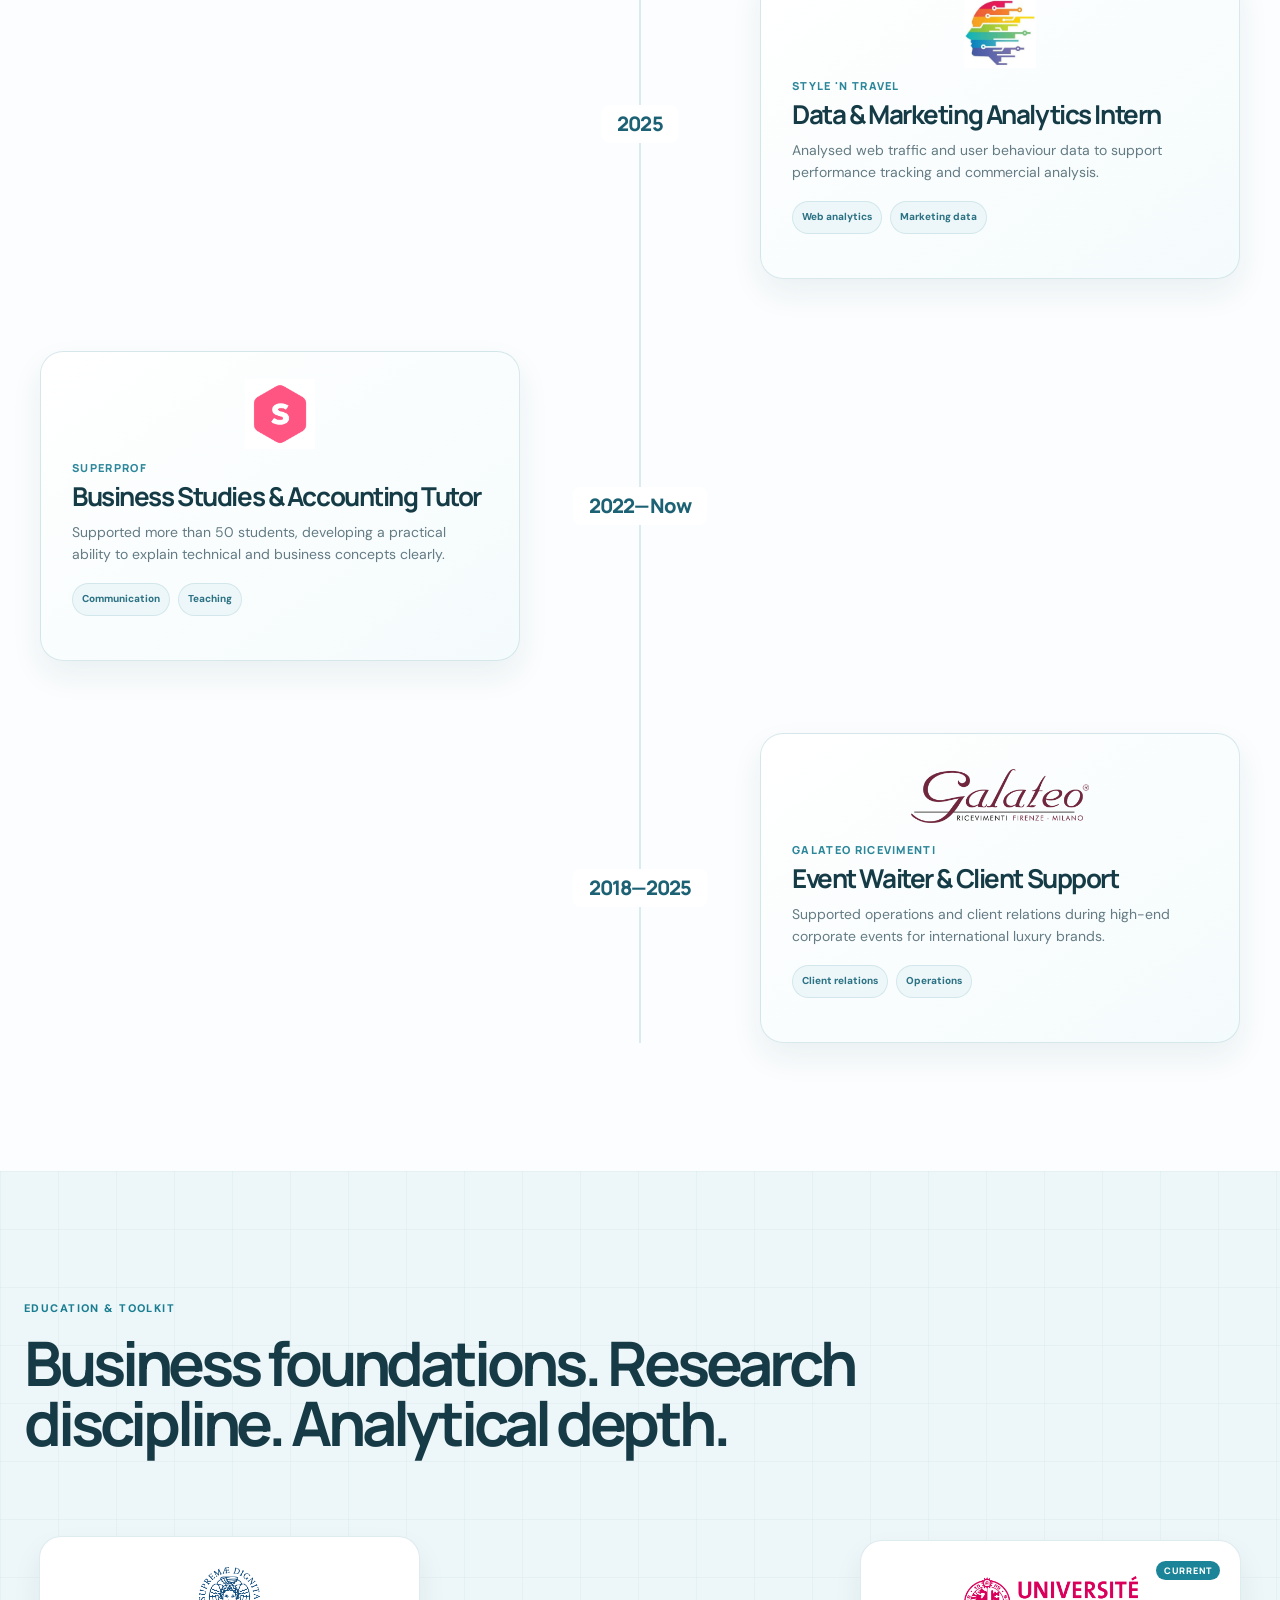
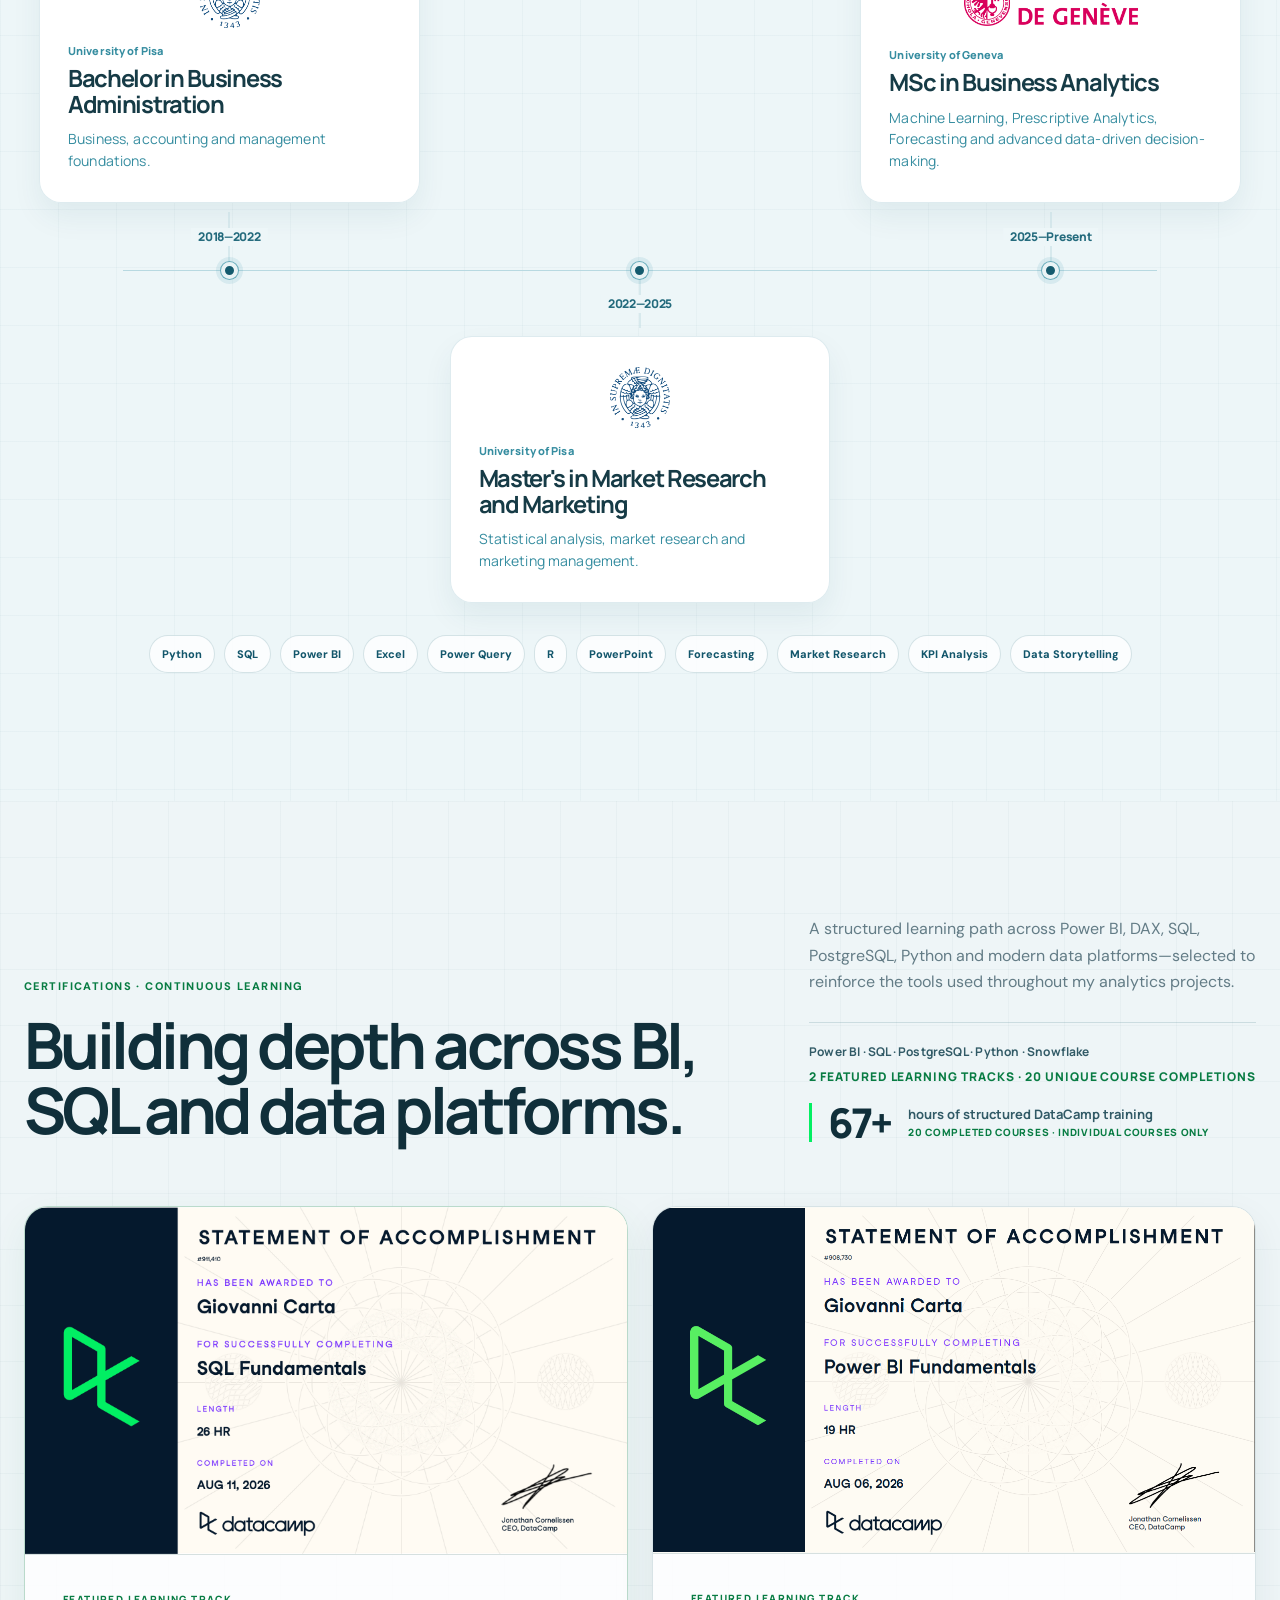
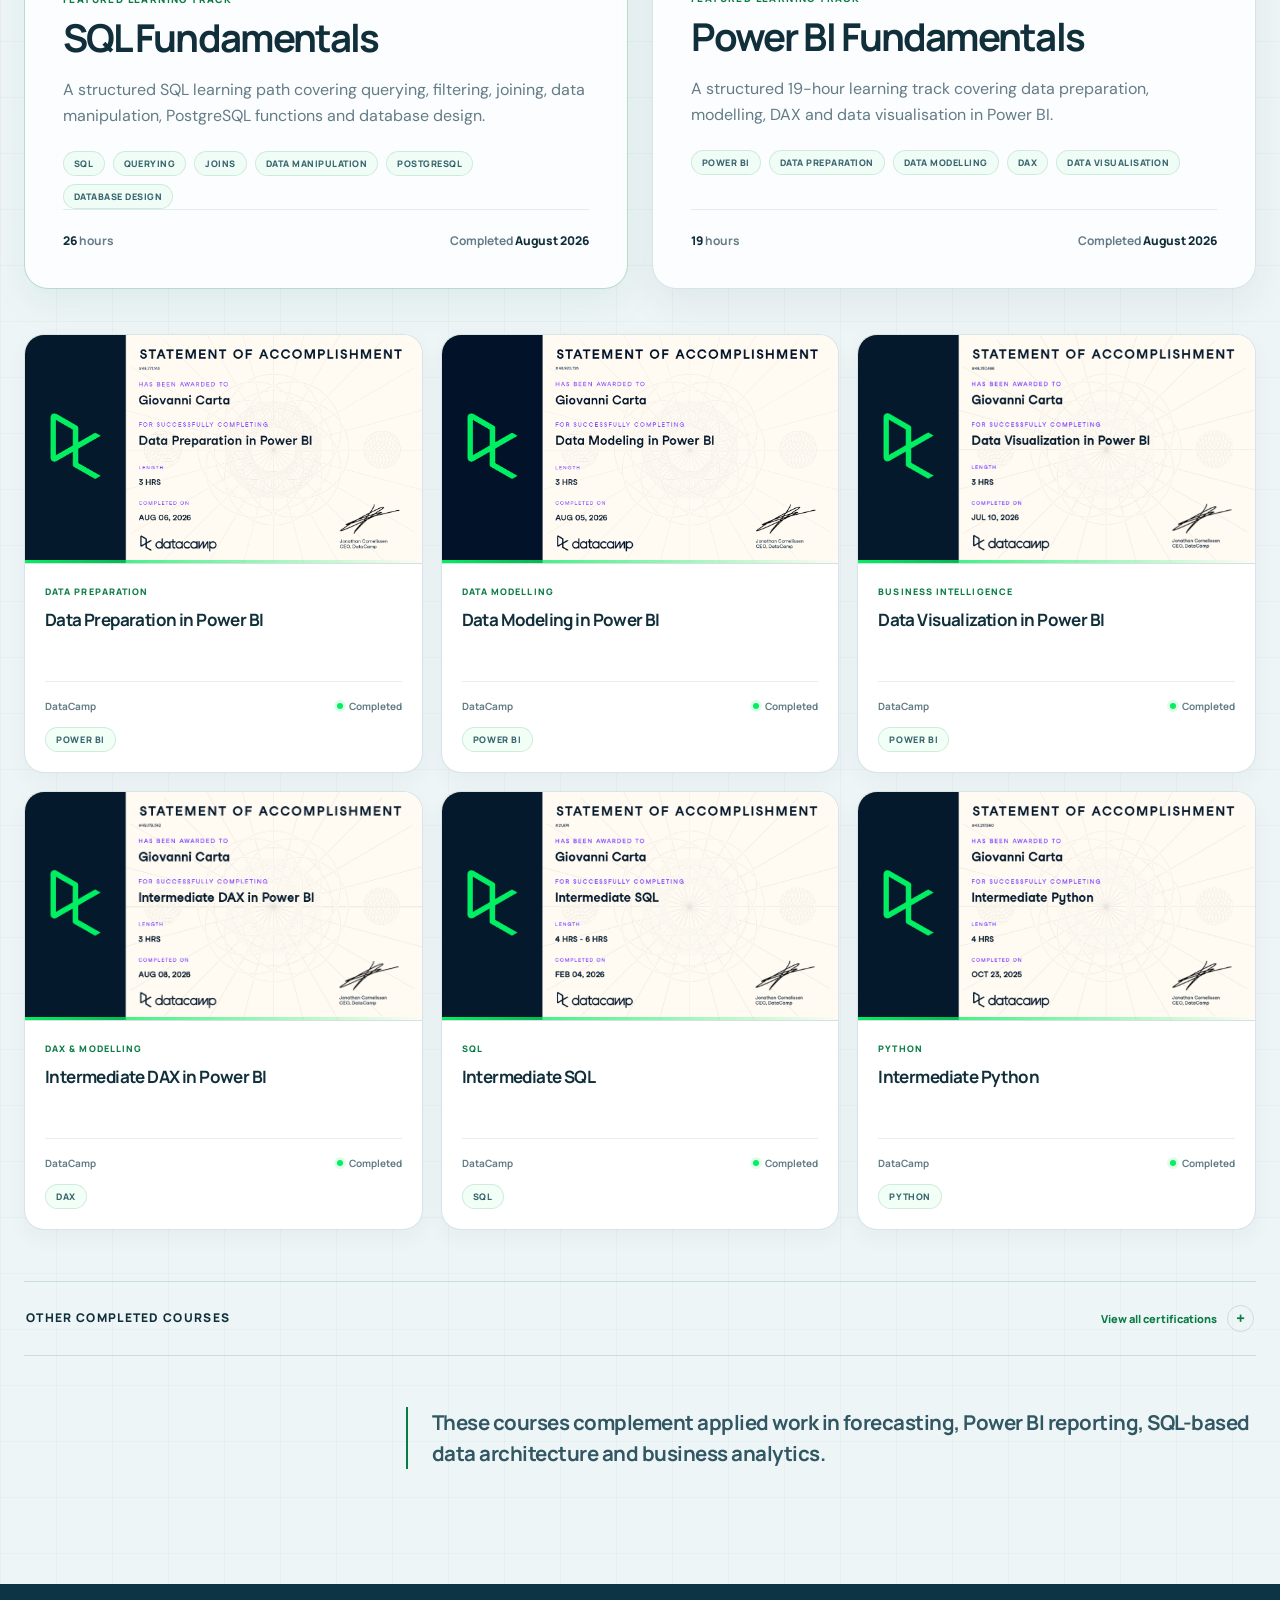
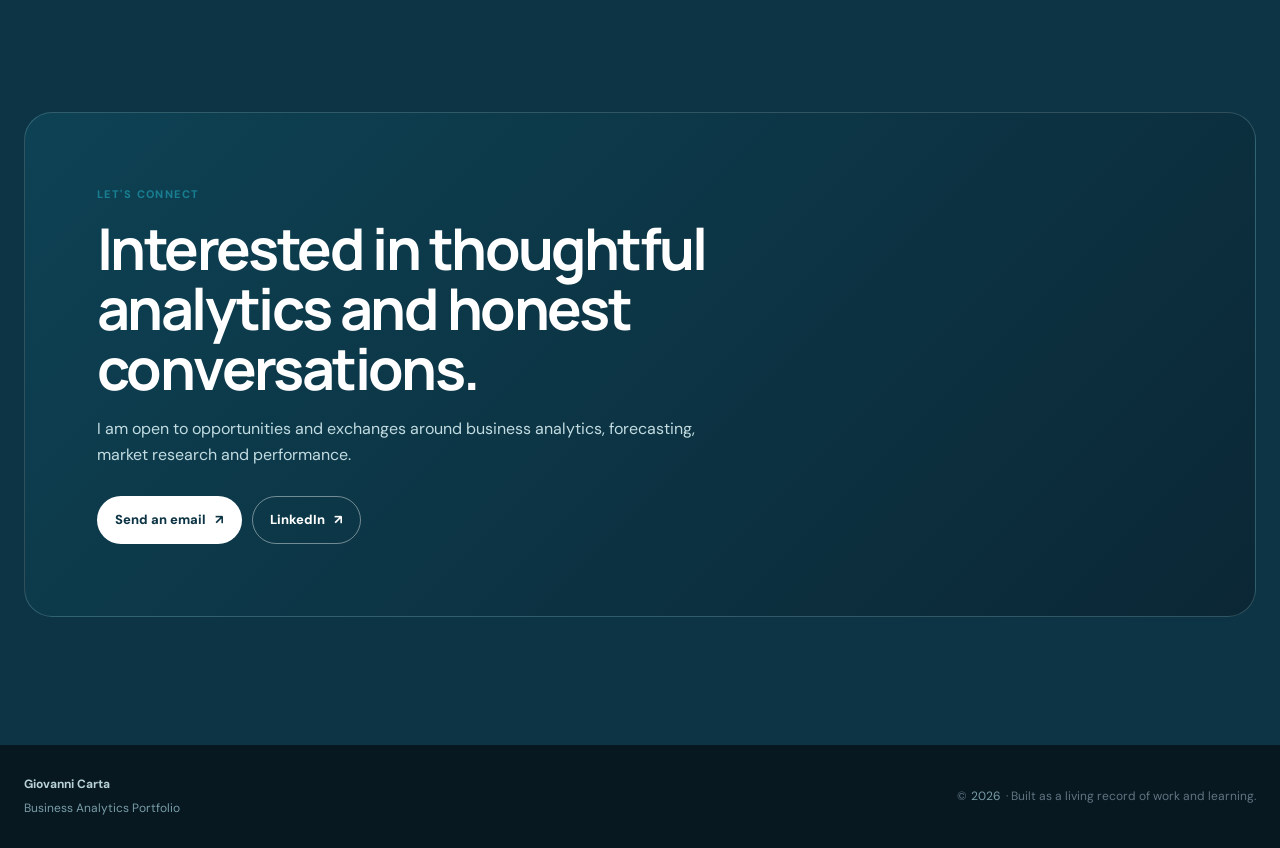
==== commit 547c79a3: "12.08" ====
--- a/index.html
+++ b/index.html
@@ -311,32 +311,49 @@
             <p>A structured learning path across Power BI, DAX, SQL, PostgreSQL, Python and modern data platforms—selected to reinforce the tools used throughout my analytics projects.</p>
             <div class="certifications-summary" aria-label="Learning areas and course count">
               <span>Power BI · SQL · PostgreSQL · Python · Snowflake</span>
-              <strong>1 featured learning track · <span data-certification-course-count></span> unique course completions</strong>
+              <strong><span data-certification-track-count></span> featured learning tracks · <span data-certification-course-count></span> unique course completions</strong>
             </div>
             <div class="certifications-kpi" data-certification-stats role="group" aria-label="DataCamp training summary">
               <strong class="certifications-kpi__value"><span data-certification-training-hours></span>+</strong>
               <div class="certifications-kpi__copy">
                 <span>hours of structured DataCamp training</span>
-                <small><span data-certification-course-count></span> completed courses</small>
+                <small><span data-certification-course-count></span> completed courses · individual courses only</small>
               </div>
             </div>
           </div>
         </div>
 
-        <article class="certification-track reveal" tabindex="0" aria-labelledby="power-bi-fundamentals-title">
-          <figure class="certification-track__preview">
-            <img src="assets/Documents/Courses_Data_Camp/PowerBI_Power_BI_Fundamentals-Statement%20of%20Accomplishment.png" alt="DataCamp statement of accomplishment for the Power BI Fundamentals learning track" loading="lazy" decoding="async">
-          </figure>
-          <div class="certification-track__body">
-            <p class="certification-track__eyebrow">Featured learning track</p>
-            <h3 id="power-bi-fundamentals-title">Power BI Fundamentals</h3>
-            <p class="certification-track__description">A structured 19-hour learning track covering data preparation, modelling, DAX and data visualisation in Power BI.</p>
-            <div class="certification-track__skills" aria-label="Skills covered">
-              <span>Power BI</span><span>Data Preparation</span><span>Data Modelling</span><span>DAX</span><span>Data Visualisation</span>
+        <div class="certification-tracks" aria-label="Featured DataCamp learning tracks">
+          <article class="certification-track certification-track--sql reveal" tabindex="0" aria-labelledby="sql-fundamentals-title">
+            <figure class="certification-track__preview">
+              <img src="assets/images/certifications/SQL-Fundamentals.png" alt="DataCamp statement of accomplishment for the SQL Fundamentals learning track" loading="lazy" decoding="async">
+            </figure>
+            <div class="certification-track__body">
+              <p class="certification-track__eyebrow">Featured learning track</p>
+              <h3 id="sql-fundamentals-title">SQL Fundamentals</h3>
+              <p class="certification-track__description">A structured SQL learning path covering querying, filtering, joining, data manipulation, PostgreSQL functions and database design.</p>
+              <div class="certification-track__skills" aria-label="Skills covered">
+                <span>SQL</span><span>Querying</span><span>Joins</span><span>Data Manipulation</span><span>PostgreSQL</span><span>Database Design</span>
+              </div>
+              <div class="certification-track__meta"><span><strong>26</strong> hours</span><span>Completed <strong>August 2026</strong></span></div>
             </div>
-            <div class="certification-track__meta"><span><strong>19</strong> hours</span><span>Completed <strong>August 2026</strong></span></div>
-          </div>
-        </article>
+          </article>
+
+          <article class="certification-track reveal" tabindex="0" aria-labelledby="power-bi-fundamentals-title">
+            <figure class="certification-track__preview">
+              <img src="assets/Documents/Courses_Data_Camp/PowerBI_Power_BI_Fundamentals-Statement%20of%20Accomplishment.png" alt="DataCamp statement of accomplishment for the Power BI Fundamentals learning track" loading="lazy" decoding="async">
+            </figure>
+            <div class="certification-track__body">
+              <p class="certification-track__eyebrow">Featured learning track</p>
+              <h3 id="power-bi-fundamentals-title">Power BI Fundamentals</h3>
+              <p class="certification-track__description">A structured 19-hour learning track covering data preparation, modelling, DAX and data visualisation in Power BI.</p>
+              <div class="certification-track__skills" aria-label="Skills covered">
+                <span>Power BI</span><span>Data Preparation</span><span>Data Modelling</span><span>DAX</span><span>Data Visualisation</span>
+              </div>
+              <div class="certification-track__meta"><span><strong>19</strong> hours</span><span>Completed <strong>August 2026</strong></span></div>
+            </div>
+          </article>
+        </div>
 
         <div class="certifications-featured" role="list" aria-label="Featured certifications">
           <article class="certification-card reveal" role="listitem" tabindex="0">
@@ -382,9 +399,10 @@
               <div class="certification-list">
                 <article><div><h3>Introduction to SQL</h3><p>SQL · DataCamp</p></div><span><i aria-hidden="true">✓</i> Completed</span></article>
                 <article><div><h3>Joining Data in SQL</h3><p>SQL · DataCamp</p></div><span><i aria-hidden="true">✓</i> Completed</span></article>
+                <article><div><h3>Data Manipulation in SQL</h3><p>SQL · DataCamp</p></div><span><i aria-hidden="true">✓</i> Completed</span></article>
+                <article><div><h3>PostgreSQL Summary Statistics and Window Functions</h3><p>PostgreSQL · DataCamp</p></div><span><i aria-hidden="true">✓</i> Completed</span></article>
                 <article><div><h3>Functions for Manipulating Data in PostgreSQL</h3><p>PostgreSQL · DataCamp</p></div><span><i aria-hidden="true">✓</i> Completed</span></article>
-                <article><div><h3>PostgreSQL Summary Statistics and Window Functions</h3><p>PostgreSQL · DataCamp</p></div><span><i aria-hidden="true">✓</i> Completed</span></article>
-                <article><div><h3>Data Manipulation in SQL</h3><p>SQL · DataCamp</p></div><span><i aria-hidden="true">✓</i> Completed</span></article>
+                <article><div><h3>Database Design</h3><p>Database design · DataCamp</p></div><span><i aria-hidden="true">✓</i> Completed</span></article>
               </div>
             </section>
             <section class="certification-group" aria-labelledby="certifications-python-r">
--- a/assets/css/style.css
+++ b/assets/css/style.css
@@ -1259,12 +1259,19 @@
   text-transform: uppercase;
 }
 
+.certification-tracks {
+  display: grid;
+  grid-template-columns: repeat(2, minmax(0, 1fr));
+  align-items: stretch;
+  gap: clamp(16px, 2vw, 24px);
+  margin-bottom: clamp(28px, 3.5vw, 46px);
+}
+
 .certification-track {
   display: grid;
-  grid-template-columns: minmax(0, .44fr) minmax(0, .56fr);
-  min-height: 350px;
+  grid-template-rows: auto 1fr;
+  min-width: 0;
   overflow: hidden;
-  margin-bottom: clamp(28px, 3.5vw, 46px);
   border: 1px solid var(--cert-line);
   border-radius: 24px;
   outline: none;
@@ -1273,6 +1280,11 @@
   transition: transform 350ms cubic-bezier(.22,1,.36,1), border-color 350ms, box-shadow 350ms;
 }
 
+.certification-track--sql {
+  border-color: rgba(8,124,67,.27);
+  box-shadow: 0 14px 38px rgba(8,124,67,.075);
+}
+
 .certification-track:hover,
 .certification-track:focus-visible {
   border-color: rgba(8,124,67,.38);
@@ -1281,13 +1293,13 @@
 }
 
 .certification-track:focus-visible { box-shadow: 0 0 0 3px rgba(3,239,98,.18), 0 20px 46px rgba(16,47,58,.10); }
-.certification-track__preview { display: grid; min-width: 0; margin: 0; padding: 18px; place-items: center; border-right: 1px solid var(--cert-line); background: #fbfaf5; }
+.certification-track__preview { display: grid; min-width: 0; aspect-ratio: 900 / 519; margin: 0; place-items: center; border-bottom: 1px solid var(--cert-line); background: #fbfaf5; }
 .certification-track__preview img { display: block; width: 100%; height: 100%; object-fit: contain; transition: transform 350ms cubic-bezier(.22,1,.36,1); }
 .certification-track:hover .certification-track__preview img,
 .certification-track:focus-visible .certification-track__preview img { transform: scale(1.02); }
-.certification-track__body { display: flex; min-width: 0; padding: clamp(28px,4vw,48px); flex-direction: column; }
+.certification-track__body { display: flex; min-width: 0; padding: clamp(26px,3vw,38px); flex-direction: column; }
 .certification-track__eyebrow { margin: 0 0 12px; color: var(--cert-accent-dark); font: 800 10px/1.3 "Manrope",sans-serif; letter-spacing: .14em; text-transform: uppercase; }
-.certification-track h3 { margin: 0; color: var(--cert-ink); font-size: clamp(32px,3.3vw,48px); line-height: 1.05; letter-spacing: -.05em; }
+.certification-track h3 { margin: 0; color: var(--cert-ink); font-size: clamp(30px,3vw,42px); line-height: 1.05; letter-spacing: -.05em; }
 .certification-track__description { max-width: 650px; margin: 18px 0 0; color: var(--cert-muted); font-size: clamp(15px,1.25vw,18px); line-height: 1.65; }
 .certification-track__skills { display: flex; flex-wrap: wrap; gap: 8px; margin-top: 22px; }
 .certification-track__skills span { padding: 7px 10px; border: 1px solid rgba(8,124,67,.14); border-radius: 999px; color: #39646e; background: rgba(3,239,98,.05); font: 800 9px/1 "Manrope",sans-serif; letter-spacing: .055em; text-transform: uppercase; }
@@ -1623,8 +1635,8 @@
 }
 
 @media (max-width: 720px) {
-  .certification-track { grid-template-columns: 1fr; }
-  .certification-track__preview { aspect-ratio: 1198 / 686; padding: 0; border-right: 0; border-bottom: 1px solid var(--cert-line); }
+  .certification-tracks { grid-template-columns: 1fr; }
+  .certification-track__preview { aspect-ratio: 900 / 519; }
   .certification-track__body { padding: 28px 24px; }
   .certification-track__meta { align-items: flex-start; flex-direction: column; gap: 7px; }
   .certifications-featured,
